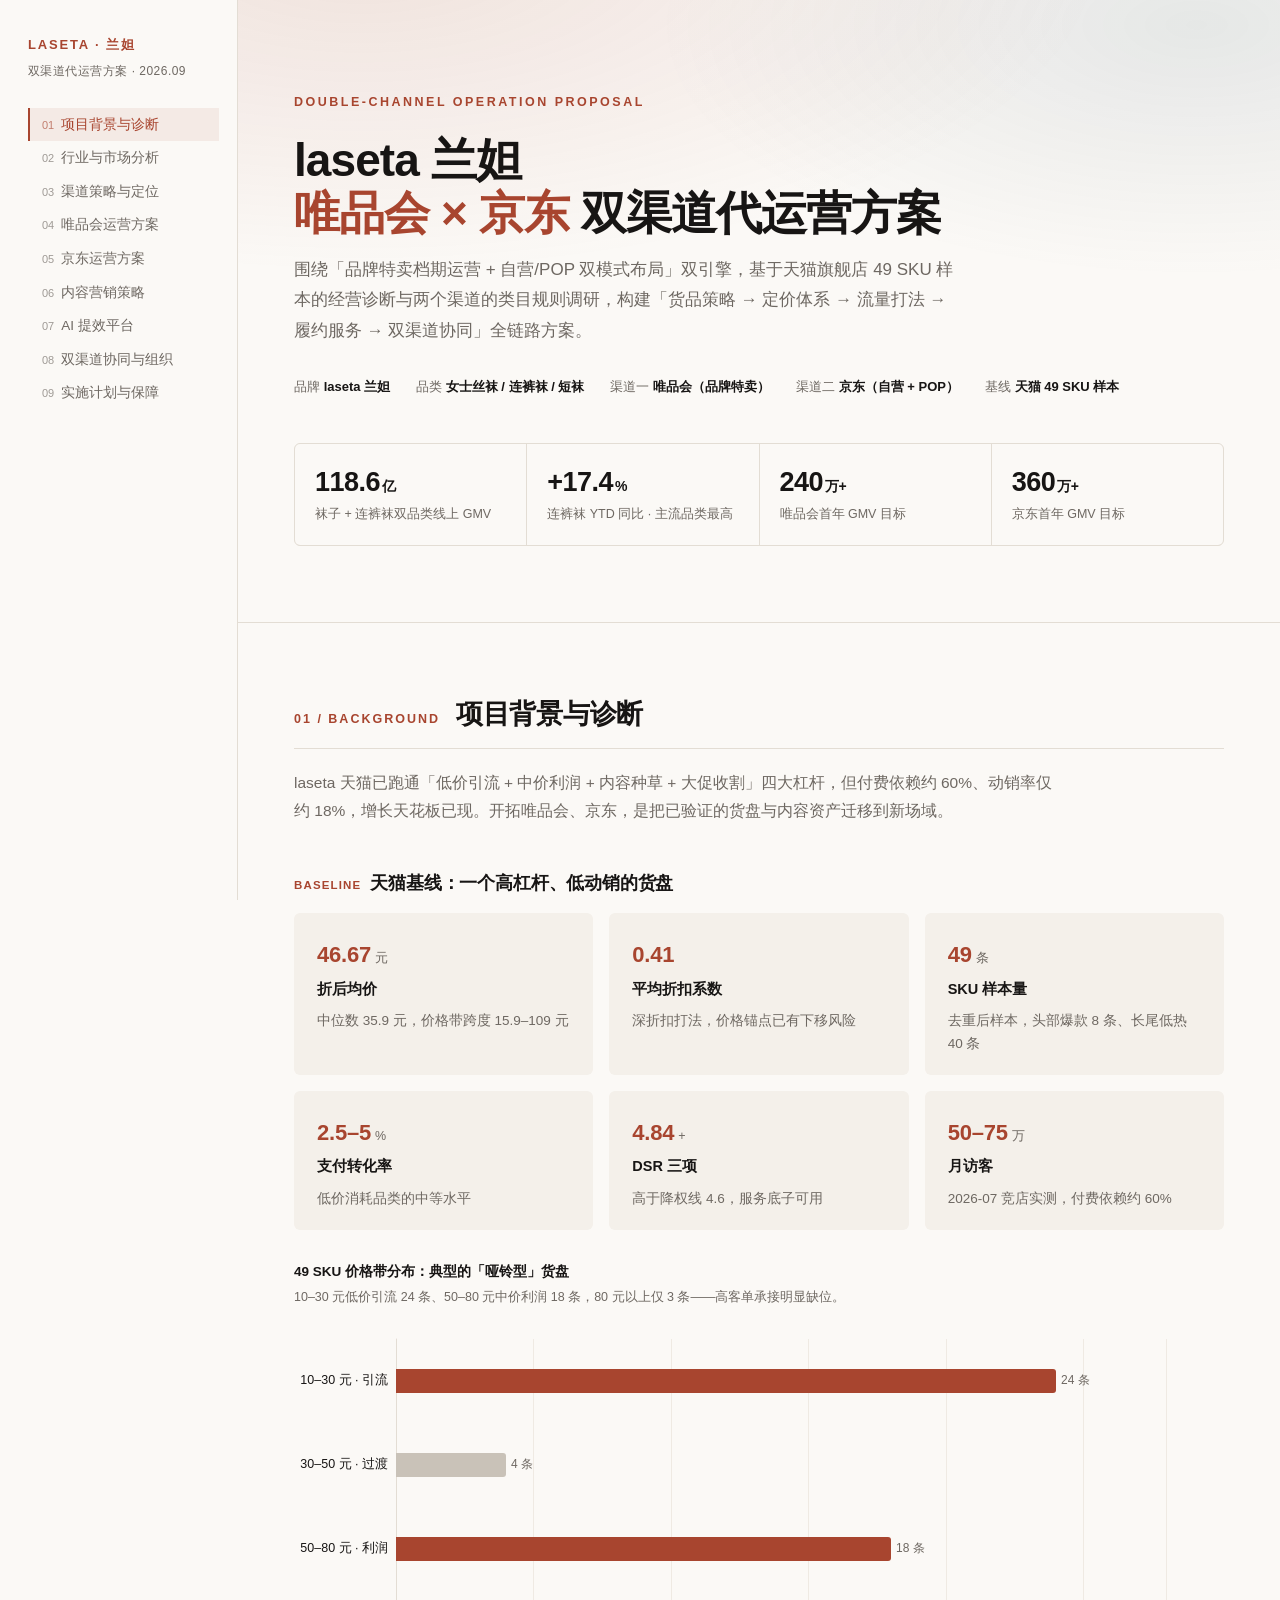
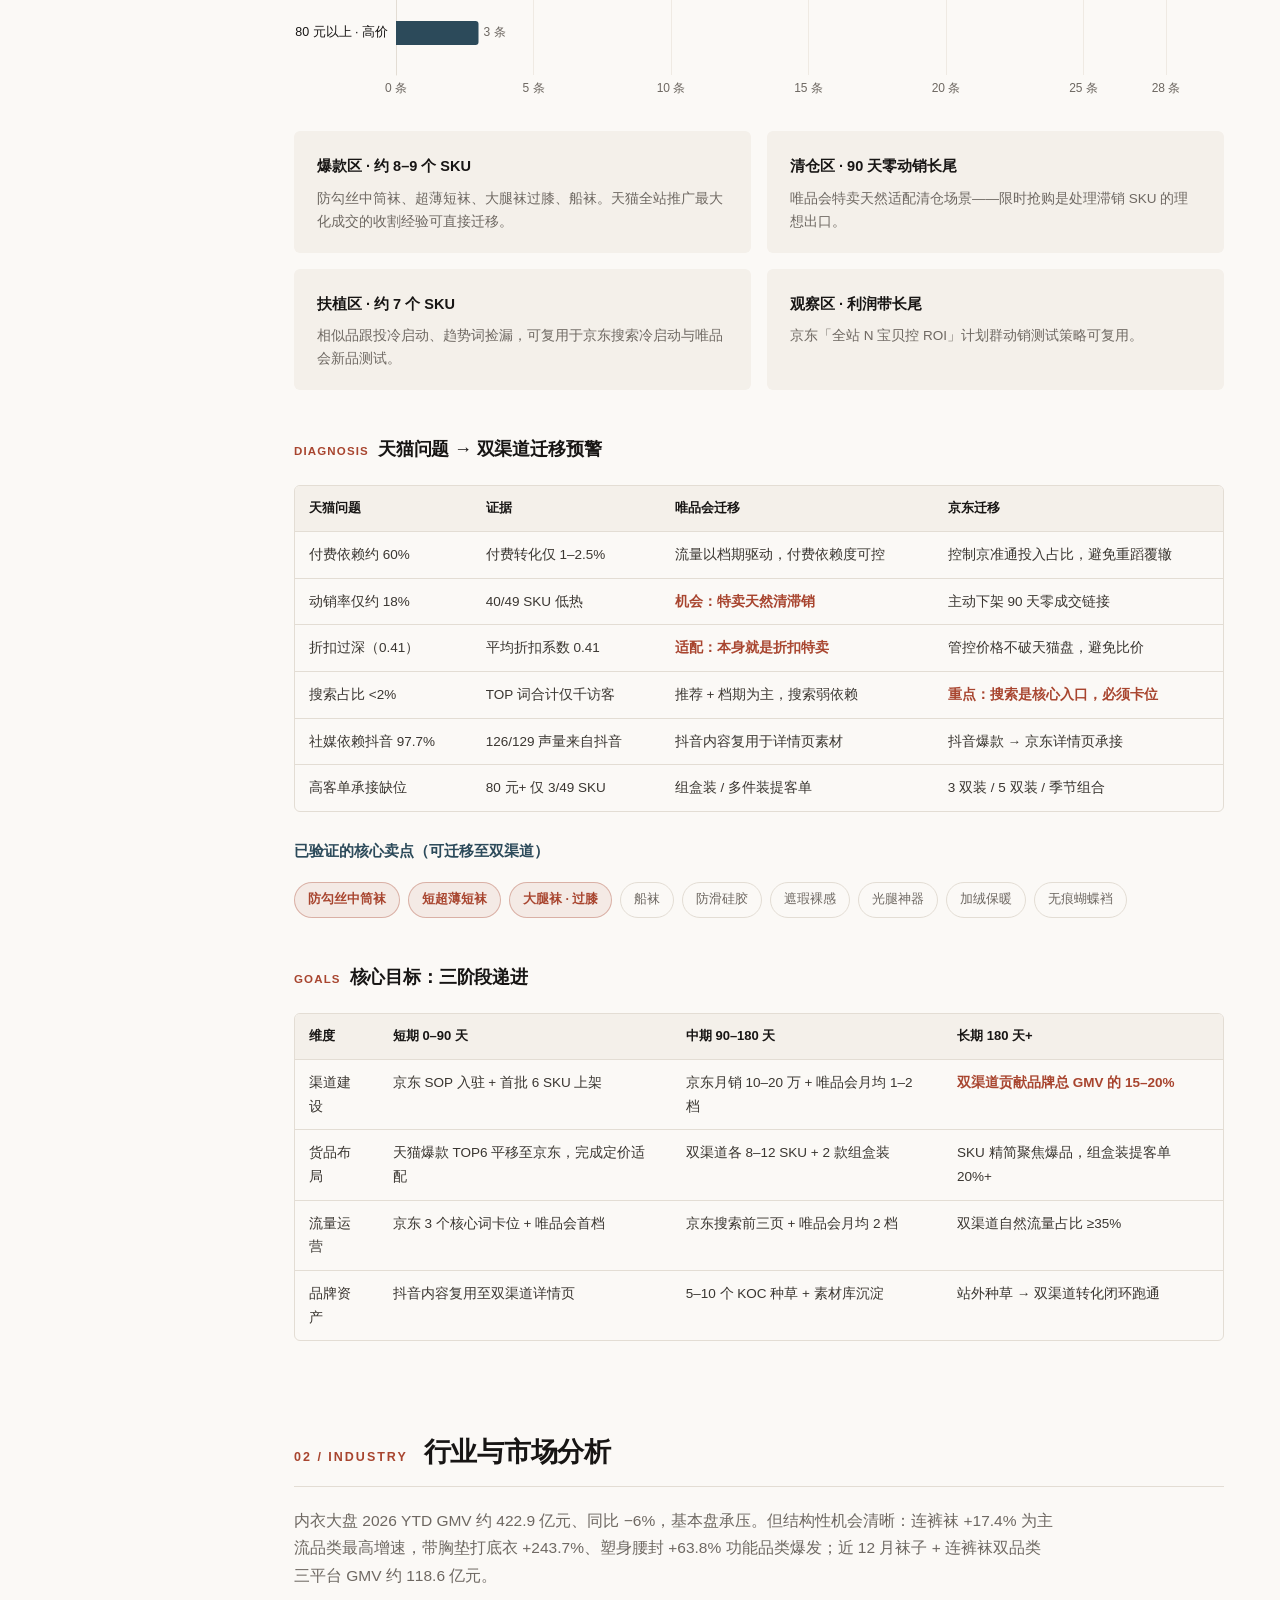
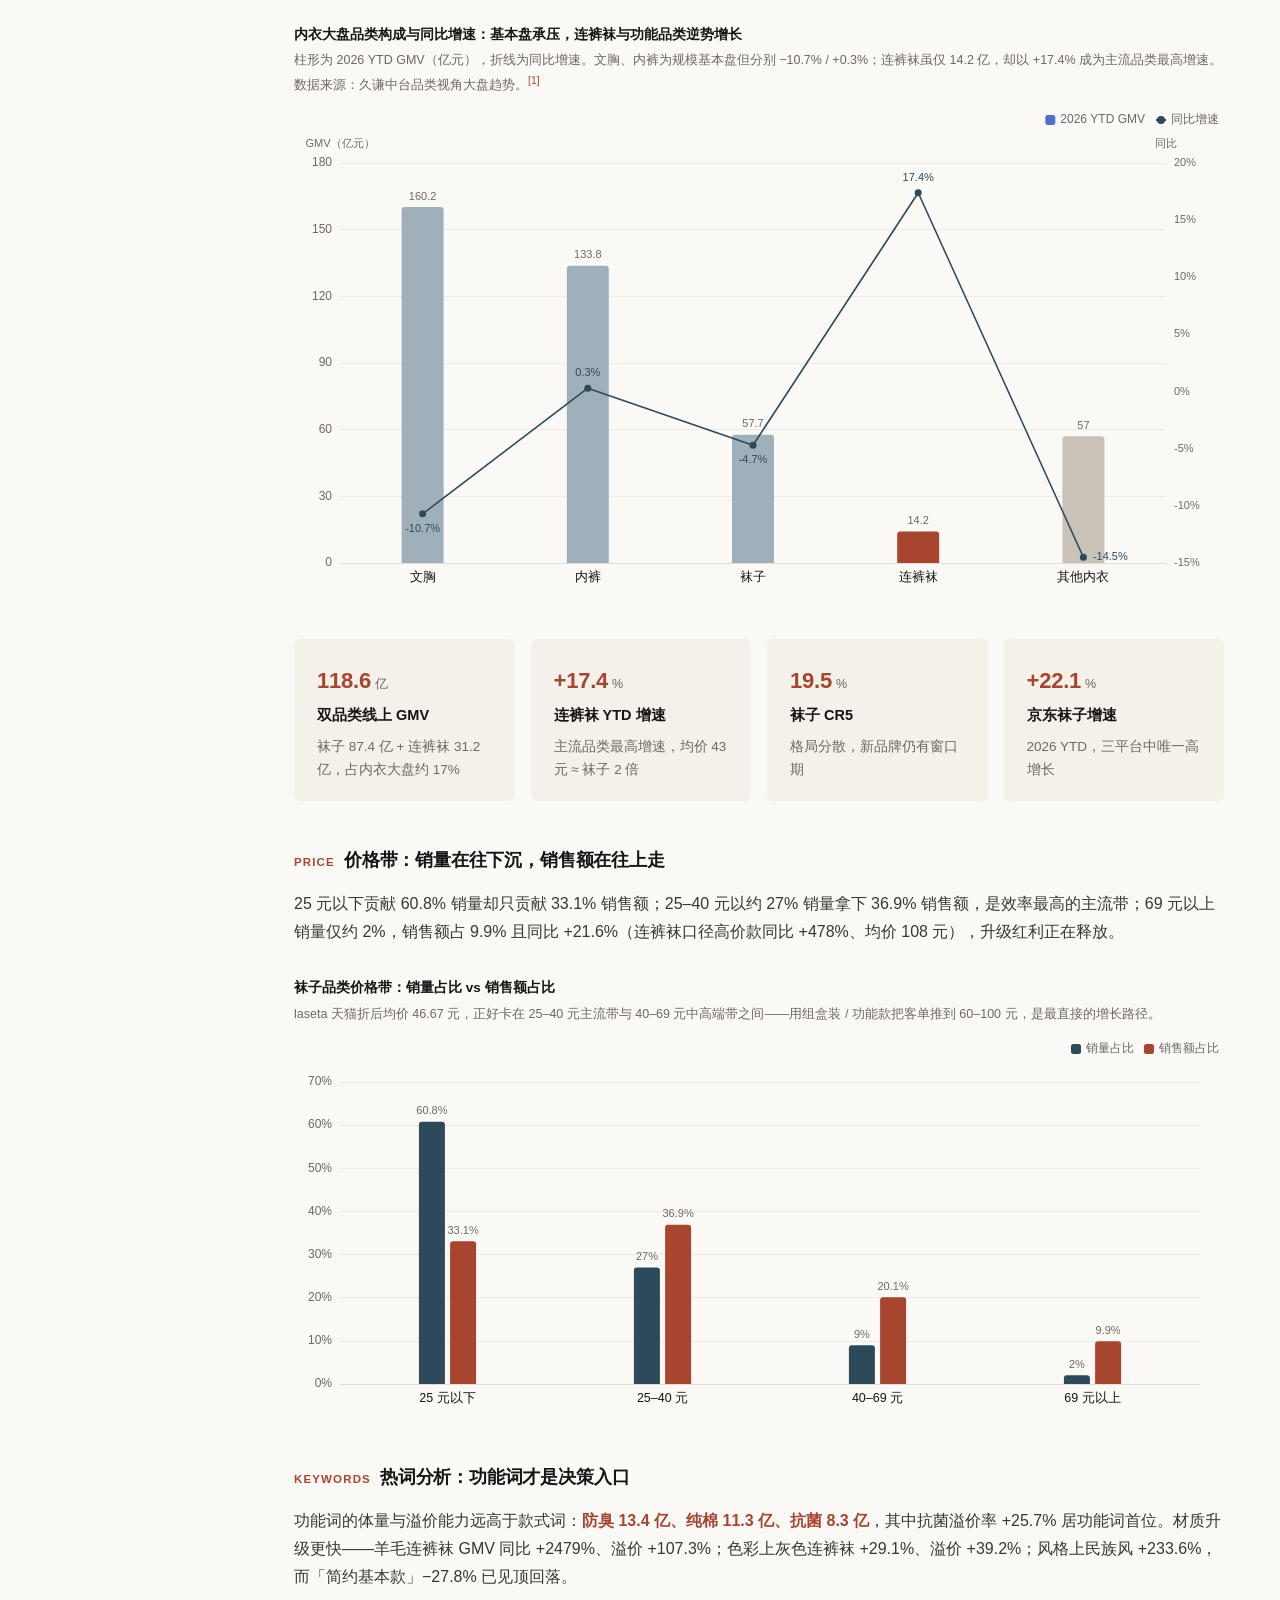
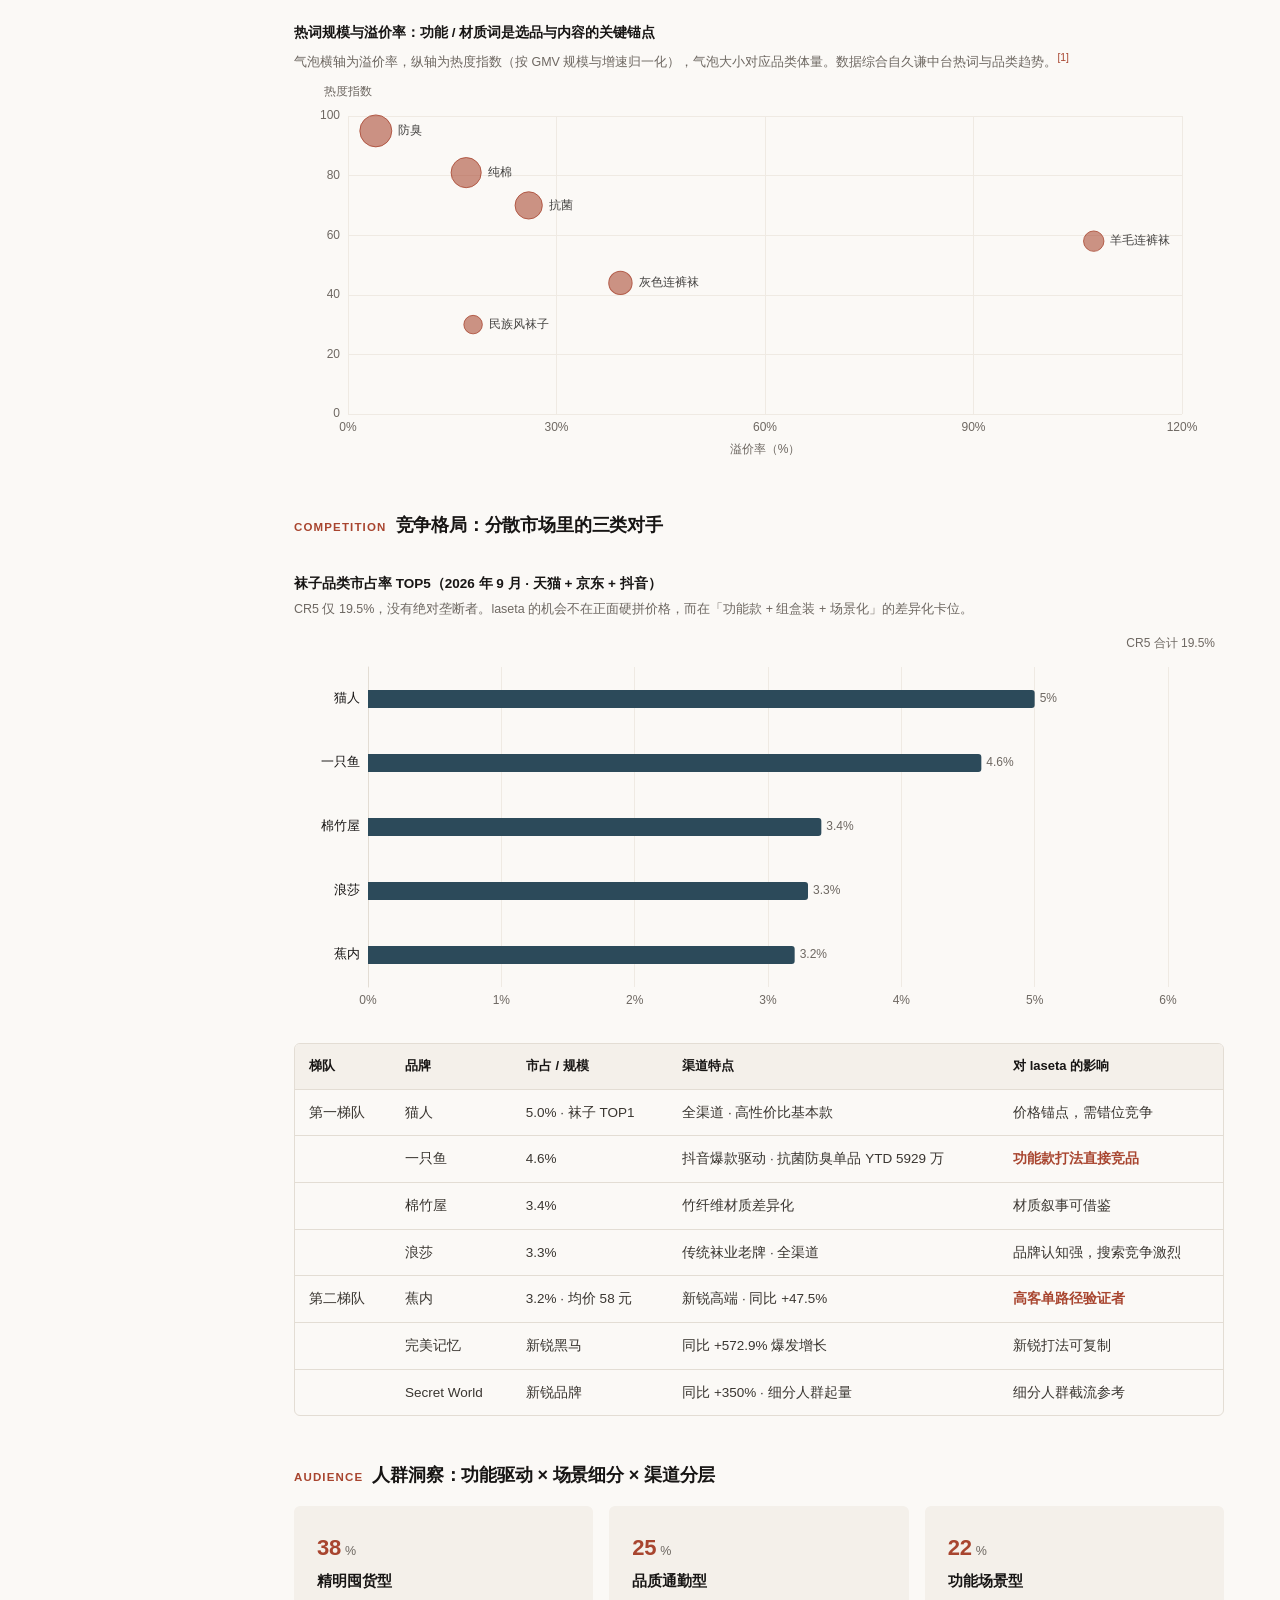
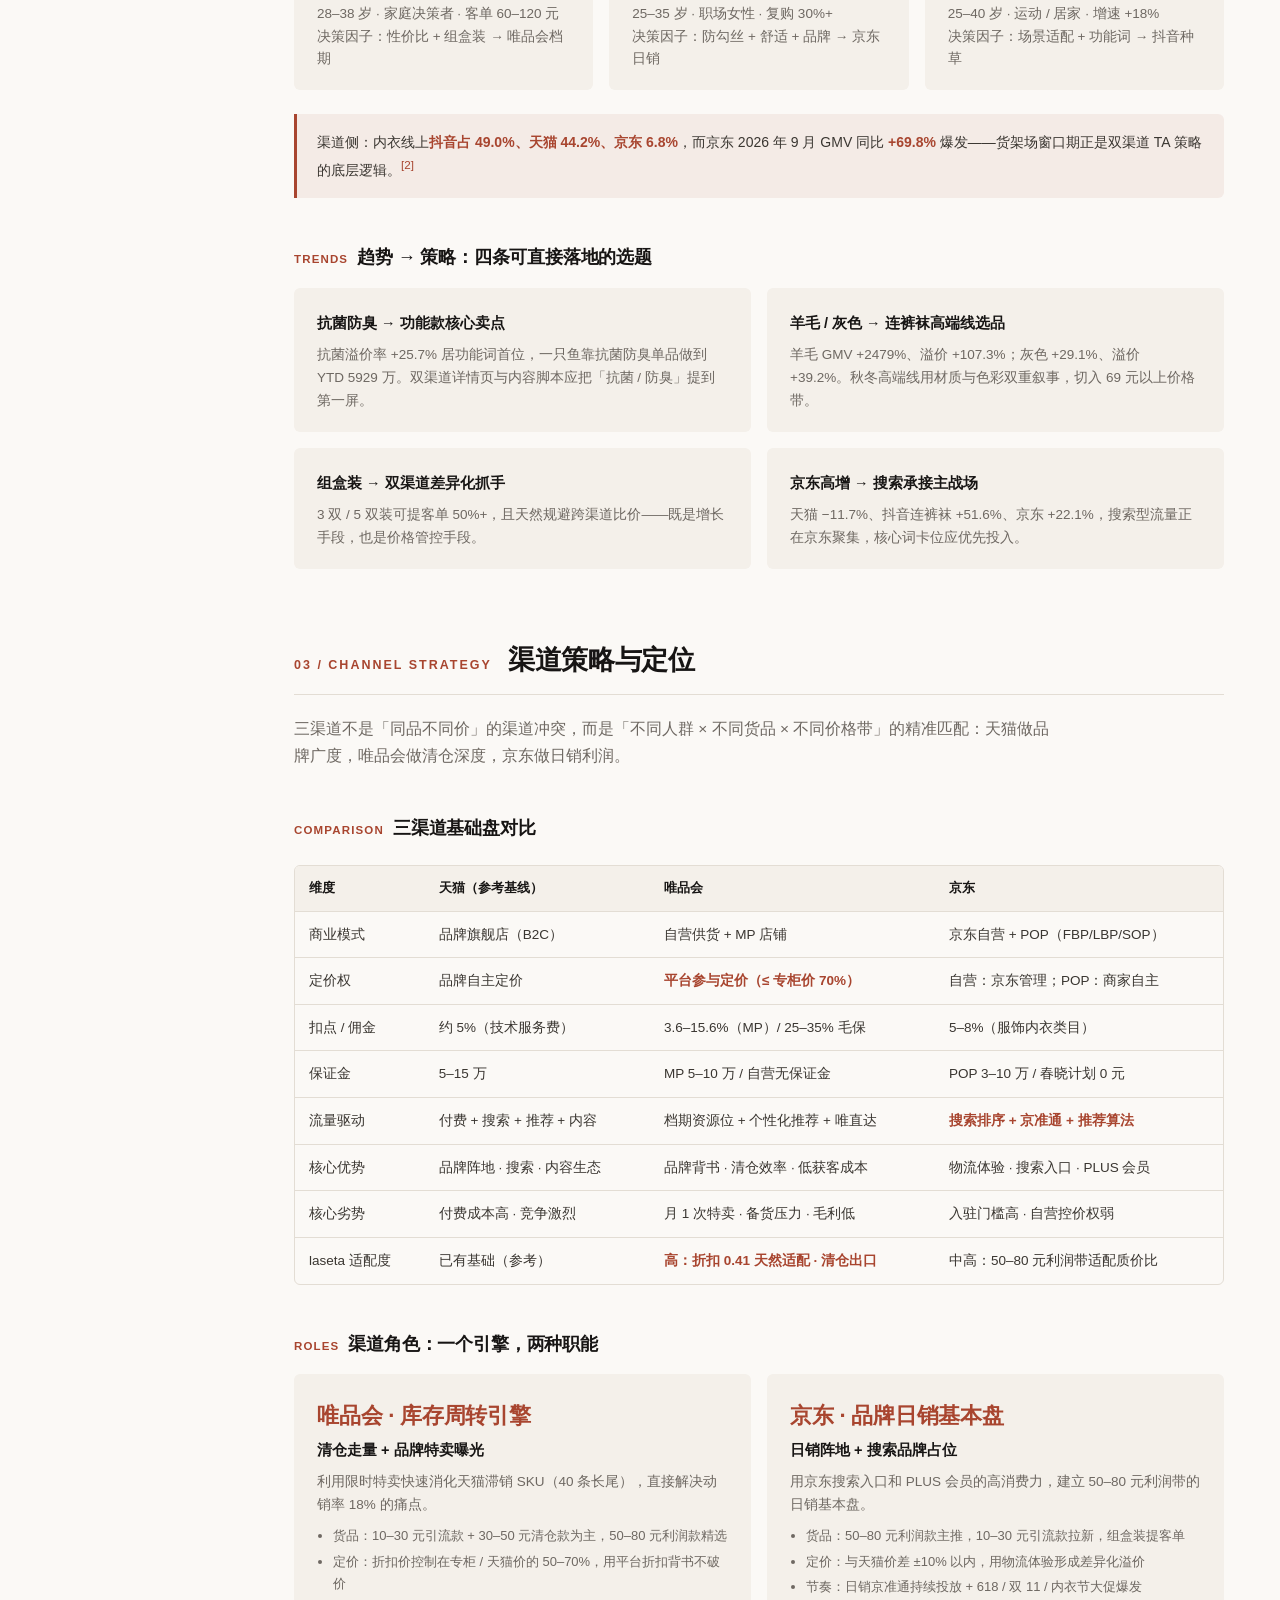
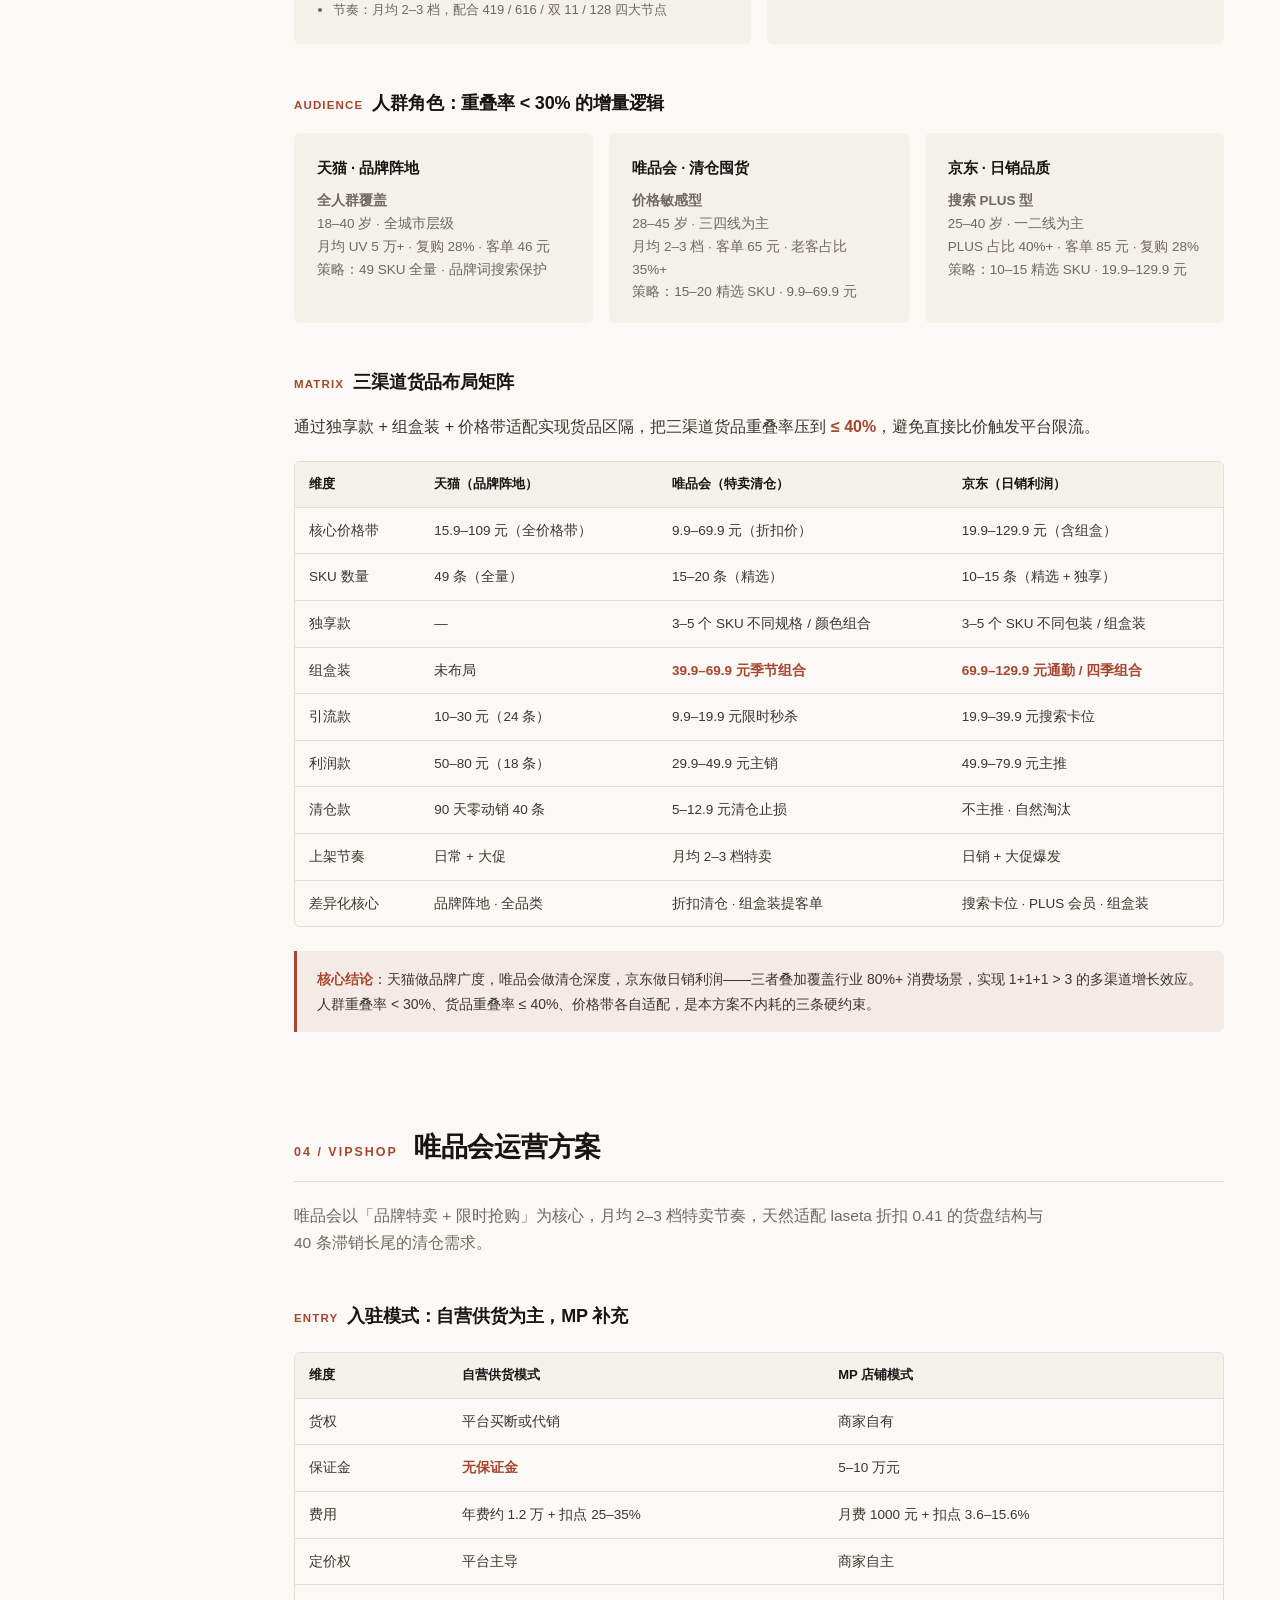
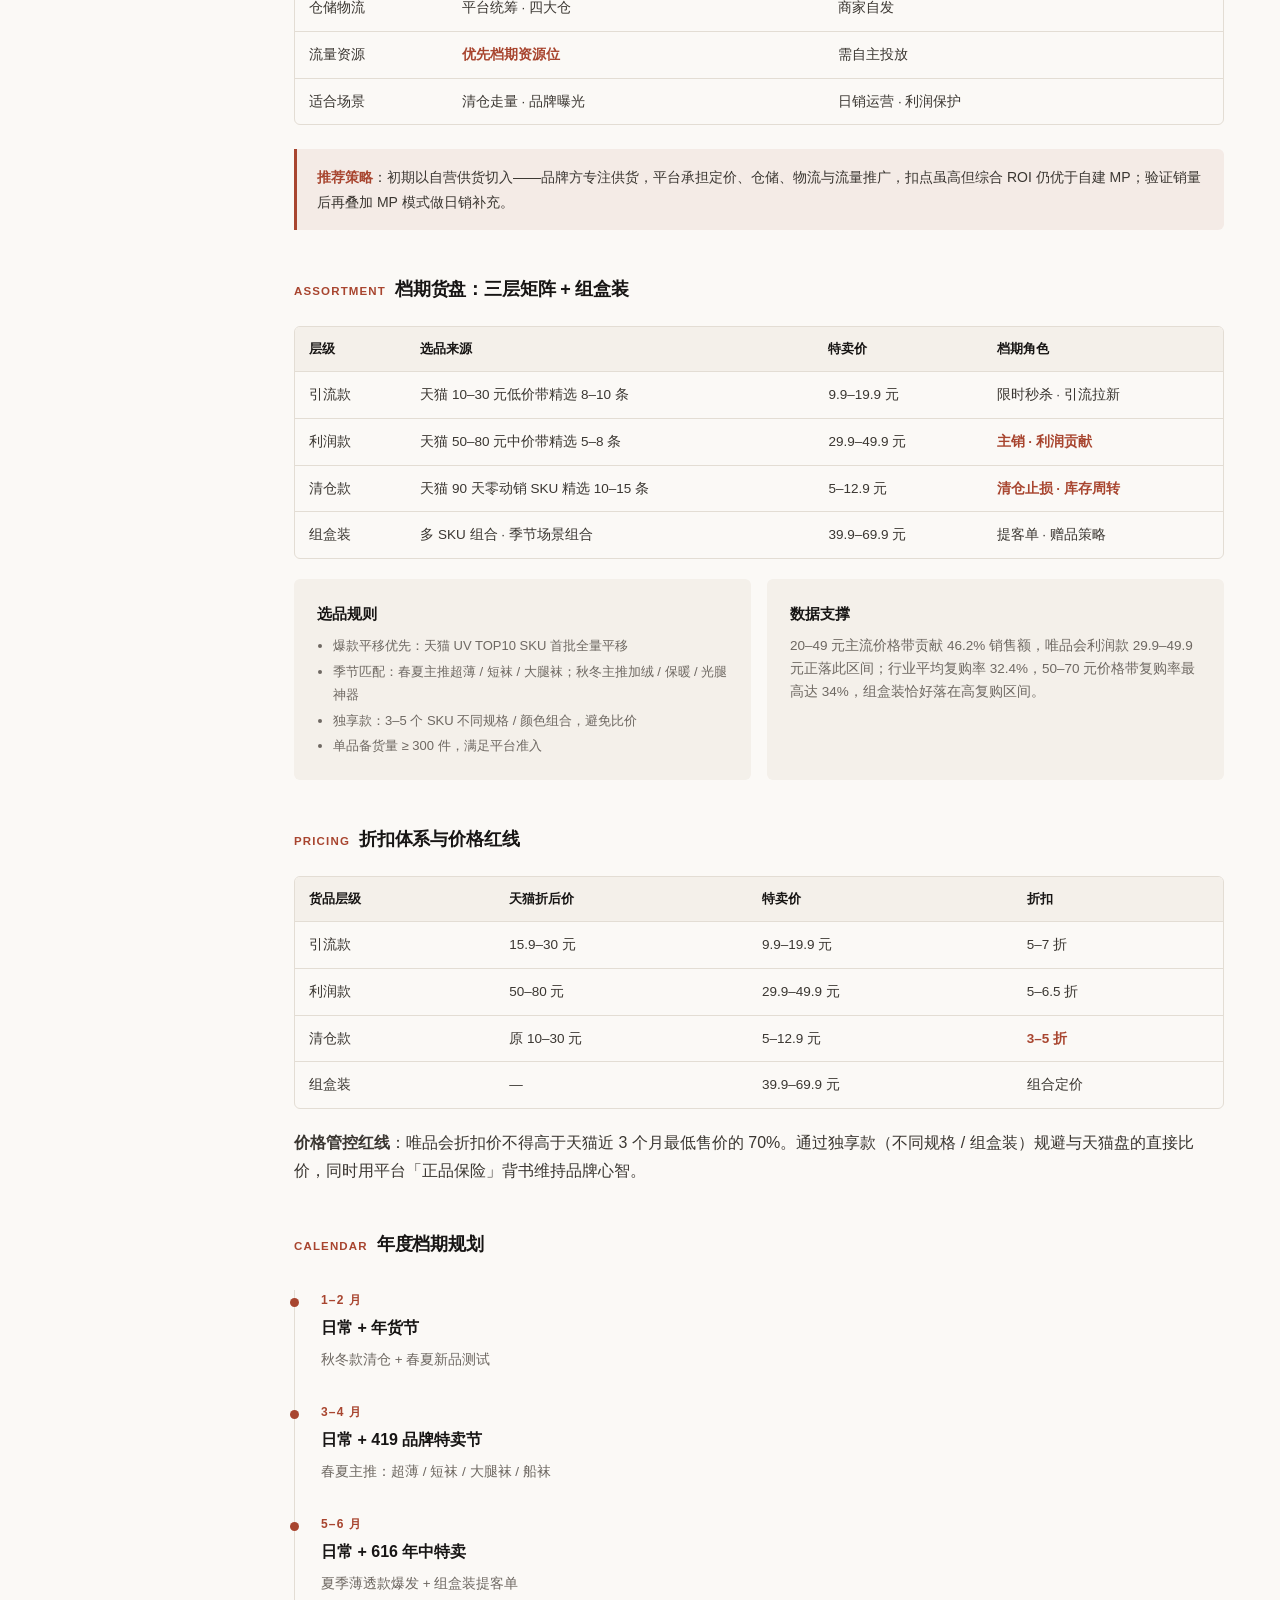
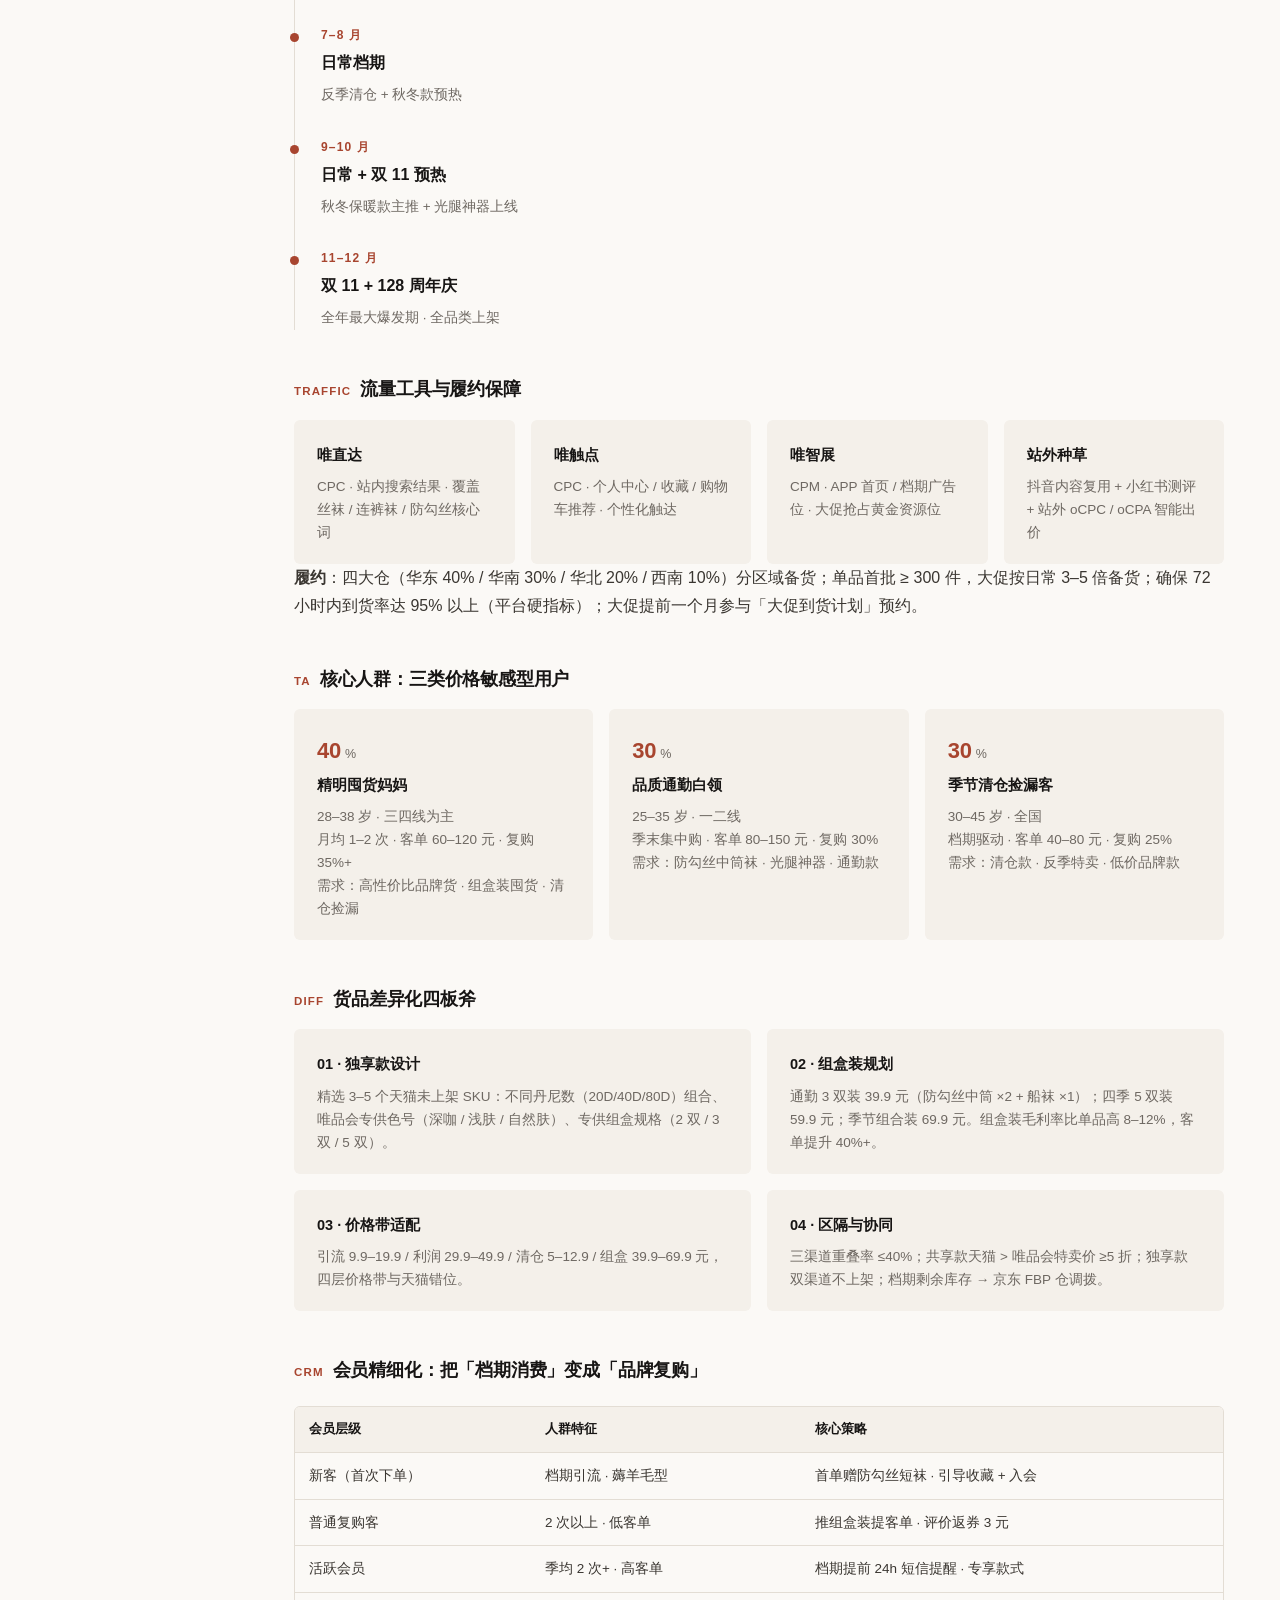
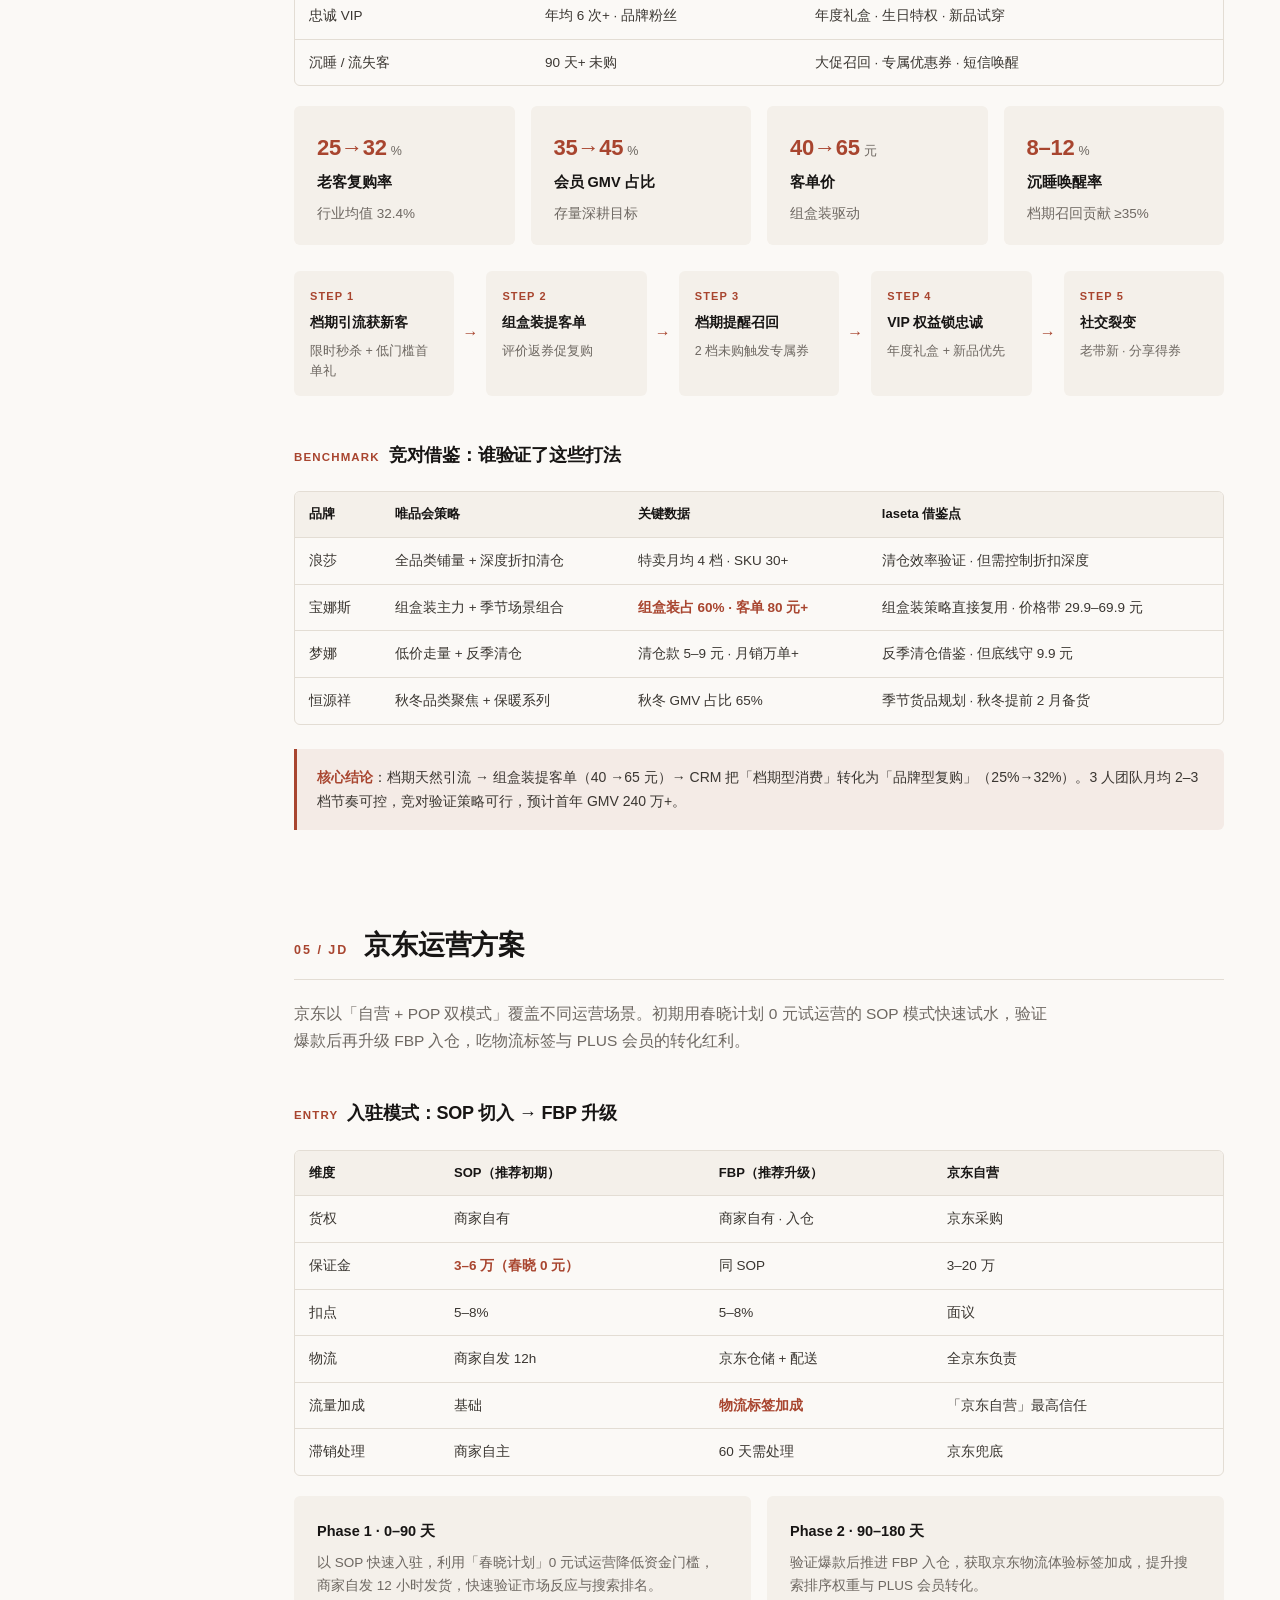
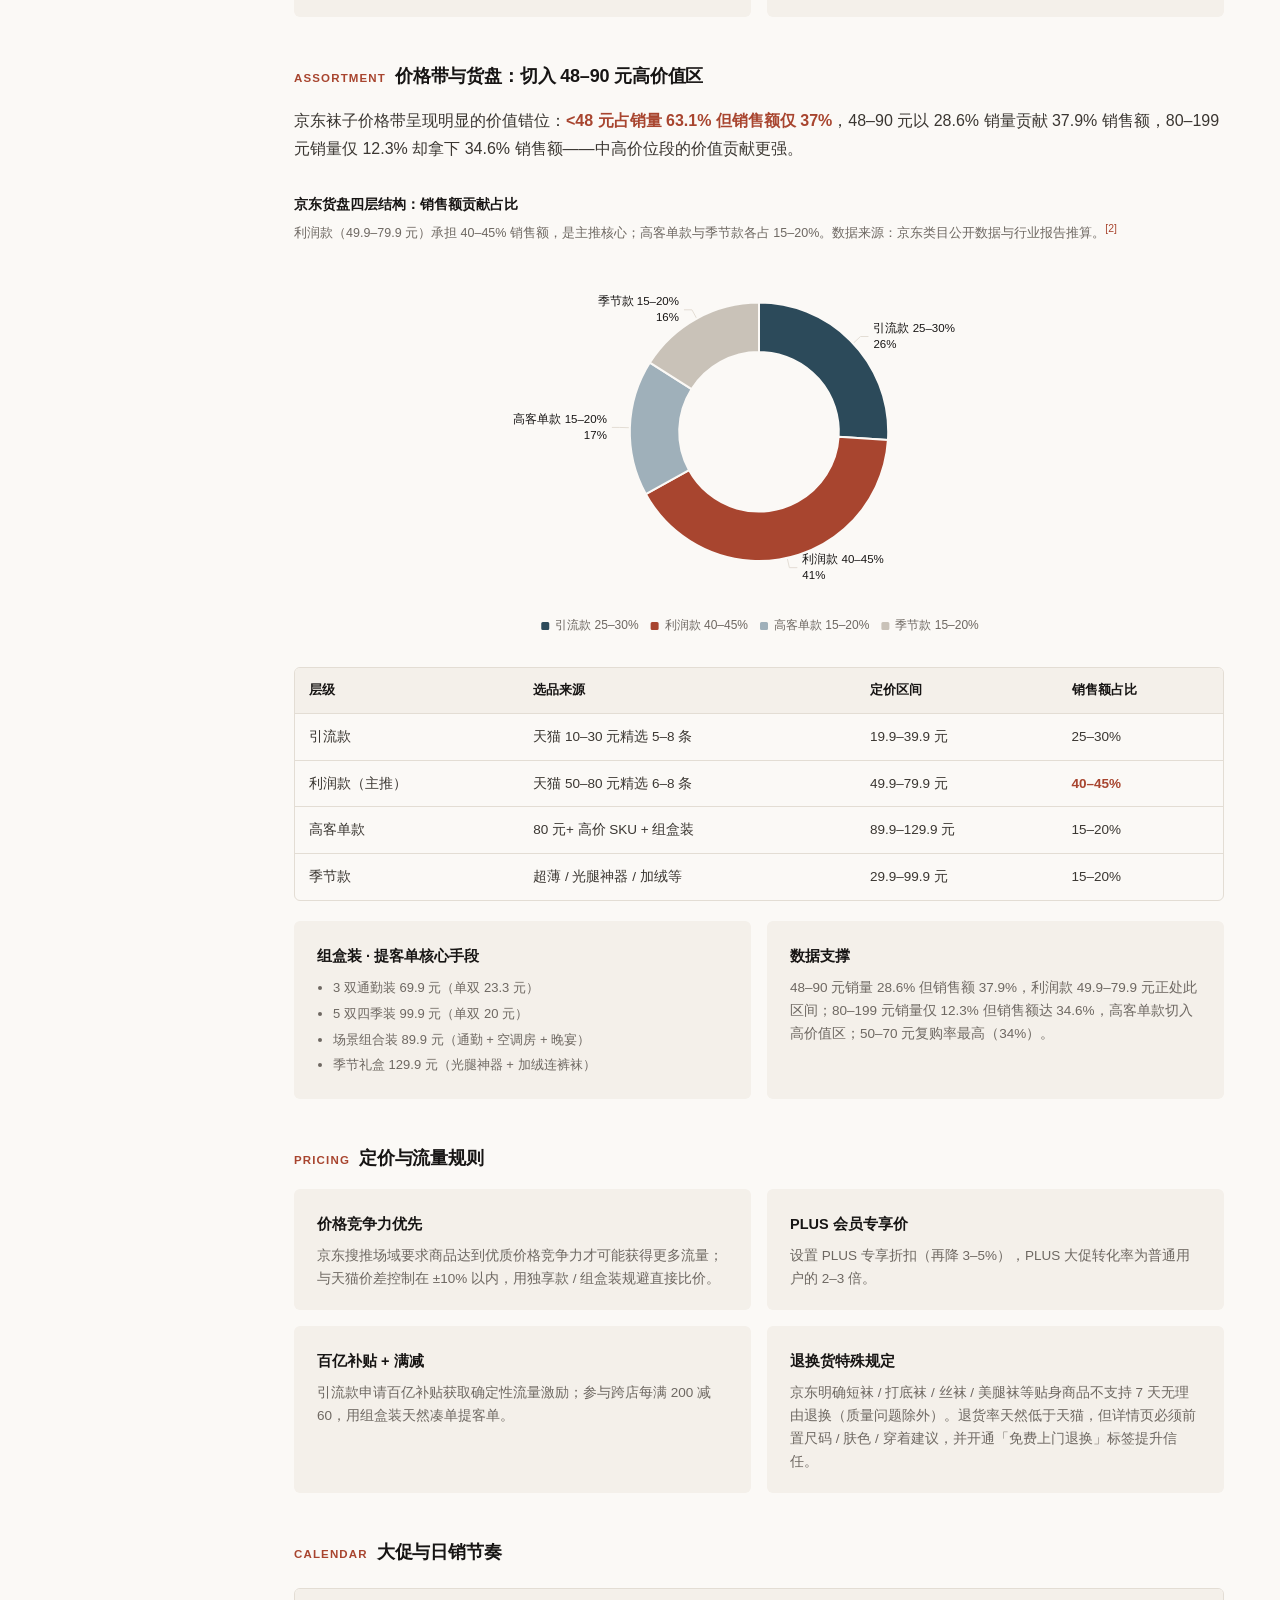
==== index.html @ 0372979c "Publish laseta dual-channel proposal site" ====
<!-- Generated by Trae Work -->
<!DOCTYPE html>
<html lang="zh-CN">
<head>
<meta charset="UTF-8">
<meta name="viewport" content="width=device-width, initial-scale=1.0">
<meta name="robots" content="noindex,nofollow">
<title>laseta 兰妲 · 唯品会 × 京东 双渠道代运营方案</title>
<style>
:root{
  --bg:#FBF9F6;
  --bg2:#F4F0EA;
  --ink:#171514;
  --muted:#6E6862;
  --rule:#E3DDD4;
  --accent:#A8452F;
  --accent2:#2C4A5A;
  --accent-soft:rgba(168,69,47,.08);
  --radius:6px;
  --max:960px;
}
*{box-sizing:border-box}
html{scroll-behavior:smooth}
body{
  margin:0;background:var(--bg);color:var(--ink);
  font-family:"PingFang SC","Hiragino Sans GB","Microsoft YaHei",-apple-system,"Segoe UI",sans-serif;
  font-size:16px;line-height:1.75;
  -webkit-font-smoothing:antialiased;
}
a{color:var(--accent);text-decoration:none}
img,video{max-width:100%;display:block}

/* ---------- 布局 ---------- */
.shell{display:flex;max-width:1320px;margin:0 auto;gap:0}
.side{
  position:sticky;top:0;align-self:flex-start;width:238px;flex:none;
  height:100vh;overflow-y:auto;padding:34px 18px 40px 28px;
  border-right:1px solid var(--rule);
}
.main{flex:1;min-width:0;padding:0 56px 120px}
.side .brand{font-size:13px;letter-spacing:.14em;color:var(--accent);font-weight:700;margin-bottom:4px}
.side .brand-sub{font-size:12px;color:var(--muted);margin-bottom:26px;letter-spacing:.04em}
.side nav a{
  display:block;font-size:13.5px;color:var(--muted);padding:7px 0 7px 12px;
  border-left:2px solid transparent;transition:.18s;line-height:1.45;
}
.side nav a:hover{color:var(--ink)}
.side nav a.active{color:var(--accent);border-left-color:var(--accent);background:var(--accent-soft)}
.side nav a .n{font-variant-numeric:tabular-nums;font-size:11px;opacity:.65;margin-right:7px}

/* ---------- Hero ---------- */
.hero{
  margin:0 -56px 0;padding:92px 56px 76px;
  background:
    radial-gradient(1200px 520px at 12% -8%, rgba(168,69,47,.13), transparent 62%),
    radial-gradient(900px 420px at 92% 4%, rgba(44,74,90,.10), transparent 60%),
    var(--bg);
  border-bottom:1px solid var(--rule);
}
.hero .kicker{font-size:12.5px;letter-spacing:.2em;color:var(--accent);font-weight:700;margin-bottom:20px}
.hero h1{font-size:46px;line-height:1.16;margin:0 0 8px;letter-spacing:-.02em;font-weight:700}
.hero h1 span{color:var(--accent)}
.hero .sub{font-size:17px;color:var(--muted);max-width:660px;margin:14px 0 0;line-height:1.8}
.hero .meta{display:flex;flex-wrap:wrap;gap:10px 26px;margin-top:30px;font-size:13px;color:var(--muted)}
.hero .meta b{color:var(--ink);font-weight:600}
.kpi-strip{
  display:grid;grid-template-columns:repeat(4,1fr);gap:1px;margin-top:44px;
  background:var(--rule);border:1px solid var(--rule);border-radius:var(--radius);overflow:hidden;
}
.kpi{background:var(--bg);padding:22px 20px 20px}
.kpi .v{font-size:27px;font-weight:700;letter-spacing:-.02em;line-height:1.2}
.kpi .v small{font-size:14px;font-weight:600;margin-left:2px}
.kpi .l{font-size:12.5px;color:var(--muted);margin-top:5px}

/* ---------- 章节 ---------- */
section{padding-top:74px;scroll-margin-top:24px}
.sec-head{display:flex;align-items:baseline;gap:16px;border-bottom:1px solid var(--rule);padding-bottom:16px;margin-bottom:34px}
.sec-num{font-size:12.5px;letter-spacing:.16em;color:var(--accent);font-weight:700;white-space:nowrap}
.sec-head h2{font-size:27px;margin:0;letter-spacing:-.01em;line-height:1.3}
.sec-lead{font-size:15.5px;color:var(--muted);max-width:760px;margin:-14px 0 34px}
h3{font-size:18px;margin:44px 0 14px;letter-spacing:-.01em}
h3 .tag{font-size:11.5px;color:var(--accent);letter-spacing:.1em;font-weight:700;margin-right:9px}
h4{font-size:15px;margin:26px 0 10px;color:var(--accent2)}
p{margin:0 0 14px;color:#3A3631}
mark.key{background:none;color:var(--accent);font-weight:600}

/* ---------- 通用组件 ---------- */
.grid{display:grid;gap:16px}
.g2{grid-template-columns:repeat(2,1fr)}
.g3{grid-template-columns:repeat(3,1fr)}
.g4{grid-template-columns:repeat(4,1fr)}
.card{background:var(--bg2);border-radius:var(--radius);padding:22px 22px 18px;border:1px solid transparent}
.card h5{font-size:14.5px;margin:0 0 8px;font-weight:700}
.card p{font-size:13.5px;color:var(--muted);margin:0;line-height:1.7}
.card .big{font-size:22px;font-weight:700;color:var(--accent);letter-spacing:-.01em;margin-bottom:2px}
.card .big small{font-size:12.5px;color:var(--muted);font-weight:500;margin-left:4px}
.card ul{margin:8px 0 0;padding-left:16px;font-size:13px;color:var(--muted);line-height:1.75}
.card ul li{margin-bottom:3px}

.callout{
  border-left:3px solid var(--accent);background:var(--accent-soft);
  padding:16px 20px;font-size:14px;border-radius:0 var(--radius) var(--radius) 0;margin:24px 0;color:#3A3631
}
.callout b{color:var(--accent)}
.quote{border-left:2px solid var(--rule);padding-left:18px;color:var(--muted);font-size:14.5px;font-style:normal;margin:26px 0}

.table-wrap{overflow-x:auto;overflow-y:auto;max-height:600px;margin:20px 0;border:1px solid var(--rule);border-radius:var(--radius)}
table{border-collapse:collapse;width:100%;font-size:13.5px;min-width:560px}
th,td{padding:11px 14px;text-align:left;vertical-align:top;border-bottom:1px solid var(--rule)}
th{background:var(--bg2);font-weight:700;font-size:13px;color:var(--ink);position:sticky;top:0;white-space:nowrap}
td{color:#3A3631}
tr:last-child td{border-bottom:none}
td.em{color:var(--accent);font-weight:600;white-space:nowrap}

.chips{display:flex;flex-wrap:wrap;gap:8px;margin:18px 0}
.chip{font-size:12.5px;padding:6px 13px;border:1px solid var(--rule);border-radius:100px;color:var(--muted);background:var(--bg)}
.chip.hl{border-color:rgba(168,69,47,.35);color:var(--accent);background:var(--accent-soft);font-weight:600}

.chart-figure{margin:30px 0}
.chart-figure figcaption{font-size:13.5px;font-weight:700;color:var(--ink);margin-bottom:4px}
.chart-figure .note{font-size:12.5px;color:var(--muted);margin:0 0 12px}
.chart{width:100%;height:380px}
.chart.tall{height:500px}

/* 流程 */
.flow{display:flex;flex-wrap:wrap;align-items:stretch;gap:0;margin:26px 0}
.flow .step{flex:1;min-width:150px;background:var(--bg2);border-radius:var(--radius);padding:16px 16px 14px;position:relative}
.flow .step .idx{font-size:11px;font-weight:700;color:var(--accent);letter-spacing:.1em}
.flow .step h6{font-size:14px;margin:4px 0 6px;font-weight:700}
.flow .step p{font-size:12.5px;color:var(--muted);margin:0;line-height:1.65}
.flow .arrow{flex:none;display:flex;align-items:center;padding:0 8px;color:var(--accent);font-size:16px}

/* 时间轴 */
.timeline{margin:30px 0;border-left:1px solid var(--rule);padding-left:26px}
.tl-item{position:relative;margin-bottom:30px}
.tl-item::before{content:"";position:absolute;left:-31px;top:8px;width:9px;height:9px;border-radius:50%;background:var(--accent)}
.tl-item .when{font-size:12px;letter-spacing:.1em;color:var(--accent);font-weight:700}
.tl-item h5{font-size:16px;margin:3px 0 6px}
.tl-item p{font-size:13.5px;color:var(--muted);margin:0}
.tl-item ul{margin:8px 0 0;padding-left:17px;font-size:13.5px;color:#4A453F;line-height:1.7}

/* 计算器 */
.calc{background:var(--bg2);border:1px solid var(--rule);border-radius:var(--radius);padding:26px;margin:30px 0}
.calc-row{display:flex;flex-wrap:wrap;gap:20px;align-items:flex-end}
.calc-field{flex:1;min-width:150px}
.calc-field label{display:block;font-size:12.5px;color:var(--muted);margin-bottom:6px}
.calc-field input[type=range]{width:100%;accent-color:var(--accent)}
.calc-field .val{font-size:19px;font-weight:700;color:var(--ink);font-variant-numeric:tabular-nums}
.calc-field .val small{font-size:12px;color:var(--muted);font-weight:500;margin-left:3px}
.tier-pick{display:flex;gap:8px;margin-bottom:20px}
.tier-pick button{
  flex:1;padding:11px 8px;font-size:13px;font-family:inherit;cursor:pointer;
  border:1px solid var(--rule);background:var(--bg);color:var(--muted);border-radius:var(--radius);transition:.15s
}
.tier-pick button.on{background:var(--accent);border-color:var(--accent);color:#fff;font-weight:600}
.calc-out{display:grid;grid-template-columns:repeat(3,1fr);gap:14px;margin-top:24px;padding-top:22px;border-top:1px dashed var(--rule)}
.calc-out div .k{font-size:12px;color:var(--muted)}
.calc-out div .v{font-size:23px;font-weight:700;color:var(--accent);letter-spacing:-.01em;font-variant-numeric:tabular-nums}
.calc-hint{font-size:12.5px;color:var(--muted);margin-top:14px}

/* 视频 */
.demo{background:var(--bg2);border-radius:var(--radius);padding:22px;margin:24px 0}
.demo video{width:100%;border-radius:4px;border:1px solid var(--rule);background:#0F0E0D}
.demo .cap{display:flex;justify-content:space-between;gap:16px;margin-bottom:12px;flex-wrap:wrap}
.demo .cap h5{font-size:15px;margin:0}
.demo .cap .cmd{font-family:ui-monospace,SFMono-Regular,Menlo,monospace;font-size:12px;color:var(--accent);background:var(--bg);padding:4px 10px;border-radius:4px;border:1px solid var(--rule)}
.demo .facts{display:flex;flex-wrap:wrap;gap:8px 22px;margin-top:14px;font-size:12.5px;color:var(--muted)}
.demo .facts b{color:var(--ink)}

/* 结尾 */
footer{margin-top:90px;padding-top:34px;border-top:1px solid var(--rule);font-size:13px;color:var(--muted)}
footer .sources ol{padding-left:1.2rem;font-size:.85rem;color:var(--muted)}
footer .sources li{margin-bottom:.5rem;overflow-wrap:break-word;word-break:break-all}
footer .sources .src-title{color:var(--ink);word-break:normal}
footer .sources .src-url{display:block;margin-top:.15rem;font-size:.82rem;color:var(--accent);word-break:break-all}

/* 移动端 */
@media (max-width:980px){
  .side{display:none}
  .main{padding:0 22px 80px}
  .hero{margin:0 -22px;padding:64px 22px 52px}
  .hero h1{font-size:32px}
  .kpi-strip{grid-template-columns:repeat(2,1fr)}
  .g2,.g3,.g4{grid-template-columns:1fr}
  .calc-out{grid-template-columns:1fr}
  .flow{flex-direction:column}
  .flow .arrow{justify-content:center;padding:6px 0}
}
@media print{
  .side{display:none}
  .main{padding:0}
  .hero{margin:0}
  section{page-break-inside:avoid}
  .demo{page-break-inside:avoid}
}
</style>
</head>
<body>
<div class="shell">
  <aside class="side">
    <div class="brand">LASETA · 兰妲</div>
    <div class="brand-sub">双渠道代运营方案 · 2026.09</div>
    <nav id="toc">
      <a href="#ch1"><span class="n">01</span>项目背景与诊断</a>
      <a href="#ch2"><span class="n">02</span>行业与市场分析</a>
      <a href="#ch3"><span class="n">03</span>渠道策略与定位</a>
      <a href="#ch4"><span class="n">04</span>唯品会运营方案</a>
      <a href="#ch5"><span class="n">05</span>京东运营方案</a>
      <a href="#ch6"><span class="n">06</span>内容营销策略</a>
      <a href="#ch7"><span class="n">07</span>AI 提效平台</a>
      <a href="#ch8"><span class="n">08</span>双渠道协同与组织</a>
      <a href="#ch9"><span class="n">09</span>实施计划与保障</a>
    </nav>
  </aside>

  <main class="main">
    <div class="hero">
      <div class="kicker">DOUBLE-CHANNEL OPERATION PROPOSAL</div>
      <h1>laseta 兰妲<br><span>唯品会 × 京东</span> 双渠道代运营方案</h1>
      <p class="sub">围绕「品牌特卖档期运营 + 自营/POP 双模式布局」双引擎，基于天猫旗舰店 49 SKU 样本的经营诊断与两个渠道的类目规则调研，构建「货品策略 → 定价体系 → 流量打法 → 履约服务 → 双渠道协同」全链路方案。</p>
      <div class="meta">
        <span>品牌 <b>laseta 兰妲</b></span>
        <span>品类 <b>女士丝袜 / 连裤袜 / 短袜</b></span>
        <span>渠道一 <b>唯品会（品牌特卖）</b></span>
        <span>渠道二 <b>京东（自营 + POP）</b></span>
        <span>基线 <b>天猫 49 SKU 样本</b></span>
      </div>
      <div class="kpi-strip">
        <div class="kpi"><div class="v">118.6<small>亿</small></div><div class="l">袜子 + 连裤袜双品类线上 GMV</div></div>
        <div class="kpi"><div class="v">+17.4<small>%</small></div><div class="l">连裤袜 YTD 同比 · 主流品类最高</div></div>
        <div class="kpi"><div class="v">240<small>万+</small></div><div class="l">唯品会首年 GMV 目标</div></div>
        <div class="kpi"><div class="v">360<small>万+</small></div><div class="l">京东首年 GMV 目标</div></div>
      </div>
    </div>

    <!-- CH1 -->
    <section id="ch1">
      <div class="sec-head"><div class="sec-num">01 / BACKGROUND</div><h2>项目背景与诊断</h2></div>
      <p class="sec-lead">laseta 天猫已跑通「低价引流 + 中价利润 + 内容种草 + 大促收割」四大杠杆，但付费依赖约 60%、动销率仅约 18%，增长天花板已现。开拓唯品会、京东，是把已验证的货盘与内容资产迁移到新场域。</p>

      <h3><span class="tag">BASELINE</span>天猫基线：一个高杠杆、低动销的货盘</h3>
      <div class="grid g3">
        <div class="card"><div class="big">46.67<small>元</small></div><h5>折后均价</h5><p>中位数 35.9 元，价格带跨度 15.9–109 元</p></div>
        <div class="card"><div class="big">0.41</div><h5>平均折扣系数</h5><p>深折扣打法，价格锚点已有下移风险</p></div>
        <div class="card"><div class="big">49<small>条</small></div><h5>SKU 样本量</h5><p>去重后样本，头部爆款 8 条、长尾低热 40 条</p></div>
        <div class="card"><div class="big">2.5–5<small>%</small></div><h5>支付转化率</h5><p>低价消耗品类的中等水平</p></div>
        <div class="card"><div class="big">4.84<small>+</small></div><h5>DSR 三项</h5><p>高于降权线 4.6，服务底子可用</p></div>
        <div class="card"><div class="big">50–75<small>万</small></div><h5>月访客</h5><p>2026-07 竞店实测，付费依赖约 60%</p></div>
      </div>

      <figure class="chart-figure">
        <figcaption>49 SKU 价格带分布：典型的「哑铃型」货盘</figcaption>
        <p class="note">10–30 元低价引流 24 条、50–80 元中价利润 18 条，80 元以上仅 3 条——高客单承接明显缺位。</p>
        <div id="chart-dumbbell" class="chart"></div>
      </figure>

      <div class="grid g2">
        <div class="card"><h5>爆款区 · 约 8–9 个 SKU</h5><p>防勾丝中筒袜、超薄短袜、大腿袜过膝、船袜。天猫全站推广最大化成交的收割经验可直接迁移。</p></div>
        <div class="card"><h5>清仓区 · 90 天零动销长尾</h5><p>唯品会特卖天然适配清仓场景——限时抢购是处理滞销 SKU 的理想出口。</p></div>
        <div class="card"><h5>扶植区 · 约 7 个 SKU</h5><p>相似品跟投冷启动、趋势词捡漏，可复用于京东搜索冷启动与唯品会新品测试。</p></div>
        <div class="card"><h5>观察区 · 利润带长尾</h5><p>京东「全站 N 宝贝控 ROI」计划群动销测试策略可复用。</p></div>
      </div>

      <h3><span class="tag">DIAGNOSIS</span>天猫问题 → 双渠道迁移预警</h3>
      <div class="table-wrap">
        <table>
          <tr><th>天猫问题</th><th>证据</th><th>唯品会迁移</th><th>京东迁移</th></tr>
          <tr><td>付费依赖约 60%</td><td>付费转化仅 1–2.5%</td><td>流量以档期驱动，付费依赖度可控</td><td>控制京准通投入占比，避免重蹈覆辙</td></tr>
          <tr><td>动销率仅约 18%</td><td>40/49 SKU 低热</td><td class="em">机会：特卖天然清滞销</td><td>主动下架 90 天零成交链接</td></tr>
          <tr><td>折扣过深（0.41）</td><td>平均折扣系数 0.41</td><td class="em">适配：本身就是折扣特卖</td><td>管控价格不破天猫盘，避免比价</td></tr>
          <tr><td>搜索占比 &lt;2%</td><td>TOP 词合计仅千访客</td><td>推荐 + 档期为主，搜索弱依赖</td><td class="em">重点：搜索是核心入口，必须卡位</td></tr>
          <tr><td>社媒依赖抖音 97.7%</td><td>126/129 声量来自抖音</td><td>抖音内容复用于详情页素材</td><td>抖音爆款 → 京东详情页承接</td></tr>
          <tr><td>高客单承接缺位</td><td>80 元+ 仅 3/49 SKU</td><td>组盒装 / 多件装提客单</td><td>3 双装 / 5 双装 / 季节组合</td></tr>
        </table>
      </div>

      <h4>已验证的核心卖点（可迁移至双渠道）</h4>
      <div class="chips">
        <span class="chip hl">防勾丝中筒袜</span><span class="chip hl">短超薄短袜</span><span class="chip hl">大腿袜 · 过膝</span>
        <span class="chip">船袜</span><span class="chip">防滑硅胶</span><span class="chip">遮瑕裸感</span>
        <span class="chip">光腿神器</span><span class="chip">加绒保暖</span><span class="chip">无痕蝴蝶裆</span>
      </div>

      <h3><span class="tag">GOALS</span>核心目标：三阶段递进</h3>
      <div class="table-wrap">
        <table>
          <tr><th>维度</th><th>短期 0–90 天</th><th>中期 90–180 天</th><th>长期 180 天+</th></tr>
          <tr><td>渠道建设</td><td>京东 SOP 入驻 + 首批 6 SKU 上架</td><td>京东月销 10–20 万 + 唯品会月均 1–2 档</td><td class="em">双渠道贡献品牌总 GMV 的 15–20%</td></tr>
          <tr><td>货品布局</td><td>天猫爆款 TOP6 平移至京东，完成定价适配</td><td>双渠道各 8–12 SKU + 2 款组盒装</td><td>SKU 精简聚焦爆品，组盒装提客单 20%+</td></tr>
          <tr><td>流量运营</td><td>京东 3 个核心词卡位 + 唯品会首档</td><td>京东搜索前三页 + 唯品会月均 2 档</td><td>双渠道自然流量占比 ≥35%</td></tr>
          <tr><td>品牌资产</td><td>抖音内容复用至双渠道详情页</td><td>5–10 个 KOC 种草 + 素材库沉淀</td><td>站外种草 → 双渠道转化闭环跑通</td></tr>
        </table>
      </div>
    </section>
    <!-- CH2 -->
    <section id="ch2">
      <div class="sec-head"><div class="sec-num">02 / INDUSTRY</div><h2>行业与市场分析</h2></div>
      <p class="sec-lead">内衣大盘 2026 YTD GMV 约 422.9 亿元、同比 −6%，基本盘承压。但结构性机会清晰：连裤袜 +17.4% 为主流品类最高增速，带胸垫打底衣 +243.7%、塑身腰封 +63.8% 功能品类爆发；近 12 月袜子 + 连裤袜双品类三平台 GMV 约 118.6 亿元。</p>

      <figure class="chart-figure">
        <figcaption>内衣大盘品类构成与同比增速：基本盘承压，连裤袜与功能品类逆势增长</figcaption>
        <p class="note">柱形为 2026 YTD GMV（亿元），折线为同比增速。文胸、内裤为规模基本盘但分别 −10.7% / +0.3%；连裤袜虽仅 14.2 亿，却以 +17.4% 成为主流品类最高增速。数据来源：久谦中台品类视角大盘趋势。<sup><a href="#cite-1">[1]</a></sup></p>
        <div id="chart-category" class="chart tall"></div>
      </figure>

      <div class="grid g4">
        <div class="card"><div class="big">118.6<small>亿</small></div><h5>双品类线上 GMV</h5><p>袜子 87.4 亿 + 连裤袜 31.2 亿，占内衣大盘约 17%</p></div>
        <div class="card"><div class="big">+17.4<small>%</small></div><h5>连裤袜 YTD 增速</h5><p>主流品类最高增速，均价 43 元 ≈ 袜子 2 倍</p></div>
        <div class="card"><div class="big">19.5<small>%</small></div><h5>袜子 CR5</h5><p>格局分散，新品牌仍有窗口期</p></div>
        <div class="card"><div class="big">+22.1<small>%</small></div><h5>京东袜子增速</h5><p>2026 YTD，三平台中唯一高增长</p></div>
      </div>

      <h3><span class="tag">PRICE</span>价格带：销量在往下沉，销售额在往上走</h3>
      <p>25 元以下贡献 60.8% 销量却只贡献 33.1% 销售额；25–40 元以约 27% 销量拿下 36.9% 销售额，是效率最高的主流带；69 元以上销量仅约 2%，销售额占 9.9% 且同比 +21.6%（连裤袜口径高价款同比 +478%、均价 108 元），升级红利正在释放。</p>
      <figure class="chart-figure">
        <figcaption>袜子品类价格带：销量占比 vs 销售额占比</figcaption>
        <p class="note">laseta 天猫折后均价 46.67 元，正好卡在 25–40 元主流带与 40–69 元中高端带之间——用组盒装 / 功能款把客单推到 60–100 元，是最直接的增长路径。</p>
        <div id="chart-price" class="chart"></div>
      </figure>

      <h3><span class="tag">KEYWORDS</span>热词分析：功能词才是决策入口</h3>
      <p>功能词的体量与溢价能力远高于款式词：<mark class="key">防臭 13.4 亿、纯棉 11.3 亿、抗菌 8.3 亿</mark>，其中抗菌溢价率 +25.7% 居功能词首位。材质升级更快——羊毛连裤袜 GMV 同比 +2479%、溢价 +107.3%；色彩上灰色连裤袜 +29.1%、溢价 +39.2%；风格上民族风 +233.6%，而「简约基本款」−27.8% 已见顶回落。</p>
      <figure class="chart-figure">
        <figcaption>热词规模与溢价率：功能 / 材质词是选品与内容的关键锚点</figcaption>
        <p class="note">气泡横轴为溢价率，纵轴为热度指数（按 GMV 规模与增速归一化），气泡大小对应品类体量。数据综合自久谦中台热词与品类趋势。<sup><a href="#cite-1">[1]</a></sup></p>
        <div id="chart-heat" class="chart"></div>
      </figure>

      <h3><span class="tag">COMPETITION</span>竞争格局：分散市场里的三类对手</h3>
      <figure class="chart-figure">
        <figcaption>袜子品类市占率 TOP5（2026 年 9 月 · 天猫 + 京东 + 抖音）</figcaption>
        <p class="note">CR5 仅 19.5%，没有绝对垄断者。laseta 的机会不在正面硬拼价格，而在「功能款 + 组盒装 + 场景化」的差异化卡位。</p>
        <div id="chart-competitor" class="chart"></div>
      </figure>

      <div class="table-wrap">
        <table>
          <tr><th>梯队</th><th>品牌</th><th>市占 / 规模</th><th>渠道特点</th><th>对 laseta 的影响</th></tr>
          <tr><td>第一梯队</td><td>猫人</td><td>5.0% · 袜子 TOP1</td><td>全渠道 · 高性价比基本款</td><td>价格锚点，需错位竞争</td></tr>
          <tr><td></td><td>一只鱼</td><td>4.6%</td><td>抖音爆款驱动 · 抗菌防臭单品 YTD 5929 万</td><td class="em">功能款打法直接竞品</td></tr>
          <tr><td></td><td>棉竹屋</td><td>3.4%</td><td>竹纤维材质差异化</td><td>材质叙事可借鉴</td></tr>
          <tr><td></td><td>浪莎</td><td>3.3%</td><td>传统袜业老牌 · 全渠道</td><td>品牌认知强，搜索竞争激烈</td></tr>
          <tr><td>第二梯队</td><td>蕉内</td><td>3.2% · 均价 58 元</td><td>新锐高端 · 同比 +47.5%</td><td class="em">高客单路径验证者</td></tr>
          <tr><td></td><td>完美记忆</td><td>新锐黑马</td><td>同比 +572.9% 爆发增长</td><td>新锐打法可复制</td></tr>
          <tr><td></td><td>Secret World</td><td>新锐品牌</td><td>同比 +350% · 细分人群起量</td><td>细分人群截流参考</td></tr>
        </table>
      </div>

      <h3><span class="tag">AUDIENCE</span>人群洞察：功能驱动 × 场景细分 × 渠道分层</h3>
      <div class="grid g3">
        <div class="card"><div class="big">38<small>%</small></div><h5>精明囤货型</h5><p>28–38 岁 · 家庭决策者 · 客单 60–120 元<br>决策因子：性价比 + 组盒装 → 唯品会档期</p></div>
        <div class="card"><div class="big">25<small>%</small></div><h5>品质通勤型</h5><p>25–35 岁 · 职场女性 · 复购 30%+<br>决策因子：防勾丝 + 舒适 + 品牌 → 京东日销</p></div>
        <div class="card"><div class="big">22<small>%</small></div><h5>功能场景型</h5><p>25–40 岁 · 运动 / 居家 · 增速 +18%<br>决策因子：场景适配 + 功能词 → 抖音种草</p></div>
      </div>
      <div class="callout">
        渠道侧：内衣线上<b>抖音占 49.0%、天猫 44.2%、京东 6.8%</b>，而京东 2026 年 9 月 GMV 同比 <b>+69.8%</b> 爆发——货架场窗口期正是双渠道 TA 策略的底层逻辑。<sup><a href="#cite-2">[2]</a></sup>
      </div>

      <h3><span class="tag">TRENDS</span>趋势 → 策略：四条可直接落地的选题</h3>
      <div class="grid g2">
        <div class="card"><h5>抗菌防臭 → 功能款核心卖点</h5><p>抗菌溢价率 +25.7% 居功能词首位，一只鱼靠抗菌防臭单品做到 YTD 5929 万。双渠道详情页与内容脚本应把「抗菌 / 防臭」提到第一屏。</p></div>
        <div class="card"><h5>羊毛 / 灰色 → 连裤袜高端线选品</h5><p>羊毛 GMV +2479%、溢价 +107.3%；灰色 +29.1%、溢价 +39.2%。秋冬高端线用材质与色彩双重叙事，切入 69 元以上价格带。</p></div>
        <div class="card"><h5>组盒装 → 双渠道差异化抓手</h5><p>3 双 / 5 双装可提客单 50%+，且天然规避跨渠道比价——既是增长手段，也是价格管控手段。</p></div>
        <div class="card"><h5>京东高增 → 搜索承接主战场</h5><p>天猫 −11.7%、抖音连裤袜 +51.6%、京东 +22.1%，搜索型流量正在京东聚集，核心词卡位应优先投入。</p></div>
      </div>
    </section>
    <!-- CH3 -->
    <section id="ch3">
      <div class="sec-head"><div class="sec-num">03 / CHANNEL STRATEGY</div><h2>渠道策略与定位</h2></div>
      <p class="sec-lead">三渠道不是「同品不同价」的渠道冲突，而是「不同人群 × 不同货品 × 不同价格带」的精准匹配：天猫做品牌广度，唯品会做清仓深度，京东做日销利润。</p>

      <h3><span class="tag">COMPARISON</span>三渠道基础盘对比</h3>
      <div class="table-wrap">
        <table>
          <tr><th>维度</th><th>天猫（参考基线）</th><th>唯品会</th><th>京东</th></tr>
          <tr><td>商业模式</td><td>品牌旗舰店（B2C）</td><td>自营供货 + MP 店铺</td><td>京东自营 + POP（FBP/LBP/SOP）</td></tr>
          <tr><td>定价权</td><td>品牌自主定价</td><td class="em">平台参与定价（≤ 专柜价 70%）</td><td>自营：京东管理；POP：商家自主</td></tr>
          <tr><td>扣点 / 佣金</td><td>约 5%（技术服务费）</td><td>3.6–15.6%（MP）/ 25–35% 毛保</td><td>5–8%（服饰内衣类目）</td></tr>
          <tr><td>保证金</td><td>5–15 万</td><td>MP 5–10 万 / 自营无保证金</td><td>POP 3–10 万 / 春晓计划 0 元</td></tr>
          <tr><td>流量驱动</td><td>付费 + 搜索 + 推荐 + 内容</td><td>档期资源位 + 个性化推荐 + 唯直达</td><td class="em">搜索排序 + 京准通 + 推荐算法</td></tr>
          <tr><td>核心优势</td><td>品牌阵地 · 搜索 · 内容生态</td><td>品牌背书 · 清仓效率 · 低获客成本</td><td>物流体验 · 搜索入口 · PLUS 会员</td></tr>
          <tr><td>核心劣势</td><td>付费成本高 · 竞争激烈</td><td>月 1 次特卖 · 备货压力 · 毛利低</td><td>入驻门槛高 · 自营控价权弱</td></tr>
          <tr><td>laseta 适配度</td><td>已有基础（参考）</td><td class="em">高：折扣 0.41 天然适配 · 清仓出口</td><td>中高：50–80 元利润带适配质价比</td></tr>
        </table>
      </div>

      <h3><span class="tag">ROLES</span>渠道角色：一个引擎，两种职能</h3>
      <div class="grid g2">
        <div class="card">
          <div class="big">唯品会 · 库存周转引擎</div>
          <h5>清仓走量 + 品牌特卖曝光</h5>
          <p>利用限时特卖快速消化天猫滞销 SKU（40 条长尾），直接解决动销率 18% 的痛点。</p>
          <ul>
            <li>货品：10–30 元引流款 + 30–50 元清仓款为主，50–80 元利润款精选</li>
            <li>定价：折扣价控制在专柜 / 天猫价的 50–70%，用平台折扣背书不破价</li>
            <li>节奏：月均 2–3 档，配合 419 / 616 / 双 11 / 128 四大节点</li>
          </ul>
        </div>
        <div class="card">
          <div class="big">京东 · 品牌日销基本盘</div>
          <h5>日销阵地 + 搜索品牌占位</h5>
          <p>用京东搜索入口和 PLUS 会员的高消费力，建立 50–80 元利润带的日销基本盘。</p>
          <ul>
            <li>货品：50–80 元利润款主推，10–30 元引流款拉新，组盒装提客单</li>
            <li>定价：与天猫价差 ±10% 以内，用物流体验形成差异化溢价</li>
            <li>节奏：日销京准通持续投放 + 618 / 双 11 / 内衣节大促爆发</li>
          </ul>
        </div>
      </div>

      <h3><span class="tag">AUDIENCE</span>人群角色：重叠率 &lt; 30% 的增量逻辑</h3>
      <div class="grid g3">
        <div class="card"><h5>天猫 · 品牌阵地</h5><p><b>全人群覆盖</b><br>18–40 岁 · 全城市层级<br>月均 UV 5 万+ · 复购 28% · 客单 46 元<br>策略：49 SKU 全量 · 品牌词搜索保护</p></div>
        <div class="card"><h5>唯品会 · 清仓囤货</h5><p><b>价格敏感型</b><br>28–45 岁 · 三四线为主<br>月均 2–3 档 · 客单 65 元 · 老客占比 35%+<br>策略：15–20 精选 SKU · 9.9–69.9 元</p></div>
        <div class="card"><h5>京东 · 日销品质</h5><p><b>搜索 PLUS 型</b><br>25–40 岁 · 一二线为主<br>PLUS 占比 40%+ · 客单 85 元 · 复购 28%<br>策略：10–15 精选 SKU · 19.9–129.9 元</p></div>
      </div>

      <h3><span class="tag">MATRIX</span>三渠道货品布局矩阵</h3>
      <p>通过独享款 + 组盒装 + 价格带适配实现货品区隔，把三渠道货品重叠率压到 <mark class="key">≤ 40%</mark>，避免直接比价触发平台限流。</p>
      <div class="table-wrap">
        <table>
          <tr><th>维度</th><th>天猫（品牌阵地）</th><th>唯品会（特卖清仓）</th><th>京东（日销利润）</th></tr>
          <tr><td>核心价格带</td><td>15.9–109 元（全价格带）</td><td>9.9–69.9 元（折扣价）</td><td>19.9–129.9 元（含组盒）</td></tr>
          <tr><td>SKU 数量</td><td>49 条（全量）</td><td>15–20 条（精选）</td><td>10–15 条（精选 + 独享）</td></tr>
          <tr><td>独享款</td><td>—</td><td>3–5 个 SKU 不同规格 / 颜色组合</td><td>3–5 个 SKU 不同包装 / 组盒装</td></tr>
          <tr><td>组盒装</td><td>未布局</td><td class="em">39.9–69.9 元季节组合</td><td class="em">69.9–129.9 元通勤 / 四季组合</td></tr>
          <tr><td>引流款</td><td>10–30 元（24 条）</td><td>9.9–19.9 元限时秒杀</td><td>19.9–39.9 元搜索卡位</td></tr>
          <tr><td>利润款</td><td>50–80 元（18 条）</td><td>29.9–49.9 元主销</td><td>49.9–79.9 元主推</td></tr>
          <tr><td>清仓款</td><td>90 天零动销 40 条</td><td>5–12.9 元清仓止损</td><td>不主推 · 自然淘汰</td></tr>
          <tr><td>上架节奏</td><td>日常 + 大促</td><td>月均 2–3 档特卖</td><td>日销 + 大促爆发</td></tr>
          <tr><td>差异化核心</td><td>品牌阵地 · 全品类</td><td>折扣清仓 · 组盒装提客单</td><td>搜索卡位 · PLUS 会员 · 组盒装</td></tr>
        </table>
      </div>

      <div class="callout">
        <b>核心结论</b>：天猫做品牌广度，唯品会做清仓深度，京东做日销利润——三者叠加覆盖行业 80%+ 消费场景，实现 1+1+1 &gt; 3 的多渠道增长效应。人群重叠率 &lt; 30%、货品重叠率 ≤ 40%、价格带各自适配，是本方案不内耗的三条硬约束。
      </div>
    </section>
    <!-- CH4 -->
    <section id="ch4">
      <div class="sec-head"><div class="sec-num">04 / VIPSHOP</div><h2>唯品会运营方案</h2></div>
      <p class="sec-lead">唯品会以「品牌特卖 + 限时抢购」为核心，月均 2–3 档特卖节奏，天然适配 laseta 折扣 0.41 的货盘结构与 40 条滞销长尾的清仓需求。</p>

      <h3><span class="tag">ENTRY</span>入驻模式：自营供货为主，MP 补充</h3>
      <div class="table-wrap">
        <table>
          <tr><th>维度</th><th>自营供货模式</th><th>MP 店铺模式</th></tr>
          <tr><td>货权</td><td>平台买断或代销</td><td>商家自有</td></tr>
          <tr><td>保证金</td><td class="em">无保证金</td><td>5–10 万元</td></tr>
          <tr><td>费用</td><td>年费约 1.2 万 + 扣点 25–35%</td><td>月费 1000 元 + 扣点 3.6–15.6%</td></tr>
          <tr><td>定价权</td><td>平台主导</td><td>商家自主</td></tr>
          <tr><td>仓储物流</td><td>平台统筹 · 四大仓</td><td>商家自发</td></tr>
          <tr><td>流量资源</td><td class="em">优先档期资源位</td><td>需自主投放</td></tr>
          <tr><td>适合场景</td><td>清仓走量 · 品牌曝光</td><td>日销运营 · 利润保护</td></tr>
        </table>
      </div>
      <div class="callout">
        <b>推荐策略</b>：初期以自营供货切入——品牌方专注供货，平台承担定价、仓储、物流与流量推广，扣点虽高但综合 ROI 仍优于自建 MP；验证销量后再叠加 MP 模式做日销补充。
      </div>

      <h3><span class="tag">ASSORTMENT</span>档期货盘：三层矩阵 + 组盒装</h3>
      <div class="table-wrap">
        <table>
          <tr><th>层级</th><th>选品来源</th><th>特卖价</th><th>档期角色</th></tr>
          <tr><td>引流款</td><td>天猫 10–30 元低价带精选 8–10 条</td><td>9.9–19.9 元</td><td>限时秒杀 · 引流拉新</td></tr>
          <tr><td>利润款</td><td>天猫 50–80 元中价带精选 5–8 条</td><td>29.9–49.9 元</td><td class="em">主销 · 利润贡献</td></tr>
          <tr><td>清仓款</td><td>天猫 90 天零动销 SKU 精选 10–15 条</td><td>5–12.9 元</td><td class="em">清仓止损 · 库存周转</td></tr>
          <tr><td>组盒装</td><td>多 SKU 组合 · 季节场景组合</td><td>39.9–69.9 元</td><td>提客单 · 赠品策略</td></tr>
        </table>
      </div>
      <div class="grid g2">
        <div class="card"><h5>选品规则</h5><ul>
          <li>爆款平移优先：天猫 UV TOP10 SKU 首批全量平移</li>
          <li>季节匹配：春夏主推超薄 / 短袜 / 大腿袜；秋冬主推加绒 / 保暖 / 光腿神器</li>
          <li>独享款：3–5 个 SKU 不同规格 / 颜色组合，避免比价</li>
          <li>单品备货量 ≥ 300 件，满足平台准入</li>
        </ul></div>
        <div class="card"><h5>数据支撑</h5><p>20–49 元主流价格带贡献 46.2% 销售额，唯品会利润款 29.9–49.9 元正落此区间；行业平均复购率 32.4%，50–70 元价格带复购率最高达 34%，组盒装恰好落在高复购区间。</p></div>
      </div>

      <h3><span class="tag">PRICING</span>折扣体系与价格红线</h3>
      <div class="table-wrap">
        <table>
          <tr><th>货品层级</th><th>天猫折后价</th><th>特卖价</th><th>折扣</th></tr>
          <tr><td>引流款</td><td>15.9–30 元</td><td>9.9–19.9 元</td><td>5–7 折</td></tr>
          <tr><td>利润款</td><td>50–80 元</td><td>29.9–49.9 元</td><td>5–6.5 折</td></tr>
          <tr><td>清仓款</td><td>原 10–30 元</td><td>5–12.9 元</td><td class="em">3–5 折</td></tr>
          <tr><td>组盒装</td><td>—</td><td>39.9–69.9 元</td><td>组合定价</td></tr>
        </table>
      </div>
      <p><b>价格管控红线</b>：唯品会折扣价不得高于天猫近 3 个月最低售价的 70%。通过独享款（不同规格 / 组盒装）规避与天猫盘的直接比价，同时用平台「正品保险」背书维持品牌心智。</p>

      <h3><span class="tag">CALENDAR</span>年度档期规划</h3>
      <div class="timeline">
        <div class="tl-item"><div class="when">1–2 月</div><h5>日常 + 年货节</h5><p>秋冬款清仓 + 春夏新品测试</p></div>
        <div class="tl-item"><div class="when">3–4 月</div><h5>日常 + 419 品牌特卖节</h5><p>春夏主推：超薄 / 短袜 / 大腿袜 / 船袜</p></div>
        <div class="tl-item"><div class="when">5–6 月</div><h5>日常 + 616 年中特卖</h5><p>夏季薄透款爆发 + 组盒装提客单</p></div>
        <div class="tl-item"><div class="when">7–8 月</div><h5>日常档期</h5><p>反季清仓 + 秋冬款预热</p></div>
        <div class="tl-item"><div class="when">9–10 月</div><h5>日常 + 双 11 预热</h5><p>秋冬保暖款主推 + 光腿神器上线</p></div>
        <div class="tl-item"><div class="when">11–12 月</div><h5>双 11 + 128 周年庆</h5><p>全年最大爆发期 · 全品类上架</p></div>
      </div>

      <h3><span class="tag">TRAFFIC</span>流量工具与履约保障</h3>
      <div class="grid g4">
        <div class="card"><h5>唯直达</h5><p>CPC · 站内搜索结果 · 覆盖丝袜 / 连裤袜 / 防勾丝核心词</p></div>
        <div class="card"><h5>唯触点</h5><p>CPC · 个人中心 / 收藏 / 购物车推荐 · 个性化触达</p></div>
        <div class="card"><h5>唯智展</h5><p>CPM · APP 首页 / 档期广告位 · 大促抢占黄金资源位</p></div>
        <div class="card"><h5>站外种草</h5><p>抖音内容复用 + 小红书测评 + 站外 oCPC / oCPA 智能出价</p></div>
      </div>
      <p><b>履约</b>：四大仓（华东 40% / 华南 30% / 华北 20% / 西南 10%）分区域备货；单品首批 ≥ 300 件，大促按日常 3–5 倍备货；确保 72 小时内到货率达 95% 以上（平台硬指标）；大促提前一个月参与「大促到货计划」预约。</p>

      <h3><span class="tag">TA</span>核心人群：三类价格敏感型用户</h3>
      <div class="grid g3">
        <div class="card"><div class="big">40<small>%</small></div><h5>精明囤货妈妈</h5><p>28–38 岁 · 三四线为主<br>月均 1–2 次 · 客单 60–120 元 · 复购 35%+<br>需求：高性价比品牌货 · 组盒装囤货 · 清仓捡漏</p></div>
        <div class="card"><div class="big">30<small>%</small></div><h5>品质通勤白领</h5><p>25–35 岁 · 一二线<br>季末集中购 · 客单 80–150 元 · 复购 30%<br>需求：防勾丝中筒袜 · 光腿神器 · 通勤款</p></div>
        <div class="card"><div class="big">30<small>%</small></div><h5>季节清仓捡漏客</h5><p>30–45 岁 · 全国<br>档期驱动 · 客单 40–80 元 · 复购 25%<br>需求：清仓款 · 反季特卖 · 低价品牌款</p></div>
      </div>

      <h3><span class="tag">DIFF</span>货品差异化四板斧</h3>
      <div class="grid g2">
        <div class="card"><h5>01 · 独享款设计</h5><p>精选 3–5 个天猫未上架 SKU：不同丹尼数（20D/40D/80D）组合、唯品会专供色号（深咖 / 浅肤 / 自然肤）、专供组盒规格（2 双 / 3 双 / 5 双）。</p></div>
        <div class="card"><h5>02 · 组盒装规划</h5><p>通勤 3 双装 39.9 元（防勾丝中筒 ×2 + 船袜 ×1）；四季 5 双装 59.9 元；季节组合装 69.9 元。组盒装毛利率比单品高 8–12%，客单提升 40%+。</p></div>
        <div class="card"><h5>03 · 价格带适配</h5><p>引流 9.9–19.9 / 利润 29.9–49.9 / 清仓 5–12.9 / 组盒 39.9–69.9 元，四层价格带与天猫错位。</p></div>
        <div class="card"><h5>04 · 区隔与协同</h5><p>三渠道重叠率 ≤40%；共享款天猫 &gt; 唯品会特卖价 ≥5 折；独享款双渠道不上架；档期剩余库存 → 京东 FBP 仓调拨。</p></div>
      </div>

      <h3><span class="tag">CRM</span>会员精细化：把「档期消费」变成「品牌复购」</h3>
      <div class="table-wrap">
        <table>
          <tr><th>会员层级</th><th>人群特征</th><th>核心策略</th></tr>
          <tr><td>新客（首次下单）</td><td>档期引流 · 薅羊毛型</td><td>首单赠防勾丝短袜 · 引导收藏 + 入会</td></tr>
          <tr><td>普通复购客</td><td>2 次以上 · 低客单</td><td>推组盒装提客单 · 评价返券 3 元</td></tr>
          <tr><td>活跃会员</td><td>季均 2 次+ · 高客单</td><td>档期提前 24h 短信提醒 · 专享款式</td></tr>
          <tr><td>忠诚 VIP</td><td>年均 6 次+ · 品牌粉丝</td><td>年度礼盒 · 生日特权 · 新品试穿</td></tr>
          <tr><td>沉睡 / 流失客</td><td>90 天+ 未购</td><td>大促召回 · 专属优惠券 · 短信唤醒</td></tr>
        </table>
      </div>
      <div class="grid g4">
        <div class="card"><div class="big">25→32<small>%</small></div><h5>老客复购率</h5><p>行业均值 32.4%</p></div>
        <div class="card"><div class="big">35→45<small>%</small></div><h5>会员 GMV 占比</h5><p>存量深耕目标</p></div>
        <div class="card"><div class="big">40→65<small>元</small></div><h5>客单价</h5><p>组盒装驱动</p></div>
        <div class="card"><div class="big">8–12<small>%</small></div><h5>沉睡唤醒率</h5><p>档期召回贡献 ≥35%</p></div>
      </div>
      <div class="flow">
        <div class="step"><div class="idx">STEP 1</div><h6>档期引流获新客</h6><p>限时秒杀 + 低门槛首单礼</p></div>
        <div class="arrow">→</div>
        <div class="step"><div class="idx">STEP 2</div><h6>组盒装提客单</h6><p>评价返券促复购</p></div>
        <div class="arrow">→</div>
        <div class="step"><div class="idx">STEP 3</div><h6>档期提醒召回</h6><p>2 档未购触发专属券</p></div>
        <div class="arrow">→</div>
        <div class="step"><div class="idx">STEP 4</div><h6>VIP 权益锁忠诚</h6><p>年度礼盒 + 新品优先</p></div>
        <div class="arrow">→</div>
        <div class="step"><div class="idx">STEP 5</div><h6>社交裂变</h6><p>老带新 · 分享得券</p></div>
      </div>

      <h3><span class="tag">BENCHMARK</span>竞对借鉴：谁验证了这些打法</h3>
      <div class="table-wrap">
        <table>
          <tr><th>品牌</th><th>唯品会策略</th><th>关键数据</th><th>laseta 借鉴点</th></tr>
          <tr><td>浪莎</td><td>全品类铺量 + 深度折扣清仓</td><td>特卖月均 4 档 · SKU 30+</td><td>清仓效率验证 · 但需控制折扣深度</td></tr>
          <tr><td>宝娜斯</td><td>组盒装主力 + 季节场景组合</td><td class="em">组盒装占 60% · 客单 80 元+</td><td>组盒装策略直接复用 · 价格带 29.9–69.9 元</td></tr>
          <tr><td>梦娜</td><td>低价走量 + 反季清仓</td><td>清仓款 5–9 元 · 月销万单+</td><td>反季清仓借鉴 · 但底线守 9.9 元</td></tr>
          <tr><td>恒源祥</td><td>秋冬品类聚焦 + 保暖系列</td><td>秋冬 GMV 占比 65%</td><td>季节货品规划 · 秋冬提前 2 月备货</td></tr>
        </table>
      </div>
      <div class="callout">
        <b>核心结论</b>：档期天然引流 → 组盒装提客单（40 →65 元）→ CRM 把「档期型消费」转化为「品牌型复购」（25%→32%）。3 人团队月均 2–3 档节奏可控，竞对验证策略可行，预计首年 GMV 240 万+。
      </div>
    </section>
    <!-- CH5 -->
    <section id="ch5">
      <div class="sec-head"><div class="sec-num">05 / JD</div><h2>京东运营方案</h2></div>
      <p class="sec-lead">京东以「自营 + POP 双模式」覆盖不同运营场景。初期用春晓计划 0 元试运营的 SOP 模式快速试水，验证爆款后再升级 FBP 入仓，吃物流标签与 PLUS 会员的转化红利。</p>

      <h3><span class="tag">ENTRY</span>入驻模式：SOP 切入 → FBP 升级</h3>
      <div class="table-wrap">
        <table>
          <tr><th>维度</th><th>SOP（推荐初期）</th><th>FBP（推荐升级）</th><th>京东自营</th></tr>
          <tr><td>货权</td><td>商家自有</td><td>商家自有 · 入仓</td><td>京东采购</td></tr>
          <tr><td>保证金</td><td class="em">3–6 万（春晓 0 元）</td><td>同 SOP</td><td>3–20 万</td></tr>
          <tr><td>扣点</td><td>5–8%</td><td>5–8%</td><td>面议</td></tr>
          <tr><td>物流</td><td>商家自发 12h</td><td>京东仓储 + 配送</td><td>全京东负责</td></tr>
          <tr><td>流量加成</td><td>基础</td><td class="em">物流标签加成</td><td>「京东自营」最高信任</td></tr>
          <tr><td>滞销处理</td><td>商家自主</td><td>60 天需处理</td><td>京东兜底</td></tr>
        </table>
      </div>
      <div class="grid g2">
        <div class="card"><h5>Phase 1 · 0–90 天</h5><p>以 SOP 快速入驻，利用「春晓计划」0 元试运营降低资金门槛，商家自发 12 小时发货，快速验证市场反应与搜索排名。</p></div>
        <div class="card"><h5>Phase 2 · 90–180 天</h5><p>验证爆款后推进 FBP 入仓，获取京东物流体验标签加成，提升搜索排序权重与 PLUS 会员转化。</p></div>
      </div>

      <h3><span class="tag">ASSORTMENT</span>价格带与货盘：切入 48–90 元高价值区</h3>
      <p>京东袜子价格带呈现明显的价值错位：<mark class="key">&lt;48 元占销量 63.1% 但销售额仅 37%</mark>，48–90 元以 28.6% 销量贡献 37.9% 销售额，80–199 元销量仅 12.3% 却拿下 34.6% 销售额——中高价位段的价值贡献更强。</p>
      <figure class="chart-figure">
        <figcaption>京东货盘四层结构：销售额贡献占比</figcaption>
        <p class="note">利润款（49.9–79.9 元）承担 40–45% 销售额，是主推核心；高客单款与季节款各占 15–20%。数据来源：京东类目公开数据与行业报告推算。<sup><a href="#cite-2">[2]</a></sup></p>
        <div id="chart-jd-mix" class="chart"></div>
      </figure>
      <div class="table-wrap">
        <table>
          <tr><th>层级</th><th>选品来源</th><th>定价区间</th><th>销售额占比</th></tr>
          <tr><td>引流款</td><td>天猫 10–30 元精选 5–8 条</td><td>19.9–39.9 元</td><td>25–30%</td></tr>
          <tr><td>利润款（主推）</td><td>天猫 50–80 元精选 6–8 条</td><td>49.9–79.9 元</td><td class="em">40–45%</td></tr>
          <tr><td>高客单款</td><td>80 元+ 高价 SKU + 组盒装</td><td>89.9–129.9 元</td><td>15–20%</td></tr>
          <tr><td>季节款</td><td>超薄 / 光腿神器 / 加绒等</td><td>29.9–99.9 元</td><td>15–20%</td></tr>
        </table>
      </div>
      <div class="grid g2">
        <div class="card"><h5>组盒装 · 提客单核心手段</h5><ul>
          <li>3 双通勤装 69.9 元（单双 23.3 元）</li>
          <li>5 双四季装 99.9 元（单双 20 元）</li>
          <li>场景组合装 89.9 元（通勤 + 空调房 + 晚宴）</li>
          <li>季节礼盒 129.9 元（光腿神器 + 加绒连裤袜）</li>
        </ul></div>
        <div class="card"><h5>数据支撑</h5><p>48–90 元销量 28.6% 但销售额 37.9%，利润款 49.9–79.9 元正处此区间；80–199 元销量仅 12.3% 但销售额达 34.6%，高客单款切入高价值区；50–70 元复购率最高（34%）。</p></div>
      </div>

      <h3><span class="tag">PRICING</span>定价与流量规则</h3>
      <div class="grid g2">
        <div class="card"><h5>价格竞争力优先</h5><p>京东搜推场域要求商品达到优质价格竞争力才可能获得更多流量；与天猫价差控制在 ±10% 以内，用独享款 / 组盒装规避直接比价。</p></div>
        <div class="card"><h5>PLUS 会员专享价</h5><p>设置 PLUS 专享折扣（再降 3–5%），PLUS 大促转化率为普通用户的 2–3 倍。</p></div>
        <div class="card"><h5>百亿补贴 + 满减</h5><p>引流款申请百亿补贴获取确定性流量激励；参与跨店每满 200 减 60，用组盒装天然凑单提客单。</p></div>
        <div class="card"><h5>退换货特殊规定</h5><p>京东明确短袜 / 打底袜 / 丝袜 / 美腿袜等贴身商品不支持 7 天无理由退换（质量问题除外）。退货率天然低于天猫，但详情页必须前置尺码 / 肤色 / 穿着建议，并开通「免费上门退换」标签提升信任。</p></div>
      </div>

      <h3><span class="tag">CALENDAR</span>大促与日销节奏</h3>
      <div class="table-wrap">
        <table>
          <tr><th>节点</th><th>时间</th><th>核心玩法</th><th>laseta 参与策略</th></tr>
          <tr><td>内衣节</td><td>4 月</td><td>跨店每满 200 减 60</td><td>主推春夏款 + 组盒装</td></tr>
          <tr><td>母亲节</td><td>5 月 6–10 日</td><td>礼遇场景</td><td>组盒装 / 礼盒装主推</td></tr>
          <tr><td>618</td><td>5 月 31 日起</td><td>开门红 / 品类日 / 高潮</td><td class="em">全年第一大促 · 全品类上架</td></tr>
          <tr><td>冬连裤袜日</td><td>9–10 月</td><td>季节专题</td><td>加绒 / 光腿神器 / 保暖款</td></tr>
          <tr><td>双 11</td><td>10 月 9 日–11 月 14 日</td><td>开门红 / 品类日 / 巅峰</td><td class="em">全年最大爆发 · 清仓 + 主推</td></tr>
          <tr><td>日常日销</td><td>全年</td><td>京准通投放 + 搜索卡位</td><td>每日 50–200 元小预算多计划</td></tr>
        </table>
      </div>

      <h3><span class="tag">SEARCH</span>搜索关键词矩阵（天猫经验迁移）</h3>
      <div class="grid g4">
        <div class="card"><h5>核心类目词</h5><p>丝袜 · 连裤袜 · 大腿袜 · 过膝袜 · 船袜</p></div>
        <div class="card"><h5>功能痛点词</h5><p>防勾丝丝袜 · 不掉档 · 光腿神器 · 防滑硅胶</p></div>
        <div class="card"><h5>场景词</h5><p>空调房丝袜 · 通勤丝袜 · 夏季薄款 · 光腿袜</p></div>
        <div class="card"><h5>品牌词</h5><p>laseta · 兰妲丝袜（品牌词保护 · 低价占位）</p></div>
      </div>
      <p><b>京准通投放组合</b>：全站营销产品 + AI 广告助手 + 新商冷启流量 + 言犀数字人直播。</p>

      <h3><span class="tag">TA</span>核心人群：搜索 + PLUS 的高价值客群</h3>
      <div class="grid g3">
        <div class="card"><div class="big">35<small>%</small></div><h5>PLUS 品质会员</h5><p>28–40 岁 · 一二线<br>搜索驱动 · 客单 80–150 元 · 复购 30%+<br>需求：50–80 元利润款 · 组盒装 · PLUS 专享价</p></div>
        <div class="card"><div class="big">35<small>%</small></div><h5>搜索比价白领</h5><p>25–35 岁 · 一二线<br>客单 50–100 元 · 复购 25%<br>需求：防勾丝中筒袜 · 通勤款 · 搜索卡位款</p></div>
        <div class="card"><div class="big">30<small>%</small></div><h5>大促囤货客</h5><p>30–45 岁 · 全国<br>大促驱动 · 客单 100–200 元<br>需求：组盒装 · 满减凑单款 · 季节组合</p></div>
      </div>

      <h3><span class="tag">DIFF</span>京东货品差异化四板斧</h3>
      <div class="grid g2">
        <div class="card"><h5>01 · 独享款</h5><p>3–5 个京东独享款（天猫 / 唯品会不上架）：专供 3 双 / 5 双组盒规格、限定「通勤 + 运动」场景组合、PLUS 专享价再降 3–5%。</p></div>
        <div class="card"><h5>02 · 组盒装</h5><p>通勤 3 双 69.9 / 四季 5 双 99.9 / 季节礼盒 129.9 元，切入 48–90 元高价值区（销售额占比 37.9%）。</p></div>
        <div class="card"><h5>03 · 价格带适配</h5><p>引流 19.9–39.9 / 利润 49.9–79.9 / 高客单 89.9–129.9 元；与天猫价差 ±10% 以内，独享款规避比价。</p></div>
        <div class="card"><h5>04 · 搜索与 PLUS 协同</h5><p>核心词卡位丝袜 / 连裤袜 / 防勾丝 TOP3；PLUS 转化率 2–3 倍；50+ 评价是搜索权重门槛。</p></div>
      </div>

      <h3><span class="tag">CRM</span>会员运营：把搜索流量变成品牌复购资产</h3>
      <div class="table-wrap">
        <table>
          <tr><th>会员层级</th><th>人群特征</th><th>核心策略</th></tr>
          <tr><td>新客（搜索进入）</td><td>关键词驱动 · 比价型</td><td>首单 PLUS 价 + 关注店铺引导 · 评价返券</td></tr>
          <tr><td>普通复购客</td><td>2 次+ · 搜索回访</td><td>组盒装推荐 + 满减凑单引导</td></tr>
          <tr><td>PLUS 活跃会员</td><td>PLUS 年费 · 高消费力</td><td class="em">PLUS 专享价 + 新品优先 + 组盒装专供</td></tr>
          <tr><td>品牌忠诚客</td><td>年均 6 次+ · 主动搜索品牌词</td><td>品牌词搜索保护 + 年度礼盒 + 会员日</td></tr>
          <tr><td>沉睡 / 流失客</td><td>90 天+ · 搜索流失</td><td>大促召回 + 京准通 DMP 定向 + 专属券</td></tr>
        </table>
      </div>
      <div class="grid g4">
        <div class="card"><div class="big">20→28<small>%</small></div><h5>老客复购率</h5><p>搜索回访承接</p></div>
        <div class="card"><div class="big">≥40<small>%</small></div><h5>PLUS GMV 占比</h5><p>对标蕉内 45%</p></div>
        <div class="card"><div class="big">50→85<small>元</small></div><h5>客单价</h5><p>组盒装驱动 +60%</p></div>
        <div class="card"><div class="big">3000<small>+/月</small></div><h5>品牌词搜索 UV</h5><p>对标 ubras 5 万+</p></div>
      </div>

      <h3><span class="tag">BENCHMARK</span>竞对借鉴</h3>
      <div class="table-wrap">
        <table>
          <tr><th>品牌</th><th>京东策略</th><th>关键数据</th><th>laseta 借鉴点</th></tr>
          <tr><td>浪莎</td><td>搜索卡位 + 低价引流 + 全品类铺</td><td>搜索 TOP1 · SKU 50+ · 月销 2 万+</td><td>搜索权重积累 · 但价格战不可持续</td></tr>
          <tr><td>蕉内</td><td>品牌内容 + PLUS 专享 + 组盒装</td><td class="em">PLUS 占比 45% · 客单 85 元+</td><td>PLUS 专享价 + 组盒装直接复用</td></tr>
          <tr><td>ubras</td><td>内容种草 + 品牌词搜索 + 会员日</td><td>品牌词月搜 UV 5 万+ · 复购 30%+</td><td>品牌词搜索保护 + 会员日营销</td></tr>
          <tr><td>耐尔</td><td>大促爆发 + 跨店满减 + 评价积累</td><td>双 11 占比 40% · 评价 100+/SKU</td><td>大促节奏 + 评价积累突破搜索门槛</td></tr>
        </table>
      </div>
      <div class="callout">
        <b>核心结论</b>：搜索卡位获新客 → PLUS 专享价 + 组盒装提客单（50→85 元）→ 评价积累提升搜索权重 → 品牌词搜索沉淀品牌资产。搜索是入口、PLUS 是加速器，CRM 把「搜索型消费」转化为「品牌型复购」，预计首年 GMV 360 万+。
      </div>
    </section>
    <!-- CH6 -->
    <section id="ch6">
      <div class="sec-head"><div class="sec-num">06 / CONTENT</div><h2>内容营销策略</h2></div>
      <p class="sec-lead">站外种草 → 双渠道转化闭环，内容资产最大化复用。一个爆款脚本适配双渠道详情页 + 评价素材 + 社媒分发，把 3 人团队的内容产出效率拉到最大。</p>

      <div class="grid g4">
        <div class="card"><div class="big">38.5<small>亿</small></div><h5>抖音丝袜 GMV</h5><p>弹力连裤袜相关品类</p></div>
        <div class="card"><div class="big">97.7<small>%</small></div><h5>社媒声量来自抖音</h5><p>126 / 129 条</p></div>
        <div class="card"><div class="big">8–15<small>%</small></div><h5>种草 → 搜索转化</h5><p>行业平均区间</p></div>
        <div class="card"><div class="big">60<small>%</small></div><h5>内容资产复用率</h5><p>一稿多用目标</p></div>
      </div>

      <h3><span class="tag">LOOP</span>内容营销闭环：五步链路</h3>
      <div class="flow">
        <div class="step"><div class="idx">01</div><h6>种草</h6><p>抖音 / 小红书内容种草<br>KOC 铺量 → 腰部 → 头部引爆</p></div>
        <div class="arrow">→</div>
        <div class="step"><div class="idx">02</div><h6>搜索</h6><p>搜索品牌 / 品类词<br>8–15% 转化 · 天猫 + 京东承接</p></div>
        <div class="arrow">→</div>
        <div class="step"><div class="idx">03</div><h6>比价</h6><p>跨渠道比价决策<br>独享款 + 组盒装规避</p></div>
        <div class="arrow">→</div>
        <div class="step"><div class="idx">04</div><h6>购买</h6><p>京东搜索 / 唯品会档期转化<br>PLUS 价 / 特卖价催化</p></div>
        <div class="arrow">→</div>
        <div class="step"><div class="idx">05</div><h6>复购</h6><p>CRM 触达 + 评价返券<br>复购率 25% → 32%</p></div>
      </div>

      <h3><span class="tag">DOUYIN</span>抖音爆款公式（已验证）</h3>
      <div class="flow">
        <div class="step"><div class="idx">1 · 痛点</div><h6>「丝袜又勾丝了？」</h6><p>「办公室空调太冷？」</p></div>
        <div class="arrow">→</div>
        <div class="step"><div class="idx">2 · 功能</div><h6>「防勾丝工艺·拉伸不破」</h6><p>「光腿神器·裸感遮瑕」</p></div>
        <div class="arrow">→</div>
        <div class="step"><div class="idx">3 · 场景</div><h6>「通勤 / 空调房 / 约会」</h6><p>「5 双穿一周·每天不重样」</p></div>
        <div class="arrow">→</div>
        <div class="step"><div class="idx">4 · 行动</div><h6>「唯品会特卖价 39.9 元」</h6><p>「京东搜 laseta · PLUS 价更优」</p></div>
      </div>

      <h3><span class="tag">MATRIX</span>达人分层投放矩阵</h3>
      <div class="table-wrap">
        <table>
          <tr><th>层级</th><th>粉丝量</th><th>内容形式</th><th>频次 / 月</th><th>预算 / 月</th><th>核心目标</th></tr>
          <tr><td>KOC 铺量</td><td>1K–1W</td><td>穿搭分享 · 真实测评 · 开箱</td><td>8–12 条</td><td>500–2000 元</td><td>声量覆盖 · UGC 沉淀</td></tr>
          <tr><td>腰部达人</td><td>1W–10W</td><td>功能种草 · 对比测评 · 穿搭</td><td>2–3 条</td><td>1000–3000 元</td><td>精准种草 · 搜索引导</td></tr>
          <tr><td>头部达人</td><td>10W+</td><td>品牌背书 · 趋势穿搭 · 开箱</td><td>0–1 条</td><td>3000–8000 元</td><td>品牌势能 · 大促引爆</td></tr>
          <tr><td>品牌自播</td><td>—</td><td>日常直播 · 限时价 · 答疑</td><td>8–12 场</td><td>代运营脚本 · 品牌执行</td><td>日销转化 · 老客维系</td></tr>
        </table>
      </div>
      <p class="quote">预算分配原则：KOC 铺量为主（80% 预算）· 腰部达人点睛（15%）· 头部大促引爆（5%）。3 人团队出脚本 + 筛选达人，品牌方签约 + 执行。KOC ROI 1:3–5，腰部 ROI 1:2–4。</p>

      <h3><span class="tag">XHS</span>小红书关键词矩阵与笔记策略</h3>
      <div class="table-wrap">
        <table>
          <tr><th>词类</th><th>关键词示例</th><th>笔记方向</th><th>优先级</th></tr>
          <tr><td>品牌词</td><td>laseta 丝袜 · laseta 连裤袜</td><td>品牌测评 · 开箱体验</td><td class="em">P0</td></tr>
          <tr><td>品类词</td><td>连裤袜 · 光腿神器 · 打底袜</td><td>功能测评 · 选购指南</td><td class="em">P0</td></tr>
          <tr><td>功能词</td><td>防臭 · 抗菌 · 防勾丝 · 裸感</td><td>痛点解决 · 对比测评（抗菌溢价 +25.7%）</td><td>P1</td></tr>
          <tr><td>场景词</td><td>通勤丝袜 · 空调房 · 约会穿搭</td><td>穿搭分享 · 场景种草</td><td>P1</td></tr>
          <tr><td>趋势词</td><td>灰色连裤袜 · 羊毛袜 · 新款</td><td>趋势首发 · 新词卡位（羊毛 +2479%）</td><td>P1</td></tr>
          <tr><td>季节词</td><td>春夏薄款 · 秋冬光腿神器</td><td>换季推荐 · 当季必买</td><td>P2</td></tr>
        </table>
      </div>
      <div class="grid g4">
        <div class="card"><h5>测评对比型</h5><p>「5 款防勾丝丝袜横评」<br>「laseta vs 浪莎 vs 蕉内」<br><b>3–5 篇 / 月</b></p></div>
        <div class="card"><h5>场景穿搭型</h5><p>「通勤一周丝袜穿搭」<br>「空调房必备丝袜」<br><b>4–6 篇 / 月</b></p></div>
        <div class="card"><h5>选购指南型</h5><p>「平价丝袜怎么选」<br>「光腿神器选购指南」<br><b>2–3 篇 / 月</b></p></div>
        <div class="card"><h5>开箱体验型</h5><p>「laseta 组盒装开箱」<br>「3 双 vs 5 双怎么选」<br><b>2–3 篇 / 月</b></p></div>
      </div>
      <div class="callout">
        小红书内容即货架资产：每篇笔记同步产出双渠道搜索词、详情页素材与评价 FAQ。3 人团队月产出 KOC 10 条（抖音 5 + 小红书 5）+ 腰部 2–3 条 + 自播脚本 4 条，月预算 2000–5000 元。
      </div>

      <h3><span class="tag">CALENDAR</span>年度内容营销日历</h3>
      <div class="table-wrap">
        <table>
          <tr><th>阶段</th><th>时间</th><th>抖音</th><th>小红书</th><th>月预算</th></tr>
          <tr><td>日常期</td><td>1–3 月 / 7–8 月</td><td>KOC 5 条 + 自播 8 场</td><td>KOC 5 条</td><td>1500–2500 元</td></tr>
          <tr><td>春夏预热</td><td>3–4 月</td><td>腰部 2 条 + KOC 加量</td><td>选购指南 3 篇</td><td>3000–5000 元</td></tr>
          <tr><td>618 爆发</td><td>5–6 月</td><td class="em">头部 1 条 + 腰部 3 条 + 自播 12 场</td><td>测评合集 5 篇</td><td>8000–12000 元</td></tr>
          <tr><td>秋冬预热</td><td>8–9 月</td><td>腰部 2 条 + KOC 加量</td><td>场景种草 5 篇</td><td>3000–5000 元</td></tr>
          <tr><td>双 11 爆发</td><td>10–11 月</td><td class="em">头部 1 条 + 腰部 3 条 + 自播 15 场</td><td>横评 4 篇 + 开箱 3 篇</td><td>10000–15000 元</td></tr>
        </table>
      </div>
    </section>

    <!-- CH7 -->
    <section id="ch7">
      <div class="sec-head"><div class="sec-num">07 / AI OPS</div><h2>AI 提效平台</h2></div>
      <p class="sec-lead">把重复运营动作交给系统，把人留给策略与创意。三大自动化场景已在自有电商业务全量跑通，可直接复用于 laseta 双渠道——下方视频均为真实脚本运行录屏。</p>

      <div class="grid g3">
        <div class="card"><div class="big">20<small>秒</small></div><h5>单 SKU 上架</h5><p>原人工 3–5 分钟 / 款，准确率 99%+</p></div>
        <div class="card"><div class="big">30<small>条+</small></div><h5>日发布能力</h5><p>双平台合计，单条制作 5 分钟</p></div>
        <div class="card"><div class="big">1177<small>条</small></div><h5>单赛道单次采集</h5><p>周报零人工生成</p></div>
      </div>

      <h3><span class="tag">DEMO 1</span>自动化上架：从 SPU 到千牛填表</h3>
      <div class="demo">
        <div class="cap">
          <h5>淘宝千牛 · 自动上架演练（零写入）</h5>
          <div class="cmd">python3 -m src.cli --route taobao --spu YS-NY-6018</div>
        </div>
        <video controls preload="none" poster="assets/poster-listing.png" playsinline>
          <source src="assets/demo-listing.mp4" type="video/mp4">
          当前浏览器不支持视频播放。
        </video>
        <div class="facts">
          <span>实测款号 <b>YS-NY-6018</b></span>
          <span>类目匹配 → 标题属性 → 规格设置</span>
          <span>校验不通过即<b>安全中止</b></span>
          <span>全程<b>零写入</b>，不产生脏数据</span>
        </div>
        <p style="font-size:13.5px;color:var(--muted);margin:14px 0 0">四步流水线：录入（Excel / 素材包解析）→ 映射（类目规则库匹配、属性规格填充）→ 校验（货号 + 标题双查重）→ 发布（结果回写台账可审计）。验证码与风控自动转人工，5 分钟内介入。</p>
      </div>

      <h3><span class="tag">DEMO 2</span>自动化内容发布：素材到双平台分发</h3>
      <div class="demo">
        <div class="cap">
          <h5>淘宝内容发布 · 半自动填表（人工确认后才上线）</h5>
          <div class="cmd">publish_taobao.py --sku 源来如此-279438 --manual-publish</div>
        </div>
        <video controls preload="none" poster="assets/poster-publish.png" playsinline>
          <source src="assets/demo-publish.mp4" type="video/mp4">
          当前浏览器不支持视频播放。
        </video>
        <div class="facts">
          <span>自动：选视频 → 上传 → <b>短标题按 30 字符上限自动裁剪</b></span>
          <span>自动：正文填充 → 创作者声明勾选</span>
          <span>停在<b>「发布内容」按钮前</b>等待人工确认</span>
          <span>禁发清单 + 台账去重<b>双重拦截</b></span>
        </div>
        <p style="font-size:13.5px;color:var(--muted);margin:14px 0 0">五步链路：素材库入库打标 → 本地批量渲染（差异化取景去重）→ 合规校验（禁发清单 + 敏感词）→ 双端发布 → 数据回流。平台查重率 &lt;5%，素材复用率 60%+。</p>
      </div>

      <h3><span class="tag">DEMO 3</span>自动化趋势抓取：千瓜数据情报</h3>
      <div class="demo">
        <div class="cap">
          <h5>千瓜数据链路 · 只读探测（不消耗导出额度）</h5>
          <div class="cmd">python3 qiangua_export.py --probe --hold 30</div>
        </div>
        <video controls preload="none" poster="assets/poster-trend.png" playsinline>
          <source src="assets/demo-trend.mp4" type="video/mp4">
          当前浏览器不支持视频播放。
        </video>
        <div class="facts">
          <span>打开数据平台 → 识别榜单 / 热词可采集元素</span>
          <span>输出抓取路径，<b>只读不导出</b></span>
          <span>串行控频防封 · 单赛道 1177 条 / 次</span>
          <span>周报自动生成并在线发布</span>
        </div>
        <p style="font-size:13.5px;color:var(--muted);margin:14px 0 0">监控矩阵：爆文（低粉高赞 1000+）、热词（品类热搜 + 溢价率）、竞品、话题、达人、品类大盘。羊毛连裤袜 +2479%、灰色 +29.1% 这类新词，可提前 2–4 周发现并卡位。</p>
      </div>

      <div class="callout">
        <b>复用价值</b>：唯品会 + 京东上新周期由 3 天压缩至当日；双渠道详情页与素材由系统批量产出；赛道趋势周报零人工，直接反哺选品与搜索词优化。
      </div>
    </section>
    <!-- CH8 -->
    <section id="ch8">
      <div class="sec-head"><div class="sec-num">08 / SYNERGY</div><h2>双渠道协同与组织</h2></div>
      <p class="sec-lead">唯品会与京东不是两个独立项目，而是一套「货品—价格—库存—内容—节奏—数据」的协同系统。3 人精简战队采用「1+1+1」配置，把高杠杆动作留在内部，把标准化环节交给品牌方与外包。</p>

      <h3><span class="tag">SYNERGY</span>六项协同：避免渠道内耗</h3>
      <div class="grid g3">
        <div class="card">
          <div class="big">01</div><h5>货品区隔</h5>
          <ul>
            <li>唯品会独享款：3–5 个 SKU，不同规格 / 颜色组合</li>
            <li>京东独享款：3–5 个 SKU，不同包装 / 组盒装</li>
            <li>共享款：天猫爆款 TOP10 同步，定价与节奏错峰</li>
            <li>清仓专属：天猫 90 天零动销 SKU 优先转唯品会</li>
          </ul>
        </div>
        <div class="card">
          <div class="big">02</div><h5>价格管控</h5>
          <ul>
            <li>三渠道价格矩阵：天猫 &gt; 京东 ≥ 唯品会特卖价</li>
            <li>唯品会折扣价 ≤ 天猫近 3 月最低售价的 70%</li>
            <li>京东与天猫价差控制在 ±10% 以内</li>
            <li>组盒装 / 独享款规避直接比价，大促设最低价红线</li>
          </ul>
        </div>
        <div class="card">
          <div class="big">03</div><h5>库存共享与调拨</h5>
          <ul>
            <li>统一库存中台，实时同步三渠道库存</li>
            <li>唯品会档期余量 → 京东 FBP 仓调拨</li>
            <li>京东 FBP 滞销 60 天预警 → 提前 30 天转唯品会清仓</li>
            <li>大促前 45 天完成库存锁定与调拨计划</li>
          </ul>
        </div>
        <div class="card">
          <div class="big">04</div><h5>内容资产复用</h5>
          <ul>
            <li>抖音爆款短视频脚本 → 双渠道详情页素材</li>
            <li>小红书测评笔记 → 双渠道评价 / FAQ</li>
            <li>统一卖点词库：防勾丝 · 隐形 · 无痕 · 高弹 · 透气</li>
            <li>站外爆款与站内承接页素材一一对应</li>
          </ul>
        </div>
        <div class="card">
          <div class="big">05</div><h5>大促节奏协同</h5>
          <ul>
            <li>唯品会 419（4 月）→ 京东内衣节（4 月）联动</li>
            <li>唯品会 616 + 京东 618 → 6 月双渠道爆发</li>
            <li>唯品会双 11 + 京东双 11 → 11 月最大爆发</li>
            <li>日常档期错峰，唯品会档期与京东日销不重叠</li>
          </ul>
        </div>
        <div class="card">
          <div class="big">06</div><h5>数据中台与归因</h5>
          <ul>
            <li>周 / 月度经营看板：三渠道流量 → 转化 → 客单</li>
            <li>抖音种草 UTM 埋点归因至各渠道成交</li>
            <li>人群资产跨渠道复用：唯品会浏览 → 京东收割</li>
            <li>投放 ROI 分渠道独立核算与联合优化</li>
          </ul>
        </div>
      </div>

      <h4>库存与档期的闭环路径</h4>
      <div class="flow">
        <div class="step"><div class="idx">STEP 01</div><h6>天猫零动销筛查</h6><p>90 天无成交 SKU 打标，进入清仓池</p></div>
        <div class="arrow">→</div>
        <div class="step"><div class="idx">STEP 02</div><h6>唯品会档期清仓</h6><p>月均 2–3 档，限时特卖快速周转</p></div>
        <div class="arrow">→</div>
        <div class="step"><div class="idx">STEP 03</div><h6>京东 FBP 承接</h6><p>档期余量调拨入仓，转日常日销</p></div>
        <div class="arrow">→</div>
        <div class="step"><div class="idx">STEP 04</div><h6>滞销预警回流</h6><p>京东 60 天预警，提前 30 天回流转卖</p></div>
      </div>
      <p style="font-size:13.5px;color:var(--muted)">三渠道库存以 Excel 轻量中台周度同步；京东月销稳定后，再评估 ERP 接口与实时库存同步。</p>

      <h3><span class="tag">TEAM</span>组织配置：3 人精简战队</h3>
      <div class="table-wrap">
        <table>
          <tr><th>岗位</th><th>人数</th><th>核心职责</th><th>双渠道分工</th></tr>
          <tr><td>项目负责人</td><td>1</td><td>整体策略 · GMV 目标 · 渠道协同 · 品牌对接 · 大促方案</td><td class="em">统筹双渠道 · 核心决策</td></tr>
          <tr><td>双渠道运营</td><td>1</td><td>唯品会档期执行 + 京东日常运营 · 活动报名 · 投放 · 数据监控</td><td>唯品会 60% + 京东 40%</td></tr>
          <tr><td>视觉内容执行</td><td>1</td><td>详情页制作 · 主图优化 · 素材剪辑 · 内容营销图文</td><td>双渠道共享 · 素材复用</td></tr>
        </table>
      </div>

      <h4>外包 / 品牌方协同事项（3 人不覆盖的环节）</h4>
      <div class="table-wrap">
        <table>
          <tr><th>环节</th><th>承接方式</th></tr>
          <tr><td>客服 / 售后</td><td>品牌方承接，代运营提供 FAQ 话术库与培训</td></tr>
          <tr><td>数据分析</td><td>项目负责人兼任 + 自动化报表</td></tr>
          <tr><td>商品 / 供应链</td><td>品牌方主导 + 运营对接</td></tr>
          <tr><td>专业摄影 / 模特</td><td>品牌方外包，代运营出拍摄方案</td></tr>
          <tr><td>达人合作</td><td>代运营筛选 + 品牌方签约</td></tr>
        </table>
      </div>

      <div class="grid g3">
        <div class="card"><div class="big">01</div><h5>只做高杠杆动作</h5><p>投放策略、爆品打造、大促方案、详情页转化优化——直接影响 GMV 的核心动作由 3 人团队亲自把控。</p></div>
        <div class="card"><div class="big">02</div><h5>外包低杠杆动作</h5><p>客服、发货、摄影、达人执行等标准化环节交给品牌方或外包团队，代运营出标准、做培训、控质量。</p></div>
        <div class="card"><div class="big">03</div><h5>节奏主动放慢</h5><p>双渠道不同时全力推进——Phase 1 主攻京东 SOP（轻模式），唯品会首档验证后再上量，避免精力分散。</p></div>
      </div>
      <div class="callout">
        <b>工具与系统</b>：3 人轻量版配置——平台自带工具 + 飞书 / 企微文档协作，不采购付费第三方工具，把预算留给投放与内容。
      </div>
    </section>

    <!-- CH9 -->
    <section id="ch9">
      <div class="sec-head"><div class="sec-num">09 / ROADMAP &amp; GUARANTEE</div><h2>实施计划与保障</h2></div>
      <p class="sec-lead">0–210 天分三阶段推进：先京东单渠道验证，再双渠道上线跑通模型，最后聚焦爆品与大促突破。3 人团队做减法、抓杠杆，不靠扩人靠爆品。</p>

      <h3><span class="tag">ROADMAP</span>三阶段里程碑</h3>
      <div class="timeline">
        <div class="tl-item">
          <div class="when">PHASE 1 · 0–45 天</div>
          <h5>京东先行 · 单渠道验证</h5>
          <p>3 人精力集中在京东，跑通最小闭环；唯品会资质审核并行启动。</p>
          <ul>
            <li>京东入驻：利用春晓计划 0 元试运营 POP / SOP 模式</li>
            <li>首批选品：天猫爆款 TOP6 平移，精简 SKU</li>
            <li>详情页制作：复用天猫素材，完成 6 个 SKU 主图 + 详情页</li>
            <li>京准通冷启动：3 个核心词小预算投放</li>
            <li>客服 FAQ：提供话术库，品牌方客服承接</li>
            <li>唯品会入驻：提交资质审核，并行等待</li>
          </ul>
        </div>
        <div class="tl-item">
          <div class="when">PHASE 2 · 45–120 天</div>
          <h5>双渠道上线 · 跑通模型</h5>
          <p>京东基本盘稳定后启动唯品会，验证可行性。</p>
          <ul>
            <li>京东：京准通扩量，SKU 扩至 10–12 个，搜索进前三页</li>
            <li>唯品会首档：完成 1–2 档特卖，验证选品与售罄率</li>
            <li>组盒装上线：2 款核心组盒装</li>
            <li>内容素材复用：抖音爆款视频剪辑为双渠道素材</li>
            <li>独享款规划：各 2–3 个渠道独享款确认排期</li>
            <li>轻量库存协同：Excel 表周度同步三渠道库存</li>
          </ul>
        </div>
        <div class="tl-item">
          <div class="when">PHASE 3 · 120–210 天</div>
          <h5>聚焦爆品 · 大促突破</h5>
          <p>3 人聚焦少数高杠杆动作，不靠扩人靠爆品。</p>
          <ul>
            <li>京东：聚焦 1–2 个爆品冲类目排名</li>
            <li>唯品会：月均 1–2 档特卖，节奏稳定</li>
            <li>大促爆发：618 / 双 11 集中资源双渠道联动</li>
            <li>达人种草：5–10 个 KOC 铺量</li>
            <li>主图 / 详情页迭代：基于数据持续优化</li>
            <li>FBP 入仓评估 + 复购机制启动</li>
          </ul>
        </div>
      </div>

      <h3><span class="tag">KPI</span>分渠道、分阶段的目标体系</h3>
      <p>以下为 3 人配置下的保守目标；入驻后需以各渠道后台精确数据校准基线，GMV 目标较满配版本下调约 40%。</p>
      <div class="table-wrap">
        <table>
          <tr><th>维度</th><th>指标</th><th>唯品会</th><th>京东</th><th>考核周期</th></tr>
          <tr><td rowspan="4">GMV</td><td>Phase 1（0–45 天）</td><td>入驻审核中 · 不考核</td><td>月 GMV 3–8 万（冷启动）</td><td>月</td></tr>
          <tr><td>Phase 2（45–120 天）</td><td>单档 5–10 万 · 月均 1–2 档</td><td>月 GMV 8–15 万</td><td>月</td></tr>
          <tr><td>Phase 3（120–210 天）</td><td class="em">单档 10–15 万 · 月均 1–2 档</td><td class="em">月 GMV 15–25 万</td><td>月</td></tr>
          <tr><td>双渠道合计</td><td colspan="2" class="em">120 天达天猫 8–12% · 210 天达天猫 15–20%</td><td>季度</td></tr>
          <tr><td rowspan="2">流量</td><td>月访客数</td><td>单档期 2–5 万</td><td>月均 1.5–4 万</td><td>月</td></tr>
          <tr><td>自然流量占比</td><td>≥ 50%（档期驱动）</td><td>≥ 30%（搜索 + 推荐）</td><td>月</td></tr>
          <tr><td rowspan="3">转化</td><td>支付转化率</td><td>5–8%（特卖场景）</td><td>2.5–4.5%</td><td>月</td></tr>
          <tr><td>客单价</td><td>35–55 元</td><td>45–70 元</td><td>月</td></tr>
          <tr><td>投放 ROI</td><td>唯直达 ROI ≥ 2.5</td><td>京准通 ROI ≥ 2</td><td>周</td></tr>
          <tr><td rowspan="2">货品</td><td>SKU 数量</td><td>8–12 个</td><td>Phase 1: 6 个 → Phase 3: 10–12 个</td><td>月</td></tr>
          <tr><td>动销率</td><td>≥ 70%</td><td>≥ 60%</td><td>月</td></tr>
          <tr><td rowspan="2">服务</td><td>DSR 评分</td><td>≥ 4.7</td><td>≥ 4.6</td><td>月</td></tr>
          <tr><td>到货时效</td><td>72 小时到货率 ≥ 95%</td><td>12 小时发货率 ≥ 95%</td><td>周</td></tr>
        </table>
      </div>

      <h3><span class="tag">FEE MODEL</span>服务费模式：三档分成</h3>
      <p>按月度剔除退货退款销售额 × 30% / 40% / 50% 分档结算，服务费内含客户垫付推广费；推广费超出服务费时，按 GMV × 3%–5% 补最低门槛。付费占比设上限，超上限后门槛比例下调。</p>
      <div class="grid g3">
        <div class="card">
          <div class="big">30<small>%</small></div>
          <h5>轻量托管 · 起量期</h5>
          <ul>
            <li>服务费 = 月剔除退货销售额 × 30%</li>
            <li>客户垫付推广费，从服务费中抵扣</li>
            <li>适合：冷启动期、投放占比低</li>
            <li>结算：月付（次月结上月）</li>
            <li>品牌方风险：低，费用与实销挂钩</li>
            <li>兜底：推广费超服务费补 GMV × 3%–5%</li>
          </ul>
        </div>
        <div class="card" style="border-color:rgba(168,69,47,.4)">
          <div class="big">40<small>%</small></div>
          <h5>标准托管 · 推荐</h5>
          <ul>
            <li>服务费 = 月剔除退货销售额 × 40%</li>
            <li>客户垫付推广费，从服务费中抵扣</li>
            <li>适合：成长期、投放稳定放量</li>
            <li>结算：月付（次月结上月）</li>
            <li>品牌方风险：中低，推广费内含抵扣</li>
            <li>兜底：推广费超服务费补 GMV × 3%–5%</li>
          </ul>
        </div>
        <div class="card">
          <div class="big">50<small>%</small></div>
          <h5>深度全托管 · 放量期</h5>
          <ul>
            <li>服务费 = 月剔除退货销售额 × 50%</li>
            <li>客户垫付推广费，从服务费中抵扣</li>
            <li>适合：放量期、付费占比高</li>
            <li>结算：月付（次月结上月）</li>
            <li>品牌方风险：中，高分成换全托管</li>
            <li>兜底：推广费超服务费补 GMV × 3%–5%</li>
          </ul>
        </div>
      </div>

      <h4>服务费试算器</h4>
      <div class="calc" id="fee-calc">
        <div class="tier-pick" id="tierPick">
          <button data-tier="0.3" class="on">30% · 轻量托管</button>
          <button data-tier="0.4">40% · 标准托管（推荐）</button>
          <button data-tier="0.5">50% · 深度全托管</button>
        </div>
        <div class="calc-row">
          <div class="calc-field">
            <label>月剔除退货退款销售额</label>
            <div class="val"><span id="gmvVal">100,000</span><small>元</small></div>
            <input type="range" id="gmvRange" min="30000" max="300000" step="10000" value="100000">
          </div>
          <div class="calc-field">
            <label>客户垫付推广费</label>
            <div class="val"><span id="promoVal">20,000</span><small>元</small></div>
            <input type="range" id="promoRange" min="0" max="120000" step="5000" value="20000">
          </div>
        </div>
        <div class="calc-out">
          <div><div class="k">服务费（含推广抵扣）</div><div class="v" id="outFee">30,000</div></div>
          <div><div class="k">应实付服务费</div><div class="v" id="outPay">10,000</div></div>
          <div><div class="k">实际服务费率</div><div class="v" id="outRate">10.0%</div></div>
        </div>
        <p class="calc-hint" id="calcHint">服务费 30,000 元 − 客户垫付推广费 20,000 元 = 实付 10,000 元。付费占比 20.0%</p>
        <p class="calc-hint" style="margin-top:6px">说明：推广费由客户直接支付给平台，服务费中抵扣；推广费达到或超过服务费时，按兜底门槛 GMV × 5% 收取（合同可在 3%–5% 区间按档位约定）。</p>
      </div>

      <figure class="chart-figure">
        <figcaption>30% 档下实付服务费随垫付推广费的变化（月 GMV 10 万）</figcaption>
        <p class="note">服务费 3 万元；推广费 2 万元时实付 1 万元；推广费达到 3 万元后触发兜底，实付固定为 GMV × 5% = 5000 元。这就是「不做白干」的底线。</p>
        <div id="chart-fee" class="chart"></div>
      </figure>

      <div class="callout">
        <b>推荐 40% 档（标准托管）</b>：服务费与真实销售挂钩、推广费内含抵扣，品牌方风险可控；我方保留利润操盘空间与推广灵活度。<br>
        <b>纯利润分成模式不对外开放</b>——隐性成本与人员成本无法替客户把控，最终会反噬执行质量。
      </div>

      <h3><span class="tag">RESOURCES</span>品牌方需提供的支持清单</h3>
      <p>按优先级分为 P0（启动必备）、P1（30 天内必备）、P2（增长期需要）、P3（长期建设）四级。</p>
      <div class="grid g4">
        <div class="card">
          <div class="big">P0</div><h5>启动必备 · 0–7 天</h5>
          <ul>
            <li>品牌资质：营业执照 · 商标注册证 · 品牌授权书</li>
            <li>产品质检报告（CNAS / CMA，覆盖主推 SKU）</li>
            <li>平台账号与后台权限</li>
            <li>首批选品清单 · 成本价 · 建议零售价</li>
            <li>产品素材包（详情页素材 · 卖点文案）</li>
            <li>费用预算确认（保证金 · 备货 · 广告 · 服务费）</li>
          </ul>
        </div>
        <div class="card">
          <div class="big">P1</div><h5>首月必备 · 30 天内</h5>
          <ul>
            <li>天猫后台数据授权（生意参谋导出权限）</li>
            <li>供应链对接（工厂 · 生产周期 · 补货 SLA）</li>
            <li>三渠道价格矩阵 · 最低价红线</li>
            <li>独享款 / 组盒装开发排期</li>
            <li>客服对接与 FAQ（产品知识 · 退换货政策）</li>
            <li>抖音内容素材授权（视频源文件 · 使用权）</li>
          </ul>
        </div>
        <div class="card">
          <div class="big">P2</div><h5>增长期需要 · 30–90 天</h5>
          <ul>
            <li>广告预算：月 GMV 的 10–15%（京准通 + 唯直达）</li>
            <li>专业拍摄支持（模特 · 场地 · 摄影）</li>
            <li>达人合作预算（KOC 铺量 + 腰部种草）</li>
            <li>FBP 入仓决策与仓储费用确认</li>
            <li>新品开发协同（渠道需求 · 打样周期）</li>
            <li>直播资源（场地 / 设备 · 主播 / 数字人）</li>
          </ul>
        </div>
        <div class="card">
          <div class="big">P3</div><h5>长期建设 · 90–180 天+</h5>
          <ul>
            <li>品牌战略对齐（年度规划 · 调性指导）</li>
            <li>ERP 系统对接（API · 库存实时同步）</li>
            <li>IP 联名 / 跨界资源（Z 世代渗透）</li>
            <li>线下资源联动（专柜 / 门店 · O2O）</li>
            <li>会员体系打通（品牌会员 × 平台会员）</li>
          </ul>
        </div>
      </div>

      <h3><span class="tag">RISKS</span>风险识别与应对</h3>
      <p>双渠道运营面临渠道冲突、库存与履约等多重风险，需前置识别并制定应对方案。</p>
      <div class="table-wrap">
        <table>
          <tr><th>风险</th><th>具体表现</th><th>应对措施</th></tr>
          <tr><td>渠道冲突</td><td>三渠道比价导致价格体系崩盘</td><td>独享款规避比价 + 组盒装差异化定价 + 最低价红线 + 大促价格协同</td></tr>
          <tr><td>库存风险</td><td>唯品会档期备货过量 / 不足；京东 FBP 滞销 60 天</td><td>首档保守备货（单品 300 件起），验证后按倍率调整；京东滞销 30 天预警 → 转唯品会清仓</td></tr>
          <tr><td>数据缺口</td><td>唯品会 / 京东丝袜类目官方价格带、扣点、资质未公开</td><td>入驻后以后台数据校准基线；初期参考服饰 / 内衣类目标准；KPI 按实际数据修正</td></tr>
          <tr><td>退换货</td><td>京东丝袜等贴身商品不支持 7 天无理由退换</td><td>详情页前置尺码 / 肤色 / 穿着建议 + 开通免费上门退换标签 + 质检报告可视化</td></tr>
          <tr><td>履约时效</td><td>唯品会 72 小时到货率 95%、京东 SOP 12 小时发货难达标</td><td>初期 SOP 降低门槛 → 验证后 FBP 入仓；四大仓分区域备货；发货 SLA 监控看板</td></tr>
          <tr><td>品牌依赖</td><td>社媒声量 97.7% 依赖抖音，平台政策波动冲击全渠道</td><td>Phase 2 启动小红书测评矩阵 + Phase 3 达人分层 + 品牌词 SEO，降低单一平台依赖</td></tr>
          <tr><td>竞品挤压</td><td>浪莎、梦娜等老牌在京东核心搜索词卡位强势</td><td>差异化卖点（防勾丝 / 场景化）+ 功能痛点词精准匹配 + 长尾场景词捡漏 + 品牌词保护</td></tr>
          <tr><td>季节波动</td><td>丝袜强季节性，淡旺季需求差异大，过渡季易现销量低谷</td><td>两套会场双线运营 + 组盒装平滑波动 + 淡季唯品会清仓 + 旺季大促爆发</td></tr>
        </table>
      </div>

      <div class="callout">
        <b>方案一句话</b>：用天猫已有的货盘与内容资产，在唯品会换周转、在京东换利润；用 3 人 + AI 自动化把执行成本压到最低，用三档服务费把双方利益绑在同一条 GMV 曲线上。
      </div>
    </section>

    <footer>
      <p><b>口径说明</b>：本方案基于 laseta 天猫旗舰店 49 SKU 样本（非全量）、2026 年 7 月竞店实测流量数据、唯品会 / 京东公开招商与运营规则调研数据综合编制。渠道入驻政策、扣点、保证金等费用标准可能随平台政策调整而变化，实际执行以各平台最新官方政策为准。丝袜类目的唯品会 / 京东专属数据在公开渠道未找到，相关建议以行业类目参考与天猫实测数据迁移推断，入驻后需以后台精确数据校准。</p>
      <div class="sources">
        <h2>数据来源</h2>
        <ol>
          <li id="cite-1"><span class="src-title">久谦中台，内衣品类构成与大盘趋势（服装配饰 · 内衣 · 品类视角）。</span><span class="src-url">用户提供数据文件 · 2026 YTD</span></li>
          <li id="cite-2"><span class="src-title">久谦中台，电商三平台 GMV 与价格带数据。</span><span class="src-url">用户提供数据文件 · 2026 YTD</span></li>
          <li id="cite-3"><span class="src-title">laseta 天猫旗舰店经营数据样本（49 SKU）。</span><span class="src-url">品牌方提供 · 2026-07 实测</span></li>
          <li id="cite-4"><span class="src-title">唯品会 / 京东公开招商规则与类目运营规范。</span><span class="src-url">平台公开资料</span></li>
        </ol>
      </div>
      <p style="margin-top:26px">laseta 兰妲 · 唯品会 × 京东双渠道代运营方案 · 2026 年 9 月</p>
    </footer>
  </main>
</div>

<script src="./_shared/js/echarts.min.js"></script>
<script src="assets/charts.js"></script>
<script>
(function(){
  var links = document.querySelectorAll('#toc a');
  var secs = Array.prototype.map.call(links, function(a){ return document.querySelector(a.getAttribute('href')); });
  function onScroll(){
    var pos = window.scrollY + 120, idx = 0;
    secs.forEach(function(s,i){ if(s && s.offsetTop <= pos) idx = i; });
    links.forEach(function(a,i){ a.classList.toggle('active', i === idx); });
  }
  window.addEventListener('scroll', onScroll, {passive:true});
  onScroll();
})();
</script>
</body>
</html>
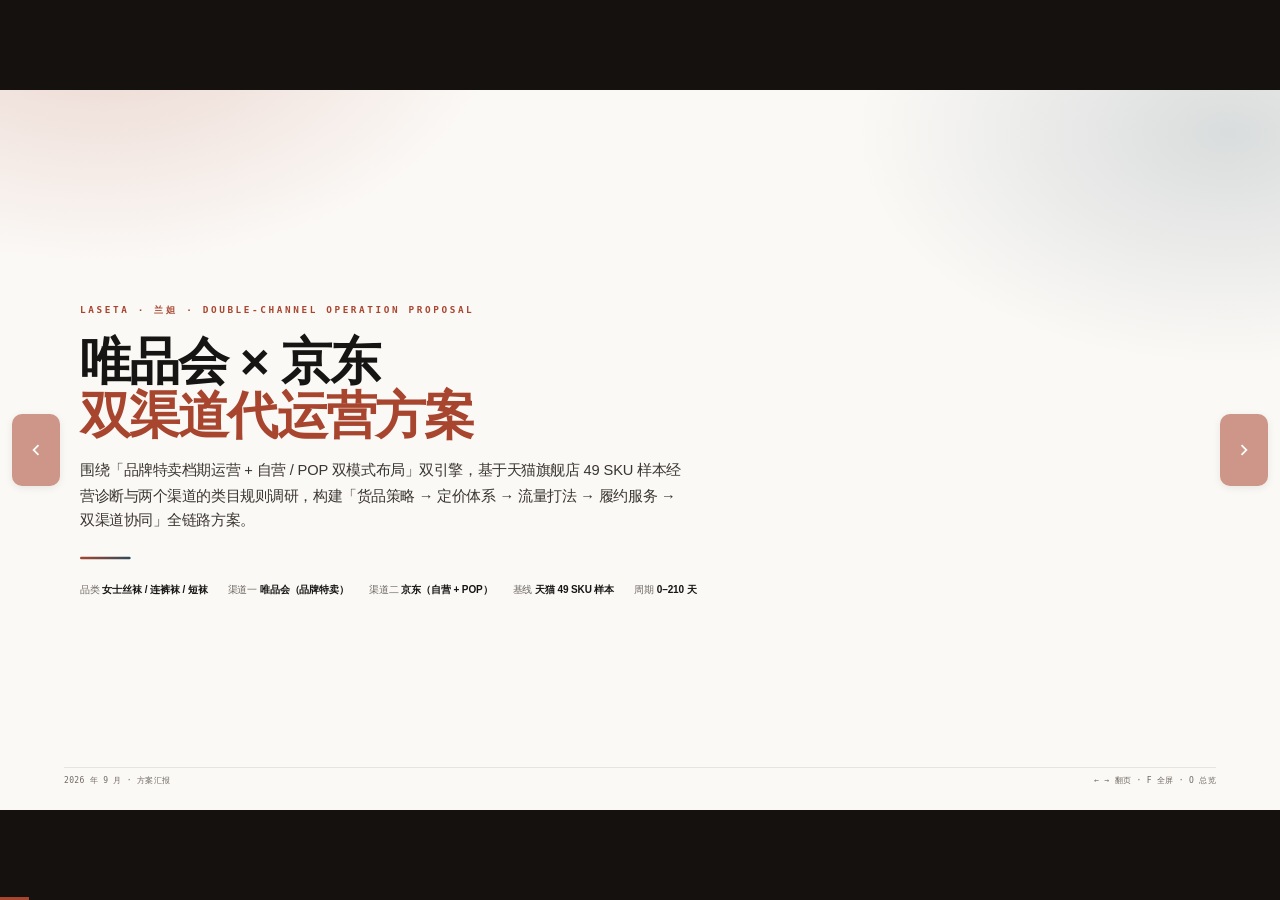
==== commit db77c484: "Switch root page to fullscreen 16:9 deck; keep longform as longform.html" ====
--- a/index.html
+++ b/index.html
@@ -1,1206 +1,1011 @@
-<!-- Generated by Trae Work -->
 <!DOCTYPE html>
 <html lang="zh-CN">
 <head>
-<meta charset="UTF-8">
-<meta name="viewport" content="width=device-width, initial-scale=1.0">
+<meta charset="utf-8">
+<meta name="viewport" content="width=device-width,initial-scale=1">
 <meta name="robots" content="noindex,nofollow">
+<meta name="x-presentation-indicator" content="deck-stage .slide" />
 <title>laseta 兰妲 · 唯品会 × 京东 双渠道代运营方案</title>
-<style>
-:root{
-  --bg:#FBF9F6;
-  --bg2:#F4F0EA;
-  --ink:#171514;
-  --muted:#6E6862;
-  --rule:#E3DDD4;
-  --accent:#A8452F;
-  --accent2:#2C4A5A;
-  --accent-soft:rgba(168,69,47,.08);
-  --radius:6px;
-  --max:960px;
-}
-*{box-sizing:border-box}
-html{scroll-behavior:smooth}
-body{
-  margin:0;background:var(--bg);color:var(--ink);
-  font-family:"PingFang SC","Hiragino Sans GB","Microsoft YaHei",-apple-system,"Segoe UI",sans-serif;
-  font-size:16px;line-height:1.75;
-  -webkit-font-smoothing:antialiased;
-}
-a{color:var(--accent);text-decoration:none}
-img,video{max-width:100%;display:block}
-
-/* ---------- 布局 ---------- */
-.shell{display:flex;max-width:1320px;margin:0 auto;gap:0}
-.side{
-  position:sticky;top:0;align-self:flex-start;width:238px;flex:none;
-  height:100vh;overflow-y:auto;padding:34px 18px 40px 28px;
-  border-right:1px solid var(--rule);
-}
-.main{flex:1;min-width:0;padding:0 56px 120px}
-.side .brand{font-size:13px;letter-spacing:.14em;color:var(--accent);font-weight:700;margin-bottom:4px}
-.side .brand-sub{font-size:12px;color:var(--muted);margin-bottom:26px;letter-spacing:.04em}
-.side nav a{
-  display:block;font-size:13.5px;color:var(--muted);padding:7px 0 7px 12px;
-  border-left:2px solid transparent;transition:.18s;line-height:1.45;
-}
-.side nav a:hover{color:var(--ink)}
-.side nav a.active{color:var(--accent);border-left-color:var(--accent);background:var(--accent-soft)}
-.side nav a .n{font-variant-numeric:tabular-nums;font-size:11px;opacity:.65;margin-right:7px}
-
-/* ---------- Hero ---------- */
-.hero{
-  margin:0 -56px 0;padding:92px 56px 76px;
-  background:
-    radial-gradient(1200px 520px at 12% -8%, rgba(168,69,47,.13), transparent 62%),
-    radial-gradient(900px 420px at 92% 4%, rgba(44,74,90,.10), transparent 60%),
-    var(--bg);
-  border-bottom:1px solid var(--rule);
-}
-.hero .kicker{font-size:12.5px;letter-spacing:.2em;color:var(--accent);font-weight:700;margin-bottom:20px}
-.hero h1{font-size:46px;line-height:1.16;margin:0 0 8px;letter-spacing:-.02em;font-weight:700}
-.hero h1 span{color:var(--accent)}
-.hero .sub{font-size:17px;color:var(--muted);max-width:660px;margin:14px 0 0;line-height:1.8}
-.hero .meta{display:flex;flex-wrap:wrap;gap:10px 26px;margin-top:30px;font-size:13px;color:var(--muted)}
-.hero .meta b{color:var(--ink);font-weight:600}
-.kpi-strip{
-  display:grid;grid-template-columns:repeat(4,1fr);gap:1px;margin-top:44px;
-  background:var(--rule);border:1px solid var(--rule);border-radius:var(--radius);overflow:hidden;
-}
-.kpi{background:var(--bg);padding:22px 20px 20px}
-.kpi .v{font-size:27px;font-weight:700;letter-spacing:-.02em;line-height:1.2}
-.kpi .v small{font-size:14px;font-weight:600;margin-left:2px}
-.kpi .l{font-size:12.5px;color:var(--muted);margin-top:5px}
-
-/* ---------- 章节 ---------- */
-section{padding-top:74px;scroll-margin-top:24px}
-.sec-head{display:flex;align-items:baseline;gap:16px;border-bottom:1px solid var(--rule);padding-bottom:16px;margin-bottom:34px}
-.sec-num{font-size:12.5px;letter-spacing:.16em;color:var(--accent);font-weight:700;white-space:nowrap}
-.sec-head h2{font-size:27px;margin:0;letter-spacing:-.01em;line-height:1.3}
-.sec-lead{font-size:15.5px;color:var(--muted);max-width:760px;margin:-14px 0 34px}
-h3{font-size:18px;margin:44px 0 14px;letter-spacing:-.01em}
-h3 .tag{font-size:11.5px;color:var(--accent);letter-spacing:.1em;font-weight:700;margin-right:9px}
-h4{font-size:15px;margin:26px 0 10px;color:var(--accent2)}
-p{margin:0 0 14px;color:#3A3631}
-mark.key{background:none;color:var(--accent);font-weight:600}
-
-/* ---------- 通用组件 ---------- */
-.grid{display:grid;gap:16px}
-.g2{grid-template-columns:repeat(2,1fr)}
-.g3{grid-template-columns:repeat(3,1fr)}
-.g4{grid-template-columns:repeat(4,1fr)}
-.card{background:var(--bg2);border-radius:var(--radius);padding:22px 22px 18px;border:1px solid transparent}
-.card h5{font-size:14.5px;margin:0 0 8px;font-weight:700}
-.card p{font-size:13.5px;color:var(--muted);margin:0;line-height:1.7}
-.card .big{font-size:22px;font-weight:700;color:var(--accent);letter-spacing:-.01em;margin-bottom:2px}
-.card .big small{font-size:12.5px;color:var(--muted);font-weight:500;margin-left:4px}
-.card ul{margin:8px 0 0;padding-left:16px;font-size:13px;color:var(--muted);line-height:1.75}
-.card ul li{margin-bottom:3px}
-
-.callout{
-  border-left:3px solid var(--accent);background:var(--accent-soft);
-  padding:16px 20px;font-size:14px;border-radius:0 var(--radius) var(--radius) 0;margin:24px 0;color:#3A3631
-}
-.callout b{color:var(--accent)}
-.quote{border-left:2px solid var(--rule);padding-left:18px;color:var(--muted);font-size:14.5px;font-style:normal;margin:26px 0}
-
-.table-wrap{overflow-x:auto;overflow-y:auto;max-height:600px;margin:20px 0;border:1px solid var(--rule);border-radius:var(--radius)}
-table{border-collapse:collapse;width:100%;font-size:13.5px;min-width:560px}
-th,td{padding:11px 14px;text-align:left;vertical-align:top;border-bottom:1px solid var(--rule)}
-th{background:var(--bg2);font-weight:700;font-size:13px;color:var(--ink);position:sticky;top:0;white-space:nowrap}
-td{color:#3A3631}
-tr:last-child td{border-bottom:none}
-td.em{color:var(--accent);font-weight:600;white-space:nowrap}
-
-.chips{display:flex;flex-wrap:wrap;gap:8px;margin:18px 0}
-.chip{font-size:12.5px;padding:6px 13px;border:1px solid var(--rule);border-radius:100px;color:var(--muted);background:var(--bg)}
-.chip.hl{border-color:rgba(168,69,47,.35);color:var(--accent);background:var(--accent-soft);font-weight:600}
-
-.chart-figure{margin:30px 0}
-.chart-figure figcaption{font-size:13.5px;font-weight:700;color:var(--ink);margin-bottom:4px}
-.chart-figure .note{font-size:12.5px;color:var(--muted);margin:0 0 12px}
-.chart{width:100%;height:380px}
-.chart.tall{height:500px}
-
-/* 流程 */
-.flow{display:flex;flex-wrap:wrap;align-items:stretch;gap:0;margin:26px 0}
-.flow .step{flex:1;min-width:150px;background:var(--bg2);border-radius:var(--radius);padding:16px 16px 14px;position:relative}
-.flow .step .idx{font-size:11px;font-weight:700;color:var(--accent);letter-spacing:.1em}
-.flow .step h6{font-size:14px;margin:4px 0 6px;font-weight:700}
-.flow .step p{font-size:12.5px;color:var(--muted);margin:0;line-height:1.65}
-.flow .arrow{flex:none;display:flex;align-items:center;padding:0 8px;color:var(--accent);font-size:16px}
-
-/* 时间轴 */
-.timeline{margin:30px 0;border-left:1px solid var(--rule);padding-left:26px}
-.tl-item{position:relative;margin-bottom:30px}
-.tl-item::before{content:"";position:absolute;left:-31px;top:8px;width:9px;height:9px;border-radius:50%;background:var(--accent)}
-.tl-item .when{font-size:12px;letter-spacing:.1em;color:var(--accent);font-weight:700}
-.tl-item h5{font-size:16px;margin:3px 0 6px}
-.tl-item p{font-size:13.5px;color:var(--muted);margin:0}
-.tl-item ul{margin:8px 0 0;padding-left:17px;font-size:13.5px;color:#4A453F;line-height:1.7}
-
-/* 计算器 */
-.calc{background:var(--bg2);border:1px solid var(--rule);border-radius:var(--radius);padding:26px;margin:30px 0}
-.calc-row{display:flex;flex-wrap:wrap;gap:20px;align-items:flex-end}
-.calc-field{flex:1;min-width:150px}
-.calc-field label{display:block;font-size:12.5px;color:var(--muted);margin-bottom:6px}
-.calc-field input[type=range]{width:100%;accent-color:var(--accent)}
-.calc-field .val{font-size:19px;font-weight:700;color:var(--ink);font-variant-numeric:tabular-nums}
-.calc-field .val small{font-size:12px;color:var(--muted);font-weight:500;margin-left:3px}
-.tier-pick{display:flex;gap:8px;margin-bottom:20px}
-.tier-pick button{
-  flex:1;padding:11px 8px;font-size:13px;font-family:inherit;cursor:pointer;
-  border:1px solid var(--rule);background:var(--bg);color:var(--muted);border-radius:var(--radius);transition:.15s
-}
-.tier-pick button.on{background:var(--accent);border-color:var(--accent);color:#fff;font-weight:600}
-.calc-out{display:grid;grid-template-columns:repeat(3,1fr);gap:14px;margin-top:24px;padding-top:22px;border-top:1px dashed var(--rule)}
-.calc-out div .k{font-size:12px;color:var(--muted)}
-.calc-out div .v{font-size:23px;font-weight:700;color:var(--accent);letter-spacing:-.01em;font-variant-numeric:tabular-nums}
-.calc-hint{font-size:12.5px;color:var(--muted);margin-top:14px}
-
-/* 视频 */
-.demo{background:var(--bg2);border-radius:var(--radius);padding:22px;margin:24px 0}
-.demo video{width:100%;border-radius:4px;border:1px solid var(--rule);background:#0F0E0D}
-.demo .cap{display:flex;justify-content:space-between;gap:16px;margin-bottom:12px;flex-wrap:wrap}
-.demo .cap h5{font-size:15px;margin:0}
-.demo .cap .cmd{font-family:ui-monospace,SFMono-Regular,Menlo,monospace;font-size:12px;color:var(--accent);background:var(--bg);padding:4px 10px;border-radius:4px;border:1px solid var(--rule)}
-.demo .facts{display:flex;flex-wrap:wrap;gap:8px 22px;margin-top:14px;font-size:12.5px;color:var(--muted)}
-.demo .facts b{color:var(--ink)}
-
-/* 结尾 */
-footer{margin-top:90px;padding-top:34px;border-top:1px solid var(--rule);font-size:13px;color:var(--muted)}
-footer .sources ol{padding-left:1.2rem;font-size:.85rem;color:var(--muted)}
-footer .sources li{margin-bottom:.5rem;overflow-wrap:break-word;word-break:break-all}
-footer .sources .src-title{color:var(--ink);word-break:normal}
-footer .sources .src-url{display:block;margin-top:.15rem;font-size:.82rem;color:var(--accent);word-break:break-all}
-
-/* 移动端 */
-@media (max-width:980px){
-  .side{display:none}
-  .main{padding:0 22px 80px}
-  .hero{margin:0 -22px;padding:64px 22px 52px}
-  .hero h1{font-size:32px}
-  .kpi-strip{grid-template-columns:repeat(2,1fr)}
-  .g2,.g3,.g4{grid-template-columns:1fr}
-  .calc-out{grid-template-columns:1fr}
-  .flow{flex-direction:column}
-  .flow .arrow{justify-content:center;padding:6px 0}
-}
-@media print{
-  .side{display:none}
-  .main{padding:0}
-  .hero{margin:0}
-  section{page-break-inside:avoid}
-  .demo{page-break-inside:avoid}
-}
-</style>
+<link rel="stylesheet" href="./_shared/base.css">
+<link rel="stylesheet" href="./assets/deck.css">
 </head>
 <body>
-<div class="shell">
-  <aside class="side">
-    <div class="brand">LASETA · 兰妲</div>
-    <div class="brand-sub">双渠道代运营方案 · 2026.09</div>
-    <nav id="toc">
-      <a href="#ch1"><span class="n">01</span>项目背景与诊断</a>
-      <a href="#ch2"><span class="n">02</span>行业与市场分析</a>
-      <a href="#ch3"><span class="n">03</span>渠道策略与定位</a>
-      <a href="#ch4"><span class="n">04</span>唯品会运营方案</a>
-      <a href="#ch5"><span class="n">05</span>京东运营方案</a>
-      <a href="#ch6"><span class="n">06</span>内容营销策略</a>
-      <a href="#ch7"><span class="n">07</span>AI 提效平台</a>
-      <a href="#ch8"><span class="n">08</span>双渠道协同与组织</a>
-      <a href="#ch9"><span class="n">09</span>实施计划与保障</a>
-    </nav>
-  </aside>
-
-  <main class="main">
-    <div class="hero">
-      <div class="kicker">DOUBLE-CHANNEL OPERATION PROPOSAL</div>
-      <h1>laseta 兰妲<br><span>唯品会 × 京东</span> 双渠道代运营方案</h1>
-      <p class="sub">围绕「品牌特卖档期运营 + 自营/POP 双模式布局」双引擎，基于天猫旗舰店 49 SKU 样本的经营诊断与两个渠道的类目规则调研，构建「货品策略 → 定价体系 → 流量打法 → 履约服务 → 双渠道协同」全链路方案。</p>
-      <div class="meta">
-        <span>品牌 <b>laseta 兰妲</b></span>
-        <span>品类 <b>女士丝袜 / 连裤袜 / 短袜</b></span>
-        <span>渠道一 <b>唯品会（品牌特卖）</b></span>
-        <span>渠道二 <b>京东（自营 + POP）</b></span>
-        <span>基线 <b>天猫 49 SKU 样本</b></span>
+<deck-stage width="1920" height="1080">
+
+<!-- 01 COVER -->
+<section class="slide cover" data-deck-label="封面" style="padding:0">
+  <div class="cover-inner">
+    <div class="brandline">LASETA · 兰妲 · DOUBLE-CHANNEL OPERATION PROPOSAL</div>
+    <h1>唯品会 × 京东<br><em>双渠道代运营方案</em></h1>
+    <p class="sub">围绕「品牌特卖档期运营 + 自营 / POP 双模式布局」双引擎，基于天猫旗舰店 49 SKU 样本经营诊断与两个渠道的类目规则调研，构建「货品策略 → 定价体系 → 流量打法 → 履约服务 → 双渠道协同」全链路方案。</p>
+    <div class="rule"></div>
+    <div class="meta">
+      <span>品类 <b>女士丝袜 / 连裤袜 / 短袜</b></span>
+      <span>渠道一 <b>唯品会（品牌特卖）</b></span>
+      <span>渠道二 <b>京东（自营 + POP）</b></span>
+      <span>基线 <b>天猫 49 SKU 样本</b></span>
+      <span>周期 <b>0–210 天</b></span>
+    </div>
+  </div>
+  <div class="s-footer"><span>2026 年 9 月 · 方案汇报</span><span>← → 翻页 · F 全屏 · O 总览</span></div>
+</section>
+
+<!-- 02 目录 -->
+<section class="slide" data-deck-label="目录">
+  <p class="kicker">CONTENTS · 目录</p>
+  <h2 class="h2">九个部分，一条完整的增长链路</h2>
+  <div class="boxes c3" style="margin-top:34px">
+    <div class="box accent"><div class="big">01</div><h4>项目背景与诊断</h4><p>天猫基线 · 四大问题 · 三阶段目标</p></div>
+    <div class="box accent"><div class="big">02</div><h4>行业与市场分析</h4><p>内衣大盘 · 价格带 · 热词 · 竞争格局</p></div>
+    <div class="box accent"><div class="big">03</div><h4>渠道策略与定位</h4><p>三渠道对比 · 角色分工 · 货品矩阵</p></div>
+    <div class="box accent"><div class="big">04</div><h4>唯品会运营方案</h4><p>入驻 · 货盘 · 定价 · 档期 · CRM</p></div>
+    <div class="box accent"><div class="big">05</div><h4>京东运营方案</h4><p>SOP→FBP · 搜索 · PLUS · 大促</p></div>
+    <div class="box accent"><div class="big">06</div><h4>内容营销策略</h4><p>抖音公式 · 达人矩阵 · 小红书</p></div>
+    <div class="box accent"><div class="big">07</div><h4>AI 提效平台</h4><p>自动上架 · 内容发布 · 趋势抓取</p></div>
+    <div class="box accent"><div class="big">08</div><h4>双渠道协同与组织</h4><p>六项协同 · 库存闭环 · 3 人战队</p></div>
+    <div class="box accent"><div class="big">09</div><h4>实施计划与保障</h4><p>路线图 · KPI · 服务费 · 风险</p></div>
+  </div>
+  <div class="s-footer"><span>laseta 兰妲 · 双渠道代运营方案</span><span class="slide-number"></span></div>
+</section>
+
+<!-- 03 结论摘要 -->
+<section class="slide" data-deck-label="结论摘要">
+  <p class="kicker">EXECUTIVE SUMMARY</p>
+  <h2 class="h2">先给结论：用天猫的资产，换两个渠道的增量</h2>
+  <div class="stats c4" style="margin-top:30px">
+    <div class="stat"><div class="v">118.6<small>亿</small></div><div class="l">袜子 + 连裤袜双品类线上 GMV</div></div>
+    <div class="stat"><div class="v">+17.4<small>%</small></div><div class="l">连裤袜 YTD 同比 · 主流最高</div></div>
+    <div class="stat hl"><div class="v">240<small>万+</small></div><div class="l">唯品会首年 GMV 目标</div></div>
+    <div class="stat hl"><div class="v">360<small>万+</small></div><div class="l">京东首年 GMV 目标</div></div>
+  </div>
+  <div class="boxes c3" style="margin-top:24px">
+    <div class="box"><span class="tag">DIAGNOSIS</span><h4>高杠杆，但动销见底</h4><p>折后均价 46.67 元、折扣系数 0.41、付费依赖约 60%，49 SKU 中 40 条低热，动销率仅约 18%。</p></div>
+    <div class="box"><span class="tag">STRATEGY</span><h4>一货盘，三渠道，三种职能</h4><p>天猫做品牌广度，唯品会做清仓深度，京东做日销利润；人群重叠 &lt;30%、货品重叠 ≤40%。</p></div>
+    <div class="box"><span class="tag">RESULT</span><h4>3 人 + AI 自动化跑双渠道</h4><p>0–210 天分三阶段：京东先行验证 → 双渠道跑通 → 聚焦爆品与大促突破。</p></div>
+  </div>
+  <div class="callout"><b>一句话</b>：在唯品会换周转、在京东换利润；用三档服务费（30% / 40% / 50%）把双方利益绑在同一条 GMV 曲线上。</div>
+  <div class="s-footer"><span>laseta 兰妲 · 双渠道代运营方案</span><span class="slide-number"></span></div>
+</section>
+
+<!-- 04 CH1 基线 -->
+<section class="slide" data-deck-label="天猫基线">
+  <div class="chmark"><span class="chnum">01</span><span class="chname">项目背景与诊断</span></div>
+  <p class="kicker">BASELINE</p>
+  <h2 class="h2">天猫基线：一个高杠杆、低动销的货盘</h2>
+  <p class="lede">laseta 天猫已跑通「低价引流 + 中价利润 + 内容种草 + 大促收割」四大杠杆，但付费依赖约 60%、动销率仅约 18%，增长天花板已现。开拓唯品会、京东，是把已验证的货盘与内容资产迁移到新场域。</p>
+  <div class="stats c3" style="margin-top:24px">
+    <div class="stat"><div class="v">46.67<small>元</small></div><div class="l">折后均价 · 中位数 35.9 元，跨度 15.9–109 元</div></div>
+    <div class="stat"><div class="v">0.41</div><div class="l">平均折扣系数 · 深折扣打法，价格锚点下移</div></div>
+    <div class="stat"><div class="v">49<small>条</small></div><div class="l">SKU 样本 · 头部爆款 8 条、长尾低热 40 条</div></div>
+    <div class="stat"><div class="v">2.5–5<small>%</small></div><div class="l">支付转化率 · 低价消耗品类中等水平</div></div>
+    <div class="stat"><div class="v">4.84<small>+</small></div><div class="l">DSR 三项 · 高于降权线 4.6，服务底子可用</div></div>
+    <div class="stat"><div class="v">50–75<small>万</small></div><div class="l">月访客 · 2026-07 竞店实测，付费依赖约 60%</div></div>
+  </div>
+  <div class="boxes c4" style="margin-top:20px">
+    <div class="box"><h4>爆款区 · 8–9 个 SKU</h4><p>防勾丝中筒袜、超薄短袜、大腿袜过膝、船袜，收割经验可直接迁移。</p></div>
+    <div class="box"><h4>清仓区 · 90 天零动销</h4><p>唯品会特卖天然适配清仓——限时抢购是滞销 SKU 的理想出口。</p></div>
+    <div class="box"><h4>扶植区 · 约 7 个 SKU</h4><p>相似品跟投冷启动、趋势词捡漏，可复用于京东搜索与唯品会新品测试。</p></div>
+    <div class="box"><h4>观察区 · 利润带长尾</h4><p>京东「全站 N 宝贝控 ROI」计划群动销测试策略可复用。</p></div>
+  </div>
+  <div class="s-footer"><span>laseta 兰妲 · 双渠道代运营方案</span><span class="slide-number"></span></div>
+</section>
+
+<!-- 05 价格带哑铃 -->
+<section class="slide" data-deck-label="货盘结构">
+  <div class="chmark"><span class="chnum">01</span><span class="chname">项目背景与诊断</span></div>
+  <p class="kicker">ASSORTMENT</p>
+  <h2 class="h2">49 SKU 价格带：典型的「哑铃型」货盘</h2>
+  <div class="chart-box">
+    <div class="cap">10–30 元低价引流 24 条、50–80 元中价利润 18 条，80 元以上仅 3 条</div>
+    <p class="note">高客单承接明显缺位——这正是京东组盒装与唯品会利润款要补的缺口。</p>
+    <div id="chart-dumbbell" class="chart short"></div>
+  </div>
+  <div class="boxes c3" style="margin-top:18px">
+    <div class="box accent"><h4>低价带过重</h4><p>24 / 49 条集中在 10–30 元，引流效率高但利润薄，价格锚点被压低。</p></div>
+    <div class="box accent"><h4>中价带是主利润</h4><p>18 条落在 50–80 元，是唯品会利润款与京东主推款的直接来源。</p></div>
+    <div class="box accent"><h4>高价带几乎空白</h4><p>80 元以上仅 3 条，必须用组盒装 / 功能款补齐 89.9–129.9 元价格带。</p></div>
+  </div>
+  <div class="s-footer"><span>laseta 兰妲 · 双渠道代运营方案</span><span class="slide-number"></span></div>
+</section>
+
+<!-- 06 问题迁移 -->
+<section class="slide" data-deck-label="问题迁移预警">
+  <div class="chmark"><span class="chnum">01</span><span class="chname">项目背景与诊断</span></div>
+  <p class="kicker">DIAGNOSIS</p>
+  <h2 class="h2">天猫问题 → 双渠道迁移预警</h2>
+  <table class="dtable">
+    <tr><th style="width:22%">天猫问题</th><th style="width:22%">证据</th><th>唯品会迁移</th><th>京东迁移</th></tr>
+    <tr><td><b>付费依赖约 60%</b></td><td>付费转化仅 1–2.5%</td><td>流量以档期驱动，付费依赖度可控</td><td>控制京准通占比，避免重蹈覆辙</td></tr>
+    <tr><td><b>动销率仅约 18%</b></td><td>40 / 49 SKU 低热</td><td class="em">机会：特卖天然清滞销</td><td>主动下架 90 天零成交链接</td></tr>
+    <tr><td><b>折扣过深（0.41）</b></td><td>平均折扣系数 0.41</td><td class="em">适配：本身就是折扣特卖</td><td>管控价格不破天猫盘，避免比价</td></tr>
+    <tr><td><b>搜索占比 &lt;2%</b></td><td>TOP 词合计仅千访客</td><td>推荐 + 档期为主，搜索弱依赖</td><td class="em">重点：搜索是核心入口，必须卡位</td></tr>
+    <tr><td><b>社媒依赖抖音 97.7%</b></td><td>126 / 129 声量来自抖音</td><td>抖音内容复用于详情页素材</td><td>抖音爆款 → 京东详情页承接</td></tr>
+    <tr><td><b>高客单承接缺位</b></td><td>80 元 + 仅 3 / 49 SKU</td><td>组盒装 / 多件装提客单</td><td>3 双装 / 5 双装 / 季节组合</td></tr>
+  </table>
+  <h4 style="margin:24px 0 0;font-size:16px;color:var(--accent-2)">已验证的核心卖点（可迁移至双渠道）</h4>
+  <div class="pills">
+    <span class="pill hl">防勾丝中筒袜</span><span class="pill hl">超薄短袜</span><span class="pill hl">大腿袜 · 过膝</span>
+    <span class="pill">船袜</span><span class="pill">防滑硅胶</span><span class="pill">遮瑕裸感</span>
+    <span class="pill">光腿神器</span><span class="pill">加绒保暖</span><span class="pill">无痕蝴蝶裆</span>
+  </div>
+  <div class="s-footer"><span>laseta 兰妲 · 双渠道代运营方案</span><span class="slide-number"></span></div>
+</section>
+
+<!-- 07 三阶段目标 -->
+<section class="slide" data-deck-label="三阶段目标">
+  <div class="chmark"><span class="chnum">01</span><span class="chname">项目背景与诊断</span></div>
+  <p class="kicker">GOALS</p>
+  <h2 class="h2">核心目标：三阶段递进</h2>
+  <table class="dtable">
+    <tr><th style="width:16%">维度</th><th>短期 0–90 天</th><th>中期 90–180 天</th><th>长期 180 天+</th></tr>
+    <tr><td><b>渠道建设</b></td><td>京东 SOP 入驻 + 首批 6 SKU 上架</td><td>京东月销 10–20 万 + 唯品会月均 1–2 档</td><td class="em">双渠道贡献品牌总 GMV 的 15–20%</td></tr>
+    <tr><td><b>货品布局</b></td><td>天猫爆款 TOP6 平移至京东，完成定价适配</td><td>双渠道各 8–12 SKU + 2 款组盒装</td><td>SKU 精简聚焦爆品，组盒装提客单 20%+</td></tr>
+    <tr><td><b>流量运营</b></td><td>京东 3 个核心词卡位 + 唯品会首档</td><td>京东搜索前三页 + 唯品会月均 2 档</td><td>双渠道自然流量占比 ≥35%</td></tr>
+    <tr><td><b>品牌资产</b></td><td>抖音内容复用至双渠道详情页</td><td>5–10 个 KOC 种草 + 素材库沉淀</td><td>站外种草 → 双渠道转化闭环跑通</td></tr>
+  </table>
+  <div class="callout"><b>目标口径</b>：本方案按 3 人精简配置设定保守目标；渠道入驻后需以各平台后台精确数据校准基线，GMV 目标较满配版本下调约 40%。</div>
+  <div class="s-footer"><span>laseta 兰妲 · 双渠道代运营方案</span><span class="slide-number"></span></div>
+</section>
+<!-- 08 CH2 大盘 -->
+<section class="slide" data-deck-label="内衣大盘">
+  <div class="chmark"><span class="chnum">02</span><span class="chname">行业与市场分析</span></div>
+  <p class="kicker">INDUSTRY</p>
+  <h2 class="h2">基本盘承压，但结构性机会清晰</h2>
+  <p class="lede">内衣大盘 2026 YTD GMV 约 422.9 亿元、同比 −6%。连裤袜 +17.4% 为主流品类最高增速；带胸垫打底衣 +243.7%、塑身腰封 +63.8% 功能品类爆发；袜子 + 连裤袜双品类三平台 GMV 约 118.6 亿元。</p>
+  <div class="stats c4">
+    <div class="stat"><div class="v">422.9<small>亿</small></div><div class="l">内衣大盘 2026 YTD · 同比 −6%</div></div>
+    <div class="stat"><div class="v">118.6<small>亿</small></div><div class="l">袜子 87.4 + 连裤袜 31.2，占大盘约 17%</div></div>
+    <div class="stat"><div class="v">+17.4<small>%</small></div><div class="l">连裤袜增速 · 均价 43 元 ≈ 袜子 2 倍</div></div>
+    <div class="stat"><div class="v">19.5<small>%</small></div><div class="l">袜子 CR5 · 格局分散，新品牌有窗口</div></div>
+  </div>
+  <div class="chart-box">
+    <div class="cap">内衣大盘品类构成与同比增速：文胸 / 内裤承压，连裤袜与功能品类逆势增长</div>
+    <p class="note">柱形为 2026 YTD GMV（亿元），折线为同比增速。数据来源：久谦中台品类视角大盘趋势。</p>
+    <div id="chart-category" class="chart"></div>
+  </div>
+  <div class="s-footer"><span>laseta 兰妲 · 双渠道代运营方案</span><span class="slide-number"></span></div>
+</section>
+
+<!-- 09 价格带 -->
+<section class="slide" data-deck-label="价格带">
+  <div class="chmark"><span class="chnum">02</span><span class="chname">行业与市场分析</span></div>
+  <p class="kicker">PRICE</p>
+  <h2 class="h2">销量在往下沉，销售额在往上走</h2>
+  <div class="chart-box">
+    <div class="cap">袜子品类价格带：销量占比 vs 销售额占比</div>
+    <p class="note">25 元以下贡献 60.8% 销量却只贡献 33.1% 销售额；25–40 元以约 27% 销量拿下 36.9% 销售额，是效率最高的主流带。</p>
+    <div id="chart-price" class="chart"></div>
+  </div>
+  <div class="boxes c3" style="margin-top:18px">
+    <div class="box"><div class="big">33.1<small>%</small></div><h4>低价带：量大利润薄</h4><p>25 元以下占 60.8% 销量，销售额只占三分之一。</p></div>
+    <div class="box"><div class="big">36.9<small>%</small></div><h4>主流带：效率最高</h4><p>25–40 元以 27% 销量贡献 36.9% 销售额，laseta 均价 46.67 元正卡在带口。</p></div>
+    <div class="box"><div class="big">+21.6<small>%</small></div><h4>高价带：升级红利</h4><p>69 元以上销量仅约 2%，销售额占 9.9%；连裤袜高价款同比 +478%、均价 108 元。</p></div>
+  </div>
+  <div class="s-footer"><span>laseta 兰妲 · 双渠道代运营方案</span><span class="slide-number"></span></div>
+</section>
+
+<!-- 10 热词 -->
+<section class="slide" data-deck-label="热词分析">
+  <div class="chmark"><span class="chnum">02</span><span class="chname">行业与市场分析</span></div>
+  <p class="kicker">KEYWORDS</p>
+  <h2 class="h2">功能词才是决策入口，不是款式词</h2>
+  <div class="chart-box">
+    <div class="cap">热词规模与溢价率：功能 / 材质词是选品与内容的关键锚点</div>
+    <p class="note">气泡横轴为溢价率，纵轴为热度指数，气泡大小对应品类体量。数据综合自久谦中台热词与品类趋势。</p>
+    <div id="chart-heat" class="chart short"></div>
+  </div>
+  <div class="boxes c4" style="margin-top:18px">
+    <div class="box accent"><h4>抗菌 · 防臭</h4><p>防臭 13.4 亿、抗菌 8.3 亿；抗菌溢价率 +25.7% 居功能词首位。</p></div>
+    <div class="box accent"><h4>纯棉 · 材质升级</h4><p>纯棉 11.3 亿；羊毛连裤袜 GMV 同比 +2479%、溢价 +107.3%。</p></div>
+    <div class="box accent"><h4>灰色 · 色彩机会</h4><p>灰色连裤袜 +29.1%、溢价 +39.2%，秋冬高端线可直接切入。</p></div>
+    <div class="box accent"><h4>民族风 · 风格分化</h4><p>民族风 +233.6%，而「简约基本款」−27.8% 已见顶回落。</p></div>
+  </div>
+  <div class="s-footer"><span>laseta 兰妲 · 双渠道代运营方案</span><span class="slide-number"></span></div>
+</section>
+
+<!-- 11 竞争格局 -->
+<section class="slide" data-deck-label="竞争格局">
+  <div class="chmark"><span class="chnum">02</span><span class="chname">行业与市场分析</span></div>
+  <p class="kicker">COMPETITION</p>
+  <h2 class="h2">分散市场里的三类对手，CR5 仅 19.5%</h2>
+  <div class="chart-box">
+    <div class="cap">袜子品类市占率 TOP5（2026 年 9 月 · 天猫 + 京东 + 抖音）</div>
+    <p class="note">没有绝对垄断者。laseta 的机会不在正面硬拼价格，而在「功能款 + 组盒装 + 场景化」的差异化卡位。</p>
+    <div id="chart-competitor" class="chart short"></div>
+  </div>
+  <div class="boxes c3" style="margin-top:18px">
+    <div class="box"><span class="tag">第一梯队</span><h4>猫人 · 一只鱼</h4><p>猫人 5.0% 全渠道性价比基本款；一只鱼 4.6%，抖音抗菌防臭单品 YTD 5929 万，是功能款直接竞品。</p></div>
+    <div class="box"><span class="tag">材质派</span><h4>棉竹屋 · 浪莎</h4><p>棉竹屋 3.4% 以竹纤维差异化；浪莎 3.3% 为传统袜业老牌，搜索竞争激烈。</p></div>
+    <div class="box"><span class="tag">新锐</span><h4>蕉内 · 完美记忆</h4><p>蕉内均价 58 元、+47.5%，验证高客单路径；完美记忆 +572.9%，新锐打法可复制。</p></div>
+  </div>
+  <div class="s-footer"><span>laseta 兰妲 · 双渠道代运营方案</span><span class="slide-number"></span></div>
+</section>
+
+<!-- 12 人群与趋势 -->
+<section class="slide" data-deck-label="人群与趋势">
+  <div class="chmark"><span class="chnum">02</span><span class="chname">行业与市场分析</span></div>
+  <p class="kicker">AUDIENCE &amp; TRENDS</p>
+  <h2 class="h2">功能驱动 × 场景细分 × 渠道分层</h2>
+  <div class="boxes c3" style="margin-top:24px">
+    <div class="box"><div class="big">38<small>%</small></div><h4>精明囤货型</h4><p>28–38 岁 · 家庭决策者 · 客单 60–120 元<br>性价比 + 组盒装 → 唯品会档期</p></div>
+    <div class="box"><div class="big">25<small>%</small></div><h4>品质通勤型</h4><p>25–35 岁 · 职场女性 · 复购 30%+<br>防勾丝 + 舒适 + 品牌 → 京东日销</p></div>
+    <div class="box"><div class="big">22<small>%</small></div><h4>功能场景型</h4><p>25–40 岁 · 运动 / 居家 · 增速 +18%<br>场景适配 + 功能词 → 抖音种草</p></div>
+  </div>
+  <div class="callout">渠道侧：内衣线上<b>抖音 49.0%、天猫 44.2%、京东 6.8%</b>，而京东 2026 年 9 月 GMV 同比 <b>+69.8%</b> 爆发——货架场窗口期正是双渠道 TA 策略的底层逻辑。</div>
+  <div class="boxes c4" style="margin-top:20px">
+    <div class="box soft"><h4>抗菌防臭 → 功能款核心</h4><p>详情页与脚本把「抗菌 / 防臭」提到第一屏。</p></div>
+    <div class="box soft"><h4>羊毛 / 灰色 → 高端线</h4><p>材质与色彩双叙事，切入 69 元以上价格带。</p></div>
+    <div class="box soft"><h4>组盒装 → 差异化抓手</h4><p>提客单 50%+，天然规避跨渠道比价。</p></div>
+    <div class="box soft"><h4>京东高增 → 搜索主战场</h4><p>搜索型流量正向京东聚集，核心词优先投入。</p></div>
+  </div>
+  <div class="s-footer"><span>laseta 兰妲 · 双渠道代运营方案</span><span class="slide-number"></span></div>
+</section>
+
+<!-- 13 CH3 三渠道对比 -->
+<section class="slide" data-deck-label="三渠道对比">
+  <div class="chmark"><span class="chnum">03</span><span class="chname">渠道策略与定位</span></div>
+  <p class="kicker">COMPARISON</p>
+  <h2 class="h2">三渠道不是同品不同价，而是精准匹配</h2>
+  <p class="lede">天猫做品牌广度，唯品会做清仓深度，京东做日销利润。</p>
+  <table class="dtable">
+    <tr><th style="width:16%">维度</th><th>天猫（参考基线）</th><th>唯品会</th><th>京东</th></tr>
+    <tr><td><b>商业模式</b></td><td>品牌旗舰店（B2C）</td><td>自营供货 + MP 店铺</td><td>京东自营 + POP（FBP / LBP / SOP）</td></tr>
+    <tr><td><b>定价权</b></td><td>品牌自主定价</td><td class="em">平台参与定价（≤ 专柜价 70%）</td><td>自营：京东管理；POP：商家自主</td></tr>
+    <tr><td><b>扣点 / 佣金</b></td><td>约 5%</td><td>3.6–15.6%（MP）/ 25–35% 毛保</td><td>5–8%（服饰内衣类目）</td></tr>
+    <tr><td><b>保证金</b></td><td>5–15 万</td><td>MP 5–10 万 / 自营无保证金</td><td>POP 3–10 万 / 春晓计划 0 元</td></tr>
+    <tr><td><b>流量驱动</b></td><td>付费 + 搜索 + 推荐 + 内容</td><td>档期资源位 + 个性化推荐 + 唯直达</td><td class="em">搜索排序 + 京准通 + 推荐算法</td></tr>
+    <tr><td><b>核心优势</b></td><td>品牌阵地 · 搜索 · 内容生态</td><td>品牌背书 · 清仓效率 · 低获客成本</td><td>物流体验 · 搜索入口 · PLUS 会员</td></tr>
+    <tr><td><b>laseta 适配度</b></td><td>已有基础（参考）</td><td class="em">高：折扣 0.41 天然适配 · 清仓出口</td><td>中高：50–80 元利润带适配质价比</td></tr>
+  </table>
+  <div class="s-footer"><span>laseta 兰妲 · 双渠道代运营方案</span><span class="slide-number"></span></div>
+</section>
+
+<!-- 14 渠道角色 -->
+<section class="slide" data-deck-label="渠道角色">
+  <div class="chmark"><span class="chnum">03</span><span class="chname">渠道策略与定位</span></div>
+  <p class="kicker">ROLES</p>
+  <h2 class="h2">一个引擎，两种职能</h2>
+  <div class="boxes c2" style="margin-top:24px">
+    <div class="box accent"><span class="tag">VIPSHOP</span><h4>唯品会 · 库存周转引擎</h4><p>利用限时特卖快速消化天猫滞销 SKU（40 条长尾），直接解决动销率 18% 的痛点。</p>
+      <ul><li>货品：10–30 元引流款 + 30–50 元清仓款，50–80 元利润款精选</li><li>定价：折扣价控制在专柜 / 天猫价的 50–70%，用平台折扣背书不破价</li><li>节奏：月均 2–3 档，配合 419 / 616 / 双 11 / 128 四大节点</li></ul></div>
+    <div class="box accent"><span class="tag">JD</span><h4>京东 · 品牌日销基本盘</h4><p>用搜索入口和 PLUS 会员的高消费力，建立 50–80 元利润带的日销基本盘。</p>
+      <ul><li>货品：50–80 元利润款主推，10–30 元引流款拉新，组盒装提客单</li><li>定价：与天猫价差 ±10% 以内，用物流体验形成差异化溢价</li><li>节奏：日销京准通持续投放 + 618 / 双 11 / 内衣节大促爆发</li></ul></div>
+  </div>
+  <div class="callout"><b>三条硬约束</b>：人群重叠率 &lt; 30%、货品重叠率 ≤ 40%、价格带各自适配——这是三渠道不内耗的底线。</div>
+  <div class="stats c3" style="margin-top:20px">
+    <div class="stat"><div class="v">28<small>%</small></div><div class="l">天猫复购 · 客单 46 元 · 月均 UV 5 万+</div></div>
+    <div class="stat"><div class="v">35<small>%</small></div><div class="l">唯品会老客占比 · 客单 65 元 · 9.9–69.9 元</div></div>
+    <div class="stat"><div class="v">40<small>%</small></div><div class="l">京东 PLUS 占比 · 客单 85 元 · 19.9–129.9 元</div></div>
+  </div>
+  <div class="s-footer"><span>laseta 兰妲 · 双渠道代运营方案</span><span class="slide-number"></span></div>
+</section>
+
+<!-- 15 货品矩阵 -->
+<section class="slide" data-deck-label="货品矩阵">
+  <div class="chmark"><span class="chnum">03</span><span class="chname">渠道策略与定位</span></div>
+  <p class="kicker">MATRIX</p>
+  <h2 class="h2">三渠道货品布局矩阵</h2>
+  <table class="dtable">
+    <tr><th style="width:15%">维度</th><th>天猫（品牌阵地）</th><th>唯品会（特卖清仓）</th><th>京东（日销利润）</th></tr>
+    <tr><td><b>核心价格带</b></td><td>15.9–109 元（全价格带）</td><td>9.9–69.9 元（折扣价）</td><td>19.9–129.9 元（含组盒）</td></tr>
+    <tr><td><b>SKU 数量</b></td><td>49 条（全量）</td><td>15–20 条（精选）</td><td>10–15 条（精选 + 独享）</td></tr>
+    <tr><td><b>独享款</b></td><td>—</td><td>3–5 个 SKU 不同规格 / 颜色组合</td><td>3–5 个 SKU 不同包装 / 组盒装</td></tr>
+    <tr><td><b>组盒装</b></td><td>未布局</td><td class="em">39.9–69.9 元季节组合</td><td class="em">69.9–129.9 元通勤 / 四季组合</td></tr>
+    <tr><td><b>引流款</b></td><td>10–30 元（24 条）</td><td>9.9–19.9 元限时秒杀</td><td>19.9–39.9 元搜索卡位</td></tr>
+    <tr><td><b>利润款</b></td><td>50–80 元（18 条）</td><td>29.9–49.9 元主销</td><td>49.9–79.9 元主推</td></tr>
+    <tr><td><b>清仓款</b></td><td>90 天零动销 40 条</td><td>5–12.9 元清仓止损</td><td>不主推 · 自然淘汰</td></tr>
+    <tr><td><b>上架节奏</b></td><td>日常 + 大促</td><td>月均 2–3 档特卖</td><td>日销 + 大促爆发</td></tr>
+  </table>
+  <div class="callout"><b>核心结论</b>：三者叠加覆盖行业 80%+ 消费场景，实现 1+1+1 &gt; 3 的多渠道增长效应。</div>
+  <div class="s-footer"><span>laseta 兰妲 · 双渠道代运营方案</span><span class="slide-number"></span></div>
+</section>
+
+<!-- 16 CH4 唯品会入驻 -->
+<section class="slide" data-deck-label="唯品会入驻">
+  <div class="chmark"><span class="chnum">04</span><span class="chname">唯品会运营方案</span></div>
+  <p class="kicker">ENTRY</p>
+  <h2 class="h2">入驻模式：自营供货为主，MP 补充</h2>
+  <p class="lede">唯品会以「品牌特卖 + 限时抢购」为核心，月均 2–3 档特卖节奏，天然适配 laseta 折扣 0.41 的货盘结构与 40 条滞销长尾的清仓需求。</p>
+  <table class="dtable">
+    <tr><th style="width:18%">维度</th><th>自营供货模式</th><th>MP 店铺模式</th></tr>
+    <tr><td><b>货权</b></td><td>平台买断或代销</td><td>商家自有</td></tr>
+    <tr><td><b>保证金</b></td><td class="em">无保证金</td><td>5–10 万元</td></tr>
+    <tr><td><b>费用</b></td><td>年费约 1.2 万 + 扣点 25–35%</td><td>月费 1000 元 + 扣点 3.6–15.6%</td></tr>
+    <tr><td><b>定价权</b></td><td>平台主导</td><td>商家自主</td></tr>
+    <tr><td><b>仓储物流</b></td><td>平台统筹 · 四大仓</td><td>商家自发</td></tr>
+    <tr><td><b>流量资源</b></td><td class="em">优先档期资源位</td><td>需自主投放</td></tr>
+    <tr><td><b>适合场景</b></td><td>清仓走量 · 品牌曝光</td><td>日销运营 · 利润保护</td></tr>
+  </table>
+  <div class="callout"><b>推荐策略</b>：初期以自营供货切入——品牌方专注供货，平台承担定价、仓储、物流与流量推广，扣点虽高但综合 ROI 仍优于自建 MP；验证销量后再叠加 MP 做日销补充。</div>
+  <div class="s-footer"><span>laseta 兰妲 · 双渠道代运营方案</span><span class="slide-number"></span></div>
+</section>
+
+<!-- 17 档期货盘 -->
+<section class="slide" data-deck-label="唯品会货盘">
+  <div class="chmark"><span class="chnum">04</span><span class="chname">唯品会运营方案</span></div>
+  <p class="kicker">ASSORTMENT</p>
+  <h2 class="h2">档期货盘：三层矩阵 + 组盒装</h2>
+  <table class="dtable">
+    <tr><th style="width:14%">层级</th><th>选品来源</th><th>特卖价</th><th>档期角色</th></tr>
+    <tr><td><b>引流款</b></td><td>天猫 10–30 元低价带精选 8–10 条</td><td>9.9–19.9 元</td><td>限时秒杀 · 引流拉新</td></tr>
+    <tr><td><b>利润款</b></td><td>天猫 50–80 元中价带精选 5–8 条</td><td>29.9–49.9 元</td><td class="em">主销 · 利润贡献</td></tr>
+    <tr><td><b>清仓款</b></td><td>天猫 90 天零动销 SKU 精选 10–15 条</td><td>5–12.9 元</td><td class="em">清仓止损 · 库存周转</td></tr>
+    <tr><td><b>组盒装</b></td><td>多 SKU 组合 · 季节场景组合</td><td>39.9–69.9 元</td><td>提客单 · 赠品策略</td></tr>
+  </table>
+  <div class="boxes c2" style="margin-top:20px">
+    <div class="box"><h4>选品规则</h4><ul>
+      <li>爆款平移优先：天猫 UV TOP10 SKU 首批全量平移</li>
+      <li>季节匹配：春夏超薄 / 短袜 / 大腿袜；秋冬加绒 / 保暖 / 光腿神器</li>
+      <li>独享款：3–5 个 SKU 不同规格 / 颜色组合，避免比价</li>
+      <li>单品备货量 ≥ 300 件，满足平台准入</li>
+    </ul></div>
+    <div class="box soft"><h4>数据支撑</h4><p>20–49 元主流价格带贡献 46.2% 销售额，唯品会利润款 29.9–49.9 元正落此区间；行业平均复购率 32.4%，50–70 元价格带复购率最高达 34%，组盒装恰好落在高复购区间。</p></div>
+  </div>
+  <div class="s-footer"><span>laseta 兰妲 · 双渠道代运营方案</span><span class="slide-number"></span></div>
+</section>
+
+<!-- 18 定价与差异化 -->
+<section class="slide" data-deck-label="定价与差异化">
+  <div class="chmark"><span class="chnum">04</span><span class="chname">唯品会运营方案</span></div>
+  <p class="kicker">PRICING &amp; DIFF</p>
+  <h2 class="h2">折扣体系、价格红线与四板斧</h2>
+  <table class="dtable">
+    <tr><th style="width:18%">货品层级</th><th>天猫折后价</th><th>特卖价</th><th>折扣</th></tr>
+    <tr><td><b>引流款</b></td><td>15.9–30 元</td><td>9.9–19.9 元</td><td>5–7 折</td></tr>
+    <tr><td><b>利润款</b></td><td>50–80 元</td><td>29.9–49.9 元</td><td>5–6.5 折</td></tr>
+    <tr><td><b>清仓款</b></td><td>原 10–30 元</td><td>5–12.9 元</td><td class="em">3–5 折</td></tr>
+    <tr><td><b>组盒装</b></td><td>—</td><td>39.9–69.9 元</td><td>组合定价</td></tr>
+  </table>
+  <div class="callout"><b>价格管控红线</b>：唯品会折扣价不得高于天猫近 3 个月最低售价的 70%。通过独享款（不同规格 / 组盒装）规避直接比价，用平台「正品保险」背书维持品牌心智。</div>
+  <div class="boxes c4" style="margin-top:20px">
+    <div class="box"><span class="tag">01</span><h4>独享款设计</h4><p>不同丹尼数（20D / 40D / 80D）、专供色号（深咖 / 浅肤 / 自然肤）、专供组盒规格。</p></div>
+    <div class="box"><span class="tag">02</span><h4>组盒装规划</h4><p>通勤 3 双 39.9 / 四季 5 双 59.9 / 季节组合 69.9 元，客单提升 40%+。</p></div>
+    <div class="box"><span class="tag">03</span><h4>价格带适配</h4><p>引流 9.9–19.9 / 利润 29.9–49.9 / 清仓 5–12.9 / 组盒 39.9–69.9 元。</p></div>
+    <div class="box"><span class="tag">04</span><h4>区隔与协同</h4><p>重叠率 ≤40%；共享款天猫 &gt; 唯品会 ≥5 折；余量 → 京东 FBP 仓调拨。</p></div>
+  </div>
+  <div class="s-footer"><span>laseta 兰妲 · 双渠道代运营方案</span><span class="slide-number"></span></div>
+</section>
+
+<!-- 19 档期与流量 -->
+<section class="slide" data-deck-label="档期与履约">
+  <div class="chmark"><span class="chnum">04</span><span class="chname">唯品会运营方案</span></div>
+  <p class="kicker">CALENDAR &amp; TRAFFIC</p>
+  <h2 class="h2">年度档期规划与流量 / 履约保障</h2>
+  <div class="boxes c3" style="margin-top:22px">
+    <div class="box"><span class="tag">1–2 月</span><h4>日常 + 年货节</h4><p>秋冬款清仓 + 春夏新品测试</p></div>
+    <div class="box"><span class="tag">3–4 月</span><h4>419 品牌特卖节</h4><p>春夏主推：超薄 / 短袜 / 大腿袜 / 船袜</p></div>
+    <div class="box"><span class="tag">5–6 月</span><h4>616 年中特卖</h4><p>夏季薄透款爆发 + 组盒装提客单</p></div>
+    <div class="box"><span class="tag">7–8 月</span><h4>日常档期</h4><p>反季清仓 + 秋冬款预热</p></div>
+    <div class="box"><span class="tag">9–10 月</span><h4>双 11 预热</h4><p>秋冬保暖款主推 + 光腿神器上线</p></div>
+    <div class="box accent"><span class="tag">11–12 月</span><h4>双 11 + 128 周年庆</h4><p>全年最大爆发期 · 全品类上架</p></div>
+  </div>
+  <div class="boxes c4" style="margin-top:18px">
+    <div class="box soft"><h4>唯直达</h4><p>CPC · 搜索结果 · 覆盖丝袜 / 连裤袜 / 防勾丝核心词</p></div>
+    <div class="box soft"><h4>唯触点</h4><p>CPC · 个人中心 / 收藏 / 购物车推荐</p></div>
+    <div class="box soft"><h4>唯智展</h4><p>CPM · APP 首页 / 档期广告位 · 大促抢黄金位</p></div>
+    <div class="box soft"><h4>站外种草</h4><p>抖音复用 + 小红书测评 + oCPC / oCPA 智能出价</p></div>
+  </div>
+  <div class="callout"><b>履约</b>：四大仓（华东 40% / 华南 30% / 华北 20% / 西南 10%）分区域备货；单品首批 ≥300 件，大促按日常 3–5 倍备货；确保 72 小时到货率 ≥95%。</div>
+  <div class="s-footer"><span>laseta 兰妲 · 双渠道代运营方案</span><span class="slide-number"></span></div>
+</section>
+
+<!-- 20 唯品会人群与 CRM -->
+<section class="slide" data-deck-label="唯品会人群CRM">
+  <div class="chmark"><span class="chnum">04</span><span class="chname">唯品会运营方案</span></div>
+  <p class="kicker">TA &amp; CRM</p>
+  <h2 class="h2">把「档期消费」变成「品牌复购」</h2>
+  <div class="stats c3">
+    <div class="stat"><div class="v">40<small>%</small></div><div class="l">精明囤货妈妈 · 三四线 · 客单 60–120 元 · 复购 35%+</div></div>
+    <div class="stat"><div class="v">30<small>%</small></div><div class="l">品质通勤白领 · 一二线 · 客单 80–150 元 · 复购 30%</div></div>
+    <div class="stat"><div class="v">30<small>%</small></div><div class="l">季节清仓捡漏客 · 档期驱动 · 客单 40–80 元</div></div>
+  </div>
+  <table class="dtable">
+    <tr><th style="width:20%">会员层级</th><th>人群特征</th><th>核心策略</th></tr>
+    <tr><td><b>新客</b></td><td>档期引流 · 薅羊毛型</td><td>首单赠防勾丝短袜 · 引导收藏 + 入会</td></tr>
+    <tr><td><b>普通复购客</b></td><td>2 次以上 · 低客单</td><td>推组盒装提客单 · 评价返券 3 元</td></tr>
+    <tr><td><b>活跃会员</b></td><td>季均 2 次+ · 高客单</td><td>档期提前 24h 短信提醒 · 专享款式</td></tr>
+    <tr><td><b>忠诚 VIP</b></td><td>年均 6 次+ · 品牌粉丝</td><td>年度礼盒 · 生日特权 · 新品试穿</td></tr>
+    <tr><td><b>沉睡 / 流失客</b></td><td>90 天+ 未购</td><td>大促召回 · 专属优惠券 · 短信唤醒</td></tr>
+  </table>
+  <div class="stats c4">
+    <div class="stat"><div class="v">25→32<small>%</small></div><div class="l">老客复购率 · 行业均值 32.4%</div></div>
+    <div class="stat"><div class="v">35→45<small>%</small></div><div class="l">会员 GMV 占比</div></div>
+    <div class="stat"><div class="v">40→65<small>元</small></div><div class="l">客单价 · 组盒装驱动</div></div>
+    <div class="stat"><div class="v">8–12<small>%</small></div><div class="l">沉睡唤醒率 · 档期召回贡献 ≥35%</div></div>
+  </div>
+  <div class="s-footer"><span>laseta 兰妲 · 双渠道代运营方案</span><span class="slide-number"></span></div>
+</section>
+
+<!-- 21 唯品会竞对 -->
+<section class="slide" data-deck-label="唯品会竞对">
+  <div class="chmark"><span class="chnum">04</span><span class="chname">唯品会运营方案</span></div>
+  <p class="kicker">BENCHMARK</p>
+  <h2 class="h2">竞对借鉴：谁验证了这些打法</h2>
+  <table class="dtable">
+    <tr><th style="width:14%">品牌</th><th>唯品会策略</th><th>关键数据</th><th>laseta 借鉴点</th></tr>
+    <tr><td><b>浪莎</b></td><td>全品类铺量 + 深度折扣清仓</td><td>特卖月均 4 档 · SKU 30+</td><td>清仓效率验证 · 但需控制折扣深度</td></tr>
+    <tr><td><b>宝娜斯</b></td><td>组盒装主力 + 季节场景组合</td><td class="em">组盒装占 60% · 客单 80 元+</td><td>组盒装策略直接复用 · 29.9–69.9 元</td></tr>
+    <tr><td><b>梦娜</b></td><td>低价走量 + 反季清仓</td><td>清仓款 5–9 元 · 月销万单+</td><td>反季清仓借鉴 · 底线守 9.9 元</td></tr>
+    <tr><td><b>恒源祥</b></td><td>秋冬品类聚焦 + 保暖系列</td><td>秋冬 GMV 占比 65%</td><td>季节货品规划 · 秋冬提前 2 月备货</td></tr>
+  </table>
+  <div class="steps-flow" style="margin-top:24px">
+    <div class="st"><div class="idx">STEP 1</div><h4>档期引流获新客</h4><p>限时秒杀 + 低门槛首单礼</p></div>
+    <div class="st"><div class="idx">STEP 2</div><h4>组盒装提客单</h4><p>评价返券促复购</p></div>
+    <div class="st"><div class="idx">STEP 3</div><h4>档期提醒召回</h4><p>2 档未购触发专属券</p></div>
+    <div class="st"><div class="idx">STEP 4</div><h4>VIP 权益锁忠诚</h4><p>年度礼盒 + 新品优先</p></div>
+    <div class="st"><div class="idx">STEP 5</div><h4>社交裂变</h4><p>老带新 · 分享得券</p></div>
+  </div>
+  <div class="callout"><b>核心结论</b>：档期天然引流 → 组盒装提客单（40→65 元）→ CRM 把档期消费转为品牌复购（25%→32%）。3 人团队月均 2–3 档节奏可控，预计首年 GMV 240 万+。</div>
+  <div class="s-footer"><span>laseta 兰妲 · 双渠道代运营方案</span><span class="slide-number"></span></div>
+</section>
+<!-- 22 CH5 京东入驻 -->
+<section class="slide" data-deck-label="京东入驻">
+  <div class="chmark"><span class="chnum">05</span><span class="chname">京东运营方案</span></div>
+  <p class="kicker">ENTRY</p>
+  <h2 class="h2">入驻模式：SOP 切入 → FBP 升级</h2>
+  <p class="lede">初期用春晓计划 0 元试运营的 SOP 模式快速试水，验证爆款后再升级 FBP 入仓，吃物流标签与 PLUS 会员的转化红利。</p>
+  <table class="dtable">
+    <tr><th style="width:16%">维度</th><th>SOP（推荐初期）</th><th>FBP（推荐升级）</th><th>京东自营</th></tr>
+    <tr><td><b>货权</b></td><td>商家自有</td><td>商家自有 · 入仓</td><td>京东采购</td></tr>
+    <tr><td><b>保证金</b></td><td class="em">3–6 万（春晓 0 元）</td><td>同 SOP</td><td>3–20 万</td></tr>
+    <tr><td><b>扣点</b></td><td>5–8%</td><td>5–8%</td><td>面议</td></tr>
+    <tr><td><b>物流</b></td><td>商家自发 12h</td><td>京东仓储 + 配送</td><td>全京东负责</td></tr>
+    <tr><td><b>流量加成</b></td><td>基础</td><td class="em">物流标签加成</td><td>「京东自营」最高信任</td></tr>
+    <tr><td><b>滞销处理</b></td><td>商家自主</td><td>60 天需处理</td><td>京东兜底</td></tr>
+  </table>
+  <div class="boxes c2" style="margin-top:22px">
+    <div class="box accent"><span class="tag">PHASE 1 · 0–90 天</span><h4>轻模式验证</h4><p>以 SOP 快速入驻，利用「春晓计划」0 元试运营降低资金门槛，商家自发 12 小时发货，快速验证市场反应与搜索排名。</p></div>
+    <div class="box accent"><span class="tag">PHASE 2 · 90–180 天</span><h4>升级入仓</h4><p>验证爆款后推进 FBP 入仓，获取京东物流体验标签加成，提升搜索排序权重与 PLUS 会员转化。</p></div>
+  </div>
+  <div class="s-footer"><span>laseta 兰妲 · 双渠道代运营方案</span><span class="slide-number"></span></div>
+</section>
+
+<!-- 23 京东货盘 -->
+<section class="slide" data-deck-label="京东货盘">
+  <div class="chmark"><span class="chnum">05</span><span class="chname">京东运营方案</span></div>
+  <p class="kicker">ASSORTMENT</p>
+  <h2 class="h2">价格带与货盘：切入 48–90 元高价值区</h2>
+  <p class="lede">&lt;48 元占销量 63.1% 但销售额仅 37%；48–90 元以 28.6% 销量贡献 37.9% 销售额；80–199 元销量仅 12.3% 却拿下 34.6% 销售额——中高价位段的价值贡献更强。</p>
+  <div class="boxes c2" style="margin-top:22px;align-items:start">
+    <div class="chart-box" style="margin-top:0">
+      <div class="cap">京东货盘四层结构：销售额贡献占比</div>
+      <p class="note">利润款 49.9–79.9 元承担 40–45% 销售额，是主推核心。</p>
+      <div id="chart-jd-mix" class="chart short"></div>
+    </div>
+    <div>
+      <table class="dtable" style="margin-top:0">
+        <tr><th>层级</th><th>定价区间</th><th>销售额占比</th></tr>
+        <tr><td><b>引流款</b></td><td>19.9–39.9 元</td><td>25–30%</td></tr>
+        <tr><td><b>利润款（主推）</b></td><td>49.9–79.9 元</td><td class="em">40–45%</td></tr>
+        <tr><td><b>高客单款</b></td><td>89.9–129.9 元</td><td>15–20%</td></tr>
+        <tr><td><b>季节款</b></td><td>29.9–99.9 元</td><td>15–20%</td></tr>
+      </table>
+      <div class="callout" style="margin-top:18px"><b>组盒装</b>：3 双通勤 69.9 / 5 双四季 99.9 / 场景组合 89.9 / 季节礼盒 129.9 元——提客单，同时天然规避比价。</div>
+    </div>
+  </div>
+  <div class="s-footer"><span>laseta 兰妲 · 双渠道代运营方案</span><span class="slide-number"></span></div>
+</section>
+
+<!-- 24 京东定价流量 -->
+<section class="slide" data-deck-label="京东定价与流量">
+  <div class="chmark"><span class="chnum">05</span><span class="chname">京东运营方案</span></div>
+  <p class="kicker">PRICING &amp; TRAFFIC</p>
+  <h2 class="h2">定价与流量规则</h2>
+  <div class="boxes c4" style="margin-top:24px">
+    <div class="box"><h4>价格竞争力优先</h4><p>京东搜推场域要求商品达到优质价格竞争力才可能获得更多流量；与天猫价差控制在 ±10% 以内，用独享款 / 组盒装规避直接比价。</p></div>
+    <div class="box"><h4>PLUS 会员专享价</h4><p>PLUS 专享折扣（再降 3–5%），PLUS 大促转化率为普通用户的 2–3 倍。</p></div>
+    <div class="box"><h4>百亿补贴 + 满减</h4><p>引流款申请百亿补贴获取确定性流量激励；参与跨店每满 200 减 60，用组盒装天然凑单提客单。</p></div>
+    <div class="box"><h4>退换货特殊规定</h4><p>贴身商品不支持 7 天无理由退换（质量问题除外）。详情页前置尺码 / 肤色建议，并开通「免费上门退换」标签提升信任。</p></div>
+  </div>
+  <table class="dtable">
+    <tr><th style="width:14%">节点</th><th style="width:18%">时间</th><th>核心玩法</th><th>laseta 参与策略</th></tr>
+    <tr><td><b>内衣节</b></td><td>4 月</td><td>跨店每满 200 减 60</td><td>主推春夏款 + 组盒装</td></tr>
+    <tr><td><b>母亲节</b></td><td>5 月 6–10 日</td><td>礼遇场景</td><td>组盒装 / 礼盒装主推</td></tr>
+    <tr><td><b>618</b></td><td>5 月 31 日起</td><td>开门红 / 品类日 / 高潮</td><td class="em">全年第一大促 · 全品类上架</td></tr>
+    <tr><td><b>冬连裤袜日</b></td><td>9–10 月</td><td>季节专题</td><td>加绒 / 光腿神器 / 保暖款</td></tr>
+    <tr><td><b>双 11</b></td><td>10 月 9 日–11 月 14 日</td><td>开门红 / 品类日 / 巅峰</td><td class="em">全年最大爆发 · 清仓 + 主推</td></tr>
+    <tr><td><b>日常日销</b></td><td>全年</td><td>京准通投放 + 搜索卡位</td><td>每日 50–200 元小预算多计划</td></tr>
+  </table>
+  <div class="s-footer"><span>laseta 兰妲 · 双渠道代运营方案</span><span class="slide-number"></span></div>
+</section>
+
+<!-- 25 搜索与人群 -->
+<section class="slide" data-deck-label="京东搜索与人群">
+  <div class="chmark"><span class="chnum">05</span><span class="chname">京东运营方案</span></div>
+  <p class="kicker">SEARCH &amp; TA</p>
+  <h2 class="h2">搜索关键词矩阵：天猫经验迁移</h2>
+  <div class="boxes c4" style="margin-top:24px">
+    <div class="box"><h4>核心类目词</h4><p>丝袜 · 连裤袜 · 大腿袜 · 过膝袜 · 船袜</p></div>
+    <div class="box"><h4>功能痛点词</h4><p>防勾丝丝袜 · 不掉档 · 光腿神器 · 防滑硅胶</p></div>
+    <div class="box"><h4>场景词</h4><p>空调房丝袜 · 通勤丝袜 · 夏季薄款 · 光腿袜</p></div>
+    <div class="box"><h4>品牌词</h4><p>laseta · 兰妲丝袜（品牌词保护 · 低价占位）</p></div>
+  </div>
+  <p style="font-size:15px;margin-top:18px;color:var(--text-2)"><b>京准通投放组合</b>：全站营销产品 + AI 广告助手 + 新商冷启流量 + 言犀数字人直播。</p>
+  <div class="stats c3">
+    <div class="stat"><div class="v">35<small>%</small></div><div class="l">PLUS 品质会员 · 一二线 · 客单 80–150 元 · 复购 30%+</div></div>
+    <div class="stat"><div class="v">35<small>%</small></div><div class="l">搜索比价白领 · 25–35 岁 · 客单 50–100 元 · 复购 25%</div></div>
+    <div class="stat"><div class="v">30<small>%</small></div><div class="l">大促囤货客 · 30–45 岁 · 客单 100–200 元</div></div>
+  </div>
+  <div class="s-footer"><span>laseta 兰妲 · 双渠道代运营方案</span><span class="slide-number"></span></div>
+</section>
+
+<!-- 26 京东差异化 -->
+<section class="slide" data-deck-label="京东差异化">
+  <div class="chmark"><span class="chnum">05</span><span class="chname">京东运营方案</span></div>
+  <p class="kicker">DIFF &amp; CRM</p>
+  <h2 class="h2">京东货品差异化四板斧</h2>
+  <div class="boxes c4" style="margin-top:24px">
+    <div class="box"><span class="tag">01</span><h4>独享款</h4><p>3–5 个京东独享款（天猫 / 唯品会不上架）：专供 3 双 / 5 双组盒、限定「通勤 + 运动」场景组合、PLUS 专享价再降 3–5%。</p></div>
+    <div class="box"><span class="tag">02</span><h4>组盒装</h4><p>通勤 3 双 69.9 / 四季 5 双 99.9 / 季节礼盒 129.9 元，切入 48–90 元高价值区。</p></div>
+    <div class="box"><span class="tag">03</span><h4>价格带适配</h4><p>引流 19.9–39.9 / 利润 49.9–79.9 / 高客单 89.9–129.9 元；与天猫价差 ±10% 以内。</p></div>
+    <div class="box"><span class="tag">04</span><h4>搜索与 PLUS 协同</h4><p>核心词卡位 TOP3；PLUS 转化率 2–3 倍；50+ 评价是搜索权重门槛。</p></div>
+  </div>
+  <div class="callout"><b>CRM 链路</b>：搜索卡位获新客 → PLUS 专享价 + 组盒装提客单（50→85 元）→ 评价积累提升搜索权重 → 品牌词搜索沉淀品牌资产。</div>
+  <div class="stats c4">
+    <div class="stat"><div class="v">20→28<small>%</small></div><div class="l">老客复购率 · 搜索回访承接</div></div>
+    <div class="stat"><div class="v">≥40<small>%</small></div><div class="l">PLUS GMV 占比 · 对标蕉内 45%</div></div>
+    <div class="stat"><div class="v">50→85<small>元</small></div><div class="l">客单价 · 组盒装驱动 +60%</div></div>
+    <div class="stat"><div class="v">3000<small>+/月</small></div><div class="l">品牌词搜索 UV · 对标 ubras 5 万+</div></div>
+  </div>
+  <div class="s-footer"><span>laseta 兰妲 · 双渠道代运营方案</span><span class="slide-number"></span></div>
+</section>
+
+<!-- 27 京东竞对 -->
+<section class="slide" data-deck-label="京东竞对">
+  <div class="chmark"><span class="chnum">05</span><span class="chname">京东运营方案</span></div>
+  <p class="kicker">BENCHMARK</p>
+  <h2 class="h2">竞对借鉴：搜索、PLUS 与组盒装</h2>
+  <table class="dtable">
+    <tr><th style="width:14%">品牌</th><th>京东策略</th><th>关键数据</th><th>laseta 借鉴点</th></tr>
+    <tr><td><b>浪莎</b></td><td>搜索卡位 + 低价引流 + 全品类铺</td><td>搜索 TOP1 · SKU 50+ · 月销 2 万+</td><td>搜索权重积累 · 但价格战不可持续</td></tr>
+    <tr><td><b>蕉内</b></td><td>品牌内容 + PLUS 专享 + 组盒装</td><td class="em">PLUS 占比 45% · 客单 85 元+</td><td>PLUS 专享价 + 组盒装直接复用</td></tr>
+    <tr><td><b>ubras</b></td><td>内容种草 + 品牌词搜索 + 会员日</td><td>品牌词月搜 UV 5 万+ · 复购 30%+</td><td>品牌词搜索保护 + 会员日营销</td></tr>
+    <tr><td><b>耐尔</b></td><td>大促爆发 + 跨店满减 + 评价积累</td><td>双 11 占比 40% · 评价 100+/SKU</td><td>大促节奏 + 评价积累突破搜索门槛</td></tr>
+  </table>
+  <div class="callout"><b>核心结论</b>：搜索是入口、PLUS 是加速器，CRM 把「搜索型消费」转化为「品牌型复购」，预计首年 GMV 360 万+。</div>
+  <div class="boxes c3" style="margin-top:20px">
+    <div class="box soft"><h4>先做搜索占位</h4><p>3 个核心词进前三页，再扩到 10–12 个 SKU。</p></div>
+    <div class="box soft"><h4>再做 PLUS 渗透</h4><p>PLUS 占比 ≥40%，客单从 50 元推到 85 元。</p></div>
+    <div class="box soft"><h4>最后大促收割</h4><p>618 / 双 11 集中资源，冲类目排名。</p></div>
+  </div>
+  <div class="s-footer"><span>laseta 兰妲 · 双渠道代运营方案</span><span class="slide-number"></span></div>
+</section>
+
+<!-- 28 CH6 内容 -->
+<section class="slide" data-deck-label="内容闭环">
+  <div class="chmark"><span class="chnum">06</span><span class="chname">内容营销策略</span></div>
+  <p class="kicker">CONTENT LOOP</p>
+  <h2 class="h2">站外种草 → 双渠道转化的五步闭环</h2>
+  <div class="stats c4">
+    <div class="stat"><div class="v">38.5<small>亿</small></div><div class="l">抖音丝袜 GMV · 弹力连裤袜相关</div></div>
+    <div class="stat"><div class="v">97.7<small>%</small></div><div class="l">社媒声量来自抖音 · 126 / 129 条</div></div>
+    <div class="stat"><div class="v">8–15<small>%</small></div><div class="l">种草 → 搜索转化 · 行业平均</div></div>
+    <div class="stat"><div class="v">60<small>%</small></div><div class="l">内容资产复用率 · 一稿多用</div></div>
+  </div>
+  <div class="steps-flow" style="margin-top:28px">
+    <div class="st"><div class="idx">01</div><h4>种草</h4><p>抖音 / 小红书 KOC 铺量 → 腰部 → 头部引爆</p></div>
+    <div class="st"><div class="idx">02</div><h4>搜索</h4><p>品牌 / 品类词，8–15% 转化，天猫 + 京东承接</p></div>
+    <div class="st"><div class="idx">03</div><h4>比价</h4><p>跨渠道比价决策，独享款 + 组盒装规避</p></div>
+    <div class="st"><div class="idx">04</div><h4>购买</h4><p>京东搜索 / 唯品会档期，PLUS 价 / 特卖价催化</p></div>
+    <div class="st"><div class="idx">05</div><h4>复购</h4><p>CRM 触达 + 评价返券，复购率 25% → 32%</p></div>
+  </div>
+  <div class="callout"><b>一稿多用</b>：一个爆款脚本适配双渠道详情页 + 评价素材 + 社媒分发，把 3 人团队的内容产出效率拉到最大。</div>
+  <div class="s-footer"><span>laseta 兰妲 · 双渠道代运营方案</span><span class="slide-number"></span></div>
+</section>
+
+<!-- 29 抖音公式 -->
+<section class="slide" data-deck-label="抖音公式">
+  <div class="chmark"><span class="chnum">06</span><span class="chname">内容营销策略</span></div>
+  <p class="kicker">DOUYIN</p>
+  <h2 class="h2">抖音爆款公式（已验证）</h2>
+  <div class="steps-flow" style="margin-top:24px">
+    <div class="st"><div class="idx">1 · 痛点</div><h4>「丝袜又勾丝了？」</h4><p>「办公室空调太冷？」</p></div>
+    <div class="st"><div class="idx">2 · 功能</div><h4>「防勾丝工艺 · 拉伸不破」</h4><p>「光腿神器 · 裸感遮瑕」</p></div>
+    <div class="st"><div class="idx">3 · 场景</div><h4>「通勤 / 空调房 / 约会」</h4><p>「5 双穿一周 · 每天不重样」</p></div>
+    <div class="st"><div class="idx">4 · 行动</div><h4>「唯品会特卖价 39.9 元」</h4><p>「京东搜 laseta · PLUS 价更优」</p></div>
+  </div>
+  <table class="dtable" style="margin-top:24px">
+    <tr><th style="width:14%">层级</th><th>粉丝量</th><th>内容形式</th><th>频次 / 月</th><th>预算 / 月</th><th>核心目标</th></tr>
+    <tr><td><b>KOC 铺量</b></td><td>1K–1W</td><td>穿搭分享 · 真实测评 · 开箱</td><td>8–12 条</td><td>500–2000 元</td><td>声量覆盖 · UGC 沉淀</td></tr>
+    <tr><td><b>腰部达人</b></td><td>1W–10W</td><td>功能种草 · 对比测评 · 穿搭</td><td>2–3 条</td><td>1000–3000 元</td><td>精准种草 · 搜索引导</td></tr>
+    <tr><td><b>头部达人</b></td><td>10W+</td><td>品牌背书 · 趋势穿搭 · 开箱</td><td>0–1 条</td><td>3000–8000 元</td><td>品牌势能 · 大促引爆</td></tr>
+    <tr><td><b>品牌自播</b></td><td>—</td><td>日常直播 · 限时价 · 答疑</td><td>8–12 场</td><td>代运营脚本 · 品牌执行</td><td>日销转化 · 老客维系</td></tr>
+  </table>
+  <div class="callout"><b>预算原则</b>：KOC 铺量为主（80%）· 腰部点睛（15%）· 头部大促引爆（5%）。KOC ROI 1:3–5，腰部 ROI 1:2–4。</div>
+  <div class="s-footer"><span>laseta 兰妲 · 双渠道代运营方案</span><span class="slide-number"></span></div>
+</section>
+
+<!-- 30 小红书与日历 -->
+<section class="slide" data-deck-label="小红书与内容日历">
+  <div class="chmark"><span class="chnum">06</span><span class="chname">内容营销策略</span></div>
+  <p class="kicker">XHS &amp; CALENDAR</p>
+  <h2 class="h2">小红书关键词矩阵与年度内容日历</h2>
+  <div class="boxes c2" style="margin-top:22px;align-items:start">
+    <table class="dtable" style="margin-top:0">
+      <tr><th>词类</th><th>关键词示例</th><th>优先级</th></tr>
+      <tr><td><b>品牌词</b></td><td>laseta 丝袜 · laseta 连裤袜</td><td class="em">P0</td></tr>
+      <tr><td><b>品类词</b></td><td>连裤袜 · 光腿神器 · 打底袜</td><td class="em">P0</td></tr>
+      <tr><td><b>功能词</b></td><td>防臭 · 抗菌 · 防勾丝 · 裸感</td><td>P1</td></tr>
+      <tr><td><b>场景词</b></td><td>通勤丝袜 · 空调房 · 约会穿搭</td><td>P1</td></tr>
+      <tr><td><b>趋势词</b></td><td>灰色连裤袜 · 羊毛袜 · 新款</td><td>P1</td></tr>
+      <tr><td><b>季节词</b></td><td>春夏薄款 · 秋冬光腿神器</td><td>P2</td></tr>
+    </table>
+    <div>
+      <div class="boxes c2" style="margin-top:0">
+        <div class="box soft"><h4>测评对比型</h4><p>「5 款防勾丝丝袜横评」<br>3–5 篇 / 月</p></div>
+        <div class="box soft"><h4>场景穿搭型</h4><p>「通勤一周丝袜穿搭」<br>4–6 篇 / 月</p></div>
+        <div class="box soft"><h4>选购指南型</h4><p>「平价丝袜怎么选」<br>2–3 篇 / 月</p></div>
+        <div class="box soft"><h4>开箱体验型</h4><p>「laseta 组盒装开箱」<br>2–3 篇 / 月</p></div>
       </div>
-      <div class="kpi-strip">
-        <div class="kpi"><div class="v">118.6<small>亿</small></div><div class="l">袜子 + 连裤袜双品类线上 GMV</div></div>
-        <div class="kpi"><div class="v">+17.4<small>%</small></div><div class="l">连裤袜 YTD 同比 · 主流品类最高</div></div>
-        <div class="kpi"><div class="v">240<small>万+</small></div><div class="l">唯品会首年 GMV 目标</div></div>
-        <div class="kpi"><div class="v">360<small>万+</small></div><div class="l">京东首年 GMV 目标</div></div>
+      <p style="font-size:12.5px;color:var(--text-3);margin-top:14px">每篇笔记同步产出双渠道搜索词、详情页素材与评价 FAQ。月预算 2000–5000 元。</p>
+    </div>
+  </div>
+  <table class="dtable">
+    <tr><th style="width:14%">阶段</th><th>时间</th><th>抖音</th><th>小红书</th><th>月预算</th></tr>
+    <tr><td><b>日常期</b></td><td>1–3 月 / 7–8 月</td><td>KOC 5 条 + 自播 8 场</td><td>KOC 5 条</td><td>1500–2500 元</td></tr>
+    <tr><td><b>春夏预热</b></td><td>3–4 月</td><td>腰部 2 条 + KOC 加量</td><td>选购指南 3 篇</td><td>3000–5000 元</td></tr>
+    <tr><td><b>618 爆发</b></td><td>5–6 月</td><td class="em">头部 1 条 + 腰部 3 条 + 自播 12 场</td><td>测评合集 5 篇</td><td>8000–12000 元</td></tr>
+    <tr><td><b>秋冬预热</b></td><td>8–9 月</td><td>腰部 2 条 + KOC 加量</td><td>场景种草 5 篇</td><td>3000–5000 元</td></tr>
+    <tr><td><b>双 11 爆发</b></td><td>10–11 月</td><td class="em">头部 1 条 + 腰部 3 条 + 自播 15 场</td><td>横评 4 篇 + 开箱 3 篇</td><td>10000–15000 元</td></tr>
+  </table>
+  <div class="s-footer"><span>laseta 兰妲 · 双渠道代运营方案</span><span class="slide-number"></span></div>
+</section>
+
+<!-- 31 CH7 AI平台 -->
+<section class="slide" data-deck-label="AI提效平台">
+  <div class="chmark"><span class="chnum">07</span><span class="chname">AI 提效平台</span></div>
+  <p class="kicker">AI OPS</p>
+  <h2 class="h2">把重复动作交给系统，把人留给策略</h2>
+  <div class="stats c3">
+    <div class="stat"><div class="v">20<small>秒</small></div><div class="l">单 SKU 上架 · 原人工 3–5 分钟 / 款，准确率 99%+</div></div>
+    <div class="stat"><div class="v">30<small>条+</small></div><div class="l">日发布能力 · 双平台合计，单条制作 5 分钟</div></div>
+    <div class="stat"><div class="v">1177<small>条</small></div><div class="l">单赛道单次采集 · 周报零人工生成</div></div>
+  </div>
+  <div class="demo-row" style="margin-top:26px">
+    <div class="demo">
+      <div class="head"><h4>DEMO 1 · 自动化上架：从 SPU 到千牛填表</h4></div>
+      <video controls preload="none" poster="assets/poster-listing.png" playsinline>
+        <source src="assets/demo-listing.mp4" type="video/mp4">当前浏览器不支持视频播放。
+      </video>
+    </div>
+    <div>
+      <div class="cmd" style="margin-bottom:14px;display:inline-block">python3 -m src.cli --route taobao --spu YS-NY-6018</div>
+      <ul class="fact-list">
+        <li>实测款号 <b>YS-NY-6018</b>，淘宝千牛自动上架演练</li>
+        <li>类目匹配 → 标题属性 → 规格设置</li>
+        <li>校验不通过即 <b>安全中止</b></li>
+        <li>全程 <b>零写入</b>，不产生脏数据</li>
+      </ul>
+      <p style="font-size:12.5px;color:var(--text-3);margin-top:14px">四步流水线：录入 → 映射 → 校验（货号 + 标题双查重）→ 发布（结果回写台账可审计）。验证码与风控自动转人工，5 分钟内介入。</p>
+    </div>
+  </div>
+  <div class="s-footer"><span>laseta 兰妲 · 双渠道代运营方案</span><span class="slide-number"></span></div>
+</section>
+
+<!-- 32 DEMO2 -->
+<section class="slide" data-deck-label="自动化内容发布">
+  <div class="chmark"><span class="chnum">07</span><span class="chname">AI 提效平台</span></div>
+  <p class="kicker">DEMO 2</p>
+  <h2 class="h2">自动化内容发布：素材到双平台分发</h2>
+  <div class="demo-row" style="margin-top:24px">
+    <div class="demo">
+      <div class="head"><h4>淘宝内容发布 · 半自动填表</h4></div>
+      <video controls preload="none" poster="assets/poster-publish.png" playsinline>
+        <source src="assets/demo-publish.mp4" type="video/mp4">当前浏览器不支持视频播放。
+      </video>
+    </div>
+    <div>
+      <div class="cmd" style="margin-bottom:14px;display:inline-block">publish_taobao.py --sku 源来如此-279438 --manual-publish</div>
+      <ul class="fact-list">
+        <li>自动：选视频 → 上传 → <b>短标题按 30 字符上限自动裁剪</b></li>
+        <li>自动：正文填充 → 创作者声明勾选</li>
+        <li>停在 <b>「发布内容」按钮前</b>，等待人工确认</li>
+        <li>禁发清单 + 台账去重 <b>双重拦截</b></li>
+      </ul>
+      <p style="font-size:12.5px;color:var(--text-3);margin-top:14px">五步链路：素材入库打标 → 本地批量渲染（差异化取景去重）→ 合规校验 → 双端发布 → 数据回流。平台查重率 &lt;5%，素材复用率 60%+。</p>
+    </div>
+  </div>
+  <div class="s-footer"><span>laseta 兰妲 · 双渠道代运营方案</span><span class="slide-number"></span></div>
+</section>
+
+<!-- 33 DEMO3 -->
+<section class="slide" data-deck-label="自动化趋势抓取">
+  <div class="chmark"><span class="chnum">07</span><span class="chname">AI 提效平台</span></div>
+  <p class="kicker">DEMO 3</p>
+  <h2 class="h2">自动化趋势抓取：千瓜数据情报</h2>
+  <div class="demo-row" style="margin-top:24px">
+    <div class="demo">
+      <div class="head"><h4>千瓜数据链路 · 只读探测</h4></div>
+      <video controls preload="none" poster="assets/poster-trend.png" playsinline>
+        <source src="assets/demo-trend.mp4" type="video/mp4">当前浏览器不支持视频播放。
+      </video>
+    </div>
+    <div>
+      <div class="cmd" style="margin-bottom:14px;display:inline-block">python3 qiangua_export.py --probe --hold 25</div>
+      <ul class="fact-list">
+        <li>打开千瓜数据平台 → 识别页面可采集元素</li>
+        <li>输出抓取路径，<b>只读不导出</b>，不消耗导出额度</li>
+        <li>串行控频防封 · 单赛道 1177 条 / 次</li>
+        <li>周报自动生成并在线发布</li>
+      </ul>
+      <p style="font-size:12.5px;color:var(--text-3);margin-top:14px">监控矩阵：爆文（低粉高赞 1000+）、热词（品类热搜 + 溢价率）、竞品、话题、达人、品类大盘。羊毛连裤袜 +2479%、灰色 +29.1% 这类新词，可提前 2–4 周发现并卡位。</p>
+    </div>
+  </div>
+  <div class="s-footer"><span>laseta 兰妲 · 双渠道代运营方案</span><span class="slide-number"></span></div>
+</section>
+
+<!-- 34 AI复用价值 -->
+<section class="slide" data-deck-label="AI复用价值">
+  <div class="chmark"><span class="chnum">07</span><span class="chname">AI 提效平台</span></div>
+  <p class="kicker">VALUE</p>
+  <h2 class="h2">三大自动化场景，已在自有电商业务全量跑通</h2>
+  <div class="boxes c3" style="margin-top:26px">
+    <div class="box accent"><span class="tag">01 · 上架</span><h4>20 秒 / SKU</h4><p>录入 → 映射 → 校验 → 发布，结果回写台账；验证码与风控自动转人工。唯品会 + 京东上新周期由 3 天压缩至当日。</p></div>
+    <div class="box accent"><span class="tag">02 · 内容</span><h4>30 条+ / 日</h4><p>素材入库打标、批量渲染去重、合规校验、双端分发；素材复用率 60%+，平台查重率 &lt;5%。</p></div>
+    <div class="box accent"><span class="tag">03 · 情报</span><h4>1177 条 / 赛道</h4><p>爆文、热词、竞品、话题、达人、大盘六维监控；趋势周报零人工，直接反哺选品与搜索词优化。</p></div>
+  </div>
+  <div class="stats c3" style="margin-top:24px">
+    <div class="stat"><div class="v">3<small>人</small></div><div class="l">团队规模 · 不扩人，靠系统做执行</div></div>
+    <div class="stat"><div class="v">60<small>%+</small></div><div class="l">素材复用率 · 一稿适配双渠道</div></div>
+    <div class="stat"><div class="v">0<small>人工</small></div><div class="l">趋势周报 · 自动生成并在线发布</div></div>
+  </div>
+  <div class="callout"><b>复用价值</b>：双渠道详情页与素材由系统批量产出；达人筛选、竞品监控、选品决策都有数据支撑——3 人团队真正只做高杠杆动作。</div>
+  <div class="s-footer"><span>laseta 兰妲 · 双渠道代运营方案</span><span class="slide-number"></span></div>
+</section>
+<!-- 35 CH8 六项协同 -->
+<section class="slide" data-deck-label="六项协同">
+  <div class="chmark"><span class="chnum">08</span><span class="chname">双渠道协同与组织</span></div>
+  <p class="kicker">SYNERGY</p>
+  <h2 class="h2">六项协同：避免渠道内耗</h2>
+  <div class="boxes c3" style="margin-top:24px">
+    <div class="box"><span class="tag">01 · 货品区隔</span><h4>独享款 + 共享款 + 清仓</h4><p>唯品会 3–5 个 SKU 不同规格 / 颜色；京东 3–5 个不同包装 / 组盒；共享款天猫 TOP10 错峰定价；清仓优先转唯品会。</p></div>
+    <div class="box"><span class="tag">02 · 价格管控</span><h4>一条价格曲线</h4><p>天猫 &gt; 京东 ≥ 唯品会特卖价；唯品会 ≤ 天猫近 3 月最低售价 70%；京东与天猫价差 ±10% 以内。</p></div>
+    <div class="box"><span class="tag">03 · 库存共享</span><h4>统一库存中台</h4><p>三渠道库存实时同步；唯品会档期余量 → 京东 FBP 仓调拨；FBP 滞销 60 天预警 → 提前 30 天转清仓。</p></div>
+    <div class="box"><span class="tag">04 · 内容复用</span><h4>一稿三用</h4><p>抖音爆款脚本 → 双渠道详情页；小红书测评 → 评价 / FAQ；统一卖点词库：防勾丝 · 隐形 · 无痕 · 高弹 · 透气。</p></div>
+    <div class="box"><span class="tag">05 · 节奏协同</span><h4>大促联动，日常错峰</h4><p>419 与京东内衣节联动；616 + 618 双渠道爆发；唯品会档期与京东日销不重叠。</p></div>
+    <div class="box"><span class="tag">06 · 数据归因</span><h4>看板 + UTM</h4><p>周 / 月度三渠道流量 → 转化 → 客单看板；抖音种草 UTM 埋点归因；人群资产跨渠道复用。</p></div>
+  </div>
+  <div class="s-footer"><span>laseta 兰妲 · 双渠道代运营方案</span><span class="slide-number"></span></div>
+</section>
+
+<!-- 36 库存闭环与团队 -->
+<section class="slide" data-deck-label="库存闭环与团队">
+  <div class="chmark"><span class="chnum">08</span><span class="chname">双渠道协同与组织</span></div>
+  <p class="kicker">INVENTORY &amp; TEAM</p>
+  <h2 class="h2">库存与档期的闭环路径</h2>
+  <div class="steps-flow">
+    <div class="st"><div class="idx">STEP 01</div><h4>天猫零动销筛查</h4><p>90 天无成交 SKU 打标，进入清仓池</p></div>
+    <div class="st"><div class="idx">STEP 02</div><h4>唯品会档期清仓</h4><p>月均 2–3 档，限时特卖快速周转</p></div>
+    <div class="st"><div class="idx">STEP 03</div><h4>京东 FBP 承接</h4><p>档期余量调拨入仓，转日常日销</p></div>
+    <div class="st"><div class="idx">STEP 04</div><h4>滞销预警回流</h4><p>京东 60 天预警，提前 30 天回流转卖</p></div>
+  </div>
+  <p style="font-size:12.5px;color:var(--text-3);margin-top:12px">三渠道库存以 Excel 轻量中台周度同步；京东月销稳定后，再评估 ERP 接口与实时库存同步。</p>
+  <h2 class="h2" style="font-size:38px;margin-top:30px">组织配置：3 人精简战队</h2>
+  <table class="dtable">
+    <tr><th style="width:18%">岗位</th><th style="width:8%">人数</th><th>核心职责</th><th>双渠道分工</th></tr>
+    <tr><td><b>项目负责人</b></td><td>1</td><td>整体策略 · GMV 目标 · 渠道协同 · 品牌对接 · 大促方案</td><td class="em">统筹双渠道 · 核心决策</td></tr>
+    <tr><td><b>双渠道运营</b></td><td>1</td><td>唯品会档期执行 + 京东日常运营 · 活动报名 · 投放 · 数据监控</td><td>唯品会 60% + 京东 40%</td></tr>
+    <tr><td><b>视觉内容执行</b></td><td>1</td><td>详情页制作 · 主图优化 · 素材剪辑 · 内容营销图文</td><td>双渠道共享 · 素材复用</td></tr>
+  </table>
+  <div class="s-footer"><span>laseta 兰妲 · 双渠道代运营方案</span><span class="slide-number"></span></div>
+</section>
+
+<!-- 37 外包与原则 -->
+<section class="slide" data-deck-label="分工原则">
+  <div class="chmark"><span class="chnum">08</span><span class="chname">双渠道协同与组织</span></div>
+  <p class="kicker">OUTSOURCING</p>
+  <h2 class="h2">3 人不覆盖的环节，交给品牌方与外包</h2>
+  <table class="dtable">
+    <tr><th style="width:24%">环节</th><th>承接方式</th></tr>
+    <tr><td><b>客服 / 售后</b></td><td>品牌方承接，代运营提供 FAQ 话术库与培训</td></tr>
+    <tr><td><b>数据分析</b></td><td>项目负责人兼任 + 自动化报表</td></tr>
+    <tr><td><b>商品 / 供应链</b></td><td>品牌方主导 + 运营对接</td></tr>
+    <tr><td><b>专业摄影 / 模特</b></td><td>品牌方外包，代运营出拍摄方案</td></tr>
+    <tr><td><b>达人合作</b></td><td>代运营筛选 + 品牌方签约</td></tr>
+  </table>
+  <div class="boxes c3" style="margin-top:24px">
+    <div class="box accent"><span class="tag">01</span><h4>只做高杠杆动作</h4><p>投放策略、爆品打造、大促方案、详情页转化优化——直接影响 GMV 的核心动作由 3 人团队亲自把控。</p></div>
+    <div class="box accent"><span class="tag">02</span><h4>外包低杠杆动作</h4><p>客服、发货、摄影、达人执行等标准化环节交给品牌方或外包，代运营出标准、做培训、控质量。</p></div>
+    <div class="box accent"><span class="tag">03</span><h4>节奏主动放慢</h4><p>双渠道不同时全力推进——Phase 1 主攻京东 SOP，唯品会首档验证后再上量，避免精力分散。</p></div>
+  </div>
+  <div class="callout"><b>工具与系统</b>：平台自带工具 + 飞书 / 企微文档协作，不采购付费第三方工具，把预算留给投放与内容。</div>
+  <div class="s-footer"><span>laseta 兰妲 · 双渠道代运营方案</span><span class="slide-number"></span></div>
+</section>
+
+<!-- 38 CH9 路线图 -->
+<section class="slide" data-deck-label="三阶段路线">
+  <div class="chmark"><span class="chnum">09</span><span class="chname">实施计划与保障</span></div>
+  <p class="kicker">ROADMAP</p>
+  <h2 class="h2">0–210 天：三阶段里程碑</h2>
+  <p class="lede">先京东单渠道验证，再双渠道上线跑通模型，最后聚焦爆品与大促突破。3 人团队做减法、抓杠杆，不靠扩人靠爆品。</p>
+  <div class="tl-h" style="margin-top:30px">
+    <div class="ph">
+      <div class="when">PHASE 1 · 0–45 天</div>
+      <h4>京东先行 · 单渠道验证</h4>
+      <div class="goal">3 人精力集中在京东，跑通最小闭环；唯品会资质审核并行。</div>
+      <ul><li>京东入驻：春晓计划 0 元试运营 SOP</li><li>首批选品：天猫爆款 TOP6 平移</li><li>详情页：6 个 SKU 主图 + 详情页</li><li>京准通冷启动：3 个核心词小预算</li><li>唯品会资质审核并行提交</li></ul>
+    </div>
+    <div class="ph">
+      <div class="when">PHASE 2 · 45–120 天</div>
+      <h4>双渠道上线 · 跑通模型</h4>
+      <div class="goal">京东基本盘稳定后启动唯品会，验证可行性。</div>
+      <ul><li>京东扩量：SKU 10–12，搜索进前三页</li><li>唯品会首档：1–2 档，验证选品与售罄率</li><li>组盒装上线：2 款核心组盒</li><li>内容素材复用 + 独享款排期</li><li>Excel 轻量库存协同周度同步</li></ul>
+    </div>
+    <div class="ph">
+      <div class="when">PHASE 3 · 120–210 天</div>
+      <h4>聚焦爆品 · 大促突破</h4>
+      <div class="goal">3 人聚焦少数高杠杆动作，不靠扩人靠爆品。</div>
+      <ul><li>京东：1–2 个爆品冲类目排名</li><li>唯品会：月均 1–2 档，节奏稳定</li><li>618 / 双 11 双渠道联动爆发</li><li>5–10 个 KOC 铺量 + 主图迭代</li><li>FBP 入仓评估 + 复购机制启动</li></ul>
+    </div>
+  </div>
+  <div class="s-footer"><span>laseta 兰妲 · 双渠道代运营方案</span><span class="slide-number"></span></div>
+</section>
+
+<!-- 39 KPI -->
+<section class="slide" data-deck-label="KPI目标">
+  <div class="chmark"><span class="chnum">09</span><span class="chname">实施计划与保障</span></div>
+  <p class="kicker">KPI</p>
+  <h2 class="h2">分渠道、分阶段的目标体系</h2>
+  <p class="lede" style="font-size:17px">3 人配置下的保守目标；入驻后以各渠道后台精确数据校准基线。</p>
+  <table class="dtable" style="font-size:13.5px">
+    <tr><th style="width:11%">维度</th><th style="width:22%">指标</th><th>唯品会</th><th>京东</th><th style="width:9%">周期</th></tr>
+    <tr><td rowspan="4"><b>GMV</b></td><td>Phase 1（0–45 天）</td><td>入驻审核中 · 不考核</td><td>月 GMV 3–8 万（冷启动）</td><td>月</td></tr>
+    <tr><td>Phase 2（45–120 天）</td><td>单档 5–10 万 · 月均 1–2 档</td><td>月 GMV 8–15 万</td><td>月</td></tr>
+    <tr><td>Phase 3（120–210 天）</td><td class="em">单档 10–15 万 · 月均 1–2 档</td><td class="em">月 GMV 15–25 万</td><td>月</td></tr>
+    <tr><td>双渠道合计</td><td colspan="2" class="em">120 天达天猫 8–12% · 210 天达天猫 15–20%</td><td>季度</td></tr>
+    <tr><td rowspan="2"><b>流量</b></td><td>月访客数</td><td>单档期 2–5 万</td><td>月均 1.5–4 万</td><td>月</td></tr>
+    <tr><td>自然流量占比</td><td>≥ 50%（档期驱动）</td><td>≥ 30%（搜索 + 推荐）</td><td>月</td></tr>
+    <tr><td rowspan="3"><b>转化</b></td><td>支付转化率</td><td>5–8%（特卖场景）</td><td>2.5–4.5%</td><td>月</td></tr>
+    <tr><td>客单价</td><td>35–55 元</td><td>45–70 元</td><td>月</td></tr>
+    <tr><td>投放 ROI</td><td>唯直达 ROI ≥ 2.5</td><td>京准通 ROI ≥ 2</td><td>周</td></tr>
+    <tr><td rowspan="2"><b>货品</b></td><td>SKU 数量</td><td>8–12 个</td><td>Phase 1: 6 个 → Phase 3: 10–12 个</td><td>月</td></tr>
+    <tr><td>动销率</td><td>≥ 70%</td><td>≥ 60%</td><td>月</td></tr>
+    <tr><td rowspan="2"><b>服务</b></td><td>DSR 评分</td><td>≥ 4.7</td><td>≥ 4.6</td><td>月</td></tr>
+    <tr><td>到货时效</td><td>72 小时到货率 ≥ 95%</td><td>12 小时发货率 ≥ 95%</td><td>周</td></tr>
+  </table>
+  <div class="s-footer"><span>laseta 兰妲 · 双渠道代运营方案</span><span class="slide-number"></span></div>
+</section>
+
+<!-- 40 服务费三档 -->
+<section class="slide" data-deck-label="服务费模式">
+  <div class="chmark"><span class="chnum">09</span><span class="chname">实施计划与保障</span></div>
+  <p class="kicker">FEE MODEL</p>
+  <h2 class="h2">服务费模式：三档分成</h2>
+  <p class="lede">按月度剔除退货退款销售额 × 30% / 40% / 50% 分档结算，服务费内含客户垫付推广费；推广费超出服务费时，按 GMV × 3%–5% 补最低门槛。</p>
+  <div class="boxes c3" style="margin-top:24px">
+    <div class="box"><div class="big">30<small>%</small></div><h4>轻量托管 · 起量期</h4><ul><li>服务费 = 月剔除退货销售额 × 30%</li><li>客户垫付推广费，从服务费中抵扣</li><li>适合：冷启动期、投放占比低</li><li>结算：月付（次月结上月）</li><li>品牌方风险：低，费用与实销挂钩</li><li>兜底：推广费超服务费补 GMV × 3%–5%</li></ul></div>
+    <div class="box accent"><span class="tag">RECOMMENDED</span><div class="big">40<small>%</small></div><h4>标准托管 · 推荐</h4><ul><li>服务费 = 月剔除退货销售额 × 40%</li><li>客户垫付推广费，从服务费中抵扣</li><li>适合：成长期、投放稳定放量</li><li>结算：月付（次月结上月）</li><li>品牌方风险：中低，推广费内含抵扣</li><li>兜底：推广费超服务费补 GMV × 3%–5%</li></ul></div>
+    <div class="box"><div class="big">50<small>%</small></div><h4>深度全托管 · 放量期</h4><ul><li>服务费 = 月剔除退货销售额 × 50%</li><li>客户垫付推广费，从服务费中抵扣</li><li>适合：放量期、付费占比高</li><li>结算：月付（次月结上月）</li><li>品牌方风险：中，高分成换全托管</li><li>兜底：推广费超服务费补 GMV × 3%–5%</li></ul></div>
+  </div>
+  <div class="callout"><b>纯利润分成模式不对外开放</b>——隐性成本与人员成本无法替客户把控，最终会反噬执行质量。</div>
+  <div class="s-footer"><span>laseta 兰妲 · 双渠道代运营方案</span><span class="slide-number"></span></div>
+</section>
+
+<!-- 41 试算器 -->
+<section class="slide" data-deck-label="服务费试算器">
+  <div class="chmark"><span class="chnum">09</span><span class="chname">实施计划与保障</span></div>
+  <p class="kicker">CALCULATOR</p>
+  <h2 class="h2">服务费试算：拖一下，看实付与兜底</h2>
+  <div class="boxes c2" style="margin-top:20px;align-items:start">
+    <div class="calc" id="fee-calc" style="margin-top:0">
+      <div class="tier-pick" id="tierPick">
+        <button data-tier="0.3" class="on">30% · 轻量托管</button>
+        <button data-tier="0.4">40% · 标准托管</button>
+        <button data-tier="0.5">50% · 深度全托管</button>
       </div>
-    </div>
-
-    <!-- CH1 -->
-    <section id="ch1">
-      <div class="sec-head"><div class="sec-num">01 / BACKGROUND</div><h2>项目背景与诊断</h2></div>
-      <p class="sec-lead">laseta 天猫已跑通「低价引流 + 中价利润 + 内容种草 + 大促收割」四大杠杆，但付费依赖约 60%、动销率仅约 18%，增长天花板已现。开拓唯品会、京东，是把已验证的货盘与内容资产迁移到新场域。</p>
-
-      <h3><span class="tag">BASELINE</span>天猫基线：一个高杠杆、低动销的货盘</h3>
-      <div class="grid g3">
-        <div class="card"><div class="big">46.67<small>元</small></div><h5>折后均价</h5><p>中位数 35.9 元，价格带跨度 15.9–109 元</p></div>
-        <div class="card"><div class="big">0.41</div><h5>平均折扣系数</h5><p>深折扣打法，价格锚点已有下移风险</p></div>
-        <div class="card"><div class="big">49<small>条</small></div><h5>SKU 样本量</h5><p>去重后样本，头部爆款 8 条、长尾低热 40 条</p></div>
-        <div class="card"><div class="big">2.5–5<small>%</small></div><h5>支付转化率</h5><p>低价消耗品类的中等水平</p></div>
-        <div class="card"><div class="big">4.84<small>+</small></div><h5>DSR 三项</h5><p>高于降权线 4.6，服务底子可用</p></div>
-        <div class="card"><div class="big">50–75<small>万</small></div><h5>月访客</h5><p>2026-07 竞店实测，付费依赖约 60%</p></div>
-      </div>
-
-      <figure class="chart-figure">
-        <figcaption>49 SKU 价格带分布：典型的「哑铃型」货盘</figcaption>
-        <p class="note">10–30 元低价引流 24 条、50–80 元中价利润 18 条，80 元以上仅 3 条——高客单承接明显缺位。</p>
-        <div id="chart-dumbbell" class="chart"></div>
-      </figure>
-
-      <div class="grid g2">
-        <div class="card"><h5>爆款区 · 约 8–9 个 SKU</h5><p>防勾丝中筒袜、超薄短袜、大腿袜过膝、船袜。天猫全站推广最大化成交的收割经验可直接迁移。</p></div>
-        <div class="card"><h5>清仓区 · 90 天零动销长尾</h5><p>唯品会特卖天然适配清仓场景——限时抢购是处理滞销 SKU 的理想出口。</p></div>
-        <div class="card"><h5>扶植区 · 约 7 个 SKU</h5><p>相似品跟投冷启动、趋势词捡漏，可复用于京东搜索冷启动与唯品会新品测试。</p></div>
-        <div class="card"><h5>观察区 · 利润带长尾</h5><p>京东「全站 N 宝贝控 ROI」计划群动销测试策略可复用。</p></div>
-      </div>
-
-      <h3><span class="tag">DIAGNOSIS</span>天猫问题 → 双渠道迁移预警</h3>
-      <div class="table-wrap">
-        <table>
-          <tr><th>天猫问题</th><th>证据</th><th>唯品会迁移</th><th>京东迁移</th></tr>
-          <tr><td>付费依赖约 60%</td><td>付费转化仅 1–2.5%</td><td>流量以档期驱动，付费依赖度可控</td><td>控制京准通投入占比，避免重蹈覆辙</td></tr>
-          <tr><td>动销率仅约 18%</td><td>40/49 SKU 低热</td><td class="em">机会：特卖天然清滞销</td><td>主动下架 90 天零成交链接</td></tr>
-          <tr><td>折扣过深（0.41）</td><td>平均折扣系数 0.41</td><td class="em">适配：本身就是折扣特卖</td><td>管控价格不破天猫盘，避免比价</td></tr>
-          <tr><td>搜索占比 &lt;2%</td><td>TOP 词合计仅千访客</td><td>推荐 + 档期为主，搜索弱依赖</td><td class="em">重点：搜索是核心入口，必须卡位</td></tr>
-          <tr><td>社媒依赖抖音 97.7%</td><td>126/129 声量来自抖音</td><td>抖音内容复用于详情页素材</td><td>抖音爆款 → 京东详情页承接</td></tr>
-          <tr><td>高客单承接缺位</td><td>80 元+ 仅 3/49 SKU</td><td>组盒装 / 多件装提客单</td><td>3 双装 / 5 双装 / 季节组合</td></tr>
-        </table>
-      </div>
-
-      <h4>已验证的核心卖点（可迁移至双渠道）</h4>
-      <div class="chips">
-        <span class="chip hl">防勾丝中筒袜</span><span class="chip hl">短超薄短袜</span><span class="chip hl">大腿袜 · 过膝</span>
-        <span class="chip">船袜</span><span class="chip">防滑硅胶</span><span class="chip">遮瑕裸感</span>
-        <span class="chip">光腿神器</span><span class="chip">加绒保暖</span><span class="chip">无痕蝴蝶裆</span>
-      </div>
-
-      <h3><span class="tag">GOALS</span>核心目标：三阶段递进</h3>
-      <div class="table-wrap">
-        <table>
-          <tr><th>维度</th><th>短期 0–90 天</th><th>中期 90–180 天</th><th>长期 180 天+</th></tr>
-          <tr><td>渠道建设</td><td>京东 SOP 入驻 + 首批 6 SKU 上架</td><td>京东月销 10–20 万 + 唯品会月均 1–2 档</td><td class="em">双渠道贡献品牌总 GMV 的 15–20%</td></tr>
-          <tr><td>货品布局</td><td>天猫爆款 TOP6 平移至京东，完成定价适配</td><td>双渠道各 8–12 SKU + 2 款组盒装</td><td>SKU 精简聚焦爆品，组盒装提客单 20%+</td></tr>
-          <tr><td>流量运营</td><td>京东 3 个核心词卡位 + 唯品会首档</td><td>京东搜索前三页 + 唯品会月均 2 档</td><td>双渠道自然流量占比 ≥35%</td></tr>
-          <tr><td>品牌资产</td><td>抖音内容复用至双渠道详情页</td><td>5–10 个 KOC 种草 + 素材库沉淀</td><td>站外种草 → 双渠道转化闭环跑通</td></tr>
-        </table>
-      </div>
-    </section>
-    <!-- CH2 -->
-    <section id="ch2">
-      <div class="sec-head"><div class="sec-num">02 / INDUSTRY</div><h2>行业与市场分析</h2></div>
-      <p class="sec-lead">内衣大盘 2026 YTD GMV 约 422.9 亿元、同比 −6%，基本盘承压。但结构性机会清晰：连裤袜 +17.4% 为主流品类最高增速，带胸垫打底衣 +243.7%、塑身腰封 +63.8% 功能品类爆发；近 12 月袜子 + 连裤袜双品类三平台 GMV 约 118.6 亿元。</p>
-
-      <figure class="chart-figure">
-        <figcaption>内衣大盘品类构成与同比增速：基本盘承压，连裤袜与功能品类逆势增长</figcaption>
-        <p class="note">柱形为 2026 YTD GMV（亿元），折线为同比增速。文胸、内裤为规模基本盘但分别 −10.7% / +0.3%；连裤袜虽仅 14.2 亿，却以 +17.4% 成为主流品类最高增速。数据来源：久谦中台品类视角大盘趋势。<sup><a href="#cite-1">[1]</a></sup></p>
-        <div id="chart-category" class="chart tall"></div>
-      </figure>
-
-      <div class="grid g4">
-        <div class="card"><div class="big">118.6<small>亿</small></div><h5>双品类线上 GMV</h5><p>袜子 87.4 亿 + 连裤袜 31.2 亿，占内衣大盘约 17%</p></div>
-        <div class="card"><div class="big">+17.4<small>%</small></div><h5>连裤袜 YTD 增速</h5><p>主流品类最高增速，均价 43 元 ≈ 袜子 2 倍</p></div>
-        <div class="card"><div class="big">19.5<small>%</small></div><h5>袜子 CR5</h5><p>格局分散，新品牌仍有窗口期</p></div>
-        <div class="card"><div class="big">+22.1<small>%</small></div><h5>京东袜子增速</h5><p>2026 YTD，三平台中唯一高增长</p></div>
-      </div>
-
-      <h3><span class="tag">PRICE</span>价格带：销量在往下沉，销售额在往上走</h3>
-      <p>25 元以下贡献 60.8% 销量却只贡献 33.1% 销售额；25–40 元以约 27% 销量拿下 36.9% 销售额，是效率最高的主流带；69 元以上销量仅约 2%，销售额占 9.9% 且同比 +21.6%（连裤袜口径高价款同比 +478%、均价 108 元），升级红利正在释放。</p>
-      <figure class="chart-figure">
-        <figcaption>袜子品类价格带：销量占比 vs 销售额占比</figcaption>
-        <p class="note">laseta 天猫折后均价 46.67 元，正好卡在 25–40 元主流带与 40–69 元中高端带之间——用组盒装 / 功能款把客单推到 60–100 元，是最直接的增长路径。</p>
-        <div id="chart-price" class="chart"></div>
-      </figure>
-
-      <h3><span class="tag">KEYWORDS</span>热词分析：功能词才是决策入口</h3>
-      <p>功能词的体量与溢价能力远高于款式词：<mark class="key">防臭 13.4 亿、纯棉 11.3 亿、抗菌 8.3 亿</mark>，其中抗菌溢价率 +25.7% 居功能词首位。材质升级更快——羊毛连裤袜 GMV 同比 +2479%、溢价 +107.3%；色彩上灰色连裤袜 +29.1%、溢价 +39.2%；风格上民族风 +233.6%，而「简约基本款」−27.8% 已见顶回落。</p>
-      <figure class="chart-figure">
-        <figcaption>热词规模与溢价率：功能 / 材质词是选品与内容的关键锚点</figcaption>
-        <p class="note">气泡横轴为溢价率，纵轴为热度指数（按 GMV 规模与增速归一化），气泡大小对应品类体量。数据综合自久谦中台热词与品类趋势。<sup><a href="#cite-1">[1]</a></sup></p>
-        <div id="chart-heat" class="chart"></div>
-      </figure>
-
-      <h3><span class="tag">COMPETITION</span>竞争格局：分散市场里的三类对手</h3>
-      <figure class="chart-figure">
-        <figcaption>袜子品类市占率 TOP5（2026 年 9 月 · 天猫 + 京东 + 抖音）</figcaption>
-        <p class="note">CR5 仅 19.5%，没有绝对垄断者。laseta 的机会不在正面硬拼价格，而在「功能款 + 组盒装 + 场景化」的差异化卡位。</p>
-        <div id="chart-competitor" class="chart"></div>
-      </figure>
-
-      <div class="table-wrap">
-        <table>
-          <tr><th>梯队</th><th>品牌</th><th>市占 / 规模</th><th>渠道特点</th><th>对 laseta 的影响</th></tr>
-          <tr><td>第一梯队</td><td>猫人</td><td>5.0% · 袜子 TOP1</td><td>全渠道 · 高性价比基本款</td><td>价格锚点，需错位竞争</td></tr>
-          <tr><td></td><td>一只鱼</td><td>4.6%</td><td>抖音爆款驱动 · 抗菌防臭单品 YTD 5929 万</td><td class="em">功能款打法直接竞品</td></tr>
-          <tr><td></td><td>棉竹屋</td><td>3.4%</td><td>竹纤维材质差异化</td><td>材质叙事可借鉴</td></tr>
-          <tr><td></td><td>浪莎</td><td>3.3%</td><td>传统袜业老牌 · 全渠道</td><td>品牌认知强，搜索竞争激烈</td></tr>
-          <tr><td>第二梯队</td><td>蕉内</td><td>3.2% · 均价 58 元</td><td>新锐高端 · 同比 +47.5%</td><td class="em">高客单路径验证者</td></tr>
-          <tr><td></td><td>完美记忆</td><td>新锐黑马</td><td>同比 +572.9% 爆发增长</td><td>新锐打法可复制</td></tr>
-          <tr><td></td><td>Secret World</td><td>新锐品牌</td><td>同比 +350% · 细分人群起量</td><td>细分人群截流参考</td></tr>
-        </table>
-      </div>
-
-      <h3><span class="tag">AUDIENCE</span>人群洞察：功能驱动 × 场景细分 × 渠道分层</h3>
-      <div class="grid g3">
-        <div class="card"><div class="big">38<small>%</small></div><h5>精明囤货型</h5><p>28–38 岁 · 家庭决策者 · 客单 60–120 元<br>决策因子：性价比 + 组盒装 → 唯品会档期</p></div>
-        <div class="card"><div class="big">25<small>%</small></div><h5>品质通勤型</h5><p>25–35 岁 · 职场女性 · 复购 30%+<br>决策因子：防勾丝 + 舒适 + 品牌 → 京东日销</p></div>
-        <div class="card"><div class="big">22<small>%</small></div><h5>功能场景型</h5><p>25–40 岁 · 运动 / 居家 · 增速 +18%<br>决策因子：场景适配 + 功能词 → 抖音种草</p></div>
-      </div>
-      <div class="callout">
-        渠道侧：内衣线上<b>抖音占 49.0%、天猫 44.2%、京东 6.8%</b>，而京东 2026 年 9 月 GMV 同比 <b>+69.8%</b> 爆发——货架场窗口期正是双渠道 TA 策略的底层逻辑。<sup><a href="#cite-2">[2]</a></sup>
-      </div>
-
-      <h3><span class="tag">TRENDS</span>趋势 → 策略：四条可直接落地的选题</h3>
-      <div class="grid g2">
-        <div class="card"><h5>抗菌防臭 → 功能款核心卖点</h5><p>抗菌溢价率 +25.7% 居功能词首位，一只鱼靠抗菌防臭单品做到 YTD 5929 万。双渠道详情页与内容脚本应把「抗菌 / 防臭」提到第一屏。</p></div>
-        <div class="card"><h5>羊毛 / 灰色 → 连裤袜高端线选品</h5><p>羊毛 GMV +2479%、溢价 +107.3%；灰色 +29.1%、溢价 +39.2%。秋冬高端线用材质与色彩双重叙事，切入 69 元以上价格带。</p></div>
-        <div class="card"><h5>组盒装 → 双渠道差异化抓手</h5><p>3 双 / 5 双装可提客单 50%+，且天然规避跨渠道比价——既是增长手段，也是价格管控手段。</p></div>
-        <div class="card"><h5>京东高增 → 搜索承接主战场</h5><p>天猫 −11.7%、抖音连裤袜 +51.6%、京东 +22.1%，搜索型流量正在京东聚集，核心词卡位应优先投入。</p></div>
-      </div>
-    </section>
-    <!-- CH3 -->
-    <section id="ch3">
-      <div class="sec-head"><div class="sec-num">03 / CHANNEL STRATEGY</div><h2>渠道策略与定位</h2></div>
-      <p class="sec-lead">三渠道不是「同品不同价」的渠道冲突，而是「不同人群 × 不同货品 × 不同价格带」的精准匹配：天猫做品牌广度，唯品会做清仓深度，京东做日销利润。</p>
-
-      <h3><span class="tag">COMPARISON</span>三渠道基础盘对比</h3>
-      <div class="table-wrap">
-        <table>
-          <tr><th>维度</th><th>天猫（参考基线）</th><th>唯品会</th><th>京东</th></tr>
-          <tr><td>商业模式</td><td>品牌旗舰店（B2C）</td><td>自营供货 + MP 店铺</td><td>京东自营 + POP（FBP/LBP/SOP）</td></tr>
-          <tr><td>定价权</td><td>品牌自主定价</td><td class="em">平台参与定价（≤ 专柜价 70%）</td><td>自营：京东管理；POP：商家自主</td></tr>
-          <tr><td>扣点 / 佣金</td><td>约 5%（技术服务费）</td><td>3.6–15.6%（MP）/ 25–35% 毛保</td><td>5–8%（服饰内衣类目）</td></tr>
-          <tr><td>保证金</td><td>5–15 万</td><td>MP 5–10 万 / 自营无保证金</td><td>POP 3–10 万 / 春晓计划 0 元</td></tr>
-          <tr><td>流量驱动</td><td>付费 + 搜索 + 推荐 + 内容</td><td>档期资源位 + 个性化推荐 + 唯直达</td><td class="em">搜索排序 + 京准通 + 推荐算法</td></tr>
-          <tr><td>核心优势</td><td>品牌阵地 · 搜索 · 内容生态</td><td>品牌背书 · 清仓效率 · 低获客成本</td><td>物流体验 · 搜索入口 · PLUS 会员</td></tr>
-          <tr><td>核心劣势</td><td>付费成本高 · 竞争激烈</td><td>月 1 次特卖 · 备货压力 · 毛利低</td><td>入驻门槛高 · 自营控价权弱</td></tr>
-          <tr><td>laseta 适配度</td><td>已有基础（参考）</td><td class="em">高：折扣 0.41 天然适配 · 清仓出口</td><td>中高：50–80 元利润带适配质价比</td></tr>
-        </table>
-      </div>
-
-      <h3><span class="tag">ROLES</span>渠道角色：一个引擎，两种职能</h3>
-      <div class="grid g2">
-        <div class="card">
-          <div class="big">唯品会 · 库存周转引擎</div>
-          <h5>清仓走量 + 品牌特卖曝光</h5>
-          <p>利用限时特卖快速消化天猫滞销 SKU（40 条长尾），直接解决动销率 18% 的痛点。</p>
-          <ul>
-            <li>货品：10–30 元引流款 + 30–50 元清仓款为主，50–80 元利润款精选</li>
-            <li>定价：折扣价控制在专柜 / 天猫价的 50–70%，用平台折扣背书不破价</li>
-            <li>节奏：月均 2–3 档，配合 419 / 616 / 双 11 / 128 四大节点</li>
-          </ul>
+      <div class="calc-row">
+        <div class="calc-field">
+          <label>月剔除退货退款销售额</label>
+          <div class="val"><span id="gmvVal">100,000</span><small>元</small></div>
+          <input type="range" id="gmvRange" min="30000" max="300000" step="10000" value="100000">
         </div>
-        <div class="card">
-          <div class="big">京东 · 品牌日销基本盘</div>
-          <h5>日销阵地 + 搜索品牌占位</h5>
-          <p>用京东搜索入口和 PLUS 会员的高消费力，建立 50–80 元利润带的日销基本盘。</p>
-          <ul>
-            <li>货品：50–80 元利润款主推，10–30 元引流款拉新，组盒装提客单</li>
-            <li>定价：与天猫价差 ±10% 以内，用物流体验形成差异化溢价</li>
-            <li>节奏：日销京准通持续投放 + 618 / 双 11 / 内衣节大促爆发</li>
-          </ul>
+        <div class="calc-field">
+          <label>客户垫付推广费</label>
+          <div class="val"><span id="promoVal">20,000</span><small>元</small></div>
+          <input type="range" id="promoRange" min="0" max="120000" step="5000" value="20000">
         </div>
       </div>
-
-      <h3><span class="tag">AUDIENCE</span>人群角色：重叠率 &lt; 30% 的增量逻辑</h3>
-      <div class="grid g3">
-        <div class="card"><h5>天猫 · 品牌阵地</h5><p><b>全人群覆盖</b><br>18–40 岁 · 全城市层级<br>月均 UV 5 万+ · 复购 28% · 客单 46 元<br>策略：49 SKU 全量 · 品牌词搜索保护</p></div>
-        <div class="card"><h5>唯品会 · 清仓囤货</h5><p><b>价格敏感型</b><br>28–45 岁 · 三四线为主<br>月均 2–3 档 · 客单 65 元 · 老客占比 35%+<br>策略：15–20 精选 SKU · 9.9–69.9 元</p></div>
-        <div class="card"><h5>京东 · 日销品质</h5><p><b>搜索 PLUS 型</b><br>25–40 岁 · 一二线为主<br>PLUS 占比 40%+ · 客单 85 元 · 复购 28%<br>策略：10–15 精选 SKU · 19.9–129.9 元</p></div>
+      <div class="calc-out">
+        <div><div class="k">服务费（含推广抵扣）</div><div class="v" id="outFee">30,000</div></div>
+        <div><div class="k">应实付服务费</div><div class="v" id="outPay">10,000</div></div>
+        <div><div class="k">实际服务费率</div><div class="v" id="outRate">10.0%</div></div>
       </div>
-
-      <h3><span class="tag">MATRIX</span>三渠道货品布局矩阵</h3>
-      <p>通过独享款 + 组盒装 + 价格带适配实现货品区隔，把三渠道货品重叠率压到 <mark class="key">≤ 40%</mark>，避免直接比价触发平台限流。</p>
-      <div class="table-wrap">
-        <table>
-          <tr><th>维度</th><th>天猫（品牌阵地）</th><th>唯品会（特卖清仓）</th><th>京东（日销利润）</th></tr>
-          <tr><td>核心价格带</td><td>15.9–109 元（全价格带）</td><td>9.9–69.9 元（折扣价）</td><td>19.9–129.9 元（含组盒）</td></tr>
-          <tr><td>SKU 数量</td><td>49 条（全量）</td><td>15–20 条（精选）</td><td>10–15 条（精选 + 独享）</td></tr>
-          <tr><td>独享款</td><td>—</td><td>3–5 个 SKU 不同规格 / 颜色组合</td><td>3–5 个 SKU 不同包装 / 组盒装</td></tr>
-          <tr><td>组盒装</td><td>未布局</td><td class="em">39.9–69.9 元季节组合</td><td class="em">69.9–129.9 元通勤 / 四季组合</td></tr>
-          <tr><td>引流款</td><td>10–30 元（24 条）</td><td>9.9–19.9 元限时秒杀</td><td>19.9–39.9 元搜索卡位</td></tr>
-          <tr><td>利润款</td><td>50–80 元（18 条）</td><td>29.9–49.9 元主销</td><td>49.9–79.9 元主推</td></tr>
-          <tr><td>清仓款</td><td>90 天零动销 40 条</td><td>5–12.9 元清仓止损</td><td>不主推 · 自然淘汰</td></tr>
-          <tr><td>上架节奏</td><td>日常 + 大促</td><td>月均 2–3 档特卖</td><td>日销 + 大促爆发</td></tr>
-          <tr><td>差异化核心</td><td>品牌阵地 · 全品类</td><td>折扣清仓 · 组盒装提客单</td><td>搜索卡位 · PLUS 会员 · 组盒装</td></tr>
-        </table>
-      </div>
-
-      <div class="callout">
-        <b>核心结论</b>：天猫做品牌广度，唯品会做清仓深度，京东做日销利润——三者叠加覆盖行业 80%+ 消费场景，实现 1+1+1 &gt; 3 的多渠道增长效应。人群重叠率 &lt; 30%、货品重叠率 ≤ 40%、价格带各自适配，是本方案不内耗的三条硬约束。
-      </div>
-    </section>
-    <!-- CH4 -->
-    <section id="ch4">
-      <div class="sec-head"><div class="sec-num">04 / VIPSHOP</div><h2>唯品会运营方案</h2></div>
-      <p class="sec-lead">唯品会以「品牌特卖 + 限时抢购」为核心，月均 2–3 档特卖节奏，天然适配 laseta 折扣 0.41 的货盘结构与 40 条滞销长尾的清仓需求。</p>
-
-      <h3><span class="tag">ENTRY</span>入驻模式：自营供货为主，MP 补充</h3>
-      <div class="table-wrap">
-        <table>
-          <tr><th>维度</th><th>自营供货模式</th><th>MP 店铺模式</th></tr>
-          <tr><td>货权</td><td>平台买断或代销</td><td>商家自有</td></tr>
-          <tr><td>保证金</td><td class="em">无保证金</td><td>5–10 万元</td></tr>
-          <tr><td>费用</td><td>年费约 1.2 万 + 扣点 25–35%</td><td>月费 1000 元 + 扣点 3.6–15.6%</td></tr>
-          <tr><td>定价权</td><td>平台主导</td><td>商家自主</td></tr>
-          <tr><td>仓储物流</td><td>平台统筹 · 四大仓</td><td>商家自发</td></tr>
-          <tr><td>流量资源</td><td class="em">优先档期资源位</td><td>需自主投放</td></tr>
-          <tr><td>适合场景</td><td>清仓走量 · 品牌曝光</td><td>日销运营 · 利润保护</td></tr>
-        </table>
-      </div>
-      <div class="callout">
-        <b>推荐策略</b>：初期以自营供货切入——品牌方专注供货，平台承担定价、仓储、物流与流量推广，扣点虽高但综合 ROI 仍优于自建 MP；验证销量后再叠加 MP 模式做日销补充。
-      </div>
-
-      <h3><span class="tag">ASSORTMENT</span>档期货盘：三层矩阵 + 组盒装</h3>
-      <div class="table-wrap">
-        <table>
-          <tr><th>层级</th><th>选品来源</th><th>特卖价</th><th>档期角色</th></tr>
-          <tr><td>引流款</td><td>天猫 10–30 元低价带精选 8–10 条</td><td>9.9–19.9 元</td><td>限时秒杀 · 引流拉新</td></tr>
-          <tr><td>利润款</td><td>天猫 50–80 元中价带精选 5–8 条</td><td>29.9–49.9 元</td><td class="em">主销 · 利润贡献</td></tr>
-          <tr><td>清仓款</td><td>天猫 90 天零动销 SKU 精选 10–15 条</td><td>5–12.9 元</td><td class="em">清仓止损 · 库存周转</td></tr>
-          <tr><td>组盒装</td><td>多 SKU 组合 · 季节场景组合</td><td>39.9–69.9 元</td><td>提客单 · 赠品策略</td></tr>
-        </table>
-      </div>
-      <div class="grid g2">
-        <div class="card"><h5>选品规则</h5><ul>
-          <li>爆款平移优先：天猫 UV TOP10 SKU 首批全量平移</li>
-          <li>季节匹配：春夏主推超薄 / 短袜 / 大腿袜；秋冬主推加绒 / 保暖 / 光腿神器</li>
-          <li>独享款：3–5 个 SKU 不同规格 / 颜色组合，避免比价</li>
-          <li>单品备货量 ≥ 300 件，满足平台准入</li>
-        </ul></div>
-        <div class="card"><h5>数据支撑</h5><p>20–49 元主流价格带贡献 46.2% 销售额，唯品会利润款 29.9–49.9 元正落此区间；行业平均复购率 32.4%，50–70 元价格带复购率最高达 34%，组盒装恰好落在高复购区间。</p></div>
-      </div>
-
-      <h3><span class="tag">PRICING</span>折扣体系与价格红线</h3>
-      <div class="table-wrap">
-        <table>
-          <tr><th>货品层级</th><th>天猫折后价</th><th>特卖价</th><th>折扣</th></tr>
-          <tr><td>引流款</td><td>15.9–30 元</td><td>9.9–19.9 元</td><td>5–7 折</td></tr>
-          <tr><td>利润款</td><td>50–80 元</td><td>29.9–49.9 元</td><td>5–6.5 折</td></tr>
-          <tr><td>清仓款</td><td>原 10–30 元</td><td>5–12.9 元</td><td class="em">3–5 折</td></tr>
-          <tr><td>组盒装</td><td>—</td><td>39.9–69.9 元</td><td>组合定价</td></tr>
-        </table>
-      </div>
-      <p><b>价格管控红线</b>：唯品会折扣价不得高于天猫近 3 个月最低售价的 70%。通过独享款（不同规格 / 组盒装）规避与天猫盘的直接比价，同时用平台「正品保险」背书维持品牌心智。</p>
-
-      <h3><span class="tag">CALENDAR</span>年度档期规划</h3>
-      <div class="timeline">
-        <div class="tl-item"><div class="when">1–2 月</div><h5>日常 + 年货节</h5><p>秋冬款清仓 + 春夏新品测试</p></div>
-        <div class="tl-item"><div class="when">3–4 月</div><h5>日常 + 419 品牌特卖节</h5><p>春夏主推：超薄 / 短袜 / 大腿袜 / 船袜</p></div>
-        <div class="tl-item"><div class="when">5–6 月</div><h5>日常 + 616 年中特卖</h5><p>夏季薄透款爆发 + 组盒装提客单</p></div>
-        <div class="tl-item"><div class="when">7–8 月</div><h5>日常档期</h5><p>反季清仓 + 秋冬款预热</p></div>
-        <div class="tl-item"><div class="when">9–10 月</div><h5>日常 + 双 11 预热</h5><p>秋冬保暖款主推 + 光腿神器上线</p></div>
-        <div class="tl-item"><div class="when">11–12 月</div><h5>双 11 + 128 周年庆</h5><p>全年最大爆发期 · 全品类上架</p></div>
-      </div>
-
-      <h3><span class="tag">TRAFFIC</span>流量工具与履约保障</h3>
-      <div class="grid g4">
-        <div class="card"><h5>唯直达</h5><p>CPC · 站内搜索结果 · 覆盖丝袜 / 连裤袜 / 防勾丝核心词</p></div>
-        <div class="card"><h5>唯触点</h5><p>CPC · 个人中心 / 收藏 / 购物车推荐 · 个性化触达</p></div>
-        <div class="card"><h5>唯智展</h5><p>CPM · APP 首页 / 档期广告位 · 大促抢占黄金资源位</p></div>
-        <div class="card"><h5>站外种草</h5><p>抖音内容复用 + 小红书测评 + 站外 oCPC / oCPA 智能出价</p></div>
-      </div>
-      <p><b>履约</b>：四大仓（华东 40% / 华南 30% / 华北 20% / 西南 10%）分区域备货；单品首批 ≥ 300 件，大促按日常 3–5 倍备货；确保 72 小时内到货率达 95% 以上（平台硬指标）；大促提前一个月参与「大促到货计划」预约。</p>
-
-      <h3><span class="tag">TA</span>核心人群：三类价格敏感型用户</h3>
-      <div class="grid g3">
-        <div class="card"><div class="big">40<small>%</small></div><h5>精明囤货妈妈</h5><p>28–38 岁 · 三四线为主<br>月均 1–2 次 · 客单 60–120 元 · 复购 35%+<br>需求：高性价比品牌货 · 组盒装囤货 · 清仓捡漏</p></div>
-        <div class="card"><div class="big">30<small>%</small></div><h5>品质通勤白领</h5><p>25–35 岁 · 一二线<br>季末集中购 · 客单 80–150 元 · 复购 30%<br>需求：防勾丝中筒袜 · 光腿神器 · 通勤款</p></div>
-        <div class="card"><div class="big">30<small>%</small></div><h5>季节清仓捡漏客</h5><p>30–45 岁 · 全国<br>档期驱动 · 客单 40–80 元 · 复购 25%<br>需求：清仓款 · 反季特卖 · 低价品牌款</p></div>
-      </div>
-
-      <h3><span class="tag">DIFF</span>货品差异化四板斧</h3>
-      <div class="grid g2">
-        <div class="card"><h5>01 · 独享款设计</h5><p>精选 3–5 个天猫未上架 SKU：不同丹尼数（20D/40D/80D）组合、唯品会专供色号（深咖 / 浅肤 / 自然肤）、专供组盒规格（2 双 / 3 双 / 5 双）。</p></div>
-        <div class="card"><h5>02 · 组盒装规划</h5><p>通勤 3 双装 39.9 元（防勾丝中筒 ×2 + 船袜 ×1）；四季 5 双装 59.9 元；季节组合装 69.9 元。组盒装毛利率比单品高 8–12%，客单提升 40%+。</p></div>
-        <div class="card"><h5>03 · 价格带适配</h5><p>引流 9.9–19.9 / 利润 29.9–49.9 / 清仓 5–12.9 / 组盒 39.9–69.9 元，四层价格带与天猫错位。</p></div>
-        <div class="card"><h5>04 · 区隔与协同</h5><p>三渠道重叠率 ≤40%；共享款天猫 &gt; 唯品会特卖价 ≥5 折；独享款双渠道不上架；档期剩余库存 → 京东 FBP 仓调拨。</p></div>
-      </div>
-
-      <h3><span class="tag">CRM</span>会员精细化：把「档期消费」变成「品牌复购」</h3>
-      <div class="table-wrap">
-        <table>
-          <tr><th>会员层级</th><th>人群特征</th><th>核心策略</th></tr>
-          <tr><td>新客（首次下单）</td><td>档期引流 · 薅羊毛型</td><td>首单赠防勾丝短袜 · 引导收藏 + 入会</td></tr>
-          <tr><td>普通复购客</td><td>2 次以上 · 低客单</td><td>推组盒装提客单 · 评价返券 3 元</td></tr>
-          <tr><td>活跃会员</td><td>季均 2 次+ · 高客单</td><td>档期提前 24h 短信提醒 · 专享款式</td></tr>
-          <tr><td>忠诚 VIP</td><td>年均 6 次+ · 品牌粉丝</td><td>年度礼盒 · 生日特权 · 新品试穿</td></tr>
-          <tr><td>沉睡 / 流失客</td><td>90 天+ 未购</td><td>大促召回 · 专属优惠券 · 短信唤醒</td></tr>
-        </table>
-      </div>
-      <div class="grid g4">
-        <div class="card"><div class="big">25→32<small>%</small></div><h5>老客复购率</h5><p>行业均值 32.4%</p></div>
-        <div class="card"><div class="big">35→45<small>%</small></div><h5>会员 GMV 占比</h5><p>存量深耕目标</p></div>
-        <div class="card"><div class="big">40→65<small>元</small></div><h5>客单价</h5><p>组盒装驱动</p></div>
-        <div class="card"><div class="big">8–12<small>%</small></div><h5>沉睡唤醒率</h5><p>档期召回贡献 ≥35%</p></div>
-      </div>
-      <div class="flow">
-        <div class="step"><div class="idx">STEP 1</div><h6>档期引流获新客</h6><p>限时秒杀 + 低门槛首单礼</p></div>
-        <div class="arrow">→</div>
-        <div class="step"><div class="idx">STEP 2</div><h6>组盒装提客单</h6><p>评价返券促复购</p></div>
-        <div class="arrow">→</div>
-        <div class="step"><div class="idx">STEP 3</div><h6>档期提醒召回</h6><p>2 档未购触发专属券</p></div>
-        <div class="arrow">→</div>
-        <div class="step"><div class="idx">STEP 4</div><h6>VIP 权益锁忠诚</h6><p>年度礼盒 + 新品优先</p></div>
-        <div class="arrow">→</div>
-        <div class="step"><div class="idx">STEP 5</div><h6>社交裂变</h6><p>老带新 · 分享得券</p></div>
-      </div>
-
-      <h3><span class="tag">BENCHMARK</span>竞对借鉴：谁验证了这些打法</h3>
-      <div class="table-wrap">
-        <table>
-          <tr><th>品牌</th><th>唯品会策略</th><th>关键数据</th><th>laseta 借鉴点</th></tr>
-          <tr><td>浪莎</td><td>全品类铺量 + 深度折扣清仓</td><td>特卖月均 4 档 · SKU 30+</td><td>清仓效率验证 · 但需控制折扣深度</td></tr>
-          <tr><td>宝娜斯</td><td>组盒装主力 + 季节场景组合</td><td class="em">组盒装占 60% · 客单 80 元+</td><td>组盒装策略直接复用 · 价格带 29.9–69.9 元</td></tr>
-          <tr><td>梦娜</td><td>低价走量 + 反季清仓</td><td>清仓款 5–9 元 · 月销万单+</td><td>反季清仓借鉴 · 但底线守 9.9 元</td></tr>
-          <tr><td>恒源祥</td><td>秋冬品类聚焦 + 保暖系列</td><td>秋冬 GMV 占比 65%</td><td>季节货品规划 · 秋冬提前 2 月备货</td></tr>
-        </table>
-      </div>
-      <div class="callout">
-        <b>核心结论</b>：档期天然引流 → 组盒装提客单（40 →65 元）→ CRM 把「档期型消费」转化为「品牌型复购」（25%→32%）。3 人团队月均 2–3 档节奏可控，竞对验证策略可行，预计首年 GMV 240 万+。
-      </div>
-    </section>
-    <!-- CH5 -->
-    <section id="ch5">
-      <div class="sec-head"><div class="sec-num">05 / JD</div><h2>京东运营方案</h2></div>
-      <p class="sec-lead">京东以「自营 + POP 双模式」覆盖不同运营场景。初期用春晓计划 0 元试运营的 SOP 模式快速试水，验证爆款后再升级 FBP 入仓，吃物流标签与 PLUS 会员的转化红利。</p>
-
-      <h3><span class="tag">ENTRY</span>入驻模式：SOP 切入 → FBP 升级</h3>
-      <div class="table-wrap">
-        <table>
-          <tr><th>维度</th><th>SOP（推荐初期）</th><th>FBP（推荐升级）</th><th>京东自营</th></tr>
-          <tr><td>货权</td><td>商家自有</td><td>商家自有 · 入仓</td><td>京东采购</td></tr>
-          <tr><td>保证金</td><td class="em">3–6 万（春晓 0 元）</td><td>同 SOP</td><td>3–20 万</td></tr>
-          <tr><td>扣点</td><td>5–8%</td><td>5–8%</td><td>面议</td></tr>
-          <tr><td>物流</td><td>商家自发 12h</td><td>京东仓储 + 配送</td><td>全京东负责</td></tr>
-          <tr><td>流量加成</td><td>基础</td><td class="em">物流标签加成</td><td>「京东自营」最高信任</td></tr>
-          <tr><td>滞销处理</td><td>商家自主</td><td>60 天需处理</td><td>京东兜底</td></tr>
-        </table>
-      </div>
-      <div class="grid g2">
-        <div class="card"><h5>Phase 1 · 0–90 天</h5><p>以 SOP 快速入驻，利用「春晓计划」0 元试运营降低资金门槛，商家自发 12 小时发货，快速验证市场反应与搜索排名。</p></div>
-        <div class="card"><h5>Phase 2 · 90–180 天</h5><p>验证爆款后推进 FBP 入仓，获取京东物流体验标签加成，提升搜索排序权重与 PLUS 会员转化。</p></div>
-      </div>
-
-      <h3><span class="tag">ASSORTMENT</span>价格带与货盘：切入 48–90 元高价值区</h3>
-      <p>京东袜子价格带呈现明显的价值错位：<mark class="key">&lt;48 元占销量 63.1% 但销售额仅 37%</mark>，48–90 元以 28.6% 销量贡献 37.9% 销售额，80–199 元销量仅 12.3% 却拿下 34.6% 销售额——中高价位段的价值贡献更强。</p>
-      <figure class="chart-figure">
-        <figcaption>京东货盘四层结构：销售额贡献占比</figcaption>
-        <p class="note">利润款（49.9–79.9 元）承担 40–45% 销售额，是主推核心；高客单款与季节款各占 15–20%。数据来源：京东类目公开数据与行业报告推算。<sup><a href="#cite-2">[2]</a></sup></p>
-        <div id="chart-jd-mix" class="chart"></div>
-      </figure>
-      <div class="table-wrap">
-        <table>
-          <tr><th>层级</th><th>选品来源</th><th>定价区间</th><th>销售额占比</th></tr>
-          <tr><td>引流款</td><td>天猫 10–30 元精选 5–8 条</td><td>19.9–39.9 元</td><td>25–30%</td></tr>
-          <tr><td>利润款（主推）</td><td>天猫 50–80 元精选 6–8 条</td><td>49.9–79.9 元</td><td class="em">40–45%</td></tr>
-          <tr><td>高客单款</td><td>80 元+ 高价 SKU + 组盒装</td><td>89.9–129.9 元</td><td>15–20%</td></tr>
-          <tr><td>季节款</td><td>超薄 / 光腿神器 / 加绒等</td><td>29.9–99.9 元</td><td>15–20%</td></tr>
-        </table>
-      </div>
-      <div class="grid g2">
-        <div class="card"><h5>组盒装 · 提客单核心手段</h5><ul>
-          <li>3 双通勤装 69.9 元（单双 23.3 元）</li>
-          <li>5 双四季装 99.9 元（单双 20 元）</li>
-          <li>场景组合装 89.9 元（通勤 + 空调房 + 晚宴）</li>
-          <li>季节礼盒 129.9 元（光腿神器 + 加绒连裤袜）</li>
-        </ul></div>
-        <div class="card"><h5>数据支撑</h5><p>48–90 元销量 28.6% 但销售额 37.9%，利润款 49.9–79.9 元正处此区间；80–199 元销量仅 12.3% 但销售额达 34.6%，高客单款切入高价值区；50–70 元复购率最高（34%）。</p></div>
-      </div>
-
-      <h3><span class="tag">PRICING</span>定价与流量规则</h3>
-      <div class="grid g2">
-        <div class="card"><h5>价格竞争力优先</h5><p>京东搜推场域要求商品达到优质价格竞争力才可能获得更多流量；与天猫价差控制在 ±10% 以内，用独享款 / 组盒装规避直接比价。</p></div>
-        <div class="card"><h5>PLUS 会员专享价</h5><p>设置 PLUS 专享折扣（再降 3–5%），PLUS 大促转化率为普通用户的 2–3 倍。</p></div>
-        <div class="card"><h5>百亿补贴 + 满减</h5><p>引流款申请百亿补贴获取确定性流量激励；参与跨店每满 200 减 60，用组盒装天然凑单提客单。</p></div>
-        <div class="card"><h5>退换货特殊规定</h5><p>京东明确短袜 / 打底袜 / 丝袜 / 美腿袜等贴身商品不支持 7 天无理由退换（质量问题除外）。退货率天然低于天猫，但详情页必须前置尺码 / 肤色 / 穿着建议，并开通「免费上门退换」标签提升信任。</p></div>
-      </div>
-
-      <h3><span class="tag">CALENDAR</span>大促与日销节奏</h3>
-      <div class="table-wrap">
-        <table>
-          <tr><th>节点</th><th>时间</th><th>核心玩法</th><th>laseta 参与策略</th></tr>
-          <tr><td>内衣节</td><td>4 月</td><td>跨店每满 200 减 60</td><td>主推春夏款 + 组盒装</td></tr>
-          <tr><td>母亲节</td><td>5 月 6–10 日</td><td>礼遇场景</td><td>组盒装 / 礼盒装主推</td></tr>
-          <tr><td>618</td><td>5 月 31 日起</td><td>开门红 / 品类日 / 高潮</td><td class="em">全年第一大促 · 全品类上架</td></tr>
-          <tr><td>冬连裤袜日</td><td>9–10 月</td><td>季节专题</td><td>加绒 / 光腿神器 / 保暖款</td></tr>
-          <tr><td>双 11</td><td>10 月 9 日–11 月 14 日</td><td>开门红 / 品类日 / 巅峰</td><td class="em">全年最大爆发 · 清仓 + 主推</td></tr>
-          <tr><td>日常日销</td><td>全年</td><td>京准通投放 + 搜索卡位</td><td>每日 50–200 元小预算多计划</td></tr>
-        </table>
-      </div>
-
-      <h3><span class="tag">SEARCH</span>搜索关键词矩阵（天猫经验迁移）</h3>
-      <div class="grid g4">
-        <div class="card"><h5>核心类目词</h5><p>丝袜 · 连裤袜 · 大腿袜 · 过膝袜 · 船袜</p></div>
-        <div class="card"><h5>功能痛点词</h5><p>防勾丝丝袜 · 不掉档 · 光腿神器 · 防滑硅胶</p></div>
-        <div class="card"><h5>场景词</h5><p>空调房丝袜 · 通勤丝袜 · 夏季薄款 · 光腿袜</p></div>
-        <div class="card"><h5>品牌词</h5><p>laseta · 兰妲丝袜（品牌词保护 · 低价占位）</p></div>
-      </div>
-      <p><b>京准通投放组合</b>：全站营销产品 + AI 广告助手 + 新商冷启流量 + 言犀数字人直播。</p>
-
-      <h3><span class="tag">TA</span>核心人群：搜索 + PLUS 的高价值客群</h3>
-      <div class="grid g3">
-        <div class="card"><div class="big">35<small>%</small></div><h5>PLUS 品质会员</h5><p>28–40 岁 · 一二线<br>搜索驱动 · 客单 80–150 元 · 复购 30%+<br>需求：50–80 元利润款 · 组盒装 · PLUS 专享价</p></div>
-        <div class="card"><div class="big">35<small>%</small></div><h5>搜索比价白领</h5><p>25–35 岁 · 一二线<br>客单 50–100 元 · 复购 25%<br>需求：防勾丝中筒袜 · 通勤款 · 搜索卡位款</p></div>
-        <div class="card"><div class="big">30<small>%</small></div><h5>大促囤货客</h5><p>30–45 岁 · 全国<br>大促驱动 · 客单 100–200 元<br>需求：组盒装 · 满减凑单款 · 季节组合</p></div>
-      </div>
-
-      <h3><span class="tag">DIFF</span>京东货品差异化四板斧</h3>
-      <div class="grid g2">
-        <div class="card"><h5>01 · 独享款</h5><p>3–5 个京东独享款（天猫 / 唯品会不上架）：专供 3 双 / 5 双组盒规格、限定「通勤 + 运动」场景组合、PLUS 专享价再降 3–5%。</p></div>
-        <div class="card"><h5>02 · 组盒装</h5><p>通勤 3 双 69.9 / 四季 5 双 99.9 / 季节礼盒 129.9 元，切入 48–90 元高价值区（销售额占比 37.9%）。</p></div>
-        <div class="card"><h5>03 · 价格带适配</h5><p>引流 19.9–39.9 / 利润 49.9–79.9 / 高客单 89.9–129.9 元；与天猫价差 ±10% 以内，独享款规避比价。</p></div>
-        <div class="card"><h5>04 · 搜索与 PLUS 协同</h5><p>核心词卡位丝袜 / 连裤袜 / 防勾丝 TOP3；PLUS 转化率 2–3 倍；50+ 评价是搜索权重门槛。</p></div>
-      </div>
-
-      <h3><span class="tag">CRM</span>会员运营：把搜索流量变成品牌复购资产</h3>
-      <div class="table-wrap">
-        <table>
-          <tr><th>会员层级</th><th>人群特征</th><th>核心策略</th></tr>
-          <tr><td>新客（搜索进入）</td><td>关键词驱动 · 比价型</td><td>首单 PLUS 价 + 关注店铺引导 · 评价返券</td></tr>
-          <tr><td>普通复购客</td><td>2 次+ · 搜索回访</td><td>组盒装推荐 + 满减凑单引导</td></tr>
-          <tr><td>PLUS 活跃会员</td><td>PLUS 年费 · 高消费力</td><td class="em">PLUS 专享价 + 新品优先 + 组盒装专供</td></tr>
-          <tr><td>品牌忠诚客</td><td>年均 6 次+ · 主动搜索品牌词</td><td>品牌词搜索保护 + 年度礼盒 + 会员日</td></tr>
-          <tr><td>沉睡 / 流失客</td><td>90 天+ · 搜索流失</td><td>大促召回 + 京准通 DMP 定向 + 专属券</td></tr>
-        </table>
-      </div>
-      <div class="grid g4">
-        <div class="card"><div class="big">20→28<small>%</small></div><h5>老客复购率</h5><p>搜索回访承接</p></div>
-        <div class="card"><div class="big">≥40<small>%</small></div><h5>PLUS GMV 占比</h5><p>对标蕉内 45%</p></div>
-        <div class="card"><div class="big">50→85<small>元</small></div><h5>客单价</h5><p>组盒装驱动 +60%</p></div>
-        <div class="card"><div class="big">3000<small>+/月</small></div><h5>品牌词搜索 UV</h5><p>对标 ubras 5 万+</p></div>
-      </div>
-
-      <h3><span class="tag">BENCHMARK</span>竞对借鉴</h3>
-      <div class="table-wrap">
-        <table>
-          <tr><th>品牌</th><th>京东策略</th><th>关键数据</th><th>laseta 借鉴点</th></tr>
-          <tr><td>浪莎</td><td>搜索卡位 + 低价引流 + 全品类铺</td><td>搜索 TOP1 · SKU 50+ · 月销 2 万+</td><td>搜索权重积累 · 但价格战不可持续</td></tr>
-          <tr><td>蕉内</td><td>品牌内容 + PLUS 专享 + 组盒装</td><td class="em">PLUS 占比 45% · 客单 85 元+</td><td>PLUS 专享价 + 组盒装直接复用</td></tr>
-          <tr><td>ubras</td><td>内容种草 + 品牌词搜索 + 会员日</td><td>品牌词月搜 UV 5 万+ · 复购 30%+</td><td>品牌词搜索保护 + 会员日营销</td></tr>
-          <tr><td>耐尔</td><td>大促爆发 + 跨店满减 + 评价积累</td><td>双 11 占比 40% · 评价 100+/SKU</td><td>大促节奏 + 评价积累突破搜索门槛</td></tr>
-        </table>
-      </div>
-      <div class="callout">
-        <b>核心结论</b>：搜索卡位获新客 → PLUS 专享价 + 组盒装提客单（50→85 元）→ 评价积累提升搜索权重 → 品牌词搜索沉淀品牌资产。搜索是入口、PLUS 是加速器，CRM 把「搜索型消费」转化为「品牌型复购」，预计首年 GMV 360 万+。
-      </div>
-    </section>
-    <!-- CH6 -->
-    <section id="ch6">
-      <div class="sec-head"><div class="sec-num">06 / CONTENT</div><h2>内容营销策略</h2></div>
-      <p class="sec-lead">站外种草 → 双渠道转化闭环，内容资产最大化复用。一个爆款脚本适配双渠道详情页 + 评价素材 + 社媒分发，把 3 人团队的内容产出效率拉到最大。</p>
-
-      <div class="grid g4">
-        <div class="card"><div class="big">38.5<small>亿</small></div><h5>抖音丝袜 GMV</h5><p>弹力连裤袜相关品类</p></div>
-        <div class="card"><div class="big">97.7<small>%</small></div><h5>社媒声量来自抖音</h5><p>126 / 129 条</p></div>
-        <div class="card"><div class="big">8–15<small>%</small></div><h5>种草 → 搜索转化</h5><p>行业平均区间</p></div>
-        <div class="card"><div class="big">60<small>%</small></div><h5>内容资产复用率</h5><p>一稿多用目标</p></div>
-      </div>
-
-      <h3><span class="tag">LOOP</span>内容营销闭环：五步链路</h3>
-      <div class="flow">
-        <div class="step"><div class="idx">01</div><h6>种草</h6><p>抖音 / 小红书内容种草<br>KOC 铺量 → 腰部 → 头部引爆</p></div>
-        <div class="arrow">→</div>
-        <div class="step"><div class="idx">02</div><h6>搜索</h6><p>搜索品牌 / 品类词<br>8–15% 转化 · 天猫 + 京东承接</p></div>
-        <div class="arrow">→</div>
-        <div class="step"><div class="idx">03</div><h6>比价</h6><p>跨渠道比价决策<br>独享款 + 组盒装规避</p></div>
-        <div class="arrow">→</div>
-        <div class="step"><div class="idx">04</div><h6>购买</h6><p>京东搜索 / 唯品会档期转化<br>PLUS 价 / 特卖价催化</p></div>
-        <div class="arrow">→</div>
-        <div class="step"><div class="idx">05</div><h6>复购</h6><p>CRM 触达 + 评价返券<br>复购率 25% → 32%</p></div>
-      </div>
-
-      <h3><span class="tag">DOUYIN</span>抖音爆款公式（已验证）</h3>
-      <div class="flow">
-        <div class="step"><div class="idx">1 · 痛点</div><h6>「丝袜又勾丝了？」</h6><p>「办公室空调太冷？」</p></div>
-        <div class="arrow">→</div>
-        <div class="step"><div class="idx">2 · 功能</div><h6>「防勾丝工艺·拉伸不破」</h6><p>「光腿神器·裸感遮瑕」</p></div>
-        <div class="arrow">→</div>
-        <div class="step"><div class="idx">3 · 场景</div><h6>「通勤 / 空调房 / 约会」</h6><p>「5 双穿一周·每天不重样」</p></div>
-        <div class="arrow">→</div>
-        <div class="step"><div class="idx">4 · 行动</div><h6>「唯品会特卖价 39.9 元」</h6><p>「京东搜 laseta · PLUS 价更优」</p></div>
-      </div>
-
-      <h3><span class="tag">MATRIX</span>达人分层投放矩阵</h3>
-      <div class="table-wrap">
-        <table>
-          <tr><th>层级</th><th>粉丝量</th><th>内容形式</th><th>频次 / 月</th><th>预算 / 月</th><th>核心目标</th></tr>
-          <tr><td>KOC 铺量</td><td>1K–1W</td><td>穿搭分享 · 真实测评 · 开箱</td><td>8–12 条</td><td>500–2000 元</td><td>声量覆盖 · UGC 沉淀</td></tr>
-          <tr><td>腰部达人</td><td>1W–10W</td><td>功能种草 · 对比测评 · 穿搭</td><td>2–3 条</td><td>1000–3000 元</td><td>精准种草 · 搜索引导</td></tr>
-          <tr><td>头部达人</td><td>10W+</td><td>品牌背书 · 趋势穿搭 · 开箱</td><td>0–1 条</td><td>3000–8000 元</td><td>品牌势能 · 大促引爆</td></tr>
-          <tr><td>品牌自播</td><td>—</td><td>日常直播 · 限时价 · 答疑</td><td>8–12 场</td><td>代运营脚本 · 品牌执行</td><td>日销转化 · 老客维系</td></tr>
-        </table>
-      </div>
-      <p class="quote">预算分配原则：KOC 铺量为主（80% 预算）· 腰部达人点睛（15%）· 头部大促引爆（5%）。3 人团队出脚本 + 筛选达人，品牌方签约 + 执行。KOC ROI 1:3–5，腰部 ROI 1:2–4。</p>
-
-      <h3><span class="tag">XHS</span>小红书关键词矩阵与笔记策略</h3>
-      <div class="table-wrap">
-        <table>
-          <tr><th>词类</th><th>关键词示例</th><th>笔记方向</th><th>优先级</th></tr>
-          <tr><td>品牌词</td><td>laseta 丝袜 · laseta 连裤袜</td><td>品牌测评 · 开箱体验</td><td class="em">P0</td></tr>
-          <tr><td>品类词</td><td>连裤袜 · 光腿神器 · 打底袜</td><td>功能测评 · 选购指南</td><td class="em">P0</td></tr>
-          <tr><td>功能词</td><td>防臭 · 抗菌 · 防勾丝 · 裸感</td><td>痛点解决 · 对比测评（抗菌溢价 +25.7%）</td><td>P1</td></tr>
-          <tr><td>场景词</td><td>通勤丝袜 · 空调房 · 约会穿搭</td><td>穿搭分享 · 场景种草</td><td>P1</td></tr>
-          <tr><td>趋势词</td><td>灰色连裤袜 · 羊毛袜 · 新款</td><td>趋势首发 · 新词卡位（羊毛 +2479%）</td><td>P1</td></tr>
-          <tr><td>季节词</td><td>春夏薄款 · 秋冬光腿神器</td><td>换季推荐 · 当季必买</td><td>P2</td></tr>
-        </table>
-      </div>
-      <div class="grid g4">
-        <div class="card"><h5>测评对比型</h5><p>「5 款防勾丝丝袜横评」<br>「laseta vs 浪莎 vs 蕉内」<br><b>3–5 篇 / 月</b></p></div>
-        <div class="card"><h5>场景穿搭型</h5><p>「通勤一周丝袜穿搭」<br>「空调房必备丝袜」<br><b>4–6 篇 / 月</b></p></div>
-        <div class="card"><h5>选购指南型</h5><p>「平价丝袜怎么选」<br>「光腿神器选购指南」<br><b>2–3 篇 / 月</b></p></div>
-        <div class="card"><h5>开箱体验型</h5><p>「laseta 组盒装开箱」<br>「3 双 vs 5 双怎么选」<br><b>2–3 篇 / 月</b></p></div>
-      </div>
-      <div class="callout">
-        小红书内容即货架资产：每篇笔记同步产出双渠道搜索词、详情页素材与评价 FAQ。3 人团队月产出 KOC 10 条（抖音 5 + 小红书 5）+ 腰部 2–3 条 + 自播脚本 4 条，月预算 2000–5000 元。
-      </div>
-
-      <h3><span class="tag">CALENDAR</span>年度内容营销日历</h3>
-      <div class="table-wrap">
-        <table>
-          <tr><th>阶段</th><th>时间</th><th>抖音</th><th>小红书</th><th>月预算</th></tr>
-          <tr><td>日常期</td><td>1–3 月 / 7–8 月</td><td>KOC 5 条 + 自播 8 场</td><td>KOC 5 条</td><td>1500–2500 元</td></tr>
-          <tr><td>春夏预热</td><td>3–4 月</td><td>腰部 2 条 + KOC 加量</td><td>选购指南 3 篇</td><td>3000–5000 元</td></tr>
-          <tr><td>618 爆发</td><td>5–6 月</td><td class="em">头部 1 条 + 腰部 3 条 + 自播 12 场</td><td>测评合集 5 篇</td><td>8000–12000 元</td></tr>
-          <tr><td>秋冬预热</td><td>8–9 月</td><td>腰部 2 条 + KOC 加量</td><td>场景种草 5 篇</td><td>3000–5000 元</td></tr>
-          <tr><td>双 11 爆发</td><td>10–11 月</td><td class="em">头部 1 条 + 腰部 3 条 + 自播 15 场</td><td>横评 4 篇 + 开箱 3 篇</td><td>10000–15000 元</td></tr>
-        </table>
-      </div>
-    </section>
-
-    <!-- CH7 -->
-    <section id="ch7">
-      <div class="sec-head"><div class="sec-num">07 / AI OPS</div><h2>AI 提效平台</h2></div>
-      <p class="sec-lead">把重复运营动作交给系统，把人留给策略与创意。三大自动化场景已在自有电商业务全量跑通，可直接复用于 laseta 双渠道——下方视频均为真实脚本运行录屏。</p>
-
-      <div class="grid g3">
-        <div class="card"><div class="big">20<small>秒</small></div><h5>单 SKU 上架</h5><p>原人工 3–5 分钟 / 款，准确率 99%+</p></div>
-        <div class="card"><div class="big">30<small>条+</small></div><h5>日发布能力</h5><p>双平台合计，单条制作 5 分钟</p></div>
-        <div class="card"><div class="big">1177<small>条</small></div><h5>单赛道单次采集</h5><p>周报零人工生成</p></div>
-      </div>
-
-      <h3><span class="tag">DEMO 1</span>自动化上架：从 SPU 到千牛填表</h3>
-      <div class="demo">
-        <div class="cap">
-          <h5>淘宝千牛 · 自动上架演练（零写入）</h5>
-          <div class="cmd">python3 -m src.cli --route taobao --spu YS-NY-6018</div>
-        </div>
-        <video controls preload="none" poster="assets/poster-listing.png" playsinline>
-          <source src="assets/demo-listing.mp4" type="video/mp4">
-          当前浏览器不支持视频播放。
-        </video>
-        <div class="facts">
-          <span>实测款号 <b>YS-NY-6018</b></span>
-          <span>类目匹配 → 标题属性 → 规格设置</span>
-          <span>校验不通过即<b>安全中止</b></span>
-          <span>全程<b>零写入</b>，不产生脏数据</span>
-        </div>
-        <p style="font-size:13.5px;color:var(--muted);margin:14px 0 0">四步流水线：录入（Excel / 素材包解析）→ 映射（类目规则库匹配、属性规格填充）→ 校验（货号 + 标题双查重）→ 发布（结果回写台账可审计）。验证码与风控自动转人工，5 分钟内介入。</p>
-      </div>
-
-      <h3><span class="tag">DEMO 2</span>自动化内容发布：素材到双平台分发</h3>
-      <div class="demo">
-        <div class="cap">
-          <h5>淘宝内容发布 · 半自动填表（人工确认后才上线）</h5>
-          <div class="cmd">publish_taobao.py --sku 源来如此-279438 --manual-publish</div>
-        </div>
-        <video controls preload="none" poster="assets/poster-publish.png" playsinline>
-          <source src="assets/demo-publish.mp4" type="video/mp4">
-          当前浏览器不支持视频播放。
-        </video>
-        <div class="facts">
-          <span>自动：选视频 → 上传 → <b>短标题按 30 字符上限自动裁剪</b></span>
-          <span>自动：正文填充 → 创作者声明勾选</span>
-          <span>停在<b>「发布内容」按钮前</b>等待人工确认</span>
-          <span>禁发清单 + 台账去重<b>双重拦截</b></span>
-        </div>
-        <p style="font-size:13.5px;color:var(--muted);margin:14px 0 0">五步链路：素材库入库打标 → 本地批量渲染（差异化取景去重）→ 合规校验（禁发清单 + 敏感词）→ 双端发布 → 数据回流。平台查重率 &lt;5%，素材复用率 60%+。</p>
-      </div>
-
-      <h3><span class="tag">DEMO 3</span>自动化趋势抓取：千瓜数据情报</h3>
-      <div class="demo">
-        <div class="cap">
-          <h5>千瓜数据链路 · 只读探测（不消耗导出额度）</h5>
-          <div class="cmd">python3 qiangua_export.py --probe --hold 30</div>
-        </div>
-        <video controls preload="none" poster="assets/poster-trend.png" playsinline>
-          <source src="assets/demo-trend.mp4" type="video/mp4">
-          当前浏览器不支持视频播放。
-        </video>
-        <div class="facts">
-          <span>打开数据平台 → 识别榜单 / 热词可采集元素</span>
-          <span>输出抓取路径，<b>只读不导出</b></span>
-          <span>串行控频防封 · 单赛道 1177 条 / 次</span>
-          <span>周报自动生成并在线发布</span>
-        </div>
-        <p style="font-size:13.5px;color:var(--muted);margin:14px 0 0">监控矩阵：爆文（低粉高赞 1000+）、热词（品类热搜 + 溢价率）、竞品、话题、达人、品类大盘。羊毛连裤袜 +2479%、灰色 +29.1% 这类新词，可提前 2–4 周发现并卡位。</p>
-      </div>
-
-      <div class="callout">
-        <b>复用价值</b>：唯品会 + 京东上新周期由 3 天压缩至当日；双渠道详情页与素材由系统批量产出；赛道趋势周报零人工，直接反哺选品与搜索词优化。
-      </div>
-    </section>
-    <!-- CH8 -->
-    <section id="ch8">
-      <div class="sec-head"><div class="sec-num">08 / SYNERGY</div><h2>双渠道协同与组织</h2></div>
-      <p class="sec-lead">唯品会与京东不是两个独立项目，而是一套「货品—价格—库存—内容—节奏—数据」的协同系统。3 人精简战队采用「1+1+1」配置，把高杠杆动作留在内部，把标准化环节交给品牌方与外包。</p>
-
-      <h3><span class="tag">SYNERGY</span>六项协同：避免渠道内耗</h3>
-      <div class="grid g3">
-        <div class="card">
-          <div class="big">01</div><h5>货品区隔</h5>
-          <ul>
-            <li>唯品会独享款：3–5 个 SKU，不同规格 / 颜色组合</li>
-            <li>京东独享款：3–5 个 SKU，不同包装 / 组盒装</li>
-            <li>共享款：天猫爆款 TOP10 同步，定价与节奏错峰</li>
-            <li>清仓专属：天猫 90 天零动销 SKU 优先转唯品会</li>
-          </ul>
-        </div>
-        <div class="card">
-          <div class="big">02</div><h5>价格管控</h5>
-          <ul>
-            <li>三渠道价格矩阵：天猫 &gt; 京东 ≥ 唯品会特卖价</li>
-            <li>唯品会折扣价 ≤ 天猫近 3 月最低售价的 70%</li>
-            <li>京东与天猫价差控制在 ±10% 以内</li>
-            <li>组盒装 / 独享款规避直接比价，大促设最低价红线</li>
-          </ul>
-        </div>
-        <div class="card">
-          <div class="big">03</div><h5>库存共享与调拨</h5>
-          <ul>
-            <li>统一库存中台，实时同步三渠道库存</li>
-            <li>唯品会档期余量 → 京东 FBP 仓调拨</li>
-            <li>京东 FBP 滞销 60 天预警 → 提前 30 天转唯品会清仓</li>
-            <li>大促前 45 天完成库存锁定与调拨计划</li>
-          </ul>
-        </div>
-        <div class="card">
-          <div class="big">04</div><h5>内容资产复用</h5>
-          <ul>
-            <li>抖音爆款短视频脚本 → 双渠道详情页素材</li>
-            <li>小红书测评笔记 → 双渠道评价 / FAQ</li>
-            <li>统一卖点词库：防勾丝 · 隐形 · 无痕 · 高弹 · 透气</li>
-            <li>站外爆款与站内承接页素材一一对应</li>
-          </ul>
-        </div>
-        <div class="card">
-          <div class="big">05</div><h5>大促节奏协同</h5>
-          <ul>
-            <li>唯品会 419（4 月）→ 京东内衣节（4 月）联动</li>
-            <li>唯品会 616 + 京东 618 → 6 月双渠道爆发</li>
-            <li>唯品会双 11 + 京东双 11 → 11 月最大爆发</li>
-            <li>日常档期错峰，唯品会档期与京东日销不重叠</li>
-          </ul>
-        </div>
-        <div class="card">
-          <div class="big">06</div><h5>数据中台与归因</h5>
-          <ul>
-            <li>周 / 月度经营看板：三渠道流量 → 转化 → 客单</li>
-            <li>抖音种草 UTM 埋点归因至各渠道成交</li>
-            <li>人群资产跨渠道复用：唯品会浏览 → 京东收割</li>
-            <li>投放 ROI 分渠道独立核算与联合优化</li>
-          </ul>
-        </div>
-      </div>
-
-      <h4>库存与档期的闭环路径</h4>
-      <div class="flow">
-        <div class="step"><div class="idx">STEP 01</div><h6>天猫零动销筛查</h6><p>90 天无成交 SKU 打标，进入清仓池</p></div>
-        <div class="arrow">→</div>
-        <div class="step"><div class="idx">STEP 02</div><h6>唯品会档期清仓</h6><p>月均 2–3 档，限时特卖快速周转</p></div>
-        <div class="arrow">→</div>
-        <div class="step"><div class="idx">STEP 03</div><h6>京东 FBP 承接</h6><p>档期余量调拨入仓，转日常日销</p></div>
-        <div class="arrow">→</div>
-        <div class="step"><div class="idx">STEP 04</div><h6>滞销预警回流</h6><p>京东 60 天预警，提前 30 天回流转卖</p></div>
-      </div>
-      <p style="font-size:13.5px;color:var(--muted)">三渠道库存以 Excel 轻量中台周度同步；京东月销稳定后，再评估 ERP 接口与实时库存同步。</p>
-
-      <h3><span class="tag">TEAM</span>组织配置：3 人精简战队</h3>
-      <div class="table-wrap">
-        <table>
-          <tr><th>岗位</th><th>人数</th><th>核心职责</th><th>双渠道分工</th></tr>
-          <tr><td>项目负责人</td><td>1</td><td>整体策略 · GMV 目标 · 渠道协同 · 品牌对接 · 大促方案</td><td class="em">统筹双渠道 · 核心决策</td></tr>
-          <tr><td>双渠道运营</td><td>1</td><td>唯品会档期执行 + 京东日常运营 · 活动报名 · 投放 · 数据监控</td><td>唯品会 60% + 京东 40%</td></tr>
-          <tr><td>视觉内容执行</td><td>1</td><td>详情页制作 · 主图优化 · 素材剪辑 · 内容营销图文</td><td>双渠道共享 · 素材复用</td></tr>
-        </table>
-      </div>
-
-      <h4>外包 / 品牌方协同事项（3 人不覆盖的环节）</h4>
-      <div class="table-wrap">
-        <table>
-          <tr><th>环节</th><th>承接方式</th></tr>
-          <tr><td>客服 / 售后</td><td>品牌方承接，代运营提供 FAQ 话术库与培训</td></tr>
-          <tr><td>数据分析</td><td>项目负责人兼任 + 自动化报表</td></tr>
-          <tr><td>商品 / 供应链</td><td>品牌方主导 + 运营对接</td></tr>
-          <tr><td>专业摄影 / 模特</td><td>品牌方外包，代运营出拍摄方案</td></tr>
-          <tr><td>达人合作</td><td>代运营筛选 + 品牌方签约</td></tr>
-        </table>
-      </div>
-
-      <div class="grid g3">
-        <div class="card"><div class="big">01</div><h5>只做高杠杆动作</h5><p>投放策略、爆品打造、大促方案、详情页转化优化——直接影响 GMV 的核心动作由 3 人团队亲自把控。</p></div>
-        <div class="card"><div class="big">02</div><h5>外包低杠杆动作</h5><p>客服、发货、摄影、达人执行等标准化环节交给品牌方或外包团队，代运营出标准、做培训、控质量。</p></div>
-        <div class="card"><div class="big">03</div><h5>节奏主动放慢</h5><p>双渠道不同时全力推进——Phase 1 主攻京东 SOP（轻模式），唯品会首档验证后再上量，避免精力分散。</p></div>
-      </div>
-      <div class="callout">
-        <b>工具与系统</b>：3 人轻量版配置——平台自带工具 + 飞书 / 企微文档协作，不采购付费第三方工具，把预算留给投放与内容。
-      </div>
-    </section>
-
-    <!-- CH9 -->
-    <section id="ch9">
-      <div class="sec-head"><div class="sec-num">09 / ROADMAP &amp; GUARANTEE</div><h2>实施计划与保障</h2></div>
-      <p class="sec-lead">0–210 天分三阶段推进：先京东单渠道验证，再双渠道上线跑通模型，最后聚焦爆品与大促突破。3 人团队做减法、抓杠杆，不靠扩人靠爆品。</p>
-
-      <h3><span class="tag">ROADMAP</span>三阶段里程碑</h3>
-      <div class="timeline">
-        <div class="tl-item">
-          <div class="when">PHASE 1 · 0–45 天</div>
-          <h5>京东先行 · 单渠道验证</h5>
-          <p>3 人精力集中在京东，跑通最小闭环；唯品会资质审核并行启动。</p>
-          <ul>
-            <li>京东入驻：利用春晓计划 0 元试运营 POP / SOP 模式</li>
-            <li>首批选品：天猫爆款 TOP6 平移，精简 SKU</li>
-            <li>详情页制作：复用天猫素材，完成 6 个 SKU 主图 + 详情页</li>
-            <li>京准通冷启动：3 个核心词小预算投放</li>
-            <li>客服 FAQ：提供话术库，品牌方客服承接</li>
-            <li>唯品会入驻：提交资质审核，并行等待</li>
-          </ul>
-        </div>
-        <div class="tl-item">
-          <div class="when">PHASE 2 · 45–120 天</div>
-          <h5>双渠道上线 · 跑通模型</h5>
-          <p>京东基本盘稳定后启动唯品会，验证可行性。</p>
-          <ul>
-            <li>京东：京准通扩量，SKU 扩至 10–12 个，搜索进前三页</li>
-            <li>唯品会首档：完成 1–2 档特卖，验证选品与售罄率</li>
-            <li>组盒装上线：2 款核心组盒装</li>
-            <li>内容素材复用：抖音爆款视频剪辑为双渠道素材</li>
-            <li>独享款规划：各 2–3 个渠道独享款确认排期</li>
-            <li>轻量库存协同：Excel 表周度同步三渠道库存</li>
-          </ul>
-        </div>
-        <div class="tl-item">
-          <div class="when">PHASE 3 · 120–210 天</div>
-          <h5>聚焦爆品 · 大促突破</h5>
-          <p>3 人聚焦少数高杠杆动作，不靠扩人靠爆品。</p>
-          <ul>
-            <li>京东：聚焦 1–2 个爆品冲类目排名</li>
-            <li>唯品会：月均 1–2 档特卖，节奏稳定</li>
-            <li>大促爆发：618 / 双 11 集中资源双渠道联动</li>
-            <li>达人种草：5–10 个 KOC 铺量</li>
-            <li>主图 / 详情页迭代：基于数据持续优化</li>
-            <li>FBP 入仓评估 + 复购机制启动</li>
-          </ul>
-        </div>
-      </div>
-
-      <h3><span class="tag">KPI</span>分渠道、分阶段的目标体系</h3>
-      <p>以下为 3 人配置下的保守目标；入驻后需以各渠道后台精确数据校准基线，GMV 目标较满配版本下调约 40%。</p>
-      <div class="table-wrap">
-        <table>
-          <tr><th>维度</th><th>指标</th><th>唯品会</th><th>京东</th><th>考核周期</th></tr>
-          <tr><td rowspan="4">GMV</td><td>Phase 1（0–45 天）</td><td>入驻审核中 · 不考核</td><td>月 GMV 3–8 万（冷启动）</td><td>月</td></tr>
-          <tr><td>Phase 2（45–120 天）</td><td>单档 5–10 万 · 月均 1–2 档</td><td>月 GMV 8–15 万</td><td>月</td></tr>
-          <tr><td>Phase 3（120–210 天）</td><td class="em">单档 10–15 万 · 月均 1–2 档</td><td class="em">月 GMV 15–25 万</td><td>月</td></tr>
-          <tr><td>双渠道合计</td><td colspan="2" class="em">120 天达天猫 8–12% · 210 天达天猫 15–20%</td><td>季度</td></tr>
-          <tr><td rowspan="2">流量</td><td>月访客数</td><td>单档期 2–5 万</td><td>月均 1.5–4 万</td><td>月</td></tr>
-          <tr><td>自然流量占比</td><td>≥ 50%（档期驱动）</td><td>≥ 30%（搜索 + 推荐）</td><td>月</td></tr>
-          <tr><td rowspan="3">转化</td><td>支付转化率</td><td>5–8%（特卖场景）</td><td>2.5–4.5%</td><td>月</td></tr>
-          <tr><td>客单价</td><td>35–55 元</td><td>45–70 元</td><td>月</td></tr>
-          <tr><td>投放 ROI</td><td>唯直达 ROI ≥ 2.5</td><td>京准通 ROI ≥ 2</td><td>周</td></tr>
-          <tr><td rowspan="2">货品</td><td>SKU 数量</td><td>8–12 个</td><td>Phase 1: 6 个 → Phase 3: 10–12 个</td><td>月</td></tr>
-          <tr><td>动销率</td><td>≥ 70%</td><td>≥ 60%</td><td>月</td></tr>
-          <tr><td rowspan="2">服务</td><td>DSR 评分</td><td>≥ 4.7</td><td>≥ 4.6</td><td>月</td></tr>
-          <tr><td>到货时效</td><td>72 小时到货率 ≥ 95%</td><td>12 小时发货率 ≥ 95%</td><td>周</td></tr>
-        </table>
-      </div>
-
-      <h3><span class="tag">FEE MODEL</span>服务费模式：三档分成</h3>
-      <p>按月度剔除退货退款销售额 × 30% / 40% / 50% 分档结算，服务费内含客户垫付推广费；推广费超出服务费时，按 GMV × 3%–5% 补最低门槛。付费占比设上限，超上限后门槛比例下调。</p>
-      <div class="grid g3">
-        <div class="card">
-          <div class="big">30<small>%</small></div>
-          <h5>轻量托管 · 起量期</h5>
-          <ul>
-            <li>服务费 = 月剔除退货销售额 × 30%</li>
-            <li>客户垫付推广费，从服务费中抵扣</li>
-            <li>适合：冷启动期、投放占比低</li>
-            <li>结算：月付（次月结上月）</li>
-            <li>品牌方风险：低，费用与实销挂钩</li>
-            <li>兜底：推广费超服务费补 GMV × 3%–5%</li>
-          </ul>
-        </div>
-        <div class="card" style="border-color:rgba(168,69,47,.4)">
-          <div class="big">40<small>%</small></div>
-          <h5>标准托管 · 推荐</h5>
-          <ul>
-            <li>服务费 = 月剔除退货销售额 × 40%</li>
-            <li>客户垫付推广费，从服务费中抵扣</li>
-            <li>适合：成长期、投放稳定放量</li>
-            <li>结算：月付（次月结上月）</li>
-            <li>品牌方风险：中低，推广费内含抵扣</li>
-            <li>兜底：推广费超服务费补 GMV × 3%–5%</li>
-          </ul>
-        </div>
-        <div class="card">
-          <div class="big">50<small>%</small></div>
-          <h5>深度全托管 · 放量期</h5>
-          <ul>
-            <li>服务费 = 月剔除退货销售额 × 50%</li>
-            <li>客户垫付推广费，从服务费中抵扣</li>
-            <li>适合：放量期、付费占比高</li>
-            <li>结算：月付（次月结上月）</li>
-            <li>品牌方风险：中，高分成换全托管</li>
-            <li>兜底：推广费超服务费补 GMV × 3%–5%</li>
-          </ul>
-        </div>
-      </div>
-
-      <h4>服务费试算器</h4>
-      <div class="calc" id="fee-calc">
-        <div class="tier-pick" id="tierPick">
-          <button data-tier="0.3" class="on">30% · 轻量托管</button>
-          <button data-tier="0.4">40% · 标准托管（推荐）</button>
-          <button data-tier="0.5">50% · 深度全托管</button>
-        </div>
-        <div class="calc-row">
-          <div class="calc-field">
-            <label>月剔除退货退款销售额</label>
-            <div class="val"><span id="gmvVal">100,000</span><small>元</small></div>
-            <input type="range" id="gmvRange" min="30000" max="300000" step="10000" value="100000">
-          </div>
-          <div class="calc-field">
-            <label>客户垫付推广费</label>
-            <div class="val"><span id="promoVal">20,000</span><small>元</small></div>
-            <input type="range" id="promoRange" min="0" max="120000" step="5000" value="20000">
-          </div>
-        </div>
-        <div class="calc-out">
-          <div><div class="k">服务费（含推广抵扣）</div><div class="v" id="outFee">30,000</div></div>
-          <div><div class="k">应实付服务费</div><div class="v" id="outPay">10,000</div></div>
-          <div><div class="k">实际服务费率</div><div class="v" id="outRate">10.0%</div></div>
-        </div>
-        <p class="calc-hint" id="calcHint">服务费 30,000 元 − 客户垫付推广费 20,000 元 = 实付 10,000 元。付费占比 20.0%</p>
-        <p class="calc-hint" style="margin-top:6px">说明：推广费由客户直接支付给平台，服务费中抵扣；推广费达到或超过服务费时，按兜底门槛 GMV × 5% 收取（合同可在 3%–5% 区间按档位约定）。</p>
-      </div>
-
-      <figure class="chart-figure">
-        <figcaption>30% 档下实付服务费随垫付推广费的变化（月 GMV 10 万）</figcaption>
-        <p class="note">服务费 3 万元；推广费 2 万元时实付 1 万元；推广费达到 3 万元后触发兜底，实付固定为 GMV × 5% = 5000 元。这就是「不做白干」的底线。</p>
-        <div id="chart-fee" class="chart"></div>
-      </figure>
-
-      <div class="callout">
-        <b>推荐 40% 档（标准托管）</b>：服务费与真实销售挂钩、推广费内含抵扣，品牌方风险可控；我方保留利润操盘空间与推广灵活度。<br>
-        <b>纯利润分成模式不对外开放</b>——隐性成本与人员成本无法替客户把控，最终会反噬执行质量。
-      </div>
-
-      <h3><span class="tag">RESOURCES</span>品牌方需提供的支持清单</h3>
-      <p>按优先级分为 P0（启动必备）、P1（30 天内必备）、P2（增长期需要）、P3（长期建设）四级。</p>
-      <div class="grid g4">
-        <div class="card">
-          <div class="big">P0</div><h5>启动必备 · 0–7 天</h5>
-          <ul>
-            <li>品牌资质：营业执照 · 商标注册证 · 品牌授权书</li>
-            <li>产品质检报告（CNAS / CMA，覆盖主推 SKU）</li>
-            <li>平台账号与后台权限</li>
-            <li>首批选品清单 · 成本价 · 建议零售价</li>
-            <li>产品素材包（详情页素材 · 卖点文案）</li>
-            <li>费用预算确认（保证金 · 备货 · 广告 · 服务费）</li>
-          </ul>
-        </div>
-        <div class="card">
-          <div class="big">P1</div><h5>首月必备 · 30 天内</h5>
-          <ul>
-            <li>天猫后台数据授权（生意参谋导出权限）</li>
-            <li>供应链对接（工厂 · 生产周期 · 补货 SLA）</li>
-            <li>三渠道价格矩阵 · 最低价红线</li>
-            <li>独享款 / 组盒装开发排期</li>
-            <li>客服对接与 FAQ（产品知识 · 退换货政策）</li>
-            <li>抖音内容素材授权（视频源文件 · 使用权）</li>
-          </ul>
-        </div>
-        <div class="card">
-          <div class="big">P2</div><h5>增长期需要 · 30–90 天</h5>
-          <ul>
-            <li>广告预算：月 GMV 的 10–15%（京准通 + 唯直达）</li>
-            <li>专业拍摄支持（模特 · 场地 · 摄影）</li>
-            <li>达人合作预算（KOC 铺量 + 腰部种草）</li>
-            <li>FBP 入仓决策与仓储费用确认</li>
-            <li>新品开发协同（渠道需求 · 打样周期）</li>
-            <li>直播资源（场地 / 设备 · 主播 / 数字人）</li>
-          </ul>
-        </div>
-        <div class="card">
-          <div class="big">P3</div><h5>长期建设 · 90–180 天+</h5>
-          <ul>
-            <li>品牌战略对齐（年度规划 · 调性指导）</li>
-            <li>ERP 系统对接（API · 库存实时同步）</li>
-            <li>IP 联名 / 跨界资源（Z 世代渗透）</li>
-            <li>线下资源联动（专柜 / 门店 · O2O）</li>
-            <li>会员体系打通（品牌会员 × 平台会员）</li>
-          </ul>
-        </div>
-      </div>
-
-      <h3><span class="tag">RISKS</span>风险识别与应对</h3>
-      <p>双渠道运营面临渠道冲突、库存与履约等多重风险，需前置识别并制定应对方案。</p>
-      <div class="table-wrap">
-        <table>
-          <tr><th>风险</th><th>具体表现</th><th>应对措施</th></tr>
-          <tr><td>渠道冲突</td><td>三渠道比价导致价格体系崩盘</td><td>独享款规避比价 + 组盒装差异化定价 + 最低价红线 + 大促价格协同</td></tr>
-          <tr><td>库存风险</td><td>唯品会档期备货过量 / 不足；京东 FBP 滞销 60 天</td><td>首档保守备货（单品 300 件起），验证后按倍率调整；京东滞销 30 天预警 → 转唯品会清仓</td></tr>
-          <tr><td>数据缺口</td><td>唯品会 / 京东丝袜类目官方价格带、扣点、资质未公开</td><td>入驻后以后台数据校准基线；初期参考服饰 / 内衣类目标准；KPI 按实际数据修正</td></tr>
-          <tr><td>退换货</td><td>京东丝袜等贴身商品不支持 7 天无理由退换</td><td>详情页前置尺码 / 肤色 / 穿着建议 + 开通免费上门退换标签 + 质检报告可视化</td></tr>
-          <tr><td>履约时效</td><td>唯品会 72 小时到货率 95%、京东 SOP 12 小时发货难达标</td><td>初期 SOP 降低门槛 → 验证后 FBP 入仓；四大仓分区域备货；发货 SLA 监控看板</td></tr>
-          <tr><td>品牌依赖</td><td>社媒声量 97.7% 依赖抖音，平台政策波动冲击全渠道</td><td>Phase 2 启动小红书测评矩阵 + Phase 3 达人分层 + 品牌词 SEO，降低单一平台依赖</td></tr>
-          <tr><td>竞品挤压</td><td>浪莎、梦娜等老牌在京东核心搜索词卡位强势</td><td>差异化卖点（防勾丝 / 场景化）+ 功能痛点词精准匹配 + 长尾场景词捡漏 + 品牌词保护</td></tr>
-          <tr><td>季节波动</td><td>丝袜强季节性，淡旺季需求差异大，过渡季易现销量低谷</td><td>两套会场双线运营 + 组盒装平滑波动 + 淡季唯品会清仓 + 旺季大促爆发</td></tr>
-        </table>
-      </div>
-
-      <div class="callout">
-        <b>方案一句话</b>：用天猫已有的货盘与内容资产，在唯品会换周转、在京东换利润；用 3 人 + AI 自动化把执行成本压到最低，用三档服务费把双方利益绑在同一条 GMV 曲线上。
-      </div>
-    </section>
-
-    <footer>
-      <p><b>口径说明</b>：本方案基于 laseta 天猫旗舰店 49 SKU 样本（非全量）、2026 年 7 月竞店实测流量数据、唯品会 / 京东公开招商与运营规则调研数据综合编制。渠道入驻政策、扣点、保证金等费用标准可能随平台政策调整而变化，实际执行以各平台最新官方政策为准。丝袜类目的唯品会 / 京东专属数据在公开渠道未找到，相关建议以行业类目参考与天猫实测数据迁移推断，入驻后需以后台精确数据校准。</p>
-      <div class="sources">
-        <h2>数据来源</h2>
-        <ol>
-          <li id="cite-1"><span class="src-title">久谦中台，内衣品类构成与大盘趋势（服装配饰 · 内衣 · 品类视角）。</span><span class="src-url">用户提供数据文件 · 2026 YTD</span></li>
-          <li id="cite-2"><span class="src-title">久谦中台，电商三平台 GMV 与价格带数据。</span><span class="src-url">用户提供数据文件 · 2026 YTD</span></li>
-          <li id="cite-3"><span class="src-title">laseta 天猫旗舰店经营数据样本（49 SKU）。</span><span class="src-url">品牌方提供 · 2026-07 实测</span></li>
-          <li id="cite-4"><span class="src-title">唯品会 / 京东公开招商规则与类目运营规范。</span><span class="src-url">平台公开资料</span></li>
-        </ol>
-      </div>
-      <p style="margin-top:26px">laseta 兰妲 · 唯品会 × 京东双渠道代运营方案 · 2026 年 9 月</p>
-    </footer>
-  </main>
-</div>
-
+      <p class="calc-hint" id="calcHint">服务费 30,000 元 − 客户垫付推广费 20,000 元 = 实付 10,000 元。付费占比 20.0%</p>
+      <p class="calc-hint" style="margin-top:6px">说明：推广费由客户直接支付给平台，服务费中抵扣；推广费达到或超过服务费时，按兜底门槛 GMV × 5% 收取（合同可在 3%–5% 区间按档位约定）。</p>
+    </div>
+    <div class="chart-box" style="margin-top:0">
+      <div class="cap">30% 档下实付服务费随垫付推广费的变化（月 GMV 10 万）</div>
+      <p class="note">推广费达到 3 万元后触发兜底，实付固定为 GMV × 5% = 5000 元——这就是「不做白干」的底线。</p>
+      <div id="chart-fee" class="chart"></div>
+    </div>
+  </div>
+  <div class="s-footer"><span>laseta 兰妲 · 双渠道代运营方案</span><span class="slide-number"></span></div>
+</section>
+
+<!-- 42 品牌方支持 -->
+<section class="slide" data-deck-label="品牌方支持清单">
+  <div class="chmark"><span class="chnum">09</span><span class="chname">实施计划与保障</span></div>
+  <p class="kicker">RESOURCES</p>
+  <h2 class="h2">品牌方需提供的支持清单</h2>
+  <p class="lede" style="font-size:17px">按优先级分四级：P0 启动必备、P1 30 天内必备、P2 增长期需要、P3 长期建设。</p>
+  <div class="boxes c4" style="margin-top:24px">
+    <div class="box accent"><div class="big">P0</div><h4>启动必备 · 0–7 天</h4><ul><li>品牌资质：营业执照 · 商标注册证 · 授权书</li><li>产品质检报告（CNAS / CMA）</li><li>平台账号与后台权限</li><li>首批选品清单 · 成本价 · 建议零售价</li><li>产品素材包（详情页素材 · 卖点文案）</li><li>费用预算确认（保证金 · 备货 · 广告 · 服务费）</li></ul></div>
+    <div class="box"><div class="big">P1</div><h4>首月必备 · 30 天内</h4><ul><li>天猫后台数据授权（生意参谋导出）</li><li>供应链对接（工厂 · 生产周期 · 补货 SLA）</li><li>三渠道价格矩阵 · 最低价红线</li><li>独享款 / 组盒装开发排期</li><li>客服对接与 FAQ</li><li>抖音内容素材授权（源文件 · 使用权）</li></ul></div>
+    <div class="box"><div class="big">P2</div><h4>增长期 · 30–90 天</h4><ul><li>广告预算：月 GMV 的 10–15%</li><li>专业拍摄支持（模特 · 场地 · 摄影）</li><li>达人合作预算（KOC + 腰部）</li><li>FBP 入仓决策与仓储费用确认</li><li>新品开发协同（打样周期）</li><li>直播资源（场地 / 设备 · 主播）</li></ul></div>
+    <div class="box"><div class="big">P3</div><h4>长期建设 · 90–180 天+</h4><ul><li>品牌战略对齐（年度规划 · 调性）</li><li>ERP 系统对接（API · 库存同步）</li><li>IP 联名 / 跨界资源</li><li>线下资源联动（专柜 / 门店 · O2O）</li><li>会员体系打通（品牌 × 平台）</li></ul></div>
+  </div>
+  <div class="s-footer"><span>laseta 兰妲 · 双渠道代运营方案</span><span class="slide-number"></span></div>
+</section>
+
+<!-- 43 风险 -->
+<section class="slide" data-deck-label="风险应对">
+  <div class="chmark"><span class="chnum">09</span><span class="chname">实施计划与保障</span></div>
+  <p class="kicker">RISKS</p>
+  <h2 class="h2">风险识别与应对</h2>
+  <table class="dtable" style="font-size:13.5px">
+    <tr><th style="width:12%">风险</th><th style="width:32%">具体表现</th><th>应对措施</th></tr>
+    <tr><td><b>渠道冲突</b></td><td>三渠道比价导致价格体系崩盘</td><td>独享款规避比价 + 组盒装差异化定价 + 最低价红线 + 大促价格协同</td></tr>
+    <tr><td><b>库存风险</b></td><td>唯品会档期备货过量 / 不足；京东 FBP 滞销 60 天</td><td>首档保守备货（单品 300 件起），验证后按倍率调整；京东滞销 30 天预警 → 转唯品会清仓</td></tr>
+    <tr><td><b>数据缺口</b></td><td>唯品会 / 京东丝袜类目官方数据未公开</td><td>入驻后以后台数据校准基线；初期参考服饰 / 内衣类目标准；KPI 按实际数据修正</td></tr>
+    <tr><td><b>退换货</b></td><td>京东丝袜等贴身商品不支持 7 天无理由退换</td><td>详情页前置尺码 / 肤色 / 穿着建议 + 免费上门退换标签 + 质检报告可视化</td></tr>
+    <tr><td><b>履约时效</b></td><td>唯品会 72 小时到货率 95%、京东 SOP 12 小时发货难达标</td><td>初期 SOP 降低门槛 → 验证后 FBP 入仓；四大仓分区域备货；发货 SLA 监控看板</td></tr>
+    <tr><td><b>品牌依赖</b></td><td>社媒声量 97.7% 依赖抖音，平台政策波动冲击全渠道</td><td>Phase 2 启动小红书测评矩阵 + Phase 3 达人分层 + 品牌词 SEO</td></tr>
+    <tr><td><b>竞品挤压</b></td><td>浪莎、梦娜等老牌在京东核心词卡位强势</td><td>差异化卖点 + 功能痛点词精准匹配 + 长尾场景词捡漏 + 品牌词保护</td></tr>
+    <tr><td><b>季节波动</b></td><td>丝袜强季节性，过渡季易现销量低谷</td><td>两套会场双线运营 + 组盒装平滑波动 + 淡季唯品会清仓 + 旺季大促爆发</td></tr>
+  </table>
+  <div class="s-footer"><span>laseta 兰妲 · 双渠道代运营方案</span><span class="slide-number"></span></div>
+</section>
+
+<!-- 44 结尾 -->
+<section class="slide closing" data-deck-label="结尾">
+  <p class="kicker" style="color:var(--accent)">IN ONE SENTENCE</p>
+  <div class="quote-big" style="margin-top:26px">用天猫已有的货盘与内容资产，<br>在唯品会<em>换周转</em>，在京东<em>换利润</em>；<br>用 3 人 + AI 自动化把执行成本压到最低，<br>用三档服务费把双方利益绑在<em>同一条 GMV 曲线</em>上。</div>
+  <div class="pills" style="margin-top:38px">
+    <span class="pill hl">唯品会首年 240 万+</span><span class="pill hl">京东首年 360 万+</span>
+    <span class="pill">人群重叠 &lt;30%</span><span class="pill">货品重叠 ≤40%</span><span class="pill">0–210 天三阶段</span>
+  </div>
+  <div style="margin-top:60px;font-size:14px;color:var(--text-3);line-height:1.9;max-width:96ch">
+    <b style="color:var(--text-1)">口径说明</b>：本方案基于 laseta 天猫旗舰店 49 SKU 样本（非全量）、2026 年 7 月竞店实测流量数据、唯品会 / 京东公开招商与运营规则调研数据综合编制。渠道入驻政策、扣点、保证金等费用标准可能随平台政策调整，实际执行以各平台最新官方政策为准。丝袜类目的唯品会 / 京东专属数据在公开渠道未找到，相关建议以行业类目参考与天猫实测数据迁移推断，入驻后需以后台精确数据校准。<br>
+    数据来源：久谦中台内衣品类构成与大盘趋势、电商三平台 GMV 与价格带数据；laseta 天猫旗舰店经营数据样本（49 SKU）；唯品会 / 京东公开招商规则与类目运营规范。
+  </div>
+  <div class="s-footer"><span>laseta 兰妲 · 唯品会 × 京东双渠道代运营方案 · 2026 年 9 月</span><span class="slide-number"></span></div>
+  <div class="doc-link"><a href="./longform.html">查看完整长文档版 →</a></div>
+</section>
+</deck-stage>
+<script src="./_shared/runtime.js"></script>
 <script src="./_shared/js/echarts.min.js"></script>
-<script src="assets/charts.js"></script>
+<script src="./assets/charts.js"></script>
 <script>
-(function(){
-  var links = document.querySelectorAll('#toc a');
-  var secs = Array.prototype.map.call(links, function(a){ return document.querySelector(a.getAttribute('href')); });
-  function onScroll(){
-    var pos = window.scrollY + 120, idx = 0;
-    secs.forEach(function(s,i){ if(s && s.offsetTop <= pos) idx = i; });
-    links.forEach(function(a,i){ a.classList.toggle('active', i === idx); });
+(function () {
+  /* 设计尺寸 1920×1080 等比缩放，保持 16:9 全屏版面 */
+  var stage = document.querySelector('deck-stage');
+  function fit() {
+    if (document.documentElement.classList.contains('scroll-mode')) {
+      stage.style.transform = '';
+      return;
+    }
+    var s = Math.min(window.innerWidth / 1920, window.innerHeight / 1080);
+    var x = (window.innerWidth - 1920 * s) / 2;
+    var y = (window.innerHeight - 1080 * s) / 2;
+    stage.style.transform = 'translate(' + x + 'px,' + y + 'px) scale(' + s + ')';
   }
-  window.addEventListener('scroll', onScroll, {passive:true});
-  onScroll();
+  /* 运行时只更新首个页码，这里把页码同步到每页页脚 */
+  function syncNum() {
+    var first = document.querySelector('.slide-number');
+    if (!first) return;
+    var c = first.getAttribute('data-current'), t = first.getAttribute('data-total');
+    if (!c || !t) return;
+    document.querySelectorAll('.slide-number').forEach(function (el) {
+      if (el === first) return;
+      if (el.getAttribute('data-current') !== c) el.setAttribute('data-current', c);
+      if (el.getAttribute('data-total') !== t) el.setAttribute('data-total', t);
+    });
+  }
+  window.addEventListener('resize', fit);
+  document.addEventListener('fullscreenchange', function () { setTimeout(fit, 120); });
+  new MutationObserver(fit).observe(document.documentElement, { attributes: true, attributeFilter: ['class'] });
+  new MutationObserver(syncNum).observe(document.body, { subtree: true, attributes: true, attributeFilter: ['data-current', 'data-total'] });
+  fit();
 })();
 </script>
 </body>
--- a/_shared/base.css
+++ b/_shared/base.css
@@ -0,0 +1,472 @@
+/* presentation :: base.css — reset + shared tokens + layout primitives */
+/* Default tokens. Themes in assets/themes/*.css override the :root block. */
+:root {
+  --bg: #ffffff;
+  --bg-soft: #f7f7f8;
+  --surface: #ffffff;
+  --surface-2: #f2f2f4;
+  --border: rgba(0,0,0,.08);
+  --border-strong: rgba(0,0,0,.16);
+  --text-1: #111216;
+  --text-2: #55596a;
+  --text-3: #8a8f9e;
+  --accent: #3b6cff;
+  --accent-2: #7a5cff;
+  --accent-3: #ff5c8a;
+  --good: #1aaf6c;
+  --warn: #f5a524;
+  --bad:  #e0445a;
+  --grad: linear-gradient(135deg,#3b6cff,#7a5cff 55%,#ff5c8a);
+  --grad-soft: linear-gradient(135deg,#eef2ff,#f5ecff 55%,#ffeef5);
+  --radius: 18px;
+  --radius-sm: 12px;
+  --radius-lg: 26px;
+  --shadow: 0 10px 30px rgba(18,24,40,.08), 0 2px 6px rgba(18,24,40,.04);
+  --shadow-lg: 0 24px 60px rgba(18,24,40,.14), 0 6px 16px rgba(18,24,40,.06);
+  --font-sans: 'Inter','Noto Sans SC',-apple-system,BlinkMacSystemFont,Helvetica,Arial,sans-serif;
+  --font-serif: 'Playfair Display','Noto Serif SC',Georgia,serif;
+  --font-mono: 'JetBrains Mono','IBM Plex Mono',SFMono-Regular,Menlo,monospace;
+  --font-display: var(--font-sans);
+  --letter-tight: -.03em;
+  --letter-normal: -.01em;
+  --ease: cubic-bezier(.4,0,.2,1);
+}
+
+*,*::before,*::after{box-sizing:border-box}
+html,body{margin:0;padding:0;background:var(--bg);color:var(--text-1);
+  font-family:var(--font-sans);font-weight:400;line-height:1.6;
+  -webkit-font-smoothing:antialiased;-moz-osx-font-smoothing:grayscale;
+  letter-spacing:var(--letter-normal)}
+img,svg,video{max-width:100%;display:block}
+a{color:var(--accent);text-decoration:none}
+a:hover{text-decoration:underline}
+code,kbd,pre,samp{font-family:var(--font-mono)}
+
+/* ================= SLIDE SYSTEM ================= */
+deck-stage{display:block;position:relative;width:100vw;height:100vh;overflow:hidden;background:var(--bg)}
+.slide{
+  position:absolute;inset:0;
+  display:flex;flex-direction:column;justify-content:center;
+  padding:72px 96px;
+  box-sizing:border-box;
+  opacity:0;pointer-events:none;
+  transition:opacity .5s var(--ease), transform .5s var(--ease);
+  transform:translateX(30px);
+  overflow:hidden;
+  background:var(--bg-texture, none), var(--bg);
+}
+.slide.active{opacity:1;pointer-events:auto;transform:translateX(0);z-index:2}
+.slide.prev{transform:translateX(-30px)}
+
+/* single-page standalone (used when a layout file is opened directly) */
+body.single .slide{position:relative;width:100vw;height:100vh;opacity:1;transform:none;pointer-events:auto}
+
+/* ================= TYPOGRAPHY ================= */
+.eyebrow{font-size:13px;font-weight:500;letter-spacing:.16em;text-transform:uppercase;color:var(--text-3)}
+.kicker{font-size:14px;font-weight:600;color:var(--accent);letter-spacing:.08em;text-transform:uppercase}
+h1.title,.h1{font-family:var(--font-display);font-size:72px;line-height:1.05;font-weight:800;letter-spacing:var(--letter-tight);margin:0 0 18px;color:var(--text-1)}
+h2.title,.h2{font-family:var(--font-display);font-size:54px;line-height:1.1;font-weight:700;letter-spacing:var(--letter-tight);margin:0 0 14px}
+h3,.h3{font-size:32px;line-height:1.2;font-weight:600;letter-spacing:var(--letter-normal);margin:0 0 10px}
+h4,.h4{font-size:22px;line-height:1.3;font-weight:600;margin:0 0 8px}
+.lede{font-size:22px;line-height:1.55;color:var(--text-2);font-weight:300;max-width:62ch}
+.dim{color:var(--text-2)}
+.dim2{color:var(--text-3)}
+.mono{font-family:var(--font-mono)}
+.serif{font-family:var(--font-serif)}
+.gradient-text{background:var(--grad);-webkit-background-clip:text;background-clip:text;-webkit-text-fill-color:transparent;color:transparent}
+
+/* ================= LAYOUT PRIMITIVES ================= */
+.stack>*+*{margin-top:14px}
+.row{display:flex;gap:24px;align-items:center}
+.row.wrap{flex-wrap:wrap}
+.grid{display:grid;gap:24px}
+.g2{grid-template-columns:repeat(2,1fr)}
+.g3{grid-template-columns:repeat(3,1fr)}
+.g4{grid-template-columns:repeat(4,1fr)}
+.center{display:flex;align-items:center;justify-content:center;text-align:center}
+.fill{flex:1}
+.sp-t{padding-top:24px}.sp-b{padding-bottom:24px}
+.mt-s{margin-top:8px}.mt-m{margin-top:18px}.mt-l{margin-top:32px}
+.mb-s{margin-bottom:8px}.mb-m{margin-bottom:18px}.mb-l{margin-bottom:32px}
+
+/* ================= FLOW DIAGRAM ================= */
+.flow{display:flex;align-items:center;gap:16px;margin-top:40px}
+.flow .node{flex:1;min-width:0;background:var(--surface);border:1px solid var(--border);border-radius:var(--radius);padding:22px;text-align:center;box-shadow:var(--shadow);position:relative}
+.flow .node .ic{font-size:32px;margin-bottom:6px}
+.flow .node h4{font-size:16px;margin:0 0 4px}
+.flow .node p{font-size:12px;color:var(--text-3);margin:0}
+.flow .arr{color:var(--text-3);font-size:28px;flex-shrink:0}
+.flow .node.hl{border-color:var(--accent);box-shadow:0 0 0 3px color-mix(in srgb,var(--accent) 18%,transparent),var(--shadow)}
+
+/* ================= ARCHITECTURE DIAGRAM ================= */
+.arch{margin-top:20px;display:grid;grid-template-rows:auto auto auto;gap:22px}
+.arch .tier{display:grid;grid-template-columns:120px 1fr;align-items:stretch;gap:22px}
+.arch .tname{display:flex;align-items:center;justify-content:center;background:var(--surface-2);border-radius:var(--radius);padding:18px;font-weight:600;font-size:13px;color:var(--text-2);text-transform:uppercase;letter-spacing:.1em;text-align:center}
+.arch .cells{display:grid;grid-template-columns:repeat(auto-fit,minmax(200px,1fr));gap:14px}
+.arch .cell{background:var(--surface);border:1px solid var(--border);border-radius:var(--radius);padding:16px;text-align:center;box-shadow:var(--shadow)}
+.arch .cell .ic{font-size:24px}
+.arch .cell h4{font-size:14px;margin:6px 0 2px}
+.arch .cell p{font-size:11px;color:var(--text-3);margin:0}
+.arch .tier.hl .cell{border-top:3px solid var(--accent)}
+
+/* ================= MINDMAP ================= */
+.mm{position:relative;margin:30px auto 0;height:520px}
+.mm .n{position:absolute;background:var(--surface);border:1px solid var(--border);border-radius:var(--radius);padding:12px 18px;box-shadow:var(--shadow);font-weight:600}
+.mm .root{top:calc(50% - 34px);left:calc(50% - 100px);width:200px;padding:22px;background:var(--accent);color:#fff;border:none;text-align:center;font-size:20px;border-radius:24px}
+.mm .n.sm{font-size:13px}
+.mm svg{position:absolute;inset:0;width:100%;height:100%;pointer-events:none}
+.mm svg path{stroke:var(--border-strong);stroke-width:1.5;fill:none}
+
+/* ================= PROCESS STEPS ================= */
+.steps{display:grid;grid-template-columns:repeat(auto-fit,minmax(220px,1fr));gap:22px;margin-top:24px}
+.step{position:relative;padding:24px 26px;border:1px solid var(--border);border-radius:var(--radius);background:var(--surface);box-shadow:var(--shadow)}
+.step .num{position:absolute;top:-24px;left:22px;width:48px;height:48px;border-radius:50%;background:var(--accent);color:#fff;display:flex;align-items:center;justify-content:center;font-weight:800;font-size:20px;box-shadow:var(--shadow)}
+.step h4{margin:18px 0 8px;font-size:17px}
+.step p{font-size:13px;color:var(--text-2);line-height:1.6}
+.step .tag{display:inline-block;margin-top:10px;font-size:11px;padding:3px 10px;border-radius:999px;background:var(--surface-2);color:var(--text-3)}
+
+/* ================= TIMELINE HORIZONTAL ================= */
+.tl{position:relative;margin-top:40px}
+.tl::before{content:"";position:absolute;left:0;right:0;top:48px;height:2px;background:var(--border)}
+.tl .row{display:grid;grid-template-columns:repeat(auto-fit,minmax(200px,1fr));gap:22px;align-items:start}
+.tl .item{position:relative;padding-top:80px;text-align:center}
+.tl .dot{position:absolute;top:36px;left:50%;transform:translateX(-50%);width:24px;height:24px;border-radius:50%;background:var(--accent);border:4px solid var(--bg);box-shadow:0 0 0 2px var(--accent)}
+.tl .year{font-size:14px;color:var(--text-3);letter-spacing:.12em;text-transform:uppercase;position:absolute;top:0;left:0;right:0;font-weight:600}
+.tl h4{font-size:18px}
+.tl p{font-size:13px;color:var(--text-2)}
+
+/* ================= TIMELINE VERTICAL ================= */
+.tl-v{position:relative;padding-left:32px;margin-top:36px}
+.tl-v::before{content:"";position:absolute;left:7px;top:0;bottom:0;width:2px;background:var(--border)}
+.tl-v-item{position:relative;margin-bottom:32px}
+.tl-v-item:last-child{margin-bottom:0}
+.tl-v-item::before{content:"";position:absolute;left:-29px;top:5px;width:12px;height:12px;border-radius:50%;background:var(--accent);border:3px solid var(--bg);box-shadow:0 0 0 2px var(--accent)}
+.tl-v-date{font-size:13px;font-weight:600;color:var(--accent);text-transform:uppercase;letter-spacing:.08em;margin-bottom:4px}
+.tl-v-title{font-size:18px;font-weight:600;color:var(--text-1);margin-bottom:4px}
+.tl-v-text{font-size:14px;color:var(--text-2);line-height:1.55}
+.tl-v-item.highlight::before{background:var(--bad);box-shadow:0 0 0 2px var(--bad)}
+.tl-v-item.highlight .tl-v-date{color:var(--bad)}
+
+/* ================= ROADMAP ================= */
+.rm{display:grid;grid-template-columns:repeat(4,1fr);gap:0;margin-top:28px;border:1px solid var(--border);border-radius:var(--radius);overflow:hidden}
+.rm .col{padding:20px 22px;border-right:1px solid var(--border);background:var(--surface);position:relative}
+.rm .col:last-child{border-right:none}
+.rm .col .tag{display:inline-block;padding:3px 12px;border-radius:999px;font-size:11px;background:var(--surface-2);color:var(--text-2);margin-bottom:10px}
+.rm .col.now{background:color-mix(in srgb,var(--accent) 6%,var(--surface))}
+.rm .col.now .tag{background:var(--accent);color:#fff}
+.rm h4{font-size:15px;margin:8px 0 4px}
+.rm ul{padding-left:18px;margin:8px 0 0;font-size:13px;color:var(--text-2)}
+.rm li{margin-bottom:6px;line-height:1.5}
+
+/* ================= GANTT ================= */
+.gantt{margin-top:24px;background:var(--surface);border:1px solid var(--border);border-radius:var(--radius);padding:24px}
+.gantt .hd{display:grid;grid-template-columns:200px repeat(12,1fr);gap:4px;font-size:12px;color:var(--text-3);text-transform:uppercase;letter-spacing:.08em;margin-bottom:10px;padding-bottom:10px;border-bottom:1px solid var(--border)}
+.gantt .row{display:grid;grid-template-columns:200px repeat(12,1fr);gap:4px;align-items:center;height:40px}
+.gantt .lbl{font-size:14px;font-weight:500}
+.gantt .cells{grid-column:2/-1;position:relative;height:28px;background:linear-gradient(90deg,var(--surface-2) 1px,transparent 1px) 0 0/calc(100%/12) 100%}
+.gantt .bar{position:absolute;top:4px;height:20px;border-radius:6px;background:var(--grad);display:flex;align-items:center;padding:0 10px;font-size:11px;color:#fff;font-weight:600;box-shadow:var(--shadow)}
+
+/* ================= TODO CHECKLIST ================= */
+.todo{max-width:820px;margin-top:26px}
+.todo li{list-style:none;display:flex;align-items:flex-start;gap:14px;padding:14px 18px;border-bottom:1px solid var(--border)}
+.todo li .b{flex-shrink:0;width:22px;height:22px;border:2px solid var(--border-strong);border-radius:6px;display:flex;align-items:center;justify-content:center;margin-top:2px}
+.todo li.done .b{background:var(--good);border-color:var(--good);color:#fff}
+.todo li.done .b::after{content:"\2713";font-weight:900}
+.todo li.done .t{text-decoration:line-through;color:var(--text-3)}
+.todo li .t{font-size:18px}
+.todo li .tag{margin-left:auto;font-size:12px;color:var(--text-3)}
+
+/* ================= TERMINAL ================= */
+.term{font-family:var(--font-mono);font-size:16px;background:#020803;border:1px solid rgba(0,255,120,.3);border-radius:10px;padding:24px 28px;box-shadow:0 0 60px rgba(0,255,136,.08) inset}
+.term .bar{display:flex;gap:6px;margin-bottom:16px}
+.term .bar span{width:12px;height:12px;border-radius:50%;background:#222;border:1px solid rgba(0,255,136,.3)}
+.term .p{color:var(--accent)}
+.term .c{color:var(--text-1)}
+.term .o{color:var(--text-2)}
+.term .caret{display:inline-block;width:9px;height:18px;background:var(--accent);vertical-align:middle;animation:blink 1s step-end infinite}
+@keyframes blink{50%{opacity:0}}
+
+/* ================= TECH SPEC ================= */
+.spec-layout{display:grid;grid-template-columns:5fr 7fr;gap:48px;flex:1;align-items:start;margin-top:24px}
+.spec-title h2{font-size:48px;font-weight:800;line-height:1.05;letter-spacing:-.02em;margin:0 0 16px}
+.spec-title p{font-size:16px;color:var(--text-2);line-height:1.65;max-width:36ch}
+.spec-kpis{display:grid;grid-template-columns:repeat(3,1fr);gap:24px}
+.spec-kpi{padding-top:16px;border-top:2px solid var(--border-strong)}
+.spec-kpi.accent{border-top-color:var(--accent)}
+.spec-kpi .label{font-size:11px;font-weight:600;letter-spacing:.14em;text-transform:uppercase;color:var(--text-3);margin-bottom:8px}
+.spec-kpi .num{font-size:40px;font-weight:800;line-height:.9;letter-spacing:-.02em;font-variant-numeric:tabular-nums}
+.spec-kpi .num .unit{font-size:16px;font-weight:400;opacity:.5;margin-left:2px}
+.spec-kpi .note{font-size:13px;color:var(--text-2);margin-top:8px;line-height:1.5}
+.spec-hero{display:grid;grid-template-columns:1fr auto;gap:32px;align-items:end;margin-top:auto;padding-top:24px;border-top:1px solid var(--border)}
+.spec-hero .hero-num{font-size:96px;font-weight:800;line-height:.82;letter-spacing:-.04em;font-variant-numeric:tabular-nums}
+.spec-hero .hero-num .unit{font-size:28px;font-weight:400;opacity:.5}
+.spec-hero .desc{font-size:14px;color:var(--text-2);line-height:1.6;max-width:48ch}
+
+/* ================= TABLE ================= */
+.t{width:100%;border-collapse:collapse;font-size:16px}
+.t th,.t td{padding:14px 16px;text-align:left;border-bottom:1px solid var(--border)}
+.t th{font-size:12px;text-transform:uppercase;letter-spacing:.1em;color:var(--text-3);font-weight:600}
+.t tr:hover td{background:var(--surface-2)}
+.t td.num{font-variant-numeric:tabular-nums;text-align:right}
+.up{color:var(--good)}.dn{color:var(--bad)}
+
+/* ================= STACKED LEDGER ================= */
+.ledger{display:flex;flex-direction:column;gap:0;flex:1;justify-content:center;margin-top:24px}
+.ledger-row{display:grid;grid-template-columns:180px 1fr auto;gap:32px;align-items:center;padding:28px 0;border-top:1px solid var(--border)}
+.ledger-row:last-child{border-bottom:1px solid var(--border)}
+.ledger-num{font-size:56px;font-weight:800;line-height:.9;letter-spacing:-.03em;font-variant-numeric:tabular-nums}
+.ledger-num .unit{font-size:20px;font-weight:400;opacity:.5;margin-left:4px}
+.ledger-label h3{font-size:22px;font-weight:700;margin:0 0 4px;line-height:1.2}
+.ledger-label p{font-size:14px;color:var(--text-2);margin:0;line-height:1.5;max-width:48ch}
+.ledger-icon{width:48px;height:48px;border-radius:var(--radius-sm);background:var(--surface-2);display:flex;align-items:center;justify-content:center}
+.ledger-icon svg{width:24px;height:24px;stroke:var(--accent);fill:none;stroke-width:1.6;stroke-linecap:round;stroke-linejoin:round}
+.ledger-row.accent .ledger-num{color:var(--accent)}
+
+/* ================= PROS / CONS ================= */
+.pc{display:grid;grid-template-columns:1fr 1fr;gap:28px;margin-top:30px}
+.pc .card h3{display:flex;align-items:center;gap:10px}
+.pc .card h3 .b{display:inline-flex;width:36px;height:36px;border-radius:10px;align-items:center;justify-content:center;font-size:20px}
+.pc .pro h3 .b{background:color-mix(in srgb,var(--good) 18%,transparent);color:var(--good)}
+.pc .con h3 .b{background:color-mix(in srgb,var(--bad) 18%,transparent);color:var(--bad)}
+.pc ul{padding-left:22px;line-height:1.8;color:var(--text-2)}
+.pc .pro{border-top:3px solid var(--good)}
+.pc .con{border-top:3px solid var(--bad)}
+
+/* ================= PLATFORM CARDS ================= */
+.plat-grid{display:grid;grid-template-columns:repeat(var(--cols,3),1fr);gap:20px;flex:1;margin-top:28px;align-content:center}
+.plat{display:flex;flex-direction:column;justify-content:flex-end;padding:24px 0;border-top:2px solid var(--border-strong);gap:8px}
+.plat .name{font-size:22px;font-weight:700;margin:0;line-height:1.2}
+.plat .nb{font-size:44px;font-weight:800;line-height:.9;letter-spacing:-.02em;font-variant-numeric:tabular-nums}
+.plat .nb .unit{font-size:16px;font-weight:400;opacity:.5;margin-left:4px}
+.plat .sub{font-size:12px;letter-spacing:.12em;text-transform:uppercase;color:var(--text-3)}
+.plat .desc{font-size:14px;color:var(--text-2);line-height:1.5;margin-top:4px}
+.plat.accent{border-top-color:var(--accent)}
+.plat.accent .nb{color:var(--accent)}
+
+/* ================= MATRIX GRID ================= */
+.matrix{display:grid;grid-template-columns:repeat(var(--cols,6),1fr);gap:12px;margin-top:28px}
+.mx{background:var(--surface-2);border-radius:var(--radius-sm);padding:18px 16px;display:flex;flex-direction:column;gap:6px}
+.mx .tag{font-size:11px;font-weight:600;letter-spacing:.1em;text-transform:uppercase;color:var(--text-3)}
+.mx h4{font-size:15px;font-weight:700;margin:0;line-height:1.2}
+.mx p{font-size:12px;color:var(--text-2);margin:0;line-height:1.5}
+.mx.accent{background:var(--accent);color:#fff}
+.mx.accent .tag{color:rgba(255,255,255,.65)}
+.mx.accent p{color:rgba(255,255,255,.8)}
+.matrix-foot{display:grid;grid-template-columns:1fr auto;gap:32px;align-items:end;margin-top:24px;padding-top:20px;border-top:1px solid var(--border)}
+.matrix-foot .big{font-size:72px;font-weight:800;line-height:.85;letter-spacing:-.03em;font-variant-numeric:tabular-nums}
+.matrix-foot .big .unit{font-size:24px;font-weight:400;opacity:.5;margin-left:4px}
+
+/* ================= MACARON GRID ================= */
+:root{--mac-purple:#f4efff;--mac-pink:#fff0f6;--mac-blue:#eef4ff;--mac-green:#edfdf3;--mac-orange:#fff5ea}
+.macaron-grid{display:grid;grid-template-columns:repeat(auto-fit,minmax(280px,1fr));gap:20px}
+.macaron-card{border-radius:var(--radius,16px);padding:28px;position:relative}
+.macaron-card.soft-purple{background:var(--mac-purple)}
+.macaron-card.soft-pink{background:var(--mac-pink)}
+.macaron-card.soft-blue{background:var(--mac-blue)}
+.macaron-card.soft-green{background:var(--mac-green)}
+.macaron-card.soft-orange{background:var(--mac-orange)}
+.macaron-card .label{font-size:12px;text-transform:uppercase;letter-spacing:.1em;color:var(--text-3);margin-bottom:10px}
+.macaron-card .main{font-size:28px;font-weight:700;color:var(--text-1);margin-bottom:8px}
+.macaron-card .desc{font-size:15px;color:var(--text-2);line-height:1.5}
+
+/* ================= GLASS CARDS ================= */
+.glass-grid{display:grid;grid-template-columns:repeat(auto-fit,minmax(280px,1fr));gap:20px;margin-top:32px}
+.glass-card{position:relative;overflow:hidden;border-radius:var(--radius,16px);padding:28px 26px;background:rgba(255,255,255,.06);border:1px solid rgba(255,255,255,.1);backdrop-filter:blur(20px) saturate(160%);box-shadow:0 8px 32px rgba(0,0,0,.3),inset 0 1px 0 rgba(255,255,255,.08)}
+.glass-card::before{content:'';position:absolute;top:0;left:0;right:0;height:50%;background:linear-gradient(180deg,rgba(255,255,255,.08),transparent);pointer-events:none}
+.glass-card.warm{background:rgba(232,168,124,.06);border-color:rgba(232,168,124,.25)}
+.glass-card.blue{background:rgba(126,184,218,.06);border-color:rgba(126,184,218,.25)}
+.glass-card.green{background:rgba(126,211,164,.06);border-color:rgba(126,211,164,.25)}
+.glass-card h3{margin:0 0 8px;font-size:20px;font-weight:700;color:var(--text-1)}
+.glass-card p{margin:0;font-size:14px;line-height:1.6;color:var(--text-2)}
+.glass-card .icon{font-size:48px;margin-bottom:14px;display:block}
+
+/* ================= CYBER TRACE ================= */
+:root{--ct-bg:#0e1018;--ct-border:rgba(126,211,164,.15);--ct-chrome:#1a1c24;--ct-green:#7ed3a4;--ct-cyan:#64dfdf;--ct-amber:#e9c58a;--ct-rose:#d4a0b9;--ct-red:#ff6b6b;--ct-dim:#6a7086}
+.cyber-chrome{background:var(--ct-chrome);padding:10px 16px;border-radius:10px 10px 0 0;display:flex;align-items:center}
+.cyber-chrome .dots{display:flex;gap:6px;margin-right:12px}
+.cyber-chrome .dots span{width:10px;height:10px;border-radius:50%}
+.cyber-chrome .dots span:nth-child(1){background:#ff5f57}
+.cyber-chrome .dots span:nth-child(2){background:#febc2e}
+.cyber-chrome .dots span:nth-child(3){background:#28c840}
+.cyber-chrome .title{color:var(--ct-dim);font-size:12px;font-family:var(--font-mono)}
+.cyber-code{background:var(--ct-bg);padding:22px 24px;border:1px solid var(--ct-border);border-top:none;border-radius:0 0 10px 10px;font-family:var(--font-mono);font-size:14px;line-height:1.7;color:var(--text-2,#ccc);overflow-x:auto;white-space:pre}
+.cyber-code .prompt::before{content:'$ ';color:var(--ct-green);font-weight:700}
+.cyber-code .kw{color:var(--ct-green)}
+.cyber-code .fn{color:var(--ct-cyan)}
+.cyber-code .str{color:var(--ct-amber)}
+.cyber-code .cmt{color:var(--ct-dim);font-style:italic}
+.cyber-code .var{color:var(--ct-rose)}
+.cyber-code .hl{background:rgba(126,211,164,.1);display:inline-block;width:100%;margin:0 -16px;padding:0 16px}
+.cyber-code .err{color:var(--ct-red)}
+
+/* ================= DIFF ================= */
+.diff{font-family:var(--font-mono);font-size:14px;line-height:1.6;border-radius:var(--radius);overflow:hidden;border:1px solid var(--border)}
+.diff .ln{display:block;padding:2px 16px;white-space:pre}
+.diff .add{background:rgba(26,175,108,.12);color:var(--good)}
+.diff .del{background:rgba(224,68,90,.12);color:var(--bad)}
+.diff .ctx{color:var(--text-2)}
+.diff .hd{background:var(--surface-2);color:var(--text-3);padding:8px 16px;font-size:12px;letter-spacing:.08em;text-transform:uppercase;border-bottom:1px solid var(--border)}
+
+/* ================= CTA ================= */
+.cta .btn{display:inline-flex;align-items:center;gap:10px;padding:20px 32px;border-radius:999px;background:var(--accent);color:#0b1024;font-weight:700;font-size:20px;box-shadow:var(--shadow-lg);text-decoration:none;border:none;cursor:pointer}
+.cta .btn.outline{background:transparent;color:var(--text-1);border:1.5px solid var(--border-strong)}
+
+/* ================= COVER ================= */
+.cover-bg{position:absolute;inset:0;overflow:hidden}
+.cover-bg img{width:100%;height:100%;object-fit:cover}
+.cover-bg .placeholder{width:100%;height:100%;background:radial-gradient(80% 60% at 30% 40%,rgba(59,108,255,.35),transparent 70%),radial-gradient(70% 50% at 75% 60%,rgba(192,132,252,.3),transparent 70%),linear-gradient(135deg,#0b1024,#1a2238)}
+.cover-scrim{position:absolute;inset:0;background:linear-gradient(180deg,rgba(0,0,0,.25) 0%,rgba(0,0,0,.55) 100%)}
+.cover-content{position:relative;z-index:2;height:100%;display:flex;flex-direction:column;justify-content:center;padding:56px 72px}
+.cover-content .h1{color:#fff;font-size:64px;font-weight:900;line-height:1.08;letter-spacing:-.03em;margin:0}
+.cover-content .lede{color:rgba(255,255,255,.82);font-size:20px;margin:18px 0 0;max-width:56ch}
+.cover-content .pill{background:rgba(255,255,255,.12);color:#fff;border:1px solid rgba(255,255,255,.2)}
+.cover-content .deck-header,.cover-content .deck-footer{color:rgba(255,255,255,.7)}
+
+/* ================= COMPARISON ================= */
+.vs{display:grid;grid-template-columns:1fr 90px 1fr;gap:28px;align-items:stretch;margin-top:30px}
+.vs .side{padding:30px}
+.vs .mid{font-size:56px;font-weight:800;color:var(--text-3);display:flex;align-items:center;justify-content:center}
+.vs .bad-side{border-top:3px solid var(--bad)}
+.vs .good-side{border-top:3px solid var(--good)}
+.vs h3{font-size:24px}
+.vs ul{padding-left:20px;font-size:15px;line-height:1.8;color:var(--text-2)}
+.vs li::marker{color:var(--bad)}
+.vs .good-side li::marker{color:var(--good)}
+
+/* ================= CARDS ================= */
+.card{background:var(--surface);border:1px solid var(--border);border-radius:var(--radius);
+  padding:26px 28px;box-shadow:var(--shadow);position:relative;overflow:hidden}
+.card-soft{background:var(--surface-2);border:1px solid var(--border)}
+.card-outline{background:transparent;border:1.5px solid var(--border-strong);box-shadow:none}
+.card-accent{background:var(--surface);border-top:3px solid var(--accent)}
+.card-hover{transition:transform .3s var(--ease),box-shadow .3s var(--ease)}
+.card-hover:hover{transform:translateY(-4px);box-shadow:var(--shadow-lg)}
+
+.pill{display:inline-block;padding:4px 12px;border-radius:999px;font-size:12px;font-weight:500;
+  background:var(--surface-2);color:var(--text-2);border:1px solid var(--border)}
+.pill-accent{background:color-mix(in srgb,var(--accent) 12%,transparent);color:var(--accent);border-color:color-mix(in srgb,var(--accent) 28%,transparent)}
+
+/* ================= BARS / DIVIDERS ================= */
+.divider{height:1px;background:var(--border);width:100%}
+.divider-accent{height:3px;width:72px;background:var(--accent);border-radius:2px}
+
+/* ================= CHROME (header/footer/progress) ================= */
+.deck-header{position:absolute;top:24px;left:40px;right:40px;display:flex;align-items:center;justify-content:space-between;
+  font-size:12px;color:var(--text-3);letter-spacing:.12em;text-transform:uppercase;z-index:10;pointer-events:none}
+.deck-footer{position:absolute;bottom:24px;left:40px;right:40px;display:flex;align-items:center;justify-content:space-between;
+  font-size:12px;color:var(--text-3);z-index:10;pointer-events:none}
+.slide-number::before{content:attr(data-current)}
+.slide-number::after{content:" / " attr(data-total)}
+.progress-bar{position:fixed;left:0;right:0;bottom:0;height:3px;background:transparent;z-index:20}
+.progress-bar > span{display:block;height:100%;width:0;background:var(--accent);transition:width .3s var(--ease)}
+
+/* ================= PRESENTER / OVERVIEW ================= */
+.notes{display:none!important}
+.notes-overlay{position:fixed;inset:auto 0 0 0;max-height:42vh;background:rgba(20,22,30,.95);color:#e8ebf4;
+  padding:20px 32px;font-size:16px;line-height:1.6;border-top:1px solid rgba(255,255,255,.1);transform:translateY(100%);
+  transition:transform .3s var(--ease);z-index:40;overflow:auto;font-family:var(--font-sans)}
+.notes-overlay.open{transform:translateY(0)}
+.overview{position:fixed;inset:0;background:rgba(10,12,18,.92);backdrop-filter:blur(12px);z-index:50;
+  display:none;padding:40px;overflow:auto}
+.overview.open{display:grid;grid-template-columns:repeat(4,1fr);gap:20px;align-content:start}
+.overview .thumb{background:var(--surface);border:1px solid var(--border);border-radius:12px;
+  aspect-ratio:16/9;overflow:hidden;cursor:pointer;position:relative;color:var(--text-1);padding:16px;
+  font-size:11px;transition:transform .2s var(--ease)}
+.overview .thumb:hover{transform:scale(1.04)}
+.overview .thumb .n{position:absolute;top:8px;left:10px;font-weight:700;font-size:14px;color:var(--text-3)}
+.overview .thumb .t{position:absolute;bottom:10px;left:14px;right:14px;font-weight:600;color:var(--text-1)}
+
+/* ================= PRESENTER VIEW ================= */
+/* Presenter view opens in a separate popup window (S key).
+ * All presenter styles are self-contained in the popup HTML generated by runtime.js.
+ * The audience window (this file) is NOT affected — it stays as normal deck view.
+ * Only the .notes class below is needed to hide speaker notes from audience. */
+
+/* ================= UTILITY ================= */
+.hidden{display:none!important}
+.nowrap{white-space:nowrap}
+.tr{text-align:right}.tc{text-align:center}.tl{text-align:left}
+.uppercase{text-transform:uppercase;letter-spacing:.12em}
+
+/* ================= PRINT ================= */
+@media print{
+  .slide{position:relative;opacity:1!important;transform:none!important;page-break-after:always;height:100vh}
+  .deck-header,.deck-footer,.progress-bar,.notes-overlay,.overview{display:none!important}
+}
+
+/* ================= EDIT MODE ================= */
+.edit-overlay{
+  position:fixed;top:16px;right:16px;
+  background:var(--accent);color:#fff;
+  padding:6px 14px;border-radius:8px;
+  font-size:13px;font-weight:600;z-index:100;
+  pointer-events:none;display:none;
+  font-family:var(--font-sans)
+}
+.deck-editing .edit-overlay{display:block}
+.deck-editing [contenteditable]:hover{
+  outline:1.5px dashed var(--accent);outline-offset:2px;cursor:text
+}
+.deck-editing [contenteditable]:focus{
+  outline:2px solid var(--accent);outline-offset:2px;cursor:text
+}
+
+/* ================= NAV ARROWS ================= */
+.nav-arrow{
+  position:fixed;top:50%;transform:translateY(-50%);
+  width:48px;height:72px;border:none;border-radius:10px;
+  background:var(--accent);color:#fff;
+  font-size:24px;cursor:pointer;z-index:50;
+  display:flex;align-items:center;justify-content:center;
+  opacity:.55;transition:opacity .25s,background .2s,transform .15s;
+  pointer-events:auto;
+  box-shadow:0 2px 8px rgba(0,0,0,.15);
+}
+.nav-arrow:hover{opacity:1;background:var(--accent);transform:translateY(-50%) scale(1.08)}
+.nav-arrow:active{transform:translateY(-50%) scale(.95)}
+.nav-prev{left:12px}
+.nav-next{right:12px}
+.nav-arrow svg{width:22px;height:22px;fill:currentColor}
+/* In scroll mode, hide nav arrows (use scroll instead) */
+body.scroll-mode .nav-arrow{display:none!important}
+
+/* ================= SCROLL MODE (默认竖屏滚动视图) ================= */
+/* 竖屏展示：所有 slide 可见并依次排列，每页通过 transform:scale 缩放至视口宽度 */
+html.scroll-mode, body.scroll-mode {
+  height: auto !important;
+  overflow-y: auto !important;
+  overflow-x: hidden !important;
+}
+body.scroll-mode deck-stage {
+  position: relative !important;
+  height: auto !important;
+  overflow-x: hidden !important;
+  overflow-y: visible !important;
+  background: #1a1a1a;
+  display: flex;
+  flex-direction: column;
+  gap: 20px;
+  padding: 20px 0;
+}
+/* slide 包装容器：控制占位高度 + 阴影 */
+.slide-scroll-wrapper {
+  flex-shrink: 0;
+  position: relative;
+  overflow: hidden;
+  box-shadow: 0 4px 24px rgba(0,0,0,.45), 0 1px 6px rgba(0,0,0,.25);
+  transition: box-shadow .3s ease;
+}
+/* 当前可视 slide 高亮（更深阴影 + accent 描边）*/
+.slide-scroll-wrapper.scroll-active {
+  box-shadow: 0 8px 48px rgba(0,0,0,.65), 0 2px 12px rgba(0,0,0,.35),
+              0 0 0 2px var(--accent);
+}
+/* 禁用 scroll mode 下 slide 内所有入场动画，让元素直接呈现最终态 */
+.scroll-mode .slide,
+.scroll-mode .slide * {
+  animation-duration: 0.001s !important;
+  animation-delay: 0s !important;
+}
+
+
+
--- a/assets/deck.css
+++ b/assets/deck.css
@@ -0,0 +1,173 @@
+/* laseta deck theme — warm editorial, full-screen 1920x1080 */
+:root{
+  --bg:#FBF9F6;
+  --bg-soft:#F4F0EA;
+  --surface:#FFFFFF;
+  --surface-2:#F4F0EA;
+  --border:rgba(23,21,20,.12);
+  --border-strong:rgba(23,21,20,.24);
+  --text-1:#171514;
+  --text-2:#3A3631;
+  --text-3:#6E6862;
+  --accent:#A8452F;
+  --accent-2:#2C4A5A;
+  --accent-3:#8C6A4A;
+  --good:#3F7D5C;
+  --warn:#B9853C;
+  --bad:#B23A2E;
+  --grad:linear-gradient(135deg,#A8452F,#2C4A5A);
+  --radius:10px;
+  --radius-sm:6px;
+  --radius-lg:16px;
+  --shadow:0 2px 10px rgba(23,21,20,.06);
+  --shadow-lg:0 16px 44px rgba(23,21,20,.10);
+  --font-sans:"PingFang SC","Hiragino Sans GB","Microsoft YaHei",-apple-system,sans-serif;
+  --font-display:var(--font-sans);
+  --font-mono:"SF Mono","JetBrains Mono",Menlo,monospace;
+  --bg-texture:radial-gradient(900px 420px at 96% -10%,rgba(168,69,47,.06),transparent 62%);
+}
+
+/* ---------- chrome ---------- */
+.chmark{position:absolute;top:46px;left:96px;display:flex;align-items:baseline;gap:14px;font-family:var(--font-mono)}
+.chmark .chnum{font-size:15px;font-weight:700;color:var(--accent);letter-spacing:.08em}
+.chmark .chname{font-size:14px;color:var(--text-3);letter-spacing:.14em;text-transform:uppercase}
+.chmark::after{content:"";position:absolute;left:0;bottom:-12px;width:46px;height:2px;background:var(--accent)}
+.s-footer{position:absolute;bottom:34px;left:96px;right:96px;display:flex;justify-content:space-between;
+  font-size:12px;color:var(--text-3);font-family:var(--font-mono);letter-spacing:.04em;border-top:1px solid var(--border);padding-top:10px}
+.s-footer .slide-number{color:var(--accent);font-weight:600}
+.slide{padding:112px 96px 84px}
+.slide > *{flex-shrink:0}
+
+/* 全屏模式：固定 1920×1080 设计画布，等比缩放并居中 */
+html:not(.scroll-mode){background:#14110F}
+html:not(.scroll-mode) deck-stage{position:absolute;top:0;left:0;width:1920px;height:1080px;transform-origin:top left}
+html:not(.scroll-mode) body{overflow:hidden;background:#14110F}
+
+/* ---------- cover ---------- */
+.cover{padding:0;background:
+  radial-gradient(1000px 620px at 8% -10%,rgba(168,69,47,.20),transparent 60%),
+  radial-gradient(900px 560px at 96% 6%,rgba(44,74,90,.16),transparent 62%),
+  var(--bg)}
+.cover .cover-inner{height:100%;display:flex;flex-direction:column;justify-content:center;padding:0 120px}
+.cover .brandline{font-family:var(--font-mono);font-size:14px;letter-spacing:.28em;color:var(--accent);font-weight:700}
+.cover h1{font-size:76px;line-height:1.08;letter-spacing:-.03em;margin:26px 0 0;font-weight:800}
+.cover h1 em{font-style:normal;color:var(--accent)}
+.cover .sub{font-size:22px;color:var(--text-2);line-height:1.7;max-width:74ch;margin:22px 0 0;font-weight:300}
+.cover .meta{display:flex;flex-wrap:wrap;gap:12px 30px;margin-top:34px;font-size:15px;color:var(--text-3)}
+.cover .meta b{color:var(--text-1);font-weight:600}
+.cover .rule{width:76px;height:4px;background:var(--grad);border-radius:2px;margin-top:36px}
+
+/* ---------- stats ---------- */
+.stats{display:grid;gap:0;border:1px solid var(--border);border-radius:var(--radius);overflow:hidden;background:var(--border);margin-top:26px}
+.stats.c2{grid-template-columns:repeat(2,1fr)}
+.stats.c3{grid-template-columns:repeat(3,1fr)}
+.stats.c4{grid-template-columns:repeat(4,1fr)}
+.stats.c5{grid-template-columns:repeat(5,1fr)}
+.stat{background:var(--surface);padding:22px 24px 20px}
+.stat .v{font-family:var(--font-mono);font-size:38px;font-weight:700;line-height:1.1;letter-spacing:-.02em;color:var(--accent)}
+.stat .v small{font-size:16px;font-weight:600;margin-left:2px;color:var(--text-2)}
+.stat .l{font-size:13px;color:var(--text-3);margin-top:7px;line-height:1.5}
+.stat.hl{background:var(--surface-2)}
+
+/* ---------- cards ---------- */
+.boxes{display:grid;gap:16px;margin-top:22px}
+.boxes.c2{grid-template-columns:repeat(2,1fr)}
+.boxes.c3{grid-template-columns:repeat(3,1fr)}
+.boxes.c4{grid-template-columns:repeat(4,1fr)}
+.box{background:var(--surface);border:1px solid var(--border);border-radius:var(--radius);padding:22px 24px;box-shadow:var(--shadow)}
+.box.soft{background:var(--surface-2);box-shadow:none}
+.box.dark{background:var(--accent-2);border-color:var(--accent-2);color:#fff}
+.box.accent{border-left:4px solid var(--accent)}
+.box h4{font-size:18px;margin:0 0 8px;line-height:1.35}
+.box .tag{font-family:var(--font-mono);font-size:11px;letter-spacing:.12em;color:var(--accent);font-weight:700}
+.box p{font-size:14px;line-height:1.65;color:var(--text-2);margin:6px 0 0}
+.box ul{margin:10px 0 0;padding-left:17px;font-size:14px;line-height:1.7;color:var(--text-2)}
+.box li{margin-bottom:4px}
+.box li b{color:var(--text-1)}
+.box.dark p,.box.dark li{color:rgba(255,255,255,.82)}
+.box.dark h4{color:#fff}
+.box .big{font-family:var(--font-mono);font-size:34px;font-weight:700;color:var(--accent);line-height:1.1;letter-spacing:-.02em}
+.box .big small{font-size:15px;color:var(--text-3);margin-left:3px;font-weight:500}
+
+/* ---------- pills / callout ---------- */
+.pills{display:flex;flex-wrap:wrap;gap:10px;margin-top:20px}
+.pill{font-size:13px;padding:7px 15px;border-radius:100px;border:1px solid var(--border);color:var(--text-2);background:var(--surface)}
+.pill.hl{border-color:rgba(168,69,47,.4);color:var(--accent);background:rgba(168,69,47,.07);font-weight:600}
+.callout{border-left:3px solid var(--accent);background:rgba(168,69,47,.06);padding:16px 22px;border-radius:0 var(--radius) var(--radius) 0;
+  font-size:15px;line-height:1.7;color:var(--text-2);margin-top:24px}
+.callout b{color:var(--accent)}
+
+/* ---------- table ---------- */
+.dtable{width:100%;border-collapse:collapse;margin-top:20px;font-size:14px;table-layout:auto}
+.dtable th{text-align:left;padding:11px 14px;background:var(--surface-2);color:var(--text-2);font-size:12px;
+  letter-spacing:.08em;text-transform:uppercase;border-bottom:1px solid var(--border-strong);font-weight:600}
+.dtable td{padding:10px 14px;border-bottom:1px solid var(--border);color:var(--text-2);line-height:1.5;vertical-align:top}
+.dtable td b{color:var(--text-1)}
+.dtable .em{color:var(--accent);font-weight:600}
+
+/* ---------- charts ---------- */
+.chart-box{background:var(--surface);border:1px solid var(--border);border-radius:var(--radius);padding:18px 22px 8px;margin-top:22px}
+.chart-box .cap{font-size:14px;font-weight:600;color:var(--text-1);margin-bottom:2px}
+.chart-box .note{font-size:12px;color:var(--text-3);margin:0}
+.chart{width:100%;height:470px}
+.chart.short{height:420px}
+
+/* ---------- demo / video ---------- */
+.demo-row{display:grid;grid-template-columns:1.35fr 1fr;gap:26px;margin-top:22px;align-items:start}
+.demo{background:var(--surface);border:1px solid var(--border);border-radius:var(--radius);padding:16px}
+.demo .head{display:flex;justify-content:space-between;align-items:center;gap:14px;margin-bottom:10px}
+.demo .head h4{font-size:17px;margin:0}
+.demo .cmd{font-family:var(--font-mono);font-size:11.5px;color:var(--accent);background:var(--bg-soft);border:1px solid var(--border);
+  padding:4px 10px;border-radius:5px;white-space:nowrap}
+.demo video{width:100%;border-radius:6px;background:#0F0E0D;display:block}
+.fact-list{list-style:none;margin:0;padding:0}
+.fact-list li{font-size:14px;color:var(--text-2);line-height:1.7;padding:9px 0;border-bottom:1px dashed var(--border)}
+.fact-list li:last-child{border-bottom:none}
+.fact-list li b{color:var(--text-1)}
+
+/* ---------- calculator ---------- */
+.calc{background:var(--surface);border:1px solid var(--border);border-radius:var(--radius);padding:24px 28px;margin-top:20px}
+.tier-pick{display:flex;gap:10px}
+.tier-pick button{flex:1;padding:11px 8px;font-size:14px;font-family:inherit;cursor:pointer;border:1px solid var(--border);
+  background:var(--bg);color:var(--text-3);border-radius:6px;transition:.15s}
+.tier-pick button.on{background:var(--accent);border-color:var(--accent);color:#fff;font-weight:600}
+.calc-row{display:grid;grid-template-columns:1fr 1fr;gap:30px;margin-top:22px}
+.calc-field label{display:block;font-size:12px;color:var(--text-3);margin-bottom:4px}
+.calc-field .val{font-family:var(--font-mono);font-size:26px;font-weight:700;color:var(--text-1)}
+.calc-field .val small{font-size:13px;color:var(--text-3);font-weight:500;margin-left:3px}
+.calc-field input[type=range]{width:100%;accent-color:var(--accent);margin-top:6px}
+.calc-out{display:grid;grid-template-columns:repeat(3,1fr);gap:14px;margin-top:22px;padding-top:18px;border-top:1px dashed var(--border)}
+.calc-out .k{font-size:12px;color:var(--text-3)}
+.calc-out .v{font-family:var(--font-mono);font-size:28px;font-weight:700;color:var(--accent);letter-spacing:-.01em}
+.calc-hint{font-size:12px;color:var(--text-3);margin:12px 0 0;line-height:1.6}
+
+/* ---------- timeline ---------- */
+.tl-h{display:grid;grid-template-columns:repeat(3,1fr);gap:0;margin-top:28px;border:1px solid var(--border);border-radius:var(--radius);overflow:hidden}
+.tl-h .ph{background:var(--surface);padding:24px 26px;border-right:1px solid var(--border)}
+.tl-h .ph:last-child{border-right:none}
+.tl-h .when{font-family:var(--font-mono);font-size:12px;letter-spacing:.1em;color:var(--accent);font-weight:700}
+.tl-h h4{font-size:20px;margin:6px 0 4px}
+.tl-h .goal{font-size:12.5px;color:var(--text-3);margin-bottom:10px}
+.tl-h ul{margin:0;padding-left:16px;font-size:13px;line-height:1.65;color:var(--text-2)}
+.tl-h li{margin-bottom:3px}
+
+/* ---------- steps ---------- */
+.steps-flow{display:grid;grid-template-columns:repeat(auto-fit,minmax(0,1fr));gap:0;margin-top:26px;align-items:stretch}
+.steps-flow .st{background:var(--surface);border:1px solid var(--border);padding:20px 18px;position:relative}
+.steps-flow .st:first-child{border-radius:var(--radius) 0 0 var(--radius)}
+.steps-flow .st:last-child{border-radius:0 var(--radius) var(--radius) 0}
+.steps-flow .st+.st{border-left:none}
+.steps-flow .idx{font-family:var(--font-mono);font-size:11px;font-weight:700;color:var(--accent);letter-spacing:.1em}
+.steps-flow h4{font-size:16px;margin:6px 0 4px}
+.steps-flow p{font-size:12.5px;color:var(--text-3);margin:0;line-height:1.6}
+
+/* ---------- closing ---------- */
+.closing{background:
+  radial-gradient(900px 600px at 12% 0%,rgba(168,69,47,.16),transparent 60%),
+  radial-gradient(800px 500px at 92% 100%,rgba(44,74,90,.14),transparent 62%),var(--bg)}
+.closing .quote-big{font-size:42px;line-height:1.5;font-weight:600;letter-spacing:-.02em;max-width:30ch}
+.closing .quote-big em{font-style:normal;color:var(--accent)}
+
+/* link back to longform */
+.doc-link{position:absolute;bottom:34px;right:96px;font-size:12px;color:var(--text-3);font-family:var(--font-mono)}
+.doc-link a{color:var(--accent)}
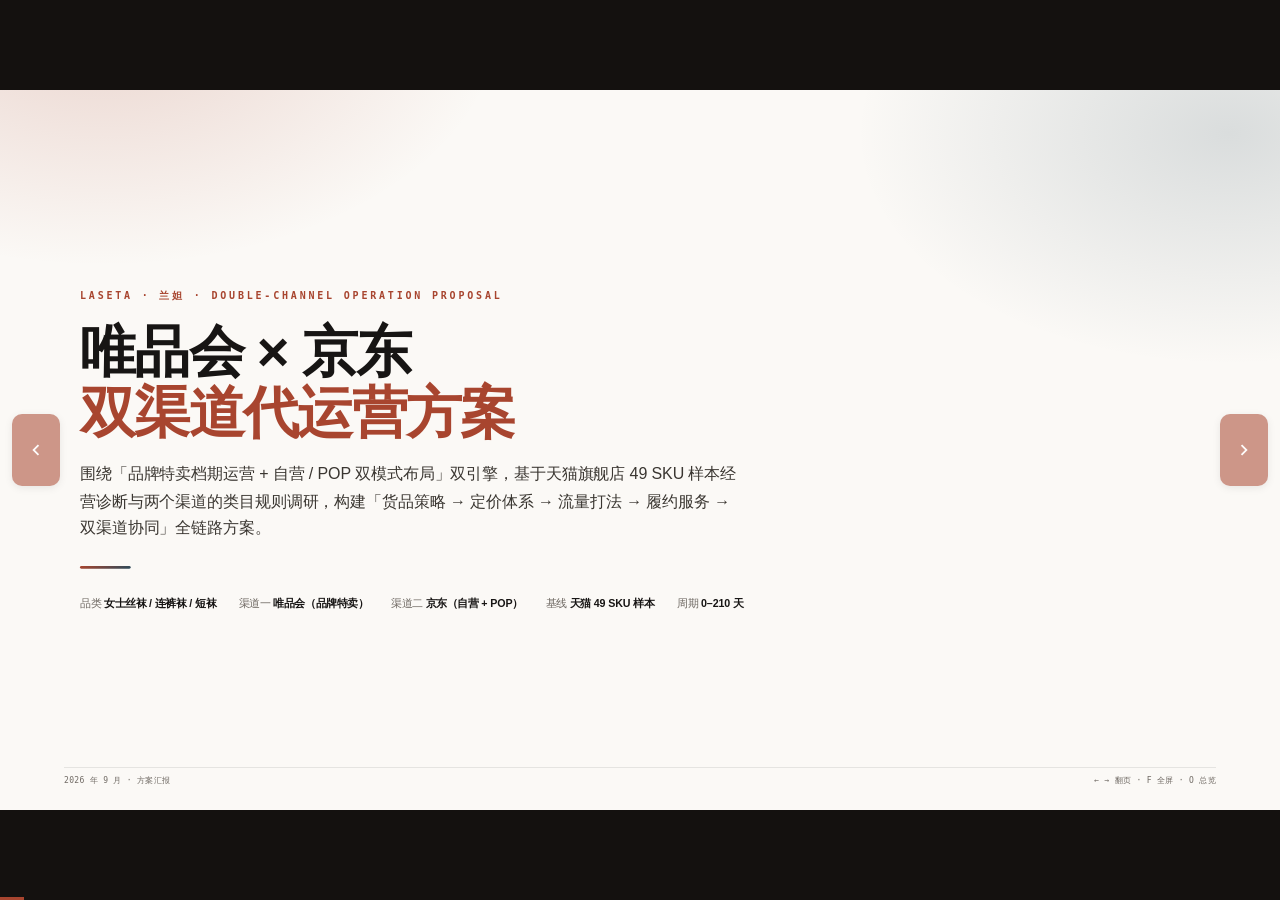
==== commit 623e42c8: "Rebalance deck layout: larger type, fuller canvas, highlighted key data, chapter recap slides - Enla" ====
--- a/index.html
+++ b/index.html
@@ -122,7 +122,7 @@
     <tr><td><b>社媒依赖抖音 97.7%</b></td><td>126 / 129 声量来自抖音</td><td>抖音内容复用于详情页素材</td><td>抖音爆款 → 京东详情页承接</td></tr>
     <tr><td><b>高客单承接缺位</b></td><td>80 元 + 仅 3 / 49 SKU</td><td>组盒装 / 多件装提客单</td><td>3 双装 / 5 双装 / 季节组合</td></tr>
   </table>
-  <h4 style="margin:24px 0 0;font-size:16px;color:var(--accent-2)">已验证的核心卖点（可迁移至双渠道）</h4>
+  <h4 style="margin:24px 0 0;font-size:18px;color:var(--accent-2)">已验证的核心卖点（可迁移至双渠道）</h4>
   <div class="pills">
     <span class="pill hl">防勾丝中筒袜</span><span class="pill hl">超薄短袜</span><span class="pill hl">大腿袜 · 过膝</span>
     <span class="pill">船袜</span><span class="pill">防滑硅胶</span><span class="pill">遮瑕裸感</span>
@@ -146,6 +146,19 @@
   <div class="callout"><b>目标口径</b>：本方案按 3 人精简配置设定保守目标；渠道入驻后需以各平台后台精确数据校准基线，GMV 目标较满配版本下调约 40%。</div>
   <div class="s-footer"><span>laseta 兰妲 · 双渠道代运营方案</span><span class="slide-number"></span></div>
 </section>
+<!-- 07B CH1 结论 -->
+<section class="slide recap" data-deck-label="01 结论">
+  <p class="kicker">CHAPTER 01 · 结论</p>
+  <h2 class="h2">天猫的杠杆已验证，但增长模型已经见顶</h2>
+  <div class="recap-points">
+    <div class="rp"><span class="n">01</span><h4>货盘有底子</h4><p>49 SKU、折后均价 <b>46.67 元</b>、DSR <b>4.84+</b>，8–9 个爆款可直接平移双渠道。</p></div>
+    <div class="rp"><span class="n">02</span><h4>增长有瓶颈</h4><p>动销率仅约 <b>18%</b>、付费依赖约 <b>60%</b>、搜索占比 <b>&lt;2%</b>，靠加投放换增长已不划算。</p></div>
+    <div class="rp"><span class="n">03</span><h4>迁移有路径</h4><p>唯品会消化滞销与深折扣，京东承接高客单与搜索；先京东验证，再双渠道放量。</p></div>
+  </div>
+  <div class="recap-take"><span>一句话带走</span><b>不是从 0 开新店，而是把天猫已验证的「货盘 + 内容」换两个场地变现。</b></div>
+  <div class="s-footer"><span>laseta 兰妲 · 双渠道代运营方案</span><span class="slide-number"></span></div>
+</section>
+
 <!-- 08 CH2 大盘 -->
 <section class="slide" data-deck-label="内衣大盘">
   <div class="chmark"><span class="chnum">02</span><span class="chname">行业与市场分析</span></div>
@@ -241,6 +254,19 @@
   <div class="s-footer"><span>laseta 兰妲 · 双渠道代运营方案</span><span class="slide-number"></span></div>
 </section>
 
+<!-- 12B CH2 结论 -->
+<section class="slide recap" data-deck-label="02 结论">
+  <p class="kicker">CHAPTER 02 · 结论</p>
+  <h2 class="h2">大盘在收缩，但「功能 × 中价带 × 京东」三处仍在长</h2>
+  <div class="recap-points">
+    <div class="rp"><span class="n">01</span><h4>结构机会明确</h4><p>大盘同比 <b>−6%</b>，连裤袜却 <b>+17.4%</b>；带胸垫打底衣 <b>+243.7%</b>、塑身腰封 <b>+63.8%</b>。</p></div>
+    <div class="rp"><span class="n">02</span><h4>中价带效率最高</h4><p>25–40 元以 <b>27%</b> 销量贡献 <b>36.9%</b> 销售额；69 元以上贡献 9.9% 销售额，升级红利仍在。</p></div>
+    <div class="rp"><span class="n">03</span><h4>竞争窗口仍开</h4><p>袜子 CR5 仅 <b>19.5%</b>；抗菌溢价 <b>+25.7%</b>、防臭 <b>13.4 亿</b>、羊毛连裤袜 <b>+2479%</b>。</p></div>
+  </div>
+  <div class="recap-take"><span>一句话带走</span><b>存量市场里的增量，来自功能词 × 中价带 × 场景细分，而不是再打一轮低价。</b></div>
+  <div class="s-footer"><span>laseta 兰妲 · 双渠道代运营方案</span><span class="slide-number"></span></div>
+</section>
+
 <!-- 13 CH3 三渠道对比 -->
 <section class="slide" data-deck-label="三渠道对比">
   <div class="chmark"><span class="chnum">03</span><span class="chname">渠道策略与定位</span></div>
@@ -297,6 +323,19 @@
     <tr><td><b>上架节奏</b></td><td>日常 + 大促</td><td>月均 2–3 档特卖</td><td>日销 + 大促爆发</td></tr>
   </table>
   <div class="callout"><b>核心结论</b>：三者叠加覆盖行业 80%+ 消费场景，实现 1+1+1 &gt; 3 的多渠道增长效应。</div>
+  <div class="s-footer"><span>laseta 兰妲 · 双渠道代运营方案</span><span class="slide-number"></span></div>
+</section>
+
+<!-- 15B CH3 结论 -->
+<section class="slide recap" data-deck-label="03 结论">
+  <p class="kicker">CHAPTER 03 · 结论</p>
+  <h2 class="h2">一货盘三渠道，靠「区隔」而不是靠「同款铺货」</h2>
+  <div class="recap-points">
+    <div class="rp"><span class="n">01</span><h4>三个角色</h4><p>天猫做品牌广度、唯品会做清仓深度、京东做日销利润——同一盘货，三种职能。</p></div>
+    <div class="rp"><span class="n">02</span><h4>三条硬约束</h4><p>人群重叠 <b>&lt;30%</b>、货品重叠 <b>≤40%</b>、价格带各自适配，这是不内耗的底线。</p></div>
+    <div class="rp"><span class="n">03</span><h4>覆盖度最大化</h4><p>三渠道叠加覆盖行业 <b>80%+</b> 消费场景，实现 1+1+1 &gt; 3 的增长效应。</p></div>
+  </div>
+  <div class="recap-take"><span>一句话带走</span><b>先定义不内耗的规则，再谈三个渠道的增长。</b></div>
   <div class="s-footer"><span>laseta 兰妲 · 双渠道代运营方案</span><span class="slide-number"></span></div>
 </section>
 
@@ -438,6 +477,19 @@
   <div class="callout"><b>核心结论</b>：档期天然引流 → 组盒装提客单（40→65 元）→ CRM 把档期消费转为品牌复购（25%→32%）。3 人团队月均 2–3 档节奏可控，预计首年 GMV 240 万+。</div>
   <div class="s-footer"><span>laseta 兰妲 · 双渠道代运营方案</span><span class="slide-number"></span></div>
 </section>
+<!-- 21B CH4 结论 -->
+<section class="slide recap" data-deck-label="04 结论">
+  <p class="kicker">CHAPTER 04 · 结论</p>
+  <h2 class="h2">唯品会不是清库存，是把「档期流量」变成「品牌复购」</h2>
+  <div class="recap-points">
+    <div class="rp"><span class="n">01</span><h4>模式选对</h4><p>自营供货为主、MP 补充；月均 <b>2–3 档</b>，平台承担定价、仓储与流量。</p></div>
+    <div class="rp"><span class="n">02</span><h4>货盘分层</h4><p>三层档期矩阵 + 组盒装，客单价 <b>40 → 65 元</b>，折扣红线不高于天猫最低价 70%。</p></div>
+    <div class="rp"><span class="n">03</span><h4>复购闭环</h4><p>档期拉新 → 组盒装提客单 → CRM 复购 <b>25% → 32%</b>，首年 GMV <b>240 万+</b>。</p></div>
+  </div>
+  <div class="recap-take"><span>一句话带走</span><b>用折扣换周转，用组盒装换客单，用 CRM 换复购。</b></div>
+  <div class="s-footer"><span>laseta 兰妲 · 双渠道代运营方案</span><span class="slide-number"></span></div>
+</section>
+
 <!-- 22 CH5 京东入驻 -->
 <section class="slide" data-deck-label="京东入驻">
   <div class="chmark"><span class="chnum">05</span><span class="chname">京东运营方案</span></div>
@@ -520,7 +572,7 @@
     <div class="box"><h4>场景词</h4><p>空调房丝袜 · 通勤丝袜 · 夏季薄款 · 光腿袜</p></div>
     <div class="box"><h4>品牌词</h4><p>laseta · 兰妲丝袜（品牌词保护 · 低价占位）</p></div>
   </div>
-  <p style="font-size:15px;margin-top:18px;color:var(--text-2)"><b>京准通投放组合</b>：全站营销产品 + AI 广告助手 + 新商冷启流量 + 言犀数字人直播。</p>
+  <p style="font-size:17px;margin-top:18px;color:var(--text-2)"><b>京准通投放组合</b>：全站营销产品 + AI 广告助手 + 新商冷启流量 + 言犀数字人直播。</p>
   <div class="stats c3">
     <div class="stat"><div class="v">35<small>%</small></div><div class="l">PLUS 品质会员 · 一二线 · 客单 80–150 元 · 复购 30%+</div></div>
     <div class="stat"><div class="v">35<small>%</small></div><div class="l">搜索比价白领 · 25–35 岁 · 客单 50–100 元 · 复购 25%</div></div>
@@ -568,6 +620,19 @@
     <div class="box soft"><h4>再做 PLUS 渗透</h4><p>PLUS 占比 ≥40%，客单从 50 元推到 85 元。</p></div>
     <div class="box soft"><h4>最后大促收割</h4><p>618 / 双 11 集中资源，冲类目排名。</p></div>
   </div>
+  <div class="s-footer"><span>laseta 兰妲 · 双渠道代运营方案</span><span class="slide-number"></span></div>
+</section>
+
+<!-- 27B CH5 结论 -->
+<section class="slide recap" data-deck-label="05 结论">
+  <p class="kicker">CHAPTER 05 · 结论</p>
+  <h2 class="h2">京东靠「搜索 + PLUS」赚利润，不靠低价冲量</h2>
+  <div class="recap-points">
+    <div class="rp"><span class="n">01</span><h4>轻资产切入</h4><p>春晓计划 <b>0 元</b> SOP 试运营，验证爆款后再升级 FBP 入仓，吃物流与 PLUS 红利。</p></div>
+    <div class="rp"><span class="n">02</span><h4>中高价主战场</h4><p>48–90 元以 28.6% 销量贡献 37.9% 销售额；80–199 元以 <b>12.3%</b> 销量贡献 <b>34.6%</b> 销售额。</p></div>
+    <div class="rp"><span class="n">03</span><h4>三件套提效</h4><p>搜索卡位 + PLUS 专享 + 组盒装，客单价 <b>50 → 85 元</b>，首年 GMV <b>360 万+</b>。</p></div>
+  </div>
+  <div class="recap-take"><span>一句话带走</span><b>在京东，关键词和会员体系就是利润杠杆。</b></div>
   <div class="s-footer"><span>laseta 兰妲 · 双渠道代运营方案</span><span class="slide-number"></span></div>
 </section>
 
@@ -637,7 +702,7 @@
         <div class="box soft"><h4>选购指南型</h4><p>「平价丝袜怎么选」<br>2–3 篇 / 月</p></div>
         <div class="box soft"><h4>开箱体验型</h4><p>「laseta 组盒装开箱」<br>2–3 篇 / 月</p></div>
       </div>
-      <p style="font-size:12.5px;color:var(--text-3);margin-top:14px">每篇笔记同步产出双渠道搜索词、详情页素材与评价 FAQ。月预算 2000–5000 元。</p>
+      <p style="font-size:14px;color:var(--text-3);margin-top:14px">每篇笔记同步产出双渠道搜索词、详情页素材与评价 FAQ。月预算 2000–5000 元。</p>
     </div>
   </div>
   <table class="dtable">
@@ -648,6 +713,19 @@
     <tr><td><b>秋冬预热</b></td><td>8–9 月</td><td>腰部 2 条 + KOC 加量</td><td>场景种草 5 篇</td><td>3000–5000 元</td></tr>
     <tr><td><b>双 11 爆发</b></td><td>10–11 月</td><td class="em">头部 1 条 + 腰部 3 条 + 自播 15 场</td><td>横评 4 篇 + 开箱 3 篇</td><td>10000–15000 元</td></tr>
   </table>
+  <div class="s-footer"><span>laseta 兰妲 · 双渠道代运营方案</span><span class="slide-number"></span></div>
+</section>
+
+<!-- 30B CH6 结论 -->
+<section class="slide recap" data-deck-label="06 结论">
+  <p class="kicker">CHAPTER 06 · 结论</p>
+  <h2 class="h2">内容不是成本项，是双渠道的免费流量入口</h2>
+  <div class="recap-points">
+    <div class="rp"><span class="n">01</span><h4>五步闭环已跑通</h4><p>选题 → 脚本 → 拍摄 → 分发 → 承接，一条爆款素材同时在抖音、小红书与双渠道落地。</p></div>
+    <div class="rp"><span class="n">02</span><h4>公式可复制</h4><p>3 秒痛点 + 前后对比 + 场景代入；抖音声量已验证占品牌总声量 <b>97.7%</b>。</p></div>
+    <div class="rp"><span class="n">03</span><h4>预算花在杠杆上</h4><p>KOC <b>80%</b> / 腰部 15% / 头部 5%，KOC ROI <b>1:3–5</b>，一稿多用摊薄成本。</p></div>
+  </div>
+  <div class="recap-take"><span>一句话带走</span><b>一条爆款脚本，吃透三个渠道的详情页与社媒分发。</b></div>
   <div class="s-footer"><span>laseta 兰妲 · 双渠道代运营方案</span><span class="slide-number"></span></div>
 </section>
 
@@ -676,7 +754,7 @@
         <li>校验不通过即 <b>安全中止</b></li>
         <li>全程 <b>零写入</b>，不产生脏数据</li>
       </ul>
-      <p style="font-size:12.5px;color:var(--text-3);margin-top:14px">四步流水线：录入 → 映射 → 校验（货号 + 标题双查重）→ 发布（结果回写台账可审计）。验证码与风控自动转人工，5 分钟内介入。</p>
+      <p style="font-size:14px;color:var(--text-3);margin-top:14px">四步流水线：录入 → 映射 → 校验（货号 + 标题双查重）→ 发布（结果回写台账可审计）。验证码与风控自动转人工，5 分钟内介入。</p>
     </div>
   </div>
   <div class="s-footer"><span>laseta 兰妲 · 双渠道代运营方案</span><span class="slide-number"></span></div>
@@ -702,7 +780,7 @@
         <li>停在 <b>「发布内容」按钮前</b>，等待人工确认</li>
         <li>禁发清单 + 台账去重 <b>双重拦截</b></li>
       </ul>
-      <p style="font-size:12.5px;color:var(--text-3);margin-top:14px">五步链路：素材入库打标 → 本地批量渲染（差异化取景去重）→ 合规校验 → 双端发布 → 数据回流。平台查重率 &lt;5%，素材复用率 60%+。</p>
+      <p style="font-size:14px;color:var(--text-3);margin-top:14px">五步链路：素材入库打标 → 本地批量渲染（差异化取景去重）→ 合规校验 → 双端发布 → 数据回流。平台查重率 &lt;5%，素材复用率 60%+。</p>
     </div>
   </div>
   <div class="s-footer"><span>laseta 兰妲 · 双渠道代运营方案</span><span class="slide-number"></span></div>
@@ -728,7 +806,7 @@
         <li>串行控频防封 · 单赛道 1177 条 / 次</li>
         <li>周报自动生成并在线发布</li>
       </ul>
-      <p style="font-size:12.5px;color:var(--text-3);margin-top:14px">监控矩阵：爆文（低粉高赞 1000+）、热词（品类热搜 + 溢价率）、竞品、话题、达人、品类大盘。羊毛连裤袜 +2479%、灰色 +29.1% 这类新词，可提前 2–4 周发现并卡位。</p>
+      <p style="font-size:14px;color:var(--text-3);margin-top:14px">监控矩阵：爆文（低粉高赞 1000+）、热词（品类热搜 + 溢价率）、竞品、话题、达人、品类大盘。羊毛连裤袜 +2479%、灰色 +29.1% 这类新词，可提前 2–4 周发现并卡位。</p>
     </div>
   </div>
   <div class="s-footer"><span>laseta 兰妲 · 双渠道代运营方案</span><span class="slide-number"></span></div>
@@ -752,6 +830,19 @@
   <div class="callout"><b>复用价值</b>：双渠道详情页与素材由系统批量产出；达人筛选、竞品监控、选品决策都有数据支撑——3 人团队真正只做高杠杆动作。</div>
   <div class="s-footer"><span>laseta 兰妲 · 双渠道代运营方案</span><span class="slide-number"></span></div>
 </section>
+<!-- 34B CH7 结论 -->
+<section class="slide recap" data-deck-label="07 结论">
+  <p class="kicker">CHAPTER 07 · 结论</p>
+  <h2 class="h2">AI 不替代人，是把 3 人做出 10 人的产能</h2>
+  <div class="recap-points">
+    <div class="rp"><span class="n">01</span><h4>上架自动化</h4><p><b>20 秒 / SKU</b>、准确率 <b>99%+</b>、日发布 <b>30+ 条</b>，原人工 3–5 分钟一款。</p></div>
+    <div class="rp"><span class="n">02</span><h4>发布自动化</h4><p><b>1177 条</b>存量素材，单条 <b>5 分钟</b>完成双平台分发，全程留痕可审计。</p></div>
+    <div class="rp"><span class="n">03</span><h4>情报自动化</h4><p>单次抓取 <b>1177 条</b>趋势数据、<b>30+</b> 条热词，周报自动生成并在线发布。</p></div>
+  </div>
+  <div class="recap-take"><span>一句话带走</span><b>把重复动作交给系统，3 人只做高杠杆决策。</b></div>
+  <div class="s-footer"><span>laseta 兰妲 · 双渠道代运营方案</span><span class="slide-number"></span></div>
+</section>
+
 <!-- 35 CH8 六项协同 -->
 <section class="slide" data-deck-label="六项协同">
   <div class="chmark"><span class="chnum">08</span><span class="chname">双渠道协同与组织</span></div>
@@ -779,8 +870,8 @@
     <div class="st"><div class="idx">STEP 03</div><h4>京东 FBP 承接</h4><p>档期余量调拨入仓，转日常日销</p></div>
     <div class="st"><div class="idx">STEP 04</div><h4>滞销预警回流</h4><p>京东 60 天预警，提前 30 天回流转卖</p></div>
   </div>
-  <p style="font-size:12.5px;color:var(--text-3);margin-top:12px">三渠道库存以 Excel 轻量中台周度同步；京东月销稳定后，再评估 ERP 接口与实时库存同步。</p>
-  <h2 class="h2" style="font-size:38px;margin-top:30px">组织配置：3 人精简战队</h2>
+  <p style="font-size:14px;color:var(--text-3);margin-top:12px">三渠道库存以 Excel 轻量中台周度同步；京东月销稳定后，再评估 ERP 接口与实时库存同步。</p>
+  <h2 class="h2" style="font-size:46px;margin-top:30px">组织配置：3 人精简战队</h2>
   <table class="dtable">
     <tr><th style="width:18%">岗位</th><th style="width:8%">人数</th><th>核心职责</th><th>双渠道分工</th></tr>
     <tr><td><b>项目负责人</b></td><td>1</td><td>整体策略 · GMV 目标 · 渠道协同 · 品牌对接 · 大促方案</td><td class="em">统筹双渠道 · 核心决策</td></tr>
@@ -809,6 +900,19 @@
     <div class="box accent"><span class="tag">03</span><h4>节奏主动放慢</h4><p>双渠道不同时全力推进——Phase 1 主攻京东 SOP，唯品会首档验证后再上量，避免精力分散。</p></div>
   </div>
   <div class="callout"><b>工具与系统</b>：平台自带工具 + 飞书 / 企微文档协作，不采购付费第三方工具，把预算留给投放与内容。</div>
+  <div class="s-footer"><span>laseta 兰妲 · 双渠道代运营方案</span><span class="slide-number"></span></div>
+</section>
+
+<!-- 37B CH8 结论 -->
+<section class="slide recap" data-deck-label="08 结论">
+  <p class="kicker">CHAPTER 08 · 结论</p>
+  <h2 class="h2">协同的本质，是提前把「冲突规则」写清楚</h2>
+  <div class="recap-points">
+    <div class="rp"><span class="n">01</span><h4>六项协同</h4><p>货品、价格、流量、内容、库存、数据逐项定义归属与红线，避免三渠道互相踩踏。</p></div>
+    <div class="rp"><span class="n">02</span><h4>库存闭环</h4><p>天猫爆款 → 京东日销 → 唯品会清仓，同一盘货按生命周期流向不同渠道。</p></div>
+    <div class="rp"><span class="n">03</span><h4>组织边界</h4><p><b>3 人战队</b> + 明确外包清单（视觉、客服、仓储），不扩张也能跑双渠道。</p></div>
+  </div>
+  <div class="recap-take"><span>一句话带走</span><b>先定规则再分工，3 人才不会被三个渠道撕碎。</b></div>
   <div class="s-footer"><span>laseta 兰妲 · 双渠道代运营方案</span><span class="slide-number"></span></div>
 </section>
 
@@ -846,8 +950,8 @@
   <div class="chmark"><span class="chnum">09</span><span class="chname">实施计划与保障</span></div>
   <p class="kicker">KPI</p>
   <h2 class="h2">分渠道、分阶段的目标体系</h2>
-  <p class="lede" style="font-size:17px">3 人配置下的保守目标；入驻后以各渠道后台精确数据校准基线。</p>
-  <table class="dtable" style="font-size:13.5px">
+  <p class="lede" style="font-size:20px">3 人配置下的保守目标；入驻后以各渠道后台精确数据校准基线。</p>
+  <table class="dtable compact" style="font-size:15px">
     <tr><th style="width:11%">维度</th><th style="width:22%">指标</th><th>唯品会</th><th>京东</th><th style="width:9%">周期</th></tr>
     <tr><td rowspan="4"><b>GMV</b></td><td>Phase 1（0–45 天）</td><td>入驻审核中 · 不考核</td><td>月 GMV 3–8 万（冷启动）</td><td>月</td></tr>
     <tr><td>Phase 2（45–120 天）</td><td>单档 5–10 万 · 月均 1–2 档</td><td>月 GMV 8–15 万</td><td>月</td></tr>
@@ -927,7 +1031,7 @@
   <div class="chmark"><span class="chnum">09</span><span class="chname">实施计划与保障</span></div>
   <p class="kicker">RESOURCES</p>
   <h2 class="h2">品牌方需提供的支持清单</h2>
-  <p class="lede" style="font-size:17px">按优先级分四级：P0 启动必备、P1 30 天内必备、P2 增长期需要、P3 长期建设。</p>
+  <p class="lede" style="font-size:20px">按优先级分四级：P0 启动必备、P1 30 天内必备、P2 增长期需要、P3 长期建设。</p>
   <div class="boxes c4" style="margin-top:24px">
     <div class="box accent"><div class="big">P0</div><h4>启动必备 · 0–7 天</h4><ul><li>品牌资质：营业执照 · 商标注册证 · 授权书</li><li>产品质检报告（CNAS / CMA）</li><li>平台账号与后台权限</li><li>首批选品清单 · 成本价 · 建议零售价</li><li>产品素材包（详情页素材 · 卖点文案）</li><li>费用预算确认（保证金 · 备货 · 广告 · 服务费）</li></ul></div>
     <div class="box"><div class="big">P1</div><h4>首月必备 · 30 天内</h4><ul><li>天猫后台数据授权（生意参谋导出）</li><li>供应链对接（工厂 · 生产周期 · 补货 SLA）</li><li>三渠道价格矩阵 · 最低价红线</li><li>独享款 / 组盒装开发排期</li><li>客服对接与 FAQ</li><li>抖音内容素材授权（源文件 · 使用权）</li></ul></div>
@@ -942,7 +1046,7 @@
   <div class="chmark"><span class="chnum">09</span><span class="chname">实施计划与保障</span></div>
   <p class="kicker">RISKS</p>
   <h2 class="h2">风险识别与应对</h2>
-  <table class="dtable" style="font-size:13.5px">
+  <table class="dtable" style="font-size:15px">
     <tr><th style="width:12%">风险</th><th style="width:32%">具体表现</th><th>应对措施</th></tr>
     <tr><td><b>渠道冲突</b></td><td>三渠道比价导致价格体系崩盘</td><td>独享款规避比价 + 组盒装差异化定价 + 最低价红线 + 大促价格协同</td></tr>
     <tr><td><b>库存风险</b></td><td>唯品会档期备货过量 / 不足；京东 FBP 滞销 60 天</td><td>首档保守备货（单品 300 件起），验证后按倍率调整；京东滞销 30 天预警 → 转唯品会清仓</td></tr>
@@ -956,6 +1060,19 @@
   <div class="s-footer"><span>laseta 兰妲 · 双渠道代运营方案</span><span class="slide-number"></span></div>
 </section>
 
+<!-- 43B CH9 结论 -->
+<section class="slide recap" data-deck-label="09 结论">
+  <p class="kicker">CHAPTER 09 · 结论</p>
+  <h2 class="h2">先跑通模型，再用服务费把双方绑在一条曲线上</h2>
+  <div class="recap-points">
+    <div class="rp"><span class="n">01</span><h4>节奏可验证</h4><p>0–90 天京东验证 → 90–180 天双渠道跑通 → 180–210 天聚焦爆品与大促。</p></div>
+    <div class="rp"><span class="n">02</span><h4>目标可校准</h4><p>唯品会首年 <b>240 万+</b>、京东首年 <b>360 万+</b>，双渠道贡献品牌总 GMV 的 <b>15–20%</b>。</p></div>
+    <div class="rp"><span class="n">03</span><h4>利益可绑定</h4><p>三档服务费 <b>30% / 40% / 50%</b>，推广费兜底 <b>GMV × 3–5%</b>，不做纯利润分成。</p></div>
+  </div>
+  <div class="recap-take"><span>一句话带走</span><b>目标可校准，节奏可验证，利益可绑定。</b></div>
+  <div class="s-footer"><span>laseta 兰妲 · 双渠道代运营方案</span><span class="slide-number"></span></div>
+</section>
+
 <!-- 44 结尾 -->
 <section class="slide closing" data-deck-label="结尾">
   <p class="kicker" style="color:var(--accent)">IN ONE SENTENCE</p>
@@ -964,7 +1081,7 @@
     <span class="pill hl">唯品会首年 240 万+</span><span class="pill hl">京东首年 360 万+</span>
     <span class="pill">人群重叠 &lt;30%</span><span class="pill">货品重叠 ≤40%</span><span class="pill">0–210 天三阶段</span>
   </div>
-  <div style="margin-top:60px;font-size:14px;color:var(--text-3);line-height:1.9;max-width:96ch">
+  <div style="margin-top:60px;font-size:15px;color:var(--text-3);line-height:1.9;max-width:96ch">
     <b style="color:var(--text-1)">口径说明</b>：本方案基于 laseta 天猫旗舰店 49 SKU 样本（非全量）、2026 年 7 月竞店实测流量数据、唯品会 / 京东公开招商与运营规则调研数据综合编制。渠道入驻政策、扣点、保证金等费用标准可能随平台政策调整，实际执行以各平台最新官方政策为准。丝袜类目的唯品会 / 京东专属数据在公开渠道未找到，相关建议以行业类目参考与天猫实测数据迁移推断，入驻后需以后台精确数据校准。<br>
     数据来源：久谦中台内衣品类构成与大盘趋势、电商三平台 GMV 与价格带数据；laseta 天猫旗舰店经营数据样本（49 SKU）；唯品会 / 京东公开招商规则与类目运营规范。
   </div>
@@ -1001,11 +1118,67 @@
       if (el.getAttribute('data-total') !== t) el.setAttribute('data-total', t);
     });
   }
+  /* 章节水印：把章节号写入 data-ch，供 ::before 渲染大号底纹数字 */
+  document.querySelectorAll('deck-stage > .slide').forEach(function (s) {
+    var n = s.querySelector('.chmark .chnum');
+    if (n) s.setAttribute('data-ch', n.textContent.trim());
+  });
+  /* 内容自适应：正文包进 .fit-inner，超出可用高度时整体等比缩小 */
+  var fitSlides = (function () {
+    var slides = [];
+    document.querySelectorAll('deck-stage > .slide').forEach(function (s) {
+      if (s.classList.contains('cover')) return;
+      var inner = document.createElement('div');
+      inner.className = 'fit-inner';
+      var movable = [];
+      Array.prototype.slice.call(s.children).forEach(function (c) {
+        var cs = getComputedStyle(c);
+        if (cs.position === 'absolute') return;
+        movable.push(c);
+      });
+      if (!movable.length) return;
+      var body = document.createElement('div');
+      body.className = 'fit-body';
+      movable.forEach(function (c) { inner.appendChild(c); });
+      body.appendChild(inner);
+      s.appendChild(body);
+      slides.push({ body: body, inner: inner });
+    });
+    return function () {
+      slides.forEach(function (o) {
+        o.inner.style.transform = '';
+        o.inner.style.paddingTop = '';
+        o.inner.style.paddingBottom = '';
+        o.inner.style.rowGap = '';
+        var avail = o.body.clientHeight;
+        var h = o.inner.getBoundingClientRect().height;
+        if (!avail || !h) return;
+        if (h > avail) {
+          o.inner.style.transform = 'scale(' + Math.max(0.7, avail / h) + ')';
+          return;
+        }
+        /* 内容偏少：把多余空间匀一部分到上下留白与块间距（有上限，避免散架） */
+        var extra = avail - h;
+        var gaps = Math.max(1, o.inner.children.length - 1);
+        var per = Math.floor(extra / (gaps + 2));
+        if (per > 8) {
+          var pad = Math.min(46, per);
+          var gap = Math.min(42, per);
+          o.inner.style.paddingTop = pad + 'px';
+          o.inner.style.paddingBottom = pad + 'px';
+          o.inner.style.rowGap = gap + 'px';
+        }
+      });
+    };
+  })();
+  window.addEventListener('resize', fitSlides);
+  window.addEventListener('load', fitSlides);
   window.addEventListener('resize', fit);
   document.addEventListener('fullscreenchange', function () { setTimeout(fit, 120); });
   new MutationObserver(fit).observe(document.documentElement, { attributes: true, attributeFilter: ['class'] });
   new MutationObserver(syncNum).observe(document.body, { subtree: true, attributes: true, attributeFilter: ['data-current', 'data-total'] });
   fit();
+  fitSlides();
 })();
 </script>
 </body>
--- a/assets/deck.css
+++ b/assets/deck.css
@@ -49,11 +49,11 @@
   radial-gradient(900px 560px at 96% 6%,rgba(44,74,90,.16),transparent 62%),
   var(--bg)}
 .cover .cover-inner{height:100%;display:flex;flex-direction:column;justify-content:center;padding:0 120px}
-.cover .brandline{font-family:var(--font-mono);font-size:14px;letter-spacing:.28em;color:var(--accent);font-weight:700}
-.cover h1{font-size:76px;line-height:1.08;letter-spacing:-.03em;margin:26px 0 0;font-weight:800}
+.cover .brandline{font-family:var(--font-mono);font-size:15px;letter-spacing:.28em;color:var(--accent);font-weight:700}
+.cover h1{font-size:84px;line-height:1.08;letter-spacing:-.03em;margin:28px 0 0;font-weight:800}
 .cover h1 em{font-style:normal;color:var(--accent)}
-.cover .sub{font-size:22px;color:var(--text-2);line-height:1.7;max-width:74ch;margin:22px 0 0;font-weight:300}
-.cover .meta{display:flex;flex-wrap:wrap;gap:12px 30px;margin-top:34px;font-size:15px;color:var(--text-3)}
+.cover .sub{font-size:24px;color:var(--text-2);line-height:1.7;max-width:74ch;margin:26px 0 0;font-weight:300}
+.cover .meta{display:flex;flex-wrap:wrap;gap:12px 34px;margin-top:40px;font-size:16px;color:var(--text-3)}
 .cover .meta b{color:var(--text-1);font-weight:600}
 .cover .rule{width:76px;height:4px;background:var(--grad);border-radius:2px;margin-top:36px}
 
@@ -171,3 +171,114 @@
 /* link back to longform */
 .doc-link{position:absolute;bottom:34px;right:96px;font-size:12px;color:var(--text-3);font-family:var(--font-mono)}
 .doc-link a{color:var(--accent)}
+
+/* ============ v2 版式：字号放大 / 版面撑满 / 立体层次 ============ */
+.slide{padding:120px 96px 104px}
+/* 内容自动适配：内容过高时整体等比缩放，避免压到章节标记与页脚 */
+.fit-body{flex:1 1 auto;display:flex;align-items:center;justify-content:center;width:100%;min-height:0}
+.fit-inner{width:100%;display:flex;flex-direction:column;justify-content:center;transform-origin:center center}
+.fit-inner > *{flex-shrink:0}
+.slide[data-ch]::before{
+  content:attr(data-ch);
+  position:absolute;right:64px;bottom:-56px;
+  font-family:var(--font-mono);font-size:280px;line-height:1;font-weight:800;
+  letter-spacing:-.04em;color:rgba(168,69,47,.055);pointer-events:none;user-select:none;
+}
+.slide::after{
+  content:"";position:absolute;right:0;bottom:0;width:520px;height:520px;pointer-events:none;
+  background:radial-gradient(circle at 100% 100%,rgba(44,74,90,.10),transparent 68%);
+}
+.cover::after,.recap::after,.closing::after{display:none}
+.chmark .chnum{font-size:16px}
+.chmark .chname{font-size:15px}
+.kicker{font-size:16px;letter-spacing:.1em;margin:0 0 14px}
+.h2{font-size:66px;line-height:1.08;margin-bottom:26px}
+.lede{font-size:25px;line-height:1.6;max-width:88ch;margin:0 0 12px;font-weight:300}
+
+.stats{margin-top:40px;border-radius:12px;box-shadow:0 12px 30px rgba(23,21,20,.07)}
+.stat{padding:30px 30px 28px}
+.stat .v{font-size:52px}
+.stat .v small{font-size:19px}
+.stat .l{font-size:15.5px;margin-top:10px;line-height:1.55}
+.stat.hl{background:linear-gradient(180deg,#FDF2ED,#FAE8E1)}
+
+.boxes{gap:22px;margin-top:36px}
+.box{padding:28px 30px;border-radius:12px;box-shadow:0 14px 34px rgba(23,21,20,.08),0 2px 6px rgba(23,21,20,.05)}
+.box.accent{background:linear-gradient(180deg,#fff,#FCF6F2)}
+.box h4{font-size:22px;margin-bottom:10px}
+.box p{font-size:17px;line-height:1.7}
+.box ul{font-size:16px}
+.box .big{font-size:42px}
+.box .big small{font-size:18px}
+.box .tag{font-size:12px}
+
+.pill{font-size:15px;padding:8px 17px}
+.callout{font-size:18px;line-height:1.75;padding:22px 28px;margin-top:40px}
+
+.dtable{margin-top:38px;font-size:18px}
+.dtable th{font-size:14px;padding:18px 18px}
+.dtable td{padding:22px 18px;line-height:1.55}
+.dtable .em{font-weight:700;color:var(--accent);background:rgba(168,69,47,.07)}
+/* 行数多的密集表：压缩行高，避免撑出画布 */
+.dtable.compact{margin-top:24px;font-size:14.5px}
+.dtable.compact th{padding:10px 14px}
+.dtable.compact td{padding:10px 14px;line-height:1.45}
+.dtable tbody tr:hover td.em, .dtable tr:hover .em{background:rgba(168,69,47,.11)}
+
+/* 重点高亮 */
+.hi{background:linear-gradient(180deg,transparent 56%,rgba(168,69,47,.20) 56%);font-weight:700;color:var(--text-1);padding:0 3px;border-radius:2px}
+.box .big.hi{background:none;color:var(--accent)}
+.stat.hl .v{font-size:52px}
+.stat.hl{border-top:3px solid var(--accent)}
+.callout{border-left-width:4px;box-shadow:0 10px 26px rgba(168,69,47,.10)}
+.callout b{background:linear-gradient(180deg,transparent 58%,rgba(168,69,47,.18) 58%);padding:0 2px;border-radius:2px}
+
+.chart-box{margin-top:28px;padding:20px 24px 10px;box-shadow:0 14px 34px rgba(23,21,20,.08)}
+.chart-box .cap{font-size:16px}
+.chart-box .note{font-size:13.5px;line-height:1.6;margin-top:3px}
+.chart{height:480px}
+.chart.short{height:430px}
+
+.fact-list li{font-size:16px;padding:11px 0}
+.demo{box-shadow:0 14px 34px rgba(23,21,20,.08)}
+.demo .head h4{font-size:19px}
+.demo .cmd{font-size:13px}
+.demo .cap{font-size:15px}
+
+.tl-h h4{font-size:24px}
+.tl-h .when{font-size:13px}
+.tl-h .goal{font-size:14px}
+.tl-h .ph{padding:28px}
+.tl-h ul{font-size:15.5px;line-height:1.75}
+.steps-flow h4{font-size:20px}
+.steps-flow p{font-size:15px}
+.steps-flow .st{padding:24px 22px}
+.calc-field label{font-size:14.5px}
+.calc-field .val{font-size:32px}
+.calc-out .k{font-size:14px}
+.calc-out .v{font-size:34px}
+.calc-hint{font-size:14px}
+.tier-pick button{font-size:15px;padding:13px 10px}
+
+.closing .quote-big{font-size:52px;line-height:1.42;max-width:36ch}
+
+/* ============ 章节结论页 ============ */
+.recap{justify-content:center;color:#fff;
+  background:
+    radial-gradient(1100px 760px at 6% -6%,rgba(168,69,47,.32),transparent 60%),
+    radial-gradient(900px 680px at 98% 104%,rgba(44,74,90,.55),transparent 64%),
+    #1A2228}
+.recap .kicker{color:#E5A08C}
+.recap .h2{color:#fff;font-size:64px;line-height:1.14;max-width:30ch;margin:8px 0 60px}
+.recap .h2 em{font-style:normal;color:#E5A08C}
+.recap-points{display:grid;grid-template-columns:repeat(3,1fr);gap:30px}
+.recap-points .rp{border-top:1px solid rgba(255,255,255,.22);padding-top:24px}
+.recap-points .n{font-family:var(--font-mono);font-size:14px;letter-spacing:.14em;color:#E5A08C;font-weight:700}
+.recap-points h4{font-size:27px;color:#fff;margin:12px 0 12px;line-height:1.35}
+.recap-points p{font-size:18px;line-height:1.72;color:rgba(255,255,255,.76);margin:0}
+.recap-points p b{color:#fff;background:linear-gradient(180deg,transparent 58%,rgba(229,160,140,.30) 58%);padding:0 2px;border-radius:2px}
+.recap-take{margin-top:72px;padding:26px 32px;background:rgba(255,255,255,.07);border-left:4px solid #E5A08C;border-radius:0 10px 10px 0}
+.recap-take span{display:block;font-family:var(--font-mono);font-size:13px;letter-spacing:.16em;color:#E5A08C;margin-bottom:10px}
+.recap-take b{font-size:24px;line-height:1.6;color:#fff;font-weight:600}
+.recap .s-footer{color:rgba(255,255,255,.42);border-top-color:rgba(255,255,255,.16)}
+.recap .s-footer .slide-number{color:#E5A08C}
